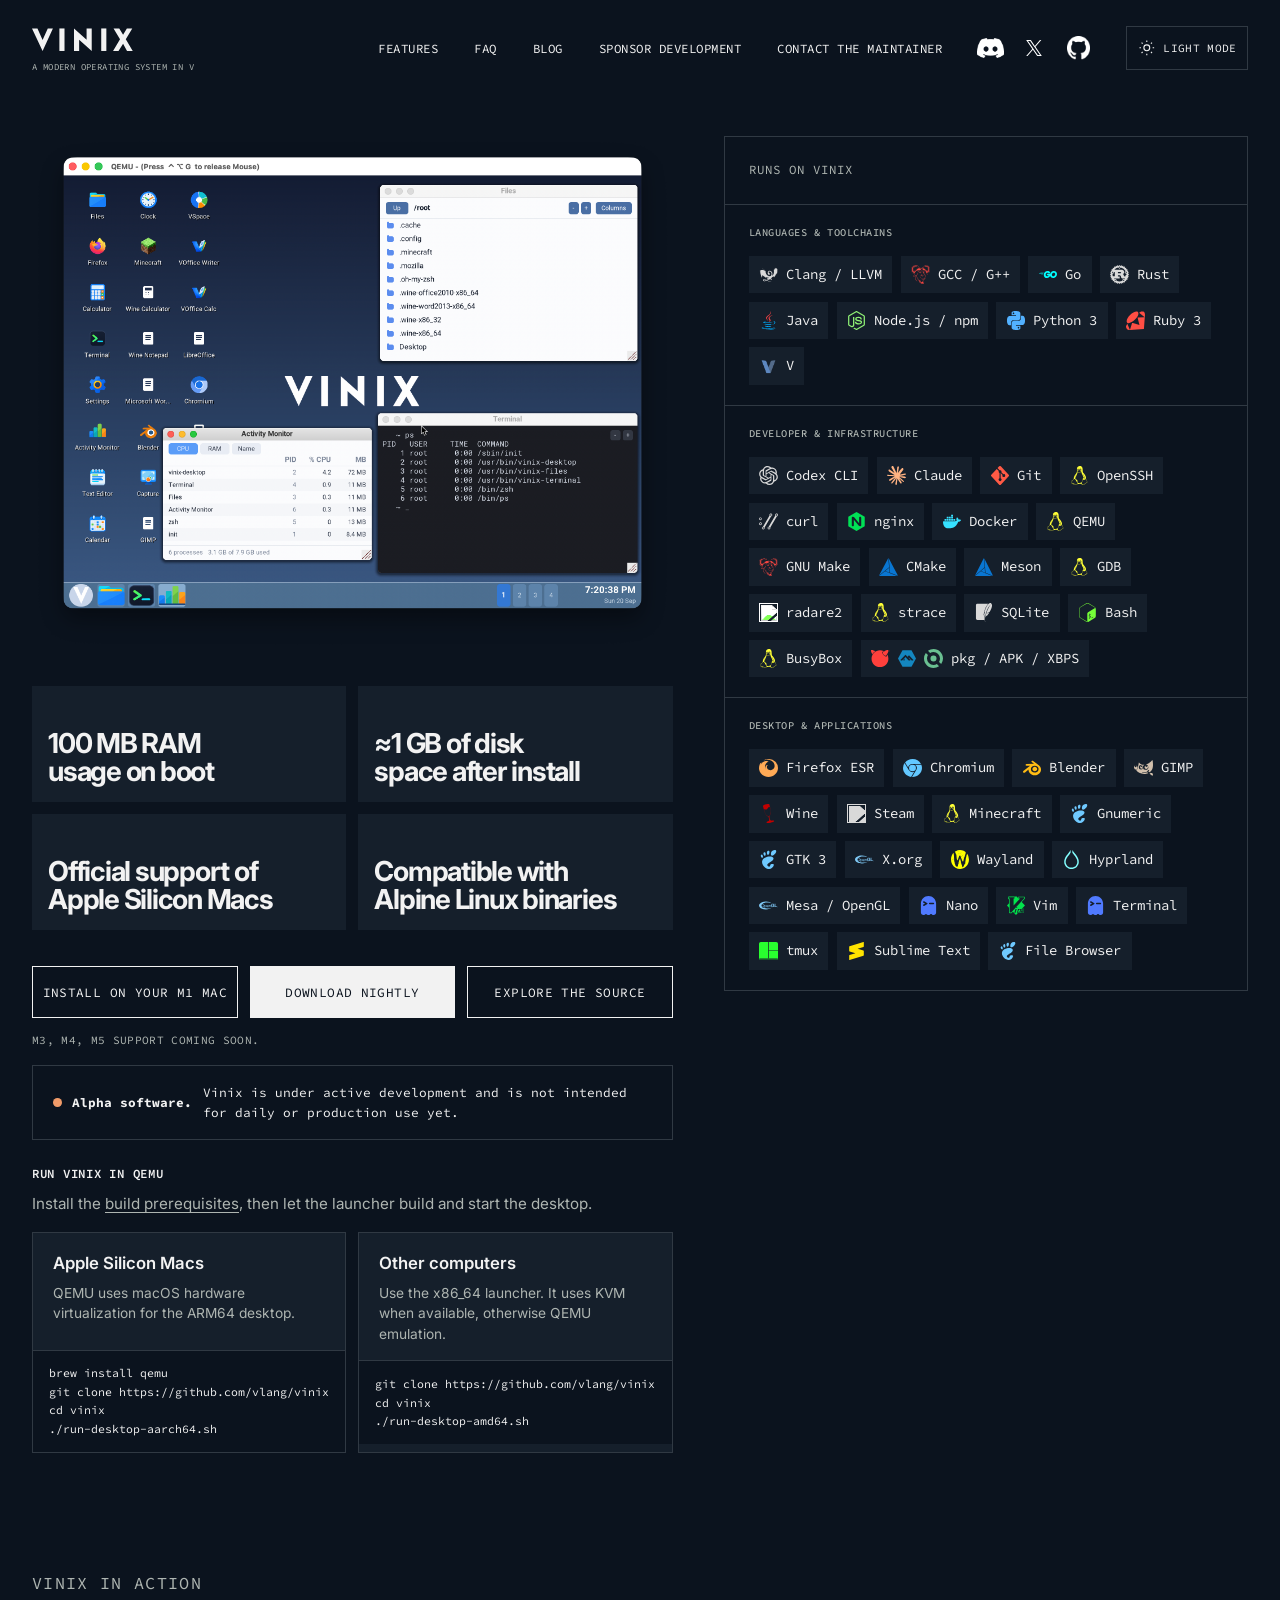
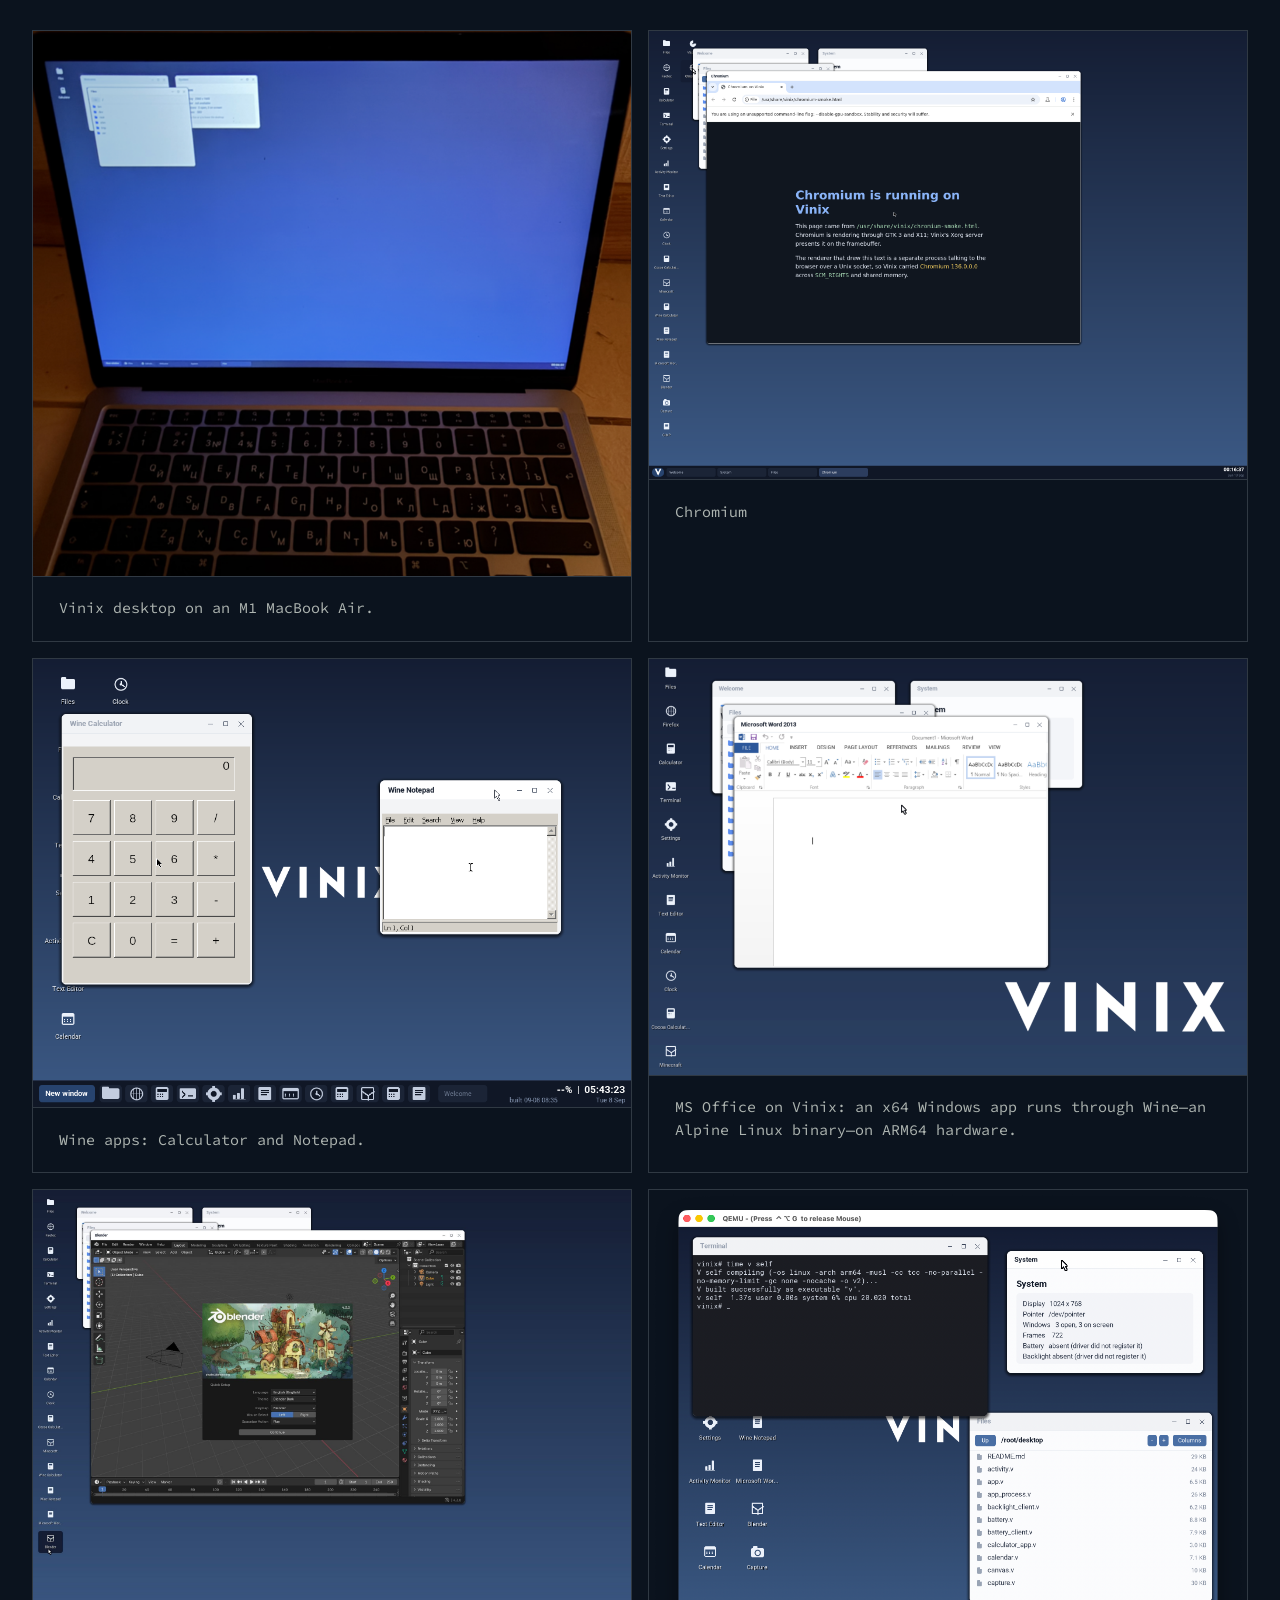
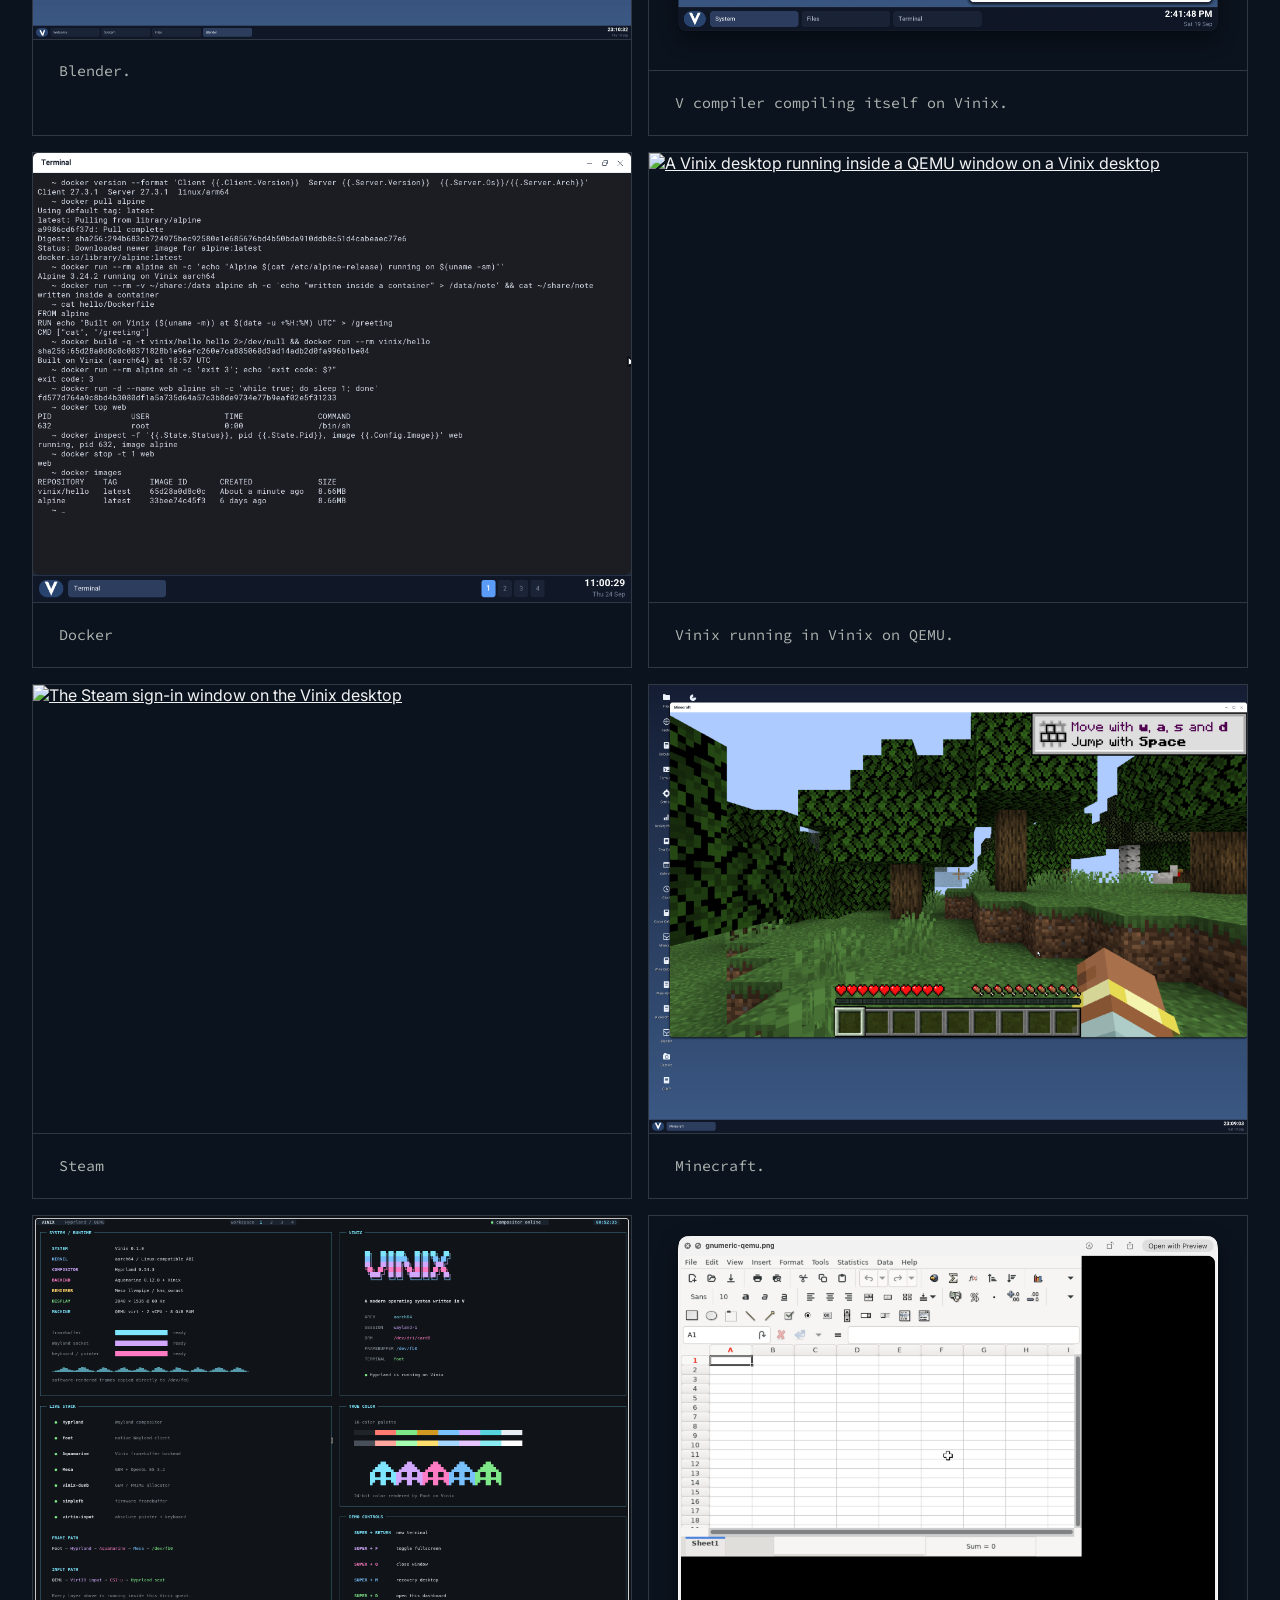
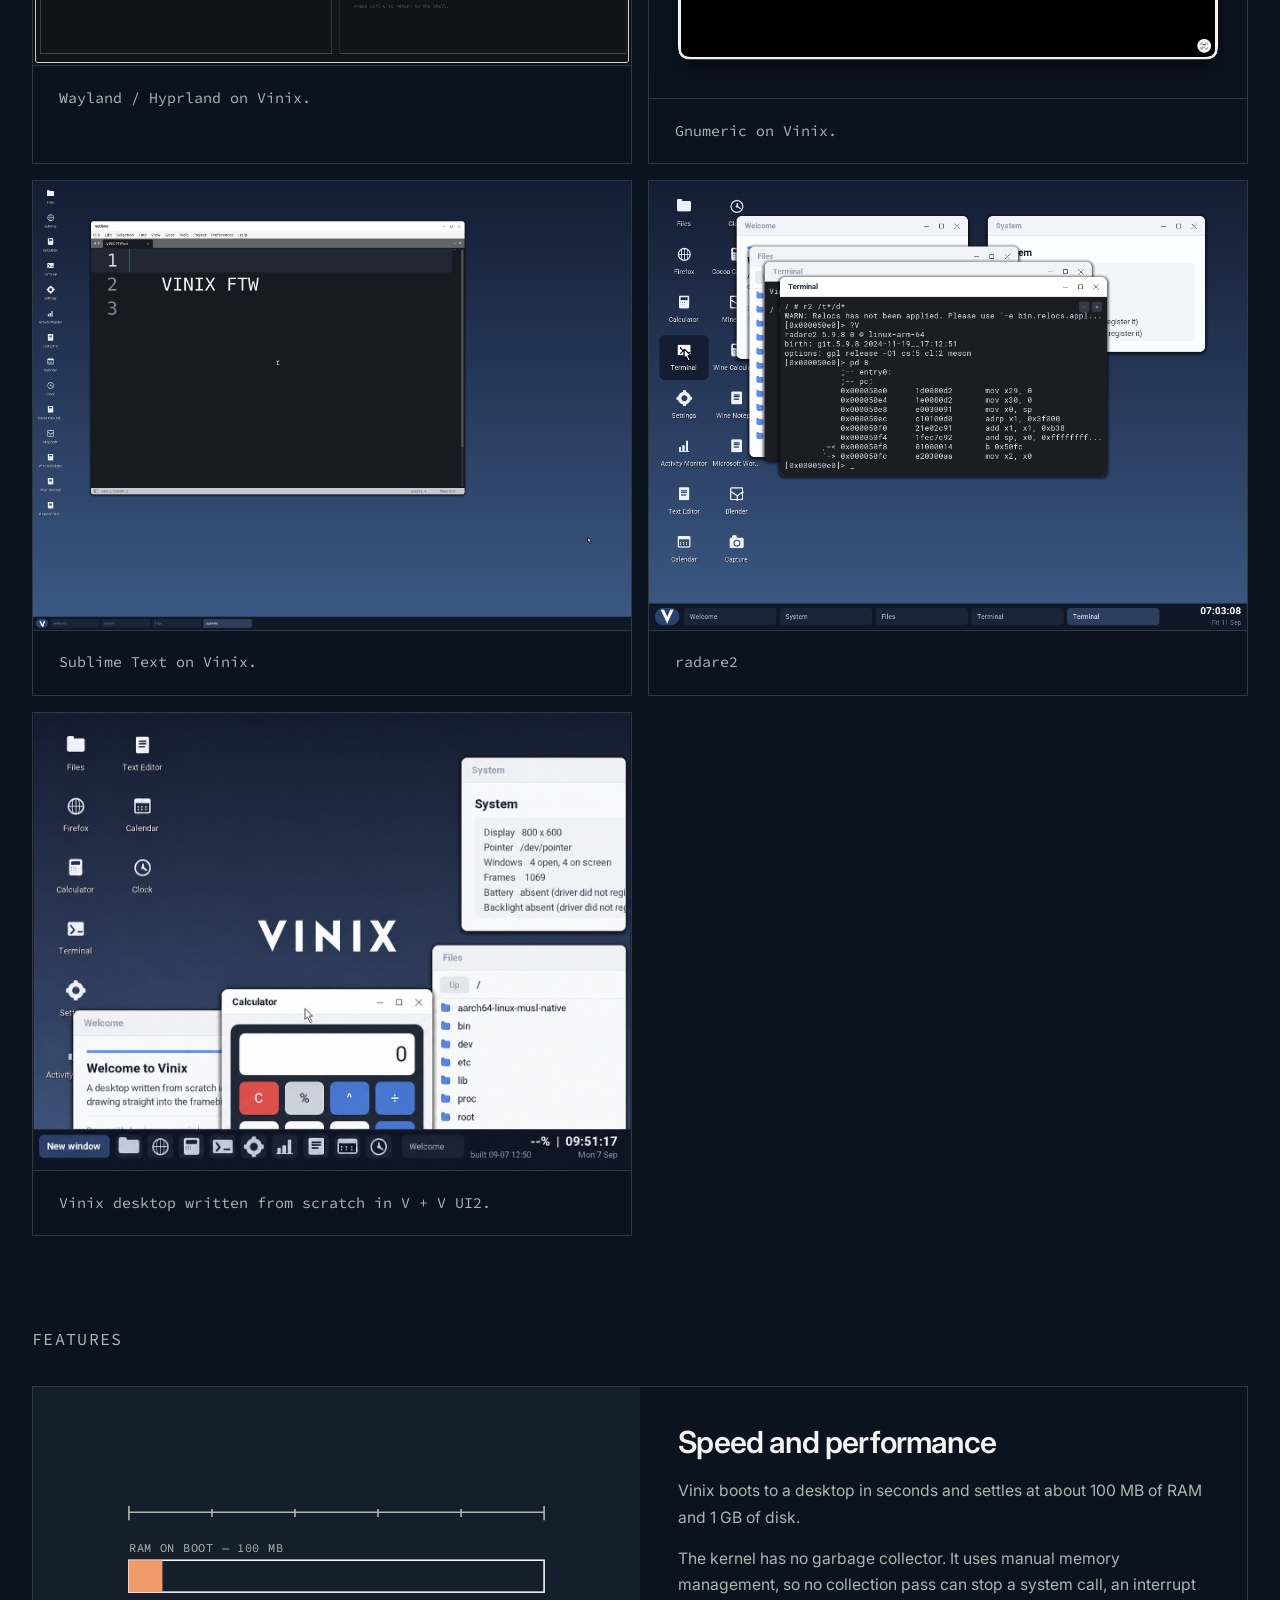
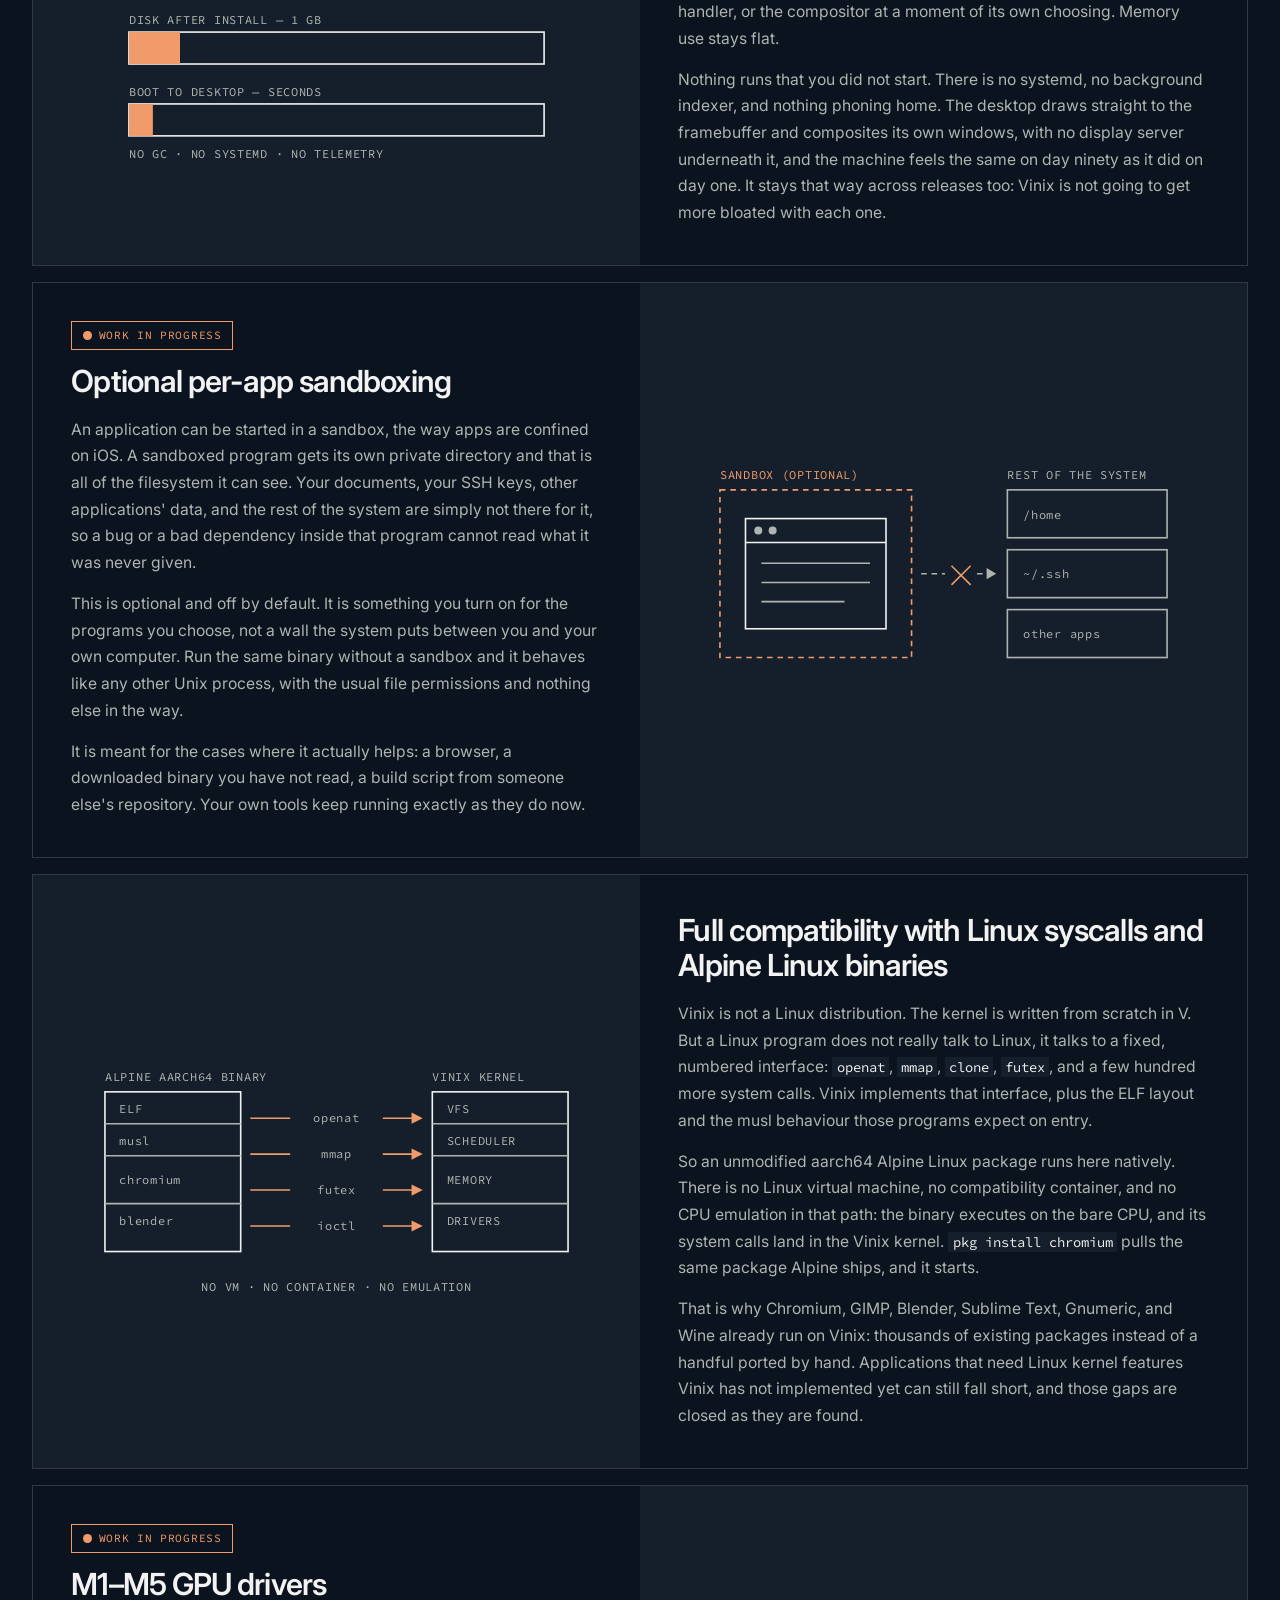
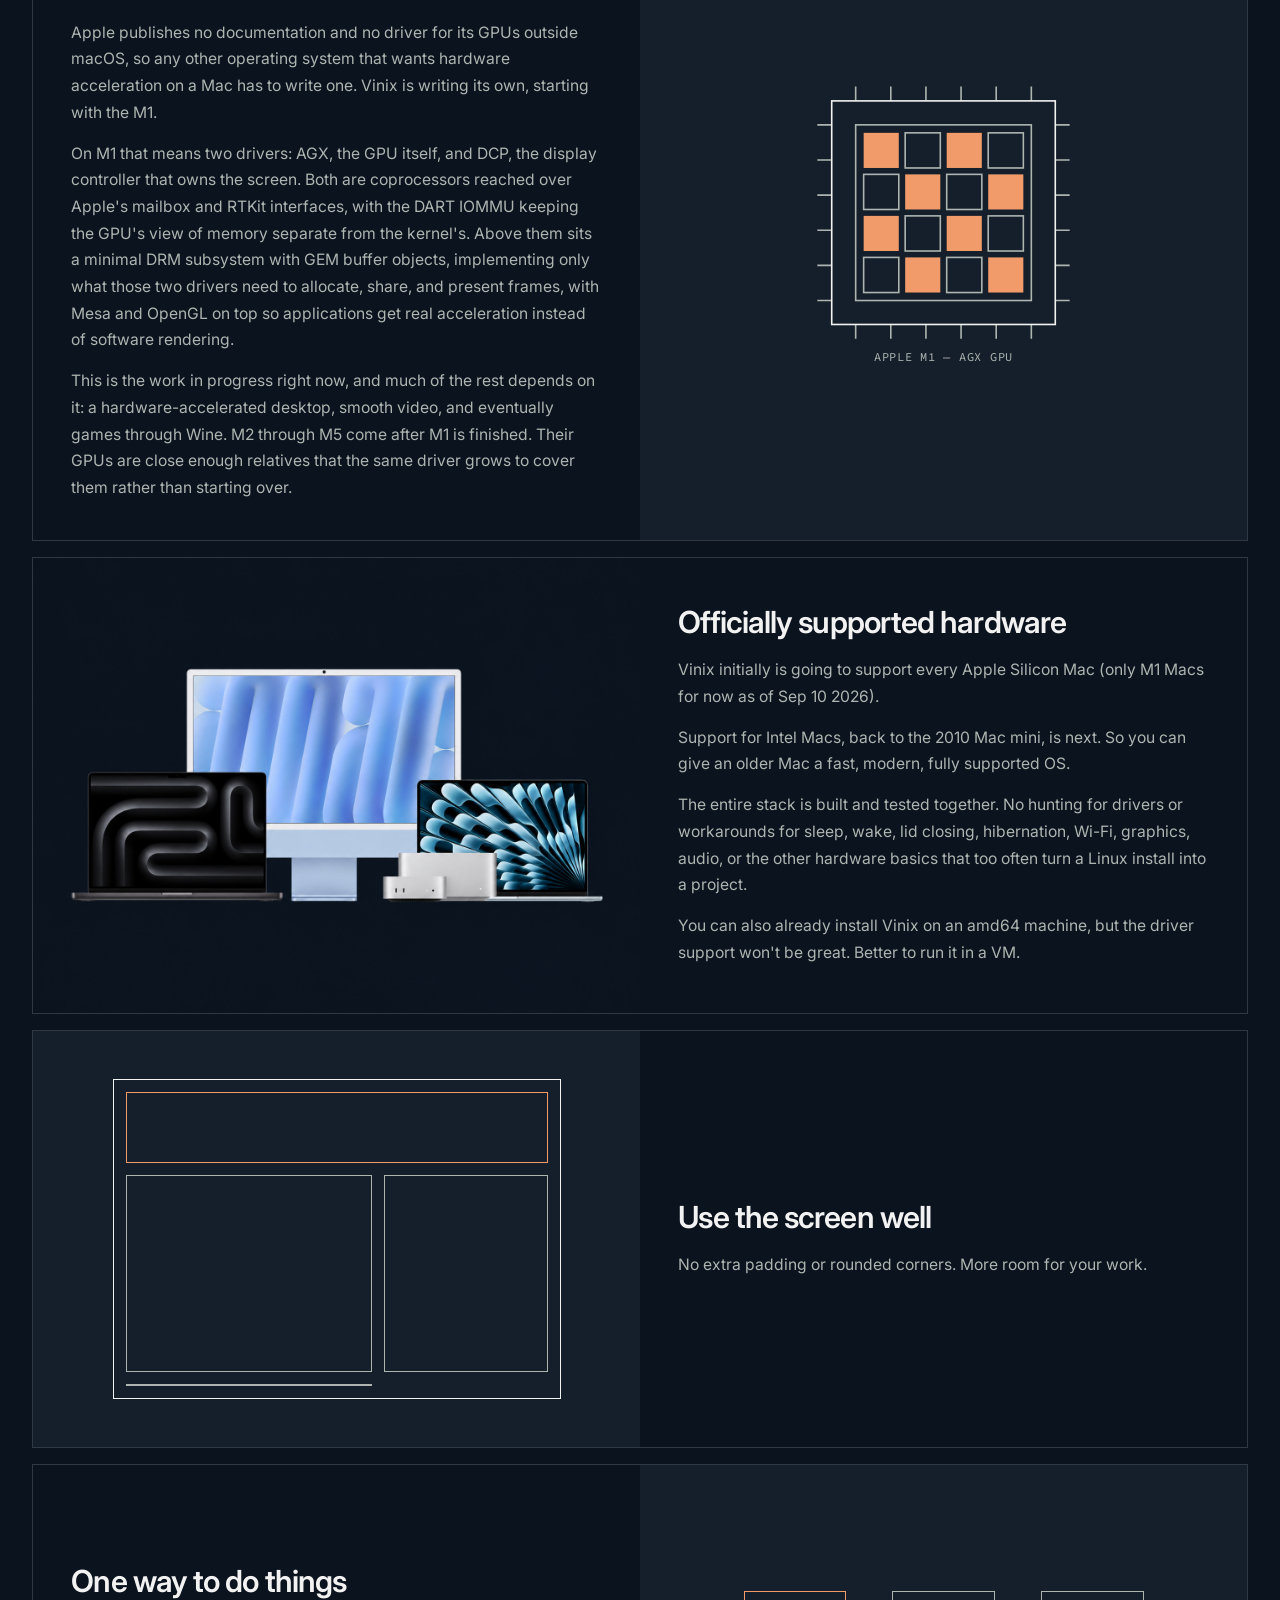
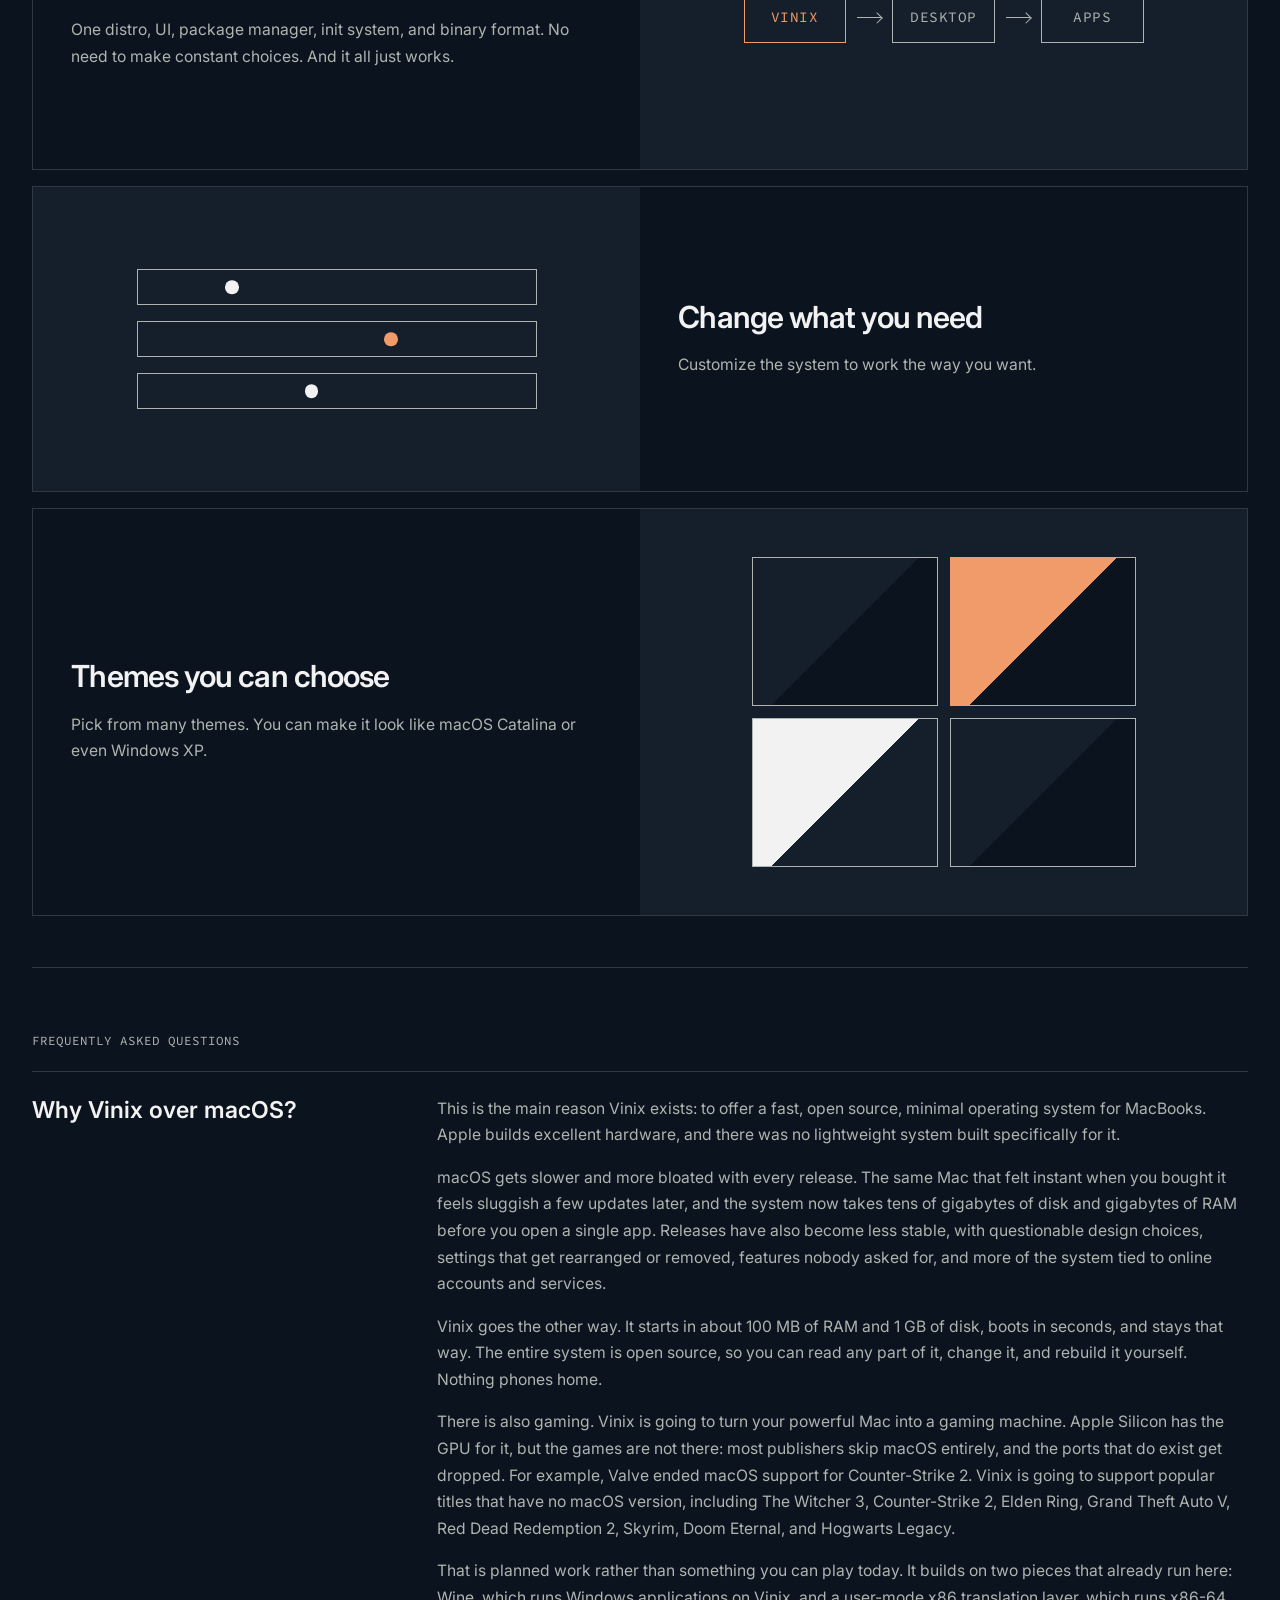
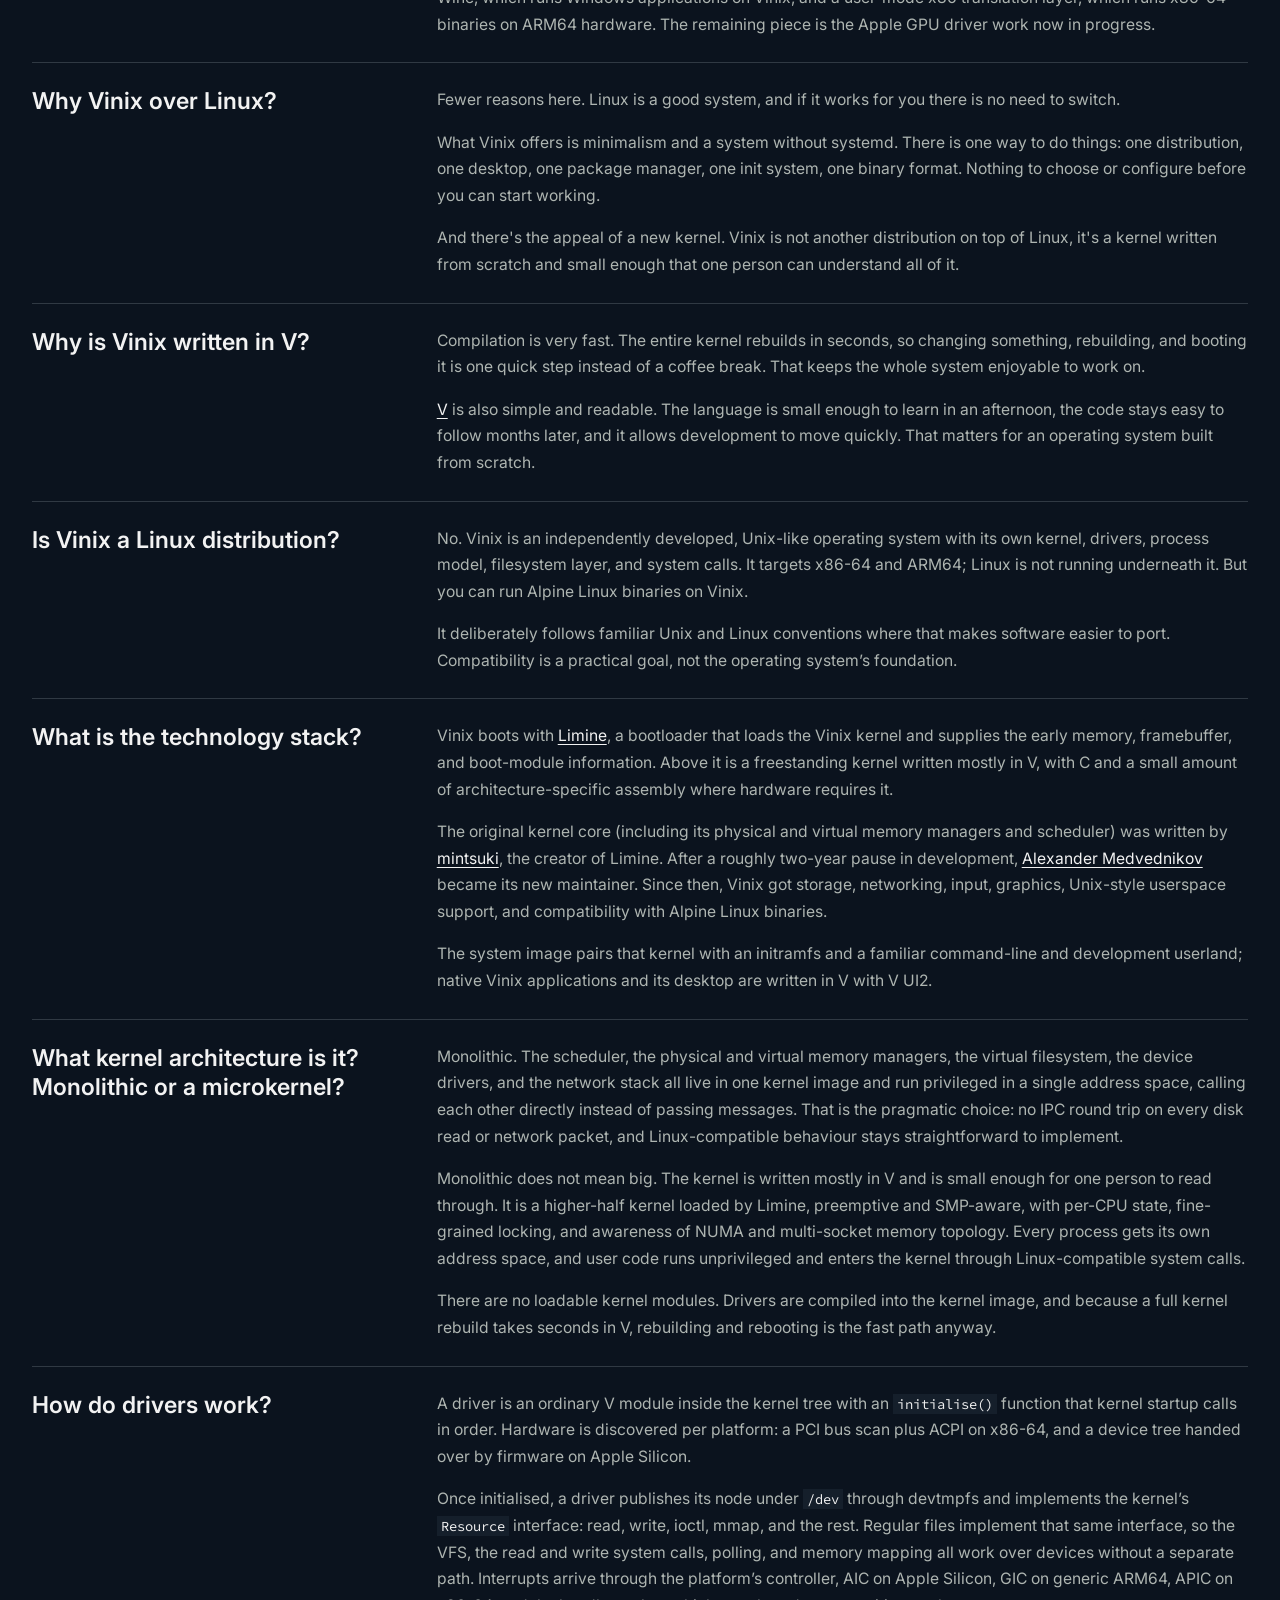
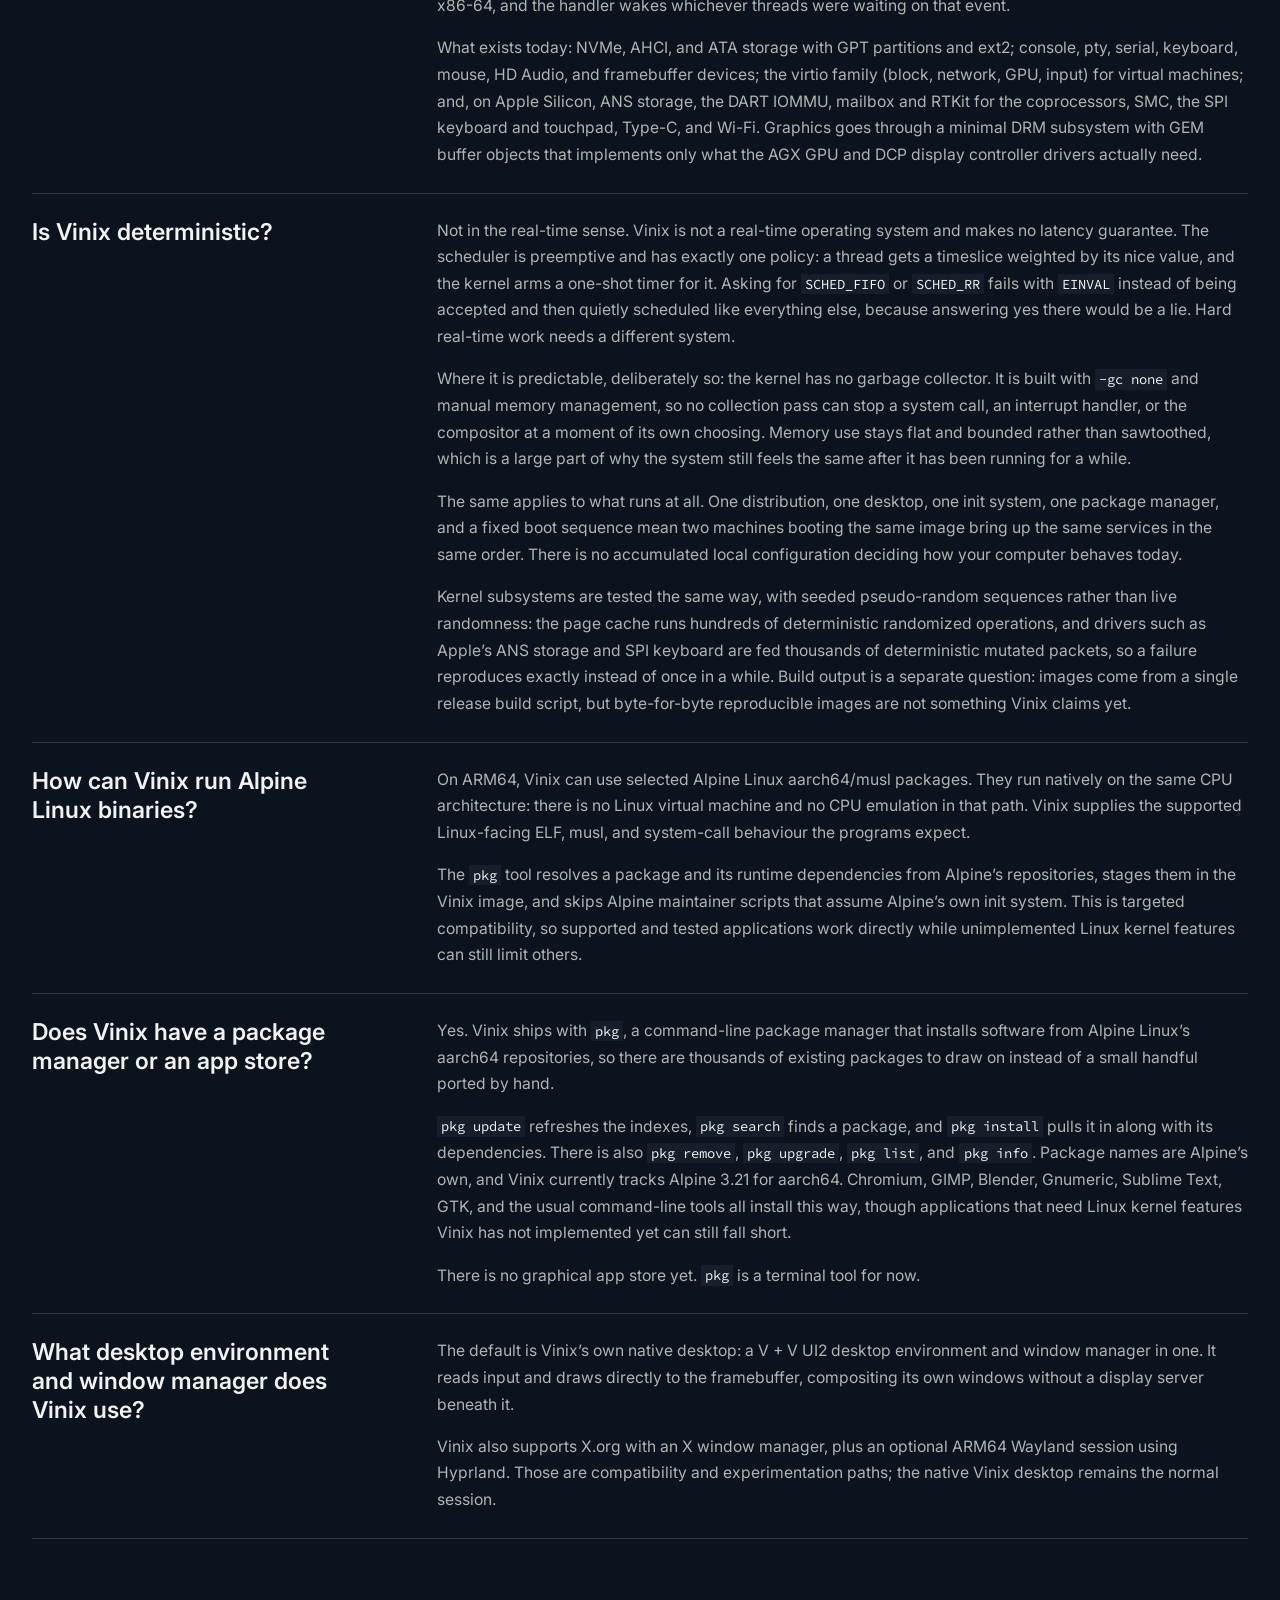
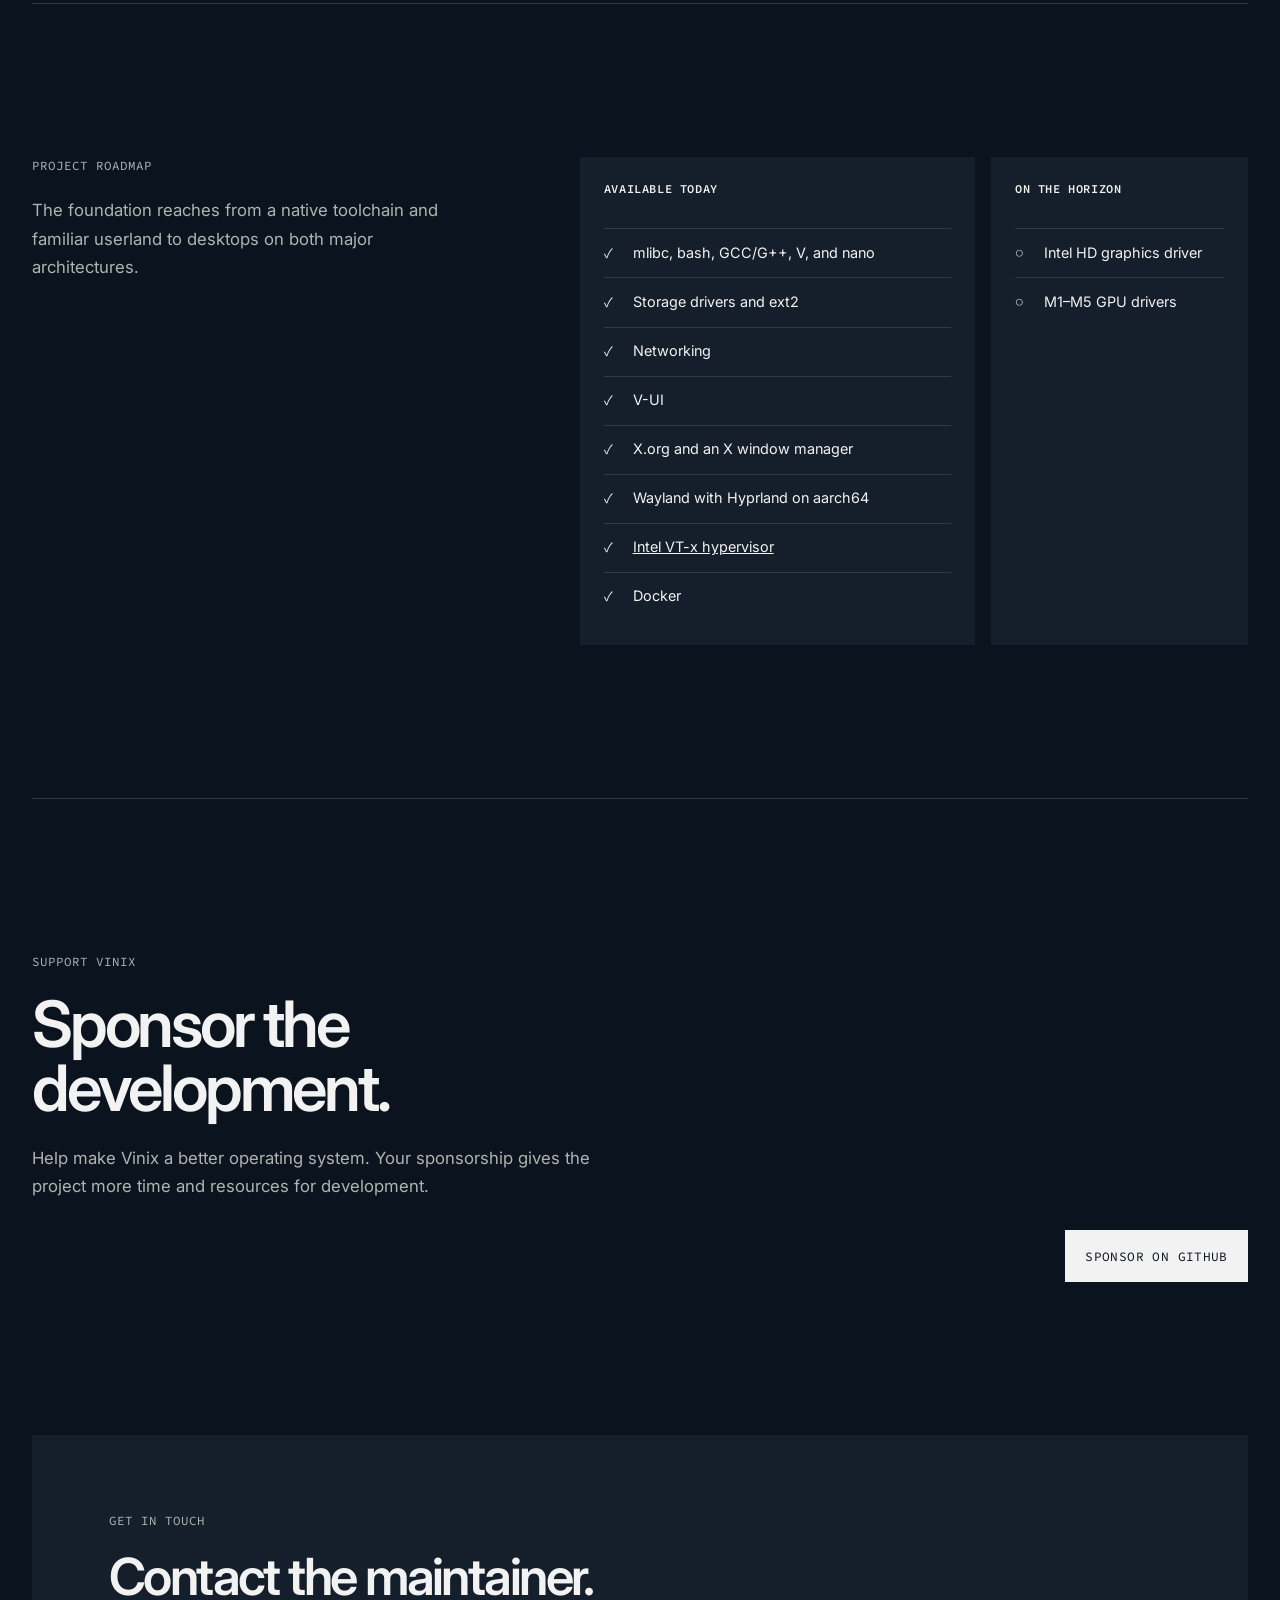
==== index.html @ 26df009d "blog link" ====
<!DOCTYPE html>
<html lang="en">
	<head>
		<meta charset="UTF-8" />
		<meta name="viewport" content="width=device-width, initial-scale=1.0" />
		<meta
			name="description"
			content="Vinix is a modern operating system written in the V programming language."
		/>
		<meta name="theme-color" content="#0b131e" />
		<meta name="robots" content="index, follow" />
		<link rel="canonical" href="https://vinix-os.org/" />
		<meta property="og:type" content="website" />
		<meta property="og:site_name" content="Vinix" />
		<meta property="og:title" content="Vinix — A modern operating system written in V" />
		<meta property="og:description" content="A modern operating system written in the V programming language." />
		<meta property="og:url" content="https://vinix-os.org/" />
		<meta property="og:image" content="https://vinix-os.org/assets/vinix-social-preview.png" />
		<meta property="og:image:width" content="1733" />
		<meta property="og:image:height" content="908" />
		<meta property="og:image:alt" content="Vinix desktop and VINIX wordmark" />
		<meta name="twitter:card" content="summary_large_image" />
		<meta name="twitter:title" content="Vinix — A modern operating system written in V" />
		<meta name="twitter:description" content="A modern operating system written in the V programming language." />
		<meta name="twitter:image" content="https://vinix-os.org/assets/vinix-social-preview.png" />
		<meta name="twitter:image:alt" content="Vinix desktop and VINIX wordmark" />
		<script type="application/ld+json">
			{
				"@context": "https://schema.org",
				"@type": "SoftwareApplication",
				"name": "Vinix",
				"description": "A modern operating system written in the V programming language.",
				"applicationCategory": "OperatingSystem",
				"operatingSystem": "x86_64 and aarch64",
				"url": "https://vinix-os.org/",
				"image": "https://vinix-os.org/assets/vinix-social-preview.png"
			}
		</script>
		<script src="theme.js?v=20260909-1"></script>
		<title>Vinix — A modern operating system written in V</title>

		<link rel="icon" href="assets/vinix-logo.svg" type="image/svg+xml" />
		<link rel="preconnect" href="https://fonts.googleapis.com" />
		<link rel="preconnect" href="https://fonts.gstatic.com" crossorigin />
		<link
			href="https://fonts.googleapis.com/css2?family=Inter:wght@400;500;600;700&amp;family=Source+Code+Pro:wght@500&amp;display=swap"
			rel="stylesheet"
		/>
		<link rel="stylesheet" href="style.css?v=20260918-1" />
	</head>
	<body>
		<header class="site-header">
			<a class="wordmark" href="#top" aria-label="Vinix home">
				<svg viewBox="0 0 200 61.9" aria-hidden="true" focusable="false">
					<polygon points="45.4,10.1 26.3,51.8 6.7,10.1 16.8,10.1 26.3,31.3 35.9,10.1" />
					<rect x="57.4" y="10.1" width="9.5" height="41.7" />
					<polygon points="107.8,10.1 107.8,30.9 84.5,10.1 84.5,51.8 94,51.8 94,31 117.3,51.8 117.3,10.1" />
					<rect x="134.9" y="10.1" width="9.5" height="41.7" />
					<polygon points="182.7,51.8 175.4,38.6 166.9,51.8 156.8,51.8 169.7,30 157.7,10.1 168.3,10.1 175.4,21.9 182.4,10.1 192.4,10.1 180.4,30.1 193.3,51.8" />
				</svg>
				<span>A modern operating system in V</span>
			</a>
			<div class="header-actions">
				<nav aria-label="Main navigation">
					<a href="#features">Features</a>
					<a href="#faq">FAQ</a>
					<a href="https://blog.vinix-os.org">Blog</a>
					<a href="#sponsor">Sponsor development</a>
					<a href="#contact">Contact the maintainer</a>
				</nav>
				<div class="social-links" aria-label="Vinix community links">
					<a
						class="social-link"
						href="https://discord.com/invite/S5Nm6ZDU38"
						target="_blank"
						rel="noreferrer"
						aria-label="Vinix on Discord"
					>
						<img src="assets/Discord-Logo-Black.png" alt="" />
					</a>
					<a
						class="social-link"
						href="https://x.com/vinix_os_"
						target="_blank"
						rel="noreferrer"
						aria-label="Vinix on X"
					>
						<img src="assets/logos/x.svg" alt="" />
					</a>
					<a
						class="social-link"
						href="https://github.com/vlang/vinix"
						target="_blank"
						rel="noreferrer"
						aria-label="Vinix on GitHub"
					>
						<img src="assets/GitHub-Mark-32px.png" alt="" />
					</a>
				</div>
				<button class="theme-toggle" id="theme-toggle" type="button" aria-label="Switch to dark mode" hidden>
					<svg class="theme-icon-moon" viewBox="0 0 24 24" fill="none" stroke="currentColor" stroke-width="1.5" aria-hidden="true" focusable="false">
						<path d="M20.5 13A8.5 8.5 0 0 1 11 3.5 8.5 8.5 0 1 0 20.5 13Z" />
					</svg>
					<svg class="theme-icon-sun" viewBox="0 0 24 24" fill="none" stroke="currentColor" stroke-width="1.5" aria-hidden="true" focusable="false">
						<circle cx="12" cy="12" r="4" />
						<path d="M12 2v2m0 16v2M2 12h2m16 0h2M4.9 4.9l1.4 1.4m11.4 11.4 1.4 1.4m0-14.2-1.4 1.4M6.3 17.7l-1.4 1.4" />
					</svg>
					<span>Dark mode</span>
				</button>
			</div>
		</header>

		<main id="top">
			<section class="hero" aria-label="Vinix desktop preview">
				<div class="hero-copy">
					<a class="hero-screenshot" href="assets/vinix-qemu-desktop-hero.png" aria-label="Open the Vinix QEMU desktop screenshot at full size">
						<img
							src="assets/vinix-qemu-desktop-hero.png"
							width="2272"
							height="1824"
							fetchpriority="high"
							decoding="async"
							alt="Vinix desktop running in QEMU with Files, Activity Monitor, and Terminal open"
						/>
					</a>
					<div class="hero-highlights" aria-label="Vinix benefits">
						<p>100 MB RAM<br />usage on boot</p>
						<p>≈1 GB of disk <br> space after install</p>
						<p>Official support of <br> Apple Silicon Macs</p>
						<p>Compatible with<br />Alpine Linux binaries</p>
					</div>
					<div class="hero-actions">
						<a class="button" href="https://github.com/vlang/vinix/releases/download/m1-installer-latest/Vinix-Installer-M1.dmg" onclick="alert('The small Vinix Installer download is starting. Open the DMG when it finishes; the app will download the Vinix image during installation.')">
							Install on your M1 Mac
						</a>
						<a class="button button-primary" href="https://github.com/vlang/vinix/releases">
							Download nightly
						</a>
						<a class="button" href="https://github.com/vlang/vinix">Explore the source</a>
					</div>
					<p class="m-series-note">M3, M4, M5 support coming soon.</p>
					<div class="status-note" role="note">
						<span class="status-dot" aria-hidden="true"></span>
						<strong>Alpha software.</strong> Vinix is under active development and is not
						intended for daily or production use yet.
					</div>
					<section class="qemu-run" aria-labelledby="qemu-run-title">
						<h2 id="qemu-run-title">Run Vinix in QEMU</h2>
						<p>Install the <a href="https://github.com/vlang/vinix#build-instructions">build prerequisites</a>, then let the launcher build and start the desktop.</p>
						<div class="qemu-run-options">
							<article>
								<h3>Apple Silicon Macs</h3>
								<p>QEMU uses macOS hardware virtualization for the ARM64 desktop.</p>
								<pre><code>brew install qemu
git clone https://github.com/vlang/vinix
cd vinix
./run-desktop-aarch64.sh</code></pre>
							</article>
							<article>
								<h3>Other computers</h3>
								<p>Use the x86_64 launcher. It uses KVM when available, otherwise QEMU emulation.</p>
								<pre><code>git clone https://github.com/vlang/vinix
cd vinix
./run-desktop-amd64.sh</code></pre>
							</article>
						</div>
					</section>
				</div>
				<aside class="software-panel" aria-labelledby="software-title">
					<div class="software-heading">
						<p class="eyebrow" id="software-title">Runs on Vinix</p>
					</div>
					<div class="software-group">
						<h3>Languages &amp; toolchains</h3>
						<div class="software-list">
							<span><img src="assets/logos/llvm.svg" alt="" />Clang / LLVM</span>
							<span><img src="assets/logos/gnu.svg" alt="" />GCC / G++</span>
							<span><img src="assets/logos/go.svg" alt="" />Go</span>
							<span><img src="assets/logos/rust.svg" alt="" />Rust</span>
							<span><img src="assets/logos/java.svg" alt="" />Java</span>
							<span><img src="assets/logos/nodedotjs.svg" alt="" />Node.js / npm</span>
							<span><img src="assets/logos/python.svg" alt="" />Python 3</span>
							<span><img src="assets/logos/ruby.svg" alt="" />Ruby 3</span>
							<span><img class="software-logo-v" src="assets/logos/v.png" alt="" />V</span>
						</div>
					</div>
					<div class="software-group">
						<h3>Developer &amp; infrastructure</h3>
						<div class="software-list">
							<span><img src="assets/logos/openai.svg" alt="" />Codex CLI</span>
							<span><img src="assets/logos/claude.svg" alt="" />Claude</span>
							<span><img src="assets/logos/git.svg" alt="" />Git</span>
							<span><img src="assets/logos/linux.svg" alt="" />OpenSSH</span>
							<span><img src="assets/logos/curl.svg" alt="" />curl</span>
							<span><img src="assets/logos/nginx.svg" alt="" />nginx</span>
							<span><img src="assets/logos/docker.svg" alt="" />Docker</span>
							<span><img src="assets/logos/linux.svg" alt="" />QEMU</span>
							<span><img src="assets/logos/gnu.svg" alt="" />GNU Make</span>
							<span><img src="assets/logos/cmake.svg" alt="" />CMake</span>
							<span><img src="assets/logos/cmake.svg" alt="" />Meson</span>
							<span><img src="assets/logos/linux.svg" alt="" />GDB</span>
							<span><img src="assets/logos/radare2.svg" alt="" />radare2</span>
							<span><img src="assets/logos/linux.svg" alt="" />strace</span>
							<span><img src="assets/logos/sqlite.svg" alt="" />SQLite</span>
							<span><img src="assets/logos/gnubash.svg" alt="" />Bash</span>
							<span><img src="assets/logos/linux.svg" alt="" />BusyBox</span>
							<span>
								<img src="assets/logos/freebsd.svg" alt="" />
								<img src="assets/logos/alpinelinux.svg" alt="" />
								<img src="assets/logos/voidlinux.svg" alt="" />
								pkg / APK / XBPS
							</span>
						</div>
					</div>
					<div class="software-group">
						<h3>Desktop &amp; applications</h3>
						<div class="software-list">
							<span><img src="assets/logos/firefox.svg" alt="" />Firefox ESR</span>
							<span><img src="assets/logos/chromium.svg" alt="" />Chromium</span>
							<span><img src="assets/logos/blender.svg" alt="" />Blender</span>
							<span><img src="assets/logos/gimp.svg" alt="" />GIMP</span>
							<span><img src="assets/logos/wine.svg" alt="" />Wine</span>
							<span><img src="assets/logos/steam.svg" alt="" />Steam</span>
							<span><img src="assets/logos/linux.svg" alt="" />Minecraft</span>
							<span><img src="assets/logos/gnome.svg" alt="" />Gnumeric</span>
							<span><img src="assets/logos/gnome.svg" alt="" />GTK 3</span>
							<span><img src="assets/logos/opengl.svg" alt="" />X.org</span>
							<span><img src="assets/logos/wayland.svg" alt="" />Wayland</span>
							<span><img src="assets/logos/hyprland.svg" alt="" />Hyprland</span>
							<span><img src="assets/logos/opengl.svg" alt="" />Mesa / OpenGL</span>
							<span><img src="assets/logos/ghostty.svg" alt="" />Nano</span>
							<span><img src="assets/logos/vim.svg" alt="" />Vim</span>
							<span><img src="assets/logos/ghostty.svg" alt="" />Terminal</span>
							<span><img src="assets/logos/tmux.svg" alt="" />tmux</span>
							<span><img src="assets/logos/sublimetext.svg" alt="" />Sublime Text</span>
							<span><img src="assets/logos/gnome.svg" alt="" />File Browser</span>
						</div>
					</div>
				</aside>
			</section>

			<section class="section showcase" aria-labelledby="showcase-title">
				<div class="section-heading">
					<p class="eyebrow" id="showcase-title">Vinix in action</p>
				</div>
				<div class="screenshot-grid">
					<figure>
						<a href="assets/vinix-m1-desktop.png" aria-label="Open the Vinix M1 desktop screenshot at full size">
							<img
								src="assets/vinix-m1-desktop.png"
								width="1970"
								height="1794"
								loading="lazy"
								decoding="async"
								alt="Vinix desktop running on a 2020 M1 MacBook Air"
							/>
						</a>
						<figcaption>Vinix desktop on an M1 MacBook Air.</figcaption>
					</figure>
					<figure>
						<a href="assets/vinix-chromium.png" aria-label="Open the Chromium on Vinix screenshot at full size">
							<img
								src="assets/vinix-chromium.png"
								width="2048"
								height="1536"
								loading="lazy"
								decoding="async"
								alt="Chromium running on the Vinix desktop"
							/>
						</a>
						<figcaption>Chromium</figcaption>
					</figure>
					<figure>
						<a href="assets/vinix-wine-apps.png" aria-label="Open the Vinix Wine applications screenshot at full size">
							<img
								src="assets/vinix-wine-apps.png"
								width="1024"
								height="768"
								loading="lazy"
								decoding="async"
								alt="Wine Calculator and Wine Notepad running on the Vinix desktop"
							/>
						</a>
						<figcaption>Wine apps: Calculator and Notepad.</figcaption>
					</figure>
					<figure>
						<a href="assets/vinix-ms-office.png" aria-label="Open the Microsoft Office on Vinix screenshot at full size">
							<img
								src="assets/vinix-ms-office.png"
								width="2242"
								height="1560"
								loading="lazy"
								decoding="async"
								alt="Microsoft Word 2013 running through Wine on the Vinix desktop"
							/>
						</a>
						<figcaption>MS Office on Vinix: an x64 Windows app runs through Wine—an Alpine Linux binary—on ARM64 hardware.</figcaption>
					</figure>
					<figure>
						<a href="assets/vinix-blender.png" aria-label="Open the Blender on Vinix screenshot at full size">
							<img
								src="assets/vinix-blender.png"
								width="2048"
								height="1536"
								loading="lazy"
								decoding="async"
								alt="Blender running on the Vinix desktop"
							/>
						</a>
						<figcaption>Blender.</figcaption>
					</figure>
					<figure>
						<a href="assets/vinix-v-self-hosting.png" aria-label="Open the V compiler self-hosting screenshot at full size">
							<img
								src="assets/vinix-v-self-hosting.png"
								width="2272"
								height="1824"
								loading="lazy"
								decoding="async"
								alt="The V compiler compiling itself in a terminal on the Vinix desktop"
							/>
						</a>
						<figcaption>V compiler compiling itself on Vinix.</figcaption>
					</figure>
					<figure>
						<a href="assets/vinix-docker.png" aria-label="Open the Docker on Vinix screenshot at full size">
							<img
								src="assets/vinix-docker.png"
								width="2048"
								height="1536"
								loading="lazy"
								decoding="async"
								alt="A terminal on the Vinix desktop pulling, building, and running Alpine Docker containers"
							/>
						</a>
						<figcaption>Docker</figcaption>
					</figure>
					<figure>
						<a href="assets/vinix-in-vinix-qemu.png" aria-label="Open the Vinix running in Vinix on QEMU screenshot at full size">
							<img
								src="assets/vinix-in-vinix-qemu.png"
								width="2048"
								height="1536"
								loading="lazy"
								decoding="async"
								alt="A Vinix desktop running inside a QEMU window on a Vinix desktop"
							/>
						</a>
						<figcaption>Vinix running in Vinix on QEMU.</figcaption>
					</figure>
					<figure>
						<a href="assets/vinix-steam.png" aria-label="Open the Steam on Vinix screenshot at full size">
							<img
								src="assets/vinix-steam.png"
								width="2048"
								height="1536"
								loading="lazy"
								decoding="async"
								alt="The Steam sign-in window on the Vinix desktop"
							/>
						</a>
						<figcaption>Steam</figcaption>
					</figure>
					<figure>
						<a href="assets/vinix-minecraft.png?v=20260920-1" aria-label="Open the Vinix Minecraft screenshot at full size">
							<img
								src="assets/vinix-minecraft.png?v=20260920-1"
								width="2048"
								height="1536"
								loading="lazy"
								decoding="async"
								alt="Minecraft running in a Vinix desktop window"
							/>
						</a>
						<figcaption>Minecraft.</figcaption>
					</figure>
					<figure>
						<a href="assets/vinix-wayland-hyprland.png" aria-label="Open the Vinix Wayland and Hyprland screenshot at full size">
							<img
								src="assets/vinix-wayland-hyprland.png"
								width="2048"
								height="1536"
								loading="lazy"
								decoding="async"
								alt="Vinix Wayland desktop dashboard showing Hyprland running in QEMU"
							/>
						</a>
						<figcaption>Wayland / Hyprland on Vinix.</figcaption>
					</figure>
					<figure>
						<a href="assets/vinix-gnumeric.png" aria-label="Open the Vinix Gnumeric screenshot at full size">
							<img
								src="assets/vinix-gnumeric.png"
								width="2292"
								height="1846"
								loading="lazy"
								decoding="async"
								alt="Gnumeric spreadsheet running in Vinix QEMU"
							/>
						</a>
						<figcaption>Gnumeric on Vinix.</figcaption>
					</figure>
					<figure>
						<a href="assets/vinix-sublime-text.png" aria-label="Open the Vinix Sublime Text screenshot at full size">
							<img
								src="assets/vinix-sublime-text.png"
								width="2048"
								height="1536"
								loading="lazy"
								decoding="async"
								alt="Sublime Text editing a VINIX FTW document on the Vinix desktop"
							/>
						</a>
						<figcaption>Sublime Text on Vinix.</figcaption>
					</figure>
					<figure>
						<a href="assets/vinix-radare2.png" aria-label="Open the radare2 on Vinix screenshot at full size">
							<img
								src="assets/vinix-radare2.png"
								width="1024"
								height="768"
								loading="lazy"
								decoding="async"
								alt="radare2 disassembling a program on the Vinix desktop"
							/>
						</a>
						<figcaption>radare2</figcaption>
					</figure>
					<figure>
						<a href="assets/vinix-desktop-hero.png" aria-label="Open the Vinix desktop screenshot at full size">
							<img
								src="assets/vinix-desktop-hero.png"
								width="1347"
								height="1030"
								loading="lazy"
								decoding="async"
								alt="Vinix desktop with system, files, welcome, and calculator windows open"
							/>
						</a>
						<figcaption>Vinix desktop written from scratch in V + V UI2.</figcaption>
					</figure>
				</div>
			</section>

			<section class="section features" id="features" aria-labelledby="features-title">
				<div class="section-heading">
					<p class="eyebrow" id="features-title">Features</p>
				</div>
				<div class="feature-list">
					<article class="feature">
						<figure class="feature-figure">
							<svg class="feature-svg" viewBox="0 0 640 400" role="img" aria-labelledby="feature-speed-title">
								<title id="feature-speed-title">Vinix uses a small fraction of a modern machine's memory and disk</title>
								<g class="f-stroke f-muted">
									<path d="M60 58 H580" />
									<path d="M60 50 V68 M164 54 V64 M268 54 V64 M372 54 V64 M476 54 V64 M580 50 V68" />
								</g>
								<text class="f-label" x="60" y="108">RAM ON BOOT — 100 MB</text>
								<rect class="f-stroke" x="60" y="118" width="520" height="40" />
								<rect class="f-accent-fill" x="60" y="118" width="42" height="40" />
								<text class="f-label" x="60" y="198">DISK AFTER INSTALL — 1 GB</text>
								<rect class="f-stroke" x="60" y="208" width="520" height="40" />
								<rect class="f-accent-fill" x="60" y="208" width="64" height="40" />
								<text class="f-label" x="60" y="288">BOOT TO DESKTOP — SECONDS</text>
								<rect class="f-stroke" x="60" y="298" width="520" height="40" />
								<rect class="f-accent-fill" x="60" y="298" width="30" height="40" />
								<text class="f-label" x="60" y="366">NO GC · NO SYSTEMD · NO TELEMETRY</text>
							</svg>
						</figure>
						<div class="feature-copy">
							<h3>Speed and performance</h3>
							<p>
								Vinix boots to a desktop in seconds and settles at about 100 MB of RAM and 1 GB of
								disk.
							</p>
							<p>
								The kernel has no garbage collector. It uses manual
								memory management, so no collection pass can stop a system call, an interrupt handler,
								or the compositor at a moment of its own choosing. Memory use stays flat.
							</p>
							<p>
								Nothing runs that you did not start. There is no systemd, no background indexer, and
								nothing phoning home. The desktop draws straight to the framebuffer and composites its
								own windows, with no display server underneath it, and the machine feels the same on
								day ninety as it did on day one. It stays that way across releases too: Vinix is not
								going to get more bloated with each one.
							</p>
						</div>
					</article>
					<article class="feature">
						<figure class="feature-figure">
							<svg class="feature-svg" viewBox="0 0 640 400" role="img" aria-labelledby="feature-sandbox-title">
								<title id="feature-sandbox-title">A sandboxed application cannot reach the filesystem outside its own directory</title>
								<text class="f-label f-label-accent" x="40" y="86">SANDBOX (OPTIONAL)</text>
								<rect class="f-stroke f-accent f-dash" x="40" y="100" width="240" height="210" />
								<rect class="f-stroke" x="72" y="136" width="176" height="138" />
								<path class="f-stroke" d="M72 166 H248" />
								<circle class="f-fill-muted" cx="88" cy="151" r="5" />
								<circle class="f-fill-muted" cx="106" cy="151" r="5" />
								<g class="f-stroke f-muted">
									<path d="M92 192 H228 M92 216 H228 M92 240 H196" />
								</g>
								<g class="f-stroke f-muted f-dash">
									<path d="M292 205 H322" />
									<path d="M362 205 H380" />
								</g>
								<path class="f-fill-muted" d="M374 198 L386 205 L374 212 Z" />
								<g class="f-stroke f-accent">
									<path d="M330 195 L354 219 M354 195 L330 219" />
								</g>
								<text class="f-label" x="400" y="86">REST OF THE SYSTEM</text>
								<g class="f-stroke f-muted">
									<rect x="400" y="100" width="200" height="60" />
									<rect x="400" y="175" width="200" height="60" />
									<rect x="400" y="250" width="200" height="60" />
								</g>
								<text class="f-label" x="420" y="136">/home</text>
								<text class="f-label" x="420" y="211">~/.ssh</text>
								<text class="f-label" x="420" y="286">other apps</text>
							</svg>
						</figure>
						<div class="feature-copy">
							<p class="feature-wip"><span class="status-dot" aria-hidden="true"></span>Work in progress</p>
							<h3>Optional per-app sandboxing</h3>
							<p>
								An application can be started in a sandbox, the way apps are confined on iOS. A
								sandboxed program gets its own private directory and that is all of the filesystem it
								can see. Your documents, your SSH keys, other applications' data, and the rest of the
								system are simply not there for it, so a bug or a bad dependency inside that program
								cannot read what it was never given.
							</p>
							<p>
								This is optional and off by default. It is something you turn on for the programs you
								choose, not a wall the system puts between you and your own computer. Run the same
								binary without a sandbox and it behaves like any other Unix process, with the usual
								file permissions and nothing else in the way.
							</p>
							<p>
								It is meant for the cases where it actually helps: a browser, a downloaded binary you
								have not read, a build script from someone else's repository. Your own tools keep
								running exactly as they do now.
							</p>
						</div>
					</article>
					<article class="feature">
						<figure class="feature-figure">
							<svg class="feature-svg" viewBox="0 0 640 400" role="img" aria-labelledby="feature-linux-title">
								<title id="feature-linux-title">Alpine Linux binaries call the Vinix kernel directly through Linux system calls</title>
								<text class="f-label" x="30" y="86">ALPINE AARCH64 BINARY</text>
								<rect class="f-stroke" x="30" y="100" width="170" height="200" />
								<g class="f-stroke f-muted">
									<path d="M30 140 H200 M30 180 H200 M30 240 H200" />
								</g>
								<text class="f-label" x="48" y="127">ELF</text>
								<text class="f-label" x="48" y="167">musl</text>
								<text class="f-label" x="48" y="215">chromium</text>
								<text class="f-label" x="48" y="267">blender</text>
								<text class="f-label" x="440" y="86">VINIX KERNEL</text>
								<rect class="f-stroke" x="440" y="100" width="170" height="200" />
								<g class="f-stroke f-muted">
									<path d="M440 140 H610 M440 180 H610 M440 240 H610" />
								</g>
								<text class="f-label" x="458" y="127">VFS</text>
								<text class="f-label" x="458" y="167">SCHEDULER</text>
								<text class="f-label" x="458" y="215">MEMORY</text>
								<text class="f-label" x="458" y="267">DRIVERS</text>
								<g class="f-stroke f-accent">
									<path d="M212 133 H262 M378 133 H420 M212 178 H262 M378 178 H420 M212 223 H262 M378 223 H420 M212 268 H262 M378 268 H420" />
								</g>
								<g class="f-accent-fill">
									<path d="M414 126 L428 133 L414 140 Z" />
									<path d="M414 171 L428 178 L414 185 Z" />
									<path d="M414 216 L428 223 L414 230 Z" />
									<path d="M414 261 L428 268 L414 275 Z" />
								</g>
								<text class="f-label f-label-center" x="320" y="138">openat</text>
								<text class="f-label f-label-center" x="320" y="183">mmap</text>
								<text class="f-label f-label-center" x="320" y="228">futex</text>
								<text class="f-label f-label-center" x="320" y="273">ioctl</text>
								<text class="f-label f-label-center" x="320" y="350">NO VM · NO CONTAINER · NO EMULATION</text>
							</svg>
						</figure>
						<div class="feature-copy">
							<h3>Full compatibility with Linux syscalls and Alpine Linux binaries</h3>
							<p>
								Vinix is not a Linux distribution. The kernel is written from scratch in V. But a
								Linux program does not really talk to Linux, it talks to a fixed, numbered interface:
								<code>openat</code>, <code>mmap</code>, <code>clone</code>, <code>futex</code>, and a
								few hundred more system calls. Vinix implements that interface, plus the ELF layout
								and the musl behaviour those programs expect on entry.
							</p>
							<p>
								So an unmodified aarch64 Alpine Linux package runs here natively. There is no Linux
								virtual machine, no compatibility container, and no CPU emulation in that path: the
								binary executes on the bare CPU, and its system calls land in the Vinix kernel.
								<code>pkg install chromium</code> pulls the same package Alpine ships, and it starts.
							</p>
							<p>
								That is why Chromium, GIMP, Blender, Sublime Text, Gnumeric, and Wine already run on
								Vinix: thousands of existing packages instead of a handful ported by hand.
								Applications that need Linux kernel features Vinix has not implemented yet can still
								fall short, and those gaps are closed as they are found.
							</p>
						</div>
					</article>
					<article class="feature">
						<figure class="feature-figure">
							<svg class="feature-svg" viewBox="0 0 640 400" role="img" aria-labelledby="feature-gpu-title">
								<title id="feature-gpu-title">The Apple M1 AGX GPU driver, currently in development</title>
								<g class="f-stroke f-muted">
									<path d="M210 60 V42 M254 60 V42 M298 60 V42 M342 60 V42 M386 60 V42 M430 60 V42" />
									<path d="M210 340 V358 M254 340 V358 M298 340 V358 M342 340 V358 M386 340 V358 M430 340 V358" />
									<path d="M180 90 H162 M180 134 H162 M180 178 H162 M180 222 H162 M180 266 H162 M180 310 H162" />
									<path d="M460 90 H478 M460 134 H478 M460 178 H478 M460 222 H478 M460 266 H478 M460 310 H478" />
								</g>
								<rect class="f-stroke" x="180" y="60" width="280" height="280" />
								<rect class="f-stroke f-muted" x="210" y="90" width="220" height="220" />
								<g class="f-accent-fill">
									<rect x="220" y="100" width="44" height="44" />
									<rect x="324" y="100" width="44" height="44" />
									<rect x="272" y="152" width="44" height="44" />
									<rect x="376" y="152" width="44" height="44" />
									<rect x="220" y="204" width="44" height="44" />
									<rect x="324" y="204" width="44" height="44" />
									<rect x="272" y="256" width="44" height="44" />
									<rect x="376" y="256" width="44" height="44" />
								</g>
								<g class="f-stroke f-muted">
									<rect x="272" y="100" width="44" height="44" />
									<rect x="376" y="100" width="44" height="44" />
									<rect x="220" y="152" width="44" height="44" />
									<rect x="324" y="152" width="44" height="44" />
									<rect x="272" y="204" width="44" height="44" />
									<rect x="376" y="204" width="44" height="44" />
									<rect x="220" y="256" width="44" height="44" />
									<rect x="324" y="256" width="44" height="44" />
								</g>
								<text class="f-label f-label-center" x="320" y="386">APPLE M1 — AGX GPU</text>
							</svg>
						</figure>
						<div class="feature-copy">
							<p class="feature-wip"><span class="status-dot" aria-hidden="true"></span>Work in progress</p>
							<h3>M1–M5 GPU drivers</h3>
							<p>
								Apple publishes no documentation and no driver for its GPUs outside macOS, so any
								other operating system that wants hardware acceleration on a Mac has to write one.
								Vinix is writing its own, starting with the M1.
							</p>
							<p>
								On M1 that means two drivers: AGX, the GPU itself, and DCP, the display controller
								that owns the screen. Both are coprocessors reached over Apple's mailbox and RTKit
								interfaces, with the DART IOMMU keeping the GPU's view of memory separate from the
								kernel's. Above them sits a minimal DRM subsystem with GEM buffer objects,
								implementing only what those two drivers need to allocate, share, and present frames,
								with Mesa and OpenGL on top so applications get real acceleration instead of software
								rendering.
							</p>
							<p>
								This is the work in progress right now, and much of the rest depends on it: a
								hardware-accelerated desktop, smooth video, and eventually games through Wine. M2
								through M5 come after M1 is finished. Their GPUs are close enough relatives that the
								same driver grows to cover them rather than starting over.
							</p>
						</div>
					</article>
					<article class="feature">
						<figure class="feature-figure feature-figure-photo">
							<img
								src="assets/vinix-mac-family-dark.png"
								width="1448"
								height="1086"
								loading="lazy"
								decoding="async"
								alt="Apple Mac lineup with MacBook Air, MacBook Pro, iMac, Mac mini, and Mac Studio"
							/>
						</figure>
						<div class="feature-copy">
							<h3>Officially supported hardware</h3>
							<p>Vinix initially is going to support every Apple Silicon Mac (only M1 Macs for now as of Sep 10 2026).</p>
							<p>
								Support for Intel Macs, back to the 2010 Mac mini, is next. So you can give an older Mac a fast, modern, fully supported OS.
							</p>
							<p>
								The entire stack is built and tested together. No hunting for drivers or workarounds for sleep, wake, lid closing, hibernation, Wi-Fi, graphics, audio, or the other hardware basics that too often turn a Linux install into a project.
							</p>
							<p>You can also already install Vinix on an amd64 machine, but the driver support won't be great. Better to run it in a VM.</p>
						</div>
					</article>
				</div>
				<div class="feature-list feature-list-principles">
					<article class="feature feature-principle">
						<figure class="feature-figure principle-figure" aria-hidden="true">
							<div class="screen-layout-illustration">
								<span></span><span></span><span></span><span></span>
							</div>
						</figure>
						<div class="feature-copy">
							<h3>Use the screen well</h3>
							<p>No extra padding or rounded corners. More room for your work.</p>
						</div>
					</article>
					<article class="feature feature-principle">
						<figure class="feature-figure principle-figure" aria-hidden="true">
							<div class="single-path-illustration">
								<span>Vinix</span><i></i><span>desktop</span><i></i><span>apps</span>
							</div>
						</figure>
						<div class="feature-copy">
							<h3>One way to do things</h3>
							<p>One distro, UI, package manager, init system, and binary format. No need to make constant choices. And it all just works.</p>
						</div>
					</article>
					<article class="feature feature-principle">
						<figure class="feature-figure principle-figure" aria-hidden="true">
							<div class="customize-illustration">
								<span></span><span></span><span></span>
							</div>
						</figure>
						<div class="feature-copy">
							<h3>Change what you need</h3>
							<p>Customize the system to work the way you want.</p>
						</div>
					</article>
					<article class="feature feature-principle">
						<figure class="feature-figure principle-figure" aria-hidden="true">
							<div class="theme-illustration">
								<span></span><span></span><span></span><span></span>
							</div>
						</figure>
						<div class="feature-copy">
							<h3>Themes you can choose</h3>
							<p>Pick from many themes. You can make it look like macOS Catalina or even Windows XP.</p>
						</div>
					</article>
				</div>
			</section>

			<section class="section faq" id="faq" aria-labelledby="faq-title">
				<p class="eyebrow" id="faq-title">Frequently asked questions</p>
				<div class="faq-list">
					<article class="faq-item">
						<h3>Why Vinix over macOS?</h3>
						<div class="faq-answer">
							<p>
								This is the main reason Vinix exists: to offer a fast, open source, minimal operating
								system for MacBooks. Apple builds excellent hardware, and there was no lightweight
								system built specifically for it.
							</p>
							<p>
								macOS gets slower and more bloated with every release. The same Mac that felt instant
								when you bought it feels sluggish a few updates later, and the system now takes tens of
								gigabytes of disk and gigabytes of RAM before you open a single app. Releases have also
								become less stable, with questionable design choices, settings that get rearranged or
								removed, features nobody asked for, and more of the system tied to online accounts and
								services.
							</p>
							<p>
								Vinix goes the other way. It starts in about 100 MB of RAM and 1 GB of disk, boots in
								seconds, and stays that way. The entire system is open source, so you can read any part
								of it, change it, and rebuild it yourself. Nothing phones home.
							</p>
							<p>
								There is also gaming. Vinix is going to turn your powerful Mac into a gaming machine.
								Apple Silicon has the GPU for it, but the games are not there: most publishers skip
								macOS entirely, and the ports that do exist get dropped. For example, Valve ended macOS support
								for Counter-Strike 2. Vinix is going to support popular titles that
								have no macOS version, including The Witcher 3, Counter-Strike 2, Elden Ring, Grand
								Theft Auto V, Red Dead Redemption 2, Skyrim, Doom Eternal, and Hogwarts Legacy.
							</p>
							<p>
								That is planned work rather than something you can play today. It builds on two pieces
								that already run here: Wine, which runs Windows applications on Vinix, and a user-mode
								x86 translation layer, which runs x86-64 binaries on ARM64 hardware. The remaining
								piece is the Apple GPU driver work now in progress.
							</p>
						</div>
					</article>
					<article class="faq-item">
						<h3>Why Vinix over Linux?</h3>
						<div class="faq-answer">
							<p>
								Fewer reasons here. Linux is a good system, and if it works for you there is no need to
								switch.
							</p>
							<p>
								What Vinix offers is minimalism and a system without systemd. There is one way to do
								things: one distribution, one desktop, one package manager, one init system, one binary
								format. Nothing to choose or configure before you can start working.
							</p>
							<p>
								And there's the appeal of a new kernel. Vinix is not another distribution on top of
								Linux, it's a kernel written from scratch and small enough that one person can
								understand all of it.
							</p>
						</div>
					</article>
					<article class="faq-item">
						<h3>Why is Vinix written in V?</h3>
						<div class="faq-answer">
							<p>
								Compilation is very fast. The entire kernel rebuilds in seconds, so changing something,
								rebuilding, and booting it is one quick step instead of a coffee break. That keeps the
								whole system enjoyable to work on.
							</p>
							<p>
								<a target=_blank href="https://vlang.io">V</a> is also simple and readable. The language
								is small enough to learn in an afternoon, the code stays easy to follow months later,
								and it allows development to move quickly. That matters for an operating system built
								from scratch.
							</p>
						</div>
					</article>
					<article class="faq-item">
						<h3>Is Vinix a Linux distribution?</h3>
						<div class="faq-answer">
							<p>
								No. Vinix is an independently developed, Unix-like operating system with its own kernel,
								drivers, process model, filesystem layer, and system calls. It targets x86-64 and ARM64;
								Linux is not running underneath it. But you can run Alpine Linux binaries on Vinix.
							</p>
							<p>
								It deliberately follows familiar Unix and Linux conventions where that makes software easier
								to port. Compatibility is a practical goal, not the operating system’s foundation.
							</p>
						</div>
					</article>
					<article class="faq-item">
						<h3>What is the technology stack?</h3>
						<div class="faq-answer">
							<p>
								Vinix boots with <a target=_blank href="https://github.com/limine-bootloader/limine">Limine</a>, a
								bootloader that loads the Vinix kernel and supplies the early memory, framebuffer, and
								boot-module information. Above it is a freestanding kernel written mostly in V, with C
								and a small amount of architecture-specific assembly where hardware requires it.
							</p>
							<p>
								The original kernel core (including its physical and virtual memory managers and scheduler) was written by <a href="https://github.com/mintsuki" target=_blank>mintsuki</a>, the creator of Limine. After a roughly two-year pause in development, <a href="https://github.com/medvednikov" target=_blank>Alexander Medvednikov</a> became its new maintainer. Since then, Vinix got storage, networking, input, graphics, 
								Unix-style userspace support, and compatibility with Alpine Linux binaries.
							</p>
							<p>The system image pairs that kernel with an initramfs and a
								familiar command-line and development userland; native Vinix applications and its desktop
								are written in V with V UI2.
							</p>
						</div>
					</article>
					<article class="faq-item">
						<h3>What kernel architecture is it? Monolithic or a microkernel?</h3>
						<div class="faq-answer">
							<p>
								Monolithic. The scheduler, the physical and virtual memory managers, the virtual
								filesystem, the device drivers, and the network stack all live in one kernel image and
								run privileged in a single address space, calling each other directly instead of passing
								messages. That is the pragmatic choice: no IPC round trip on every disk read or network
								packet, and Linux-compatible behaviour stays straightforward to implement.
							</p>
							<p>
								Monolithic does not mean big. The kernel is written mostly in V and is small enough for
								one person to read through. It is a higher-half kernel loaded by Limine, preemptive and
								SMP-aware, with per-CPU state, fine-grained locking, and awareness of NUMA and
								multi-socket memory topology. Every process gets its own address space, and user code
								runs unprivileged and enters the kernel through Linux-compatible system calls.
							</p>
							<p>
								There are no loadable kernel modules. Drivers are compiled into the kernel image, and
								because a full kernel rebuild takes seconds in V, rebuilding and rebooting is the fast
								path anyway.
							</p>
						</div>
					</article>
					<article class="faq-item">
						<h3>How do drivers work?</h3>
						<div class="faq-answer">
							<p>
								A driver is an ordinary V module inside the kernel tree with an <code>initialise()</code>
								function that kernel startup calls in order. Hardware is discovered per platform: a PCI
								bus scan plus ACPI on x86-64, and a device tree handed over by firmware on Apple Silicon.
							</p>
							<p>
								Once initialised, a driver publishes its node under <code>/dev</code> through devtmpfs and
								implements the kernel’s <code>Resource</code> interface: read, write, ioctl, mmap, and the
								rest. Regular files implement that same interface, so the VFS, the read and write system
								calls, polling, and memory mapping all work over devices without a separate path.
								Interrupts arrive through the platform’s controller, AIC on Apple Silicon, GIC on generic
								ARM64, APIC on x86-64, and the handler wakes whichever threads were waiting on that event.
							</p>
							<p>
								What exists today: NVMe, AHCI, and ATA storage with GPT partitions and ext2; console, pty,
								serial, keyboard, mouse, HD Audio, and framebuffer devices; the virtio family (block,
								network, GPU, input) for virtual machines; and, on Apple Silicon, ANS storage, the DART
								IOMMU, mailbox and RTKit for the coprocessors, SMC, the SPI keyboard and touchpad, Type-C,
								and Wi-Fi. Graphics goes through a minimal DRM subsystem with GEM buffer objects that
								implements only what the AGX GPU and DCP display controller drivers actually need.
							</p>
						</div>
					</article>
					<article class="faq-item">
						<h3>Is Vinix deterministic?</h3>
						<div class="faq-answer">
							<p>
								Not in the real-time sense. Vinix is not a real-time operating system and makes no
								latency guarantee. The scheduler is preemptive and has exactly one policy: a thread gets
								a timeslice weighted by its nice value, and the kernel arms a one-shot timer for it.
								Asking for <code>SCHED_FIFO</code> or <code>SCHED_RR</code> fails with
								<code>EINVAL</code> instead of being accepted and then quietly scheduled like everything
								else, because answering yes there would be a lie. Hard real-time work needs a different
								system.
							</p>
							<p>
								Where it is predictable, deliberately so: the kernel has no garbage collector. It is
								built with <code>-gc none</code> and manual memory management, so no collection pass can
								stop a system call, an interrupt handler, or the compositor at a moment of its own
								choosing. Memory use stays flat and bounded rather than sawtoothed, which is a large part
								of why the system still feels the same after it has been running for a while.
							</p>
							<p>
								The same applies to what runs at all. One distribution, one desktop, one init system, one
								package manager, and a fixed boot sequence mean two machines booting the same image bring
								up the same services in the same order. There is no accumulated local configuration
								deciding how your computer behaves today.
							</p>
							<p>
								Kernel subsystems are tested the same way, with seeded pseudo-random sequences rather
								than live randomness: the page cache runs hundreds of deterministic randomized
								operations, and drivers such as Apple’s ANS storage and SPI keyboard are fed thousands of
								deterministic mutated packets, so a failure reproduces exactly instead of once in a
								while. Build output is a separate question: images come from a single release build
								script, but byte-for-byte reproducible images are not something Vinix claims yet.
							</p>
						</div>
					</article>
					<article class="faq-item">
						<h3>How can Vinix run Alpine Linux binaries?</h3>
						<div class="faq-answer">
							<p>
								On ARM64, Vinix can use selected Alpine Linux aarch64/musl packages. They run natively on
								the same CPU architecture: there is no Linux virtual machine and no CPU emulation in that
								path. Vinix supplies the supported Linux-facing ELF, musl, and system-call behaviour the
								programs expect.
							</p>
							<p>
								The <code>pkg</code> tool resolves a package and its runtime dependencies from Alpine’s
								repositories, stages them in the Vinix image, and skips Alpine maintainer scripts that
								assume Alpine’s own init system. This is targeted compatibility, so supported and tested
								applications work directly while unimplemented Linux kernel features can still limit others.
							</p>
						</div>
					</article>
					<article class="faq-item">
						<h3>Does Vinix have a package manager or an app store?</h3>
						<div class="faq-answer">
							<p>
								Yes. Vinix ships with <code>pkg</code>, a command-line package manager that installs
								software from Alpine Linux’s aarch64 repositories, so there are thousands of existing
								packages to draw on instead of a small handful ported by hand.
							</p>
							<p>
								<code>pkg update</code> refreshes the indexes, <code>pkg search</code> finds a package,
								and <code>pkg install</code> pulls it in along with its dependencies. There is also
								<code>pkg remove</code>, <code>pkg upgrade</code>, <code>pkg list</code>, and
								<code>pkg info</code>. Package names are Alpine’s own, and Vinix currently tracks Alpine
								3.21 for aarch64. Chromium, GIMP, Blender, Gnumeric, Sublime Text, GTK, and the usual
								command-line tools all install this way, though applications that need Linux kernel
								features Vinix has not implemented yet can still fall short.
							</p>
							<p>
								There is no graphical app store yet. <code>pkg</code> is a terminal tool for now.
							</p>
						</div>
					</article>
					<article class="faq-item">
						<h3>What desktop environment and window manager does Vinix use?</h3>
						<div class="faq-answer">
							<p>
								The default is Vinix’s own native desktop: a V + V UI2 desktop environment and window
								manager in one. It reads input and draws directly to the framebuffer, compositing its own
								windows without a display server beneath it.
							</p>
							<p>
								Vinix also supports X.org with an X window manager, plus an optional ARM64 Wayland session
								using Hyprland. Those are compatibility and experimentation paths; the native Vinix desktop
								remains the normal session.
							</p>
						</div>
					</article>
				</div>
			</section>

			<section class="section roadmap" id="roadmap" aria-label="Project roadmap">
				<div class="section-heading">
					<p class="eyebrow">Project roadmap</p>
					<p>
						The foundation reaches from a native toolchain and familiar userland to
						desktops on both major architectures.
					</p>
				</div>
				<div class="roadmap-columns">
					<div>
						<h3>Available today</h3>
						<ul class="check-list">
							<li>mlibc, bash, GCC/G++, V, and nano</li>
							<li>Storage drivers and ext2</li>
							<li>Networking</li>
							<li>V-UI</li>
							<li>X.org and an X window manager</li>
							<li>Wayland with Hyprland on aarch64</li>
							<li>
								<a href="https://github.com/vlang/vinix/blob/master/docs/hypervisor.md">
									Intel VT-x hypervisor
								</a>
							</li>
							<li>Docker</li>
						</ul>
					</div>
					<div>
						<h3>On the horizon</h3>
						<ul class="pending-list">
							<li>Intel HD graphics driver</li>
							<li>M1–M5 GPU drivers</li>
						</ul>
					</div>
				</div>
			</section>

			<section class="section sponsor" id="sponsor" aria-labelledby="sponsor-title">
				<div class="section-heading">
					<p class="eyebrow">Support Vinix</p>
					<h2 id="sponsor-title">Sponsor the development.</h2>
					<p>
						Help make Vinix a better operating system. Your sponsorship gives the project
						more time and resources for development.
					</p>
				</div>
				<a
					class="button button-primary"
					href="https://github.com/sponsors/medvednikov"
					target="_blank"
					rel="noreferrer"
				>
					Sponsor on GitHub
				</a>
			</section>

			<section class="download" id="contact" aria-labelledby="contact-title">
				<div>
					<p class="eyebrow">Get in touch</p>
					<h2 id="contact-title">Contact the maintainer.</h2>
					<p>
						For questions, feedback, or collaboration, email
						<a class="contact-email" href="mailto:alexander@medvednikov.com">alexander@medvednikov.com</a>.
					</p>
				</div>
				<a class="button button-light" href="mailto:alexander@medvednikov.com">
					Email the maintainer
				</a>
			</section>
		</main>

		<footer>
			<p>Vinix is open source and built by its community.</p>
			<div class="social-links" aria-label="Vinix community links">
				<a
					class="social-link"
					href="https://discord.com/invite/S5Nm6ZDU38"
					target="_blank"
					rel="noreferrer"
					aria-label="Vinix on Discord"
				>
					<img src="assets/Discord-Logo-Black.png" alt="" />
				</a>
				<a
					class="social-link"
					href="https://x.com/vinix_os_"
					target="_blank"
					rel="noreferrer"
					aria-label="Vinix on X"
				>
					<img src="assets/logos/x.svg" alt="" />
				</a>
				<a
					class="social-link"
					href="https://github.com/vlang/vinix"
					target="_blank"
					rel="noreferrer"
					aria-label="Vinix on GitHub"
				>
					<img src="assets/GitHub-Mark-32px.png" alt="" />
				</a>
			</div>
		</footer>
	</body>
</html>
---- style.css ----
:root {
	--ink: #f2f2f2;
	--paper: #0b131e;
	--surface: #151f2b;
	--muted: #aeb5b1;
	--line: #303943;
	--inverse-ink: #f2f2f2;
	--inverse-muted: #aeb5b1;
	--download-background: #151f2b;
	--status-color: #f09b69;
	--social-icon-filter: brightness(0) invert(1);
	--software-icon-filter: brightness(1.5);
	--dark-logo-filter: brightness(0) invert(0.85);
	--theme-moon-display: none;
	--theme-sun-display: block;
	color-scheme: dark;
	color: var(--ink);
	font-family: "Inter", -apple-system, BlinkMacSystemFont, "Segoe UI", sans-serif;
	font-size: 16px;
	font-synthesis: none;
	scroll-behavior: smooth;
}

* {
	box-sizing: border-box;
}

body {
	margin: 0;
	background: var(--paper);
	color: var(--ink);
}

a {
	color: inherit;
}

a:focus-visible,
button:focus-visible {
	outline: 3px solid currentColor;
	outline-offset: 4px;
}

.site-header,
main,
footer {
	width: min(100% - 3rem, 76rem);
	margin-inline: auto;
}

.site-header {
	display: flex;
	flex-wrap: wrap;
	align-items: center;
	justify-content: space-between;
	gap: 1rem;
	min-height: 6rem;
	padding-block: 1rem;
}

.wordmark {
	display: flex;
	align-items: flex-start;
	flex-direction: column;
	gap: 0.25rem;
	text-decoration: none;
}

.wordmark svg {
	display: block;
	width: 6.75rem;
	height: auto;
	max-width: 100%;
	fill: currentColor;
	transform: translateX(-3.35%);
}

.wordmark span {
	color: var(--muted);
	font-family: "Source Code Pro", monospace;
	font-size: 0.56rem;
	line-height: 1.3;
	text-transform: uppercase;
	letter-spacing: 0.045em;
}

.header-actions,
nav,
.social-links {
	display: flex;
	align-items: center;
}

.header-actions {
	flex-wrap: wrap;
	gap: clamp(1rem, 2.5vw, 2rem);
}

nav {
	gap: clamp(1rem, 3vw, 2.25rem);
	font-family: "Source Code Pro", monospace;
	font-size: 0.78rem;
	text-transform: uppercase;
	letter-spacing: 0.04em;
}

nav a {
	text-decoration: none;
}

nav a:hover {
	text-decoration: underline;
	text-underline-offset: 0.3em;
}

.social-links {
	gap: 0.75rem;
}

.social-link {
	display: grid;
	width: 2rem;
	height: 2rem;
	place-items: center;
	transition: opacity 150ms ease;
}

.social-link:hover {
	opacity: 0.58;
}

.social-link img {
	display: block;
	width: auto;
	max-width: 1.7rem;
	height: auto;
	max-height: 1.45rem;
	filter: var(--social-icon-filter);
}

.theme-toggle {
	align-items: center;
	justify-content: center;
	gap: 0.5rem;
	min-height: 2.75rem;
	padding: 0.5rem 0.65rem;
	border: 1px solid var(--line);
	background: transparent;
	color: var(--ink);
	font-family: "Source Code Pro", monospace;
	font-size: 0.7rem;
	text-transform: uppercase;
	letter-spacing: 0.03em;
	white-space: nowrap;
	cursor: pointer;
}

.theme-toggle:not([hidden]) {
	display: inline-flex;
}

.theme-toggle:hover {
	border-color: var(--ink);
	background: var(--surface);
}

.theme-toggle svg {
	width: 1.1rem;
	height: 1.1rem;
	flex: 0 0 auto;
}

.theme-icon-moon {
	display: var(--theme-moon-display);
}

.theme-icon-sun {
	display: var(--theme-sun-display);
}

.hero {
	display: grid;
	grid-template-columns: minmax(0, 1.1fr) minmax(25rem, 0.9fr);
	align-items: start;
	gap: clamp(2rem, 4vw, 4rem);
	padding-block: 2.5rem;
}

.eyebrow {
	margin: 0 0 1.25rem;
	color: var(--muted);
	font-family: "Source Code Pro", monospace;
	font-size: 0.78rem;
	line-height: 1.5;
	text-transform: uppercase;
	letter-spacing: 0.08em;
}

h1,
h2,
h3,
p {
	margin-top: 0;
}

h1 {
	max-width: 11ch;
	margin-bottom: 2rem;
	font-size: clamp(3.5rem, 8vw, 7.75rem);
	font-weight: 600;
	line-height: 0.94;
	letter-spacing: -0.065em;
}

.hero-screenshot {
	display: block;
	max-width: 42rem;
	margin-bottom: 2.25rem;
	border: 0;
	border-radius: 0;
	box-shadow: none;
	overflow: visible;
}

.hero-screenshot img {
	display: block;
	width: 100%;
	height: auto;
	border: 0;
	border-radius: 0;
	box-shadow: none;
}


.hero-highlights {
	display: grid;
	grid-template-columns: repeat(2, minmax(0, 1fr));
	gap: 0.75rem;
	margin-bottom: 2.25rem;
}

.hero-highlights p {
	display: flex;
	align-items: end;
	min-height: 7.25rem;
	margin: 0;
	padding: 1rem;
	background: var(--surface);
	font-size: clamp(1.35rem, 2.15vw, 2rem);
	font-weight: 700;
	line-height: 1.05;
	letter-spacing: -0.045em;
}

.m-series-note {
	margin: 0.85rem 0 0;
	color: var(--muted);
	font-family: "Source Code Pro", monospace;
	font-size: 0.7rem;
	line-height: 1.5;
	text-transform: uppercase;
	letter-spacing: 0.03em;
}

.hero-actions {
	display: grid;
	grid-template-columns: repeat(3, minmax(0, 1fr));
	gap: 0.75rem;
}

.hero-actions .button {
	width: 100%;
	white-space: nowrap;
}

.button {
	display: inline-flex;
	align-items: center;
	justify-content: center;
	min-height: 3.25rem;
	padding: 0.85rem 1.2rem;
	border: 1px solid var(--ink);
	font-family: "Source Code Pro", monospace;
	font-size: 0.8rem;
	text-decoration: none;
	text-transform: uppercase;
	letter-spacing: 0.03em;
	transition: background 150ms ease, color 150ms ease;
}

.button:hover,
.button-primary {
	background: var(--ink);
	color: var(--paper);
}

.button-primary:hover {
	background: transparent;
	color: var(--ink);
}

.software-panel {
	border: 1px solid var(--line);
}

.software-heading {
	padding: 1.5rem;
}

.software-heading .eyebrow {
	margin-bottom: 0;
}

.software-group {
	padding: 1.25rem 1.5rem;
	border-top: 1px solid var(--line);
}

.software-group h3 {
	margin: 0 0 1rem;
	color: var(--muted);
	font-family: "Source Code Pro", monospace;
	font-size: 0.65rem;
	font-weight: 500;
	line-height: 1.45;
	text-transform: uppercase;
	letter-spacing: 0.05em;
}

.software-list {
	display: flex;
	flex-wrap: wrap;
	gap: 0.52rem;
}

.software-list span {
	display: inline-flex;
	align-items: center;
	gap: 0.494rem;
	min-height: 2.34rem;
	padding: 0.364rem 0.65rem;
	background: var(--surface);
	font-family: "Source Code Pro", monospace;
	font-size: 0.871rem;
	line-height: 1.25;
}

.software-list img {
	width: 1.17rem;
	height: 1.17rem;
	flex: 0 0 auto;
	object-fit: contain;
	filter: var(--software-icon-filter);
}

.software-list img[src$="/rust.svg"],
.software-list img[src$="/llvm.svg"],
.software-list img[src$="/curl.svg"],
.software-list img[src$="/sqlite.svg"],
.software-list img[src$="/openai.svg"],
.software-list img[src$="/steam.svg"] {
	filter: var(--dark-logo-filter);
}

.software-list .software-logo-v {
	border-radius: 0.182rem;
	filter: none;
}

.status-note {
	display: flex;
	align-items: center;
	gap: 0.65rem;
	padding: 1rem 1.25rem;
	border: 1px solid var(--line);
	font-family: "Source Code Pro", monospace;
	font-size: 0.8rem;
	line-height: 1.6;
}

.hero-copy .status-note {
	margin-top: 1rem;
}

.qemu-run {
	margin-top: 1.5rem;
}

.qemu-run > h2 {
	margin: 0;
	font-family: "Source Code Pro", monospace;
	font-size: 0.78rem;
	font-weight: 600;
	line-height: 1.6;
	text-transform: uppercase;
	letter-spacing: 0.06em;
}

.qemu-run > p {
	margin: 0.55rem 0 0;
	color: var(--muted);
	font-size: 0.95rem;
	line-height: 1.55;
}

.qemu-run > p a {
	color: inherit;
	text-decoration-thickness: 1px;
	text-underline-offset: 0.18em;
}

.qemu-run-options {
	display: grid;
	grid-template-columns: repeat(2, minmax(0, 1fr));
	gap: 0.75rem;
	margin-top: 1rem;
}

.qemu-run-options article {
	padding: 1.25rem;
	border: 1px solid var(--line);
	background: var(--surface);
}

.qemu-run-options h3 {
	margin: 0 0 0.6rem;
	font-size: 1.05rem;
}

.qemu-run-options p {
	min-height: 3.2rem;
	margin: 0 0 1rem;
	color: var(--muted);
	font-size: 0.86rem;
	line-height: 1.5;
}

.qemu-run pre {
	margin: 1rem -1.25rem -1.25rem;
	padding: 0.85rem 1rem;
	border-top: 1px solid var(--line);
	overflow-x: auto;
	background: var(--paper);
	font-family: "Source Code Pro", monospace;
	font-size: 0.72rem;
	line-height: 1.6;
}

.qemu-run code {
	font-family: inherit;
}

.status-note strong {
	white-space: nowrap;
}

.status-dot {
	width: 0.55rem;
	height: 0.55rem;
	flex: 0 0 auto;
	border-radius: 50%;
	background: var(--status-color);
}

.section {
	padding-block: clamp(6rem, 12vw, 10rem);
}

.section-heading {
	max-width: 46rem;
	margin-bottom: 4rem;
}

h2 {
	margin-bottom: 1.5rem;
	font-size: clamp(2.5rem, 5vw, 5rem);
	font-weight: 600;
	line-height: 1;
	letter-spacing: -0.05em;
}

.section-heading > p:last-child {
	max-width: 38rem;
	color: var(--muted);
	font-size: 1.05rem;
	line-height: 1.7;
}

.showcase {
	padding-top: clamp(3rem, 6vw, 5rem);
	padding-bottom: 0;
}

.showcase .section-heading {
	margin-bottom: 2rem;
}

.screenshot-grid {
	display: grid;
	grid-template-columns: repeat(2, minmax(0, 1fr));
	gap: 1rem;
}

.screenshot-grid figure {
	margin: 0;
	border: 1px solid var(--line);
}

.screenshot-grid a,
.screenshot-grid img {
	display: block;
}

.screenshot-grid a {
	overflow: hidden;
}

.screenshot-grid img {
	width: 100%;
	height: auto;
	transition: transform 250ms ease;
}

.screenshot-grid a:hover img {
	transform: scale(1.015);
}

.screenshot-grid figcaption {
	padding: 1.3rem 1.625rem;
	border-top: 1px solid var(--line);
	color: var(--muted);
	font-family: "Source Code Pro", monospace;
	font-size: 0.936rem;
	line-height: 1.5;
}

.features {
	padding-top: clamp(3.5rem, 7vw, 6rem);
	padding-bottom: clamp(2rem, 4vw, 3.5rem);
}

.features .section-heading {
	margin-bottom: 2rem;
}

.feature-list {
	display: grid;
	gap: 1rem;
}

.feature {
	display: grid;
	grid-template-columns: repeat(2, minmax(0, 1fr));
	min-width: 0;
	border: 1px solid var(--line);
}

/* Checkerboard: the illustration swaps sides on every other feature. */
.feature:nth-child(even) .feature-figure {
	order: 2;
}

.feature-figure {
	display: flex;
	align-items: center;
	justify-content: center;
	min-width: 0;
	min-height: 0;
	margin: 0;
	padding: clamp(1.5rem, 4vw, 3rem);
	background: var(--surface);
}

.feature-figure-photo {
	align-items: stretch;
	padding: 0;
	overflow: hidden;
}

.feature-figure-photo img {
	display: block;
	max-width: 100%;
	width: 100%;
	height: 100%;
	min-height: 18rem;
	object-fit: cover;
}

.feature-svg {
	display: block;
	width: 100%;
	max-width: 34rem;
	height: auto;
	color: var(--ink);
}

.feature-svg .f-stroke {
	fill: none;
	stroke: currentColor;
	stroke-width: 2;
}

.feature-svg .f-muted {
	stroke: var(--muted);
}

.feature-svg .f-fill-muted {
	fill: var(--muted);
}

.feature-svg .f-accent {
	stroke: var(--status-color);
}

.feature-svg .f-accent-fill {
	fill: var(--status-color);
}

.feature-svg .f-dash {
	stroke-dasharray: 7 6;
}

.feature-svg .f-label {
	fill: var(--muted);
	font-family: "Source Code Pro", monospace;
	font-size: 15px;
	letter-spacing: 0.06em;
}

.feature-svg .f-label-accent {
	fill: var(--status-color);
}

.feature-svg .f-label-center {
	text-anchor: middle;
}

.feature-copy {
	display: flex;
	flex-direction: column;
	justify-content: center;
	min-width: 0;
	padding: clamp(1.5rem, 3vw, 2.75rem);
}

.feature-copy .feature-wip {
	display: inline-flex;
	align-self: flex-start;
	align-items: center;
	gap: 0.45rem;
	margin-bottom: 0.9rem;
	padding: 0.3rem 0.65rem;
	border: 1px solid var(--status-color);
	color: var(--status-color);
	font-family: "Source Code Pro", monospace;
	font-size: 0.7rem;
	line-height: 1.5;
	text-transform: uppercase;
	letter-spacing: 0.06em;
}

.feature-copy h3 {
	margin-bottom: 1.1rem;
	font-size: clamp(1.35rem, 2.4vw, 1.9rem);
	font-weight: 600;
	line-height: 1.15;
	letter-spacing: -0.03em;
}

.feature-copy p {
	margin-bottom: 0;
	color: var(--muted);
	font-size: 0.98rem;
	line-height: 1.7;
}

.feature-copy p + p {
	margin-top: 0.9rem;
}

.feature-list-principles {
	margin-top: 1rem;
}

.principle-figure {
	min-height: 19rem;
}

.screen-layout-illustration {
	display: grid;
	width: min(100%, 28rem);
	aspect-ratio: 1.4;
	grid-template-columns: 1.2fr 0.8fr;
	grid-template-rows: 0.36fr 1fr;
	gap: 0.75rem;
	padding: 0.75rem;
	border: 1px solid var(--ink);
}

.screen-layout-illustration span {
	border: 1px solid var(--muted);
}

.screen-layout-illustration span:first-child {
	grid-column: 1 / -1;
	border-color: var(--status-color);
}

.screen-layout-illustration span:last-child {
	background: var(--ink);
}

.single-path-illustration {
	display: grid;
	width: min(100%, 25rem);
	grid-template-columns: 1fr auto 1fr auto 1fr;
	align-items: center;
	gap: 0.7rem;
	color: var(--muted);
	font-family: "Source Code Pro", monospace;
	font-size: clamp(0.7rem, 1.4vw, 0.9rem);
	letter-spacing: 0.04em;
	text-transform: uppercase;
}

.single-path-illustration span {
	padding: 1rem 0.45rem;
	border: 1px solid var(--muted);
	text-align: center;
}

.single-path-illustration span:first-child {
	border-color: var(--status-color);
	color: var(--status-color);
}

.single-path-illustration i {
	position: relative;
	width: 1.5rem;
	border-top: 1px solid var(--muted);
}

.single-path-illustration i::after {
	position: absolute;
	top: -0.26rem;
	right: 0;
	width: 0.45rem;
	height: 0.45rem;
	border-top: 1px solid var(--muted);
	border-right: 1px solid var(--muted);
	content: "";
	transform: rotate(45deg);
}

.customize-illustration {
	display: grid;
	width: min(100%, 25rem);
	gap: 1rem;
}

.customize-illustration span {
	position: relative;
	display: block;
	height: 2.25rem;
	border: 1px solid var(--muted);
}

.customize-illustration span::after {
	position: absolute;
	top: 50%;
	width: 0.85rem;
	height: 0.85rem;
	border-radius: 50%;
	background: var(--ink);
	content: "";
	transform: translateY(-50%);
}

.customize-illustration span:nth-child(1)::after { left: 22%; }
.customize-illustration span:nth-child(2)::after { left: 62%; background: var(--status-color); }
.customize-illustration span:nth-child(3)::after { left: 42%; }

.theme-illustration {
	display: grid;
	width: min(100%, 24rem);
	grid-template-columns: repeat(2, 1fr);
	gap: 0.75rem;
}

.theme-illustration span {
	aspect-ratio: 1.25;
	border: 1px solid var(--muted);
	background: linear-gradient(135deg, var(--surface) 50%, var(--paper) 50%);
}

.theme-illustration span:nth-child(2) {
	border-color: var(--status-color);
	background: linear-gradient(135deg, var(--status-color) 50%, var(--paper) 50%);
}

.theme-illustration span:nth-child(3) {
	background: linear-gradient(135deg, var(--ink) 50%, var(--surface) 50%);
}

h3 {
	margin-bottom: 0.75rem;
	font-size: 1.05rem;
	font-weight: 600;
}

.faq {
	padding-block: clamp(3rem, 5vw, 4.5rem);
	border-top: 1px solid var(--line);
}

.faq-list {
	border-top: 1px solid var(--line);
}

.faq-item {
	display: grid;
	grid-template-columns: minmax(14rem, 0.42fr) minmax(0, 1fr);
	gap: clamp(2rem, 5vw, 5rem);
	padding: 1.5rem 0;
	border-bottom: 1px solid var(--line);
}

.faq-item h3 {
	margin: 0;
	font-size: clamp(1.2rem, 2vw, 1.45rem);
	font-weight: 600;
	line-height: 1.25;
}

.faq-answer {
	color: var(--muted);
	font-size: 0.98rem;
	font-weight: 400;
	line-height: 1.7;
}

.faq-answer p:last-child {
	margin-bottom: 0;
}

.faq-answer a {
	color: var(--ink);
	text-decoration-thickness: 1px;
	text-underline-offset: 0.18em;
}

.faq-answer code,
.feature-copy code {
	padding: 0.08em 0.3em;
	background: var(--surface);
	color: var(--ink);
	font-family: "Source Code Pro", monospace;
	font-size: 0.88em;
}

.roadmap {
	display: grid;
	grid-template-columns: minmax(0, 0.8fr) minmax(0, 1.2fr);
	gap: clamp(3rem, 8vw, 8rem);
	border-top: 1px solid var(--line);
}

.roadmap-columns {
	display: grid;
	grid-template-columns: 1fr 0.65fr;
	gap: 1rem;
}

.roadmap-columns > div {
	padding: 1.5rem;
	background: var(--surface);
}

.roadmap-columns h3 {
	margin-bottom: 2rem;
	font-family: "Source Code Pro", monospace;
	font-size: 0.75rem;
	text-transform: uppercase;
	letter-spacing: 0.05em;
}

.check-list,
.pending-list {
	margin: 0;
	padding: 0;
	list-style: none;
}

.check-list li,
.pending-list li {
	position: relative;
	padding: 0.85rem 0 0.85rem 1.8rem;
	border-top: 1px solid var(--line);
	font-size: 0.9rem;
	line-height: 1.45;
}

.check-list li::before,
.pending-list li::before {
	position: absolute;
	left: 0;
	font-family: "Source Code Pro", monospace;
}

.check-list li::before {
	content: "✓";
}

.pending-list li::before {
	content: "○";
	color: var(--muted);
}

.sponsor {
	display: flex;
	align-items: end;
	justify-content: space-between;
	gap: 3rem;
	border-top: 1px solid var(--line);
}

.sponsor .section-heading {
	max-width: 42rem;
}

.download {
	display: grid;
	grid-template-columns: 1fr auto;
	align-items: end;
	gap: 3rem;
	margin-bottom: 3rem;
	padding: clamp(2rem, 6vw, 5rem);
	background: var(--download-background);
	color: var(--inverse-ink);
}

.download .eyebrow,
.download p {
	color: var(--inverse-muted);
}

.download h2 {
	font-size: clamp(2.25rem, 4vw, 4rem);
}

.download p:last-child {
	max-width: 44rem;
	margin-bottom: 0;
	line-height: 1.7;
}

.contact-email {
	color: var(--inverse-ink);
	text-decoration-thickness: 1px;
	text-underline-offset: 0.2em;
}

.button-light {
	border-color: var(--inverse-ink);
	color: var(--inverse-ink);
	white-space: nowrap;
}

.button-light:hover {
	background: var(--inverse-ink);
	color: var(--download-background);
}

footer {
	display: flex;
	align-items: center;
	justify-content: space-between;
	padding-block: 2rem 3rem;
	color: var(--muted);
	font-family: "Source Code Pro", monospace;
	font-size: 0.75rem;
}

footer p {
	margin: 0;
}


:root[data-theme="light"] {
	--ink: #0b131e;
	--paper: #f2f2f2;
	--surface: #e8e9e7;
	--muted: #68716c;
	--line: #cfd2cf;
	--inverse-ink: #f2f2f2;
	--inverse-muted: #bfc5c1;
	--download-background: #0b131e;
	--status-color: #e18452;
	--social-icon-filter: none;
	--software-icon-filter: none;
	--dark-logo-filter: none;
	--theme-moon-display: block;
	--theme-sun-display: none;
	color-scheme: light;
}

@media (max-width: 850px) {
	.site-header {
		align-items: flex-start;
		flex-direction: column;
	}

	.hero {
		grid-template-columns: 1fr;
		min-height: auto;
		padding-block: 2.5rem;
	}

		.feature {
			grid-template-columns: 1fr;
	}

	.feature:nth-child(even) .feature-figure {
		order: 0;
	}

	.faq-item {
		grid-template-columns: 1fr;
		gap: 1rem;
	}

	.roadmap {
		grid-template-columns: 1fr;
	}

	.sponsor {
		align-items: flex-start;
		flex-direction: column;
	}

	.download {
		grid-template-columns: 1fr;
		align-items: start;
	}

	.download .button {
		justify-self: start;
	}
}

@media (max-width: 600px) {
	.site-header,
	main,
	footer {
		width: min(100% - 2rem, 76rem);
	}

	.site-header {
		align-items: flex-start;
		flex-direction: row;
		min-height: auto;
		padding-block: 1.25rem;
	}

	.wordmark {
		max-width: 7.5rem;
	}

	.wordmark svg {
		width: 5.75rem;
	}

	.header-actions {
		align-items: flex-end;
		flex-direction: column;
		gap: 0.6rem;
	}

	nav {
		align-items: flex-end;
		flex-direction: column;
		gap: 0.45rem;
	}

	.hero {
		padding-block: 2.5rem;
	}

	.hero-actions {
		grid-template-columns: 1fr;
	}

	.hero-highlights {
		grid-template-columns: 1fr;
	}

	.hero-highlights p {
		grid-column: auto;
		min-height: 5.5rem;
	}

	h1 {
		font-size: clamp(3.2rem, 18vw, 5rem);
	}

	.status-note {
		align-items: flex-start;
		flex-wrap: wrap;
	}

	.qemu-run-options p {
		min-height: auto;
	}

	.roadmap-columns,
	.screenshot-grid {
		grid-template-columns: 1fr;
	}

	.download {
		margin-bottom: 1rem;
	}

	footer {
		align-items: flex-start;
		flex-direction: column;
		gap: 1rem;
	}
}

@media (prefers-reduced-motion: reduce) {
	:root {
		scroll-behavior: auto;
	}

	.button {
		transition: none;
	}

	.social-link,
	.screenshot-grid img {
		transition: none;
	}
}
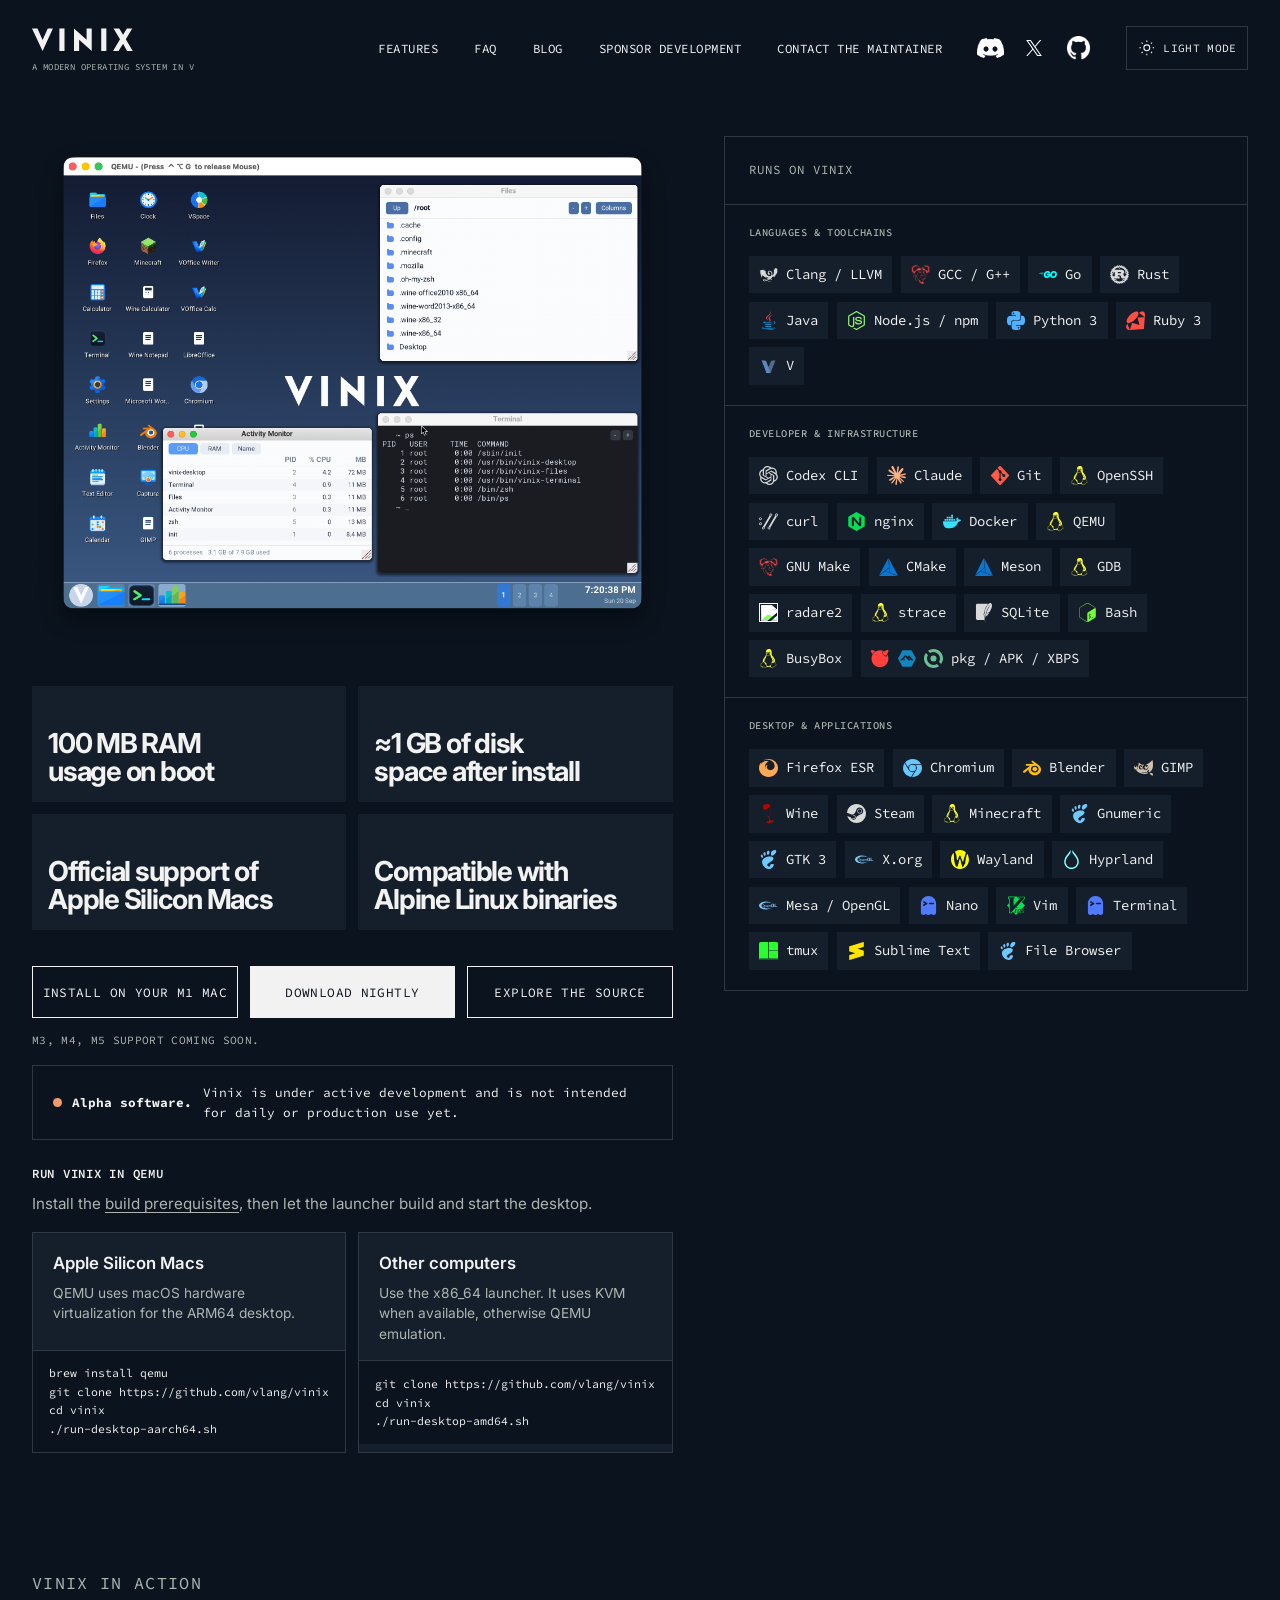
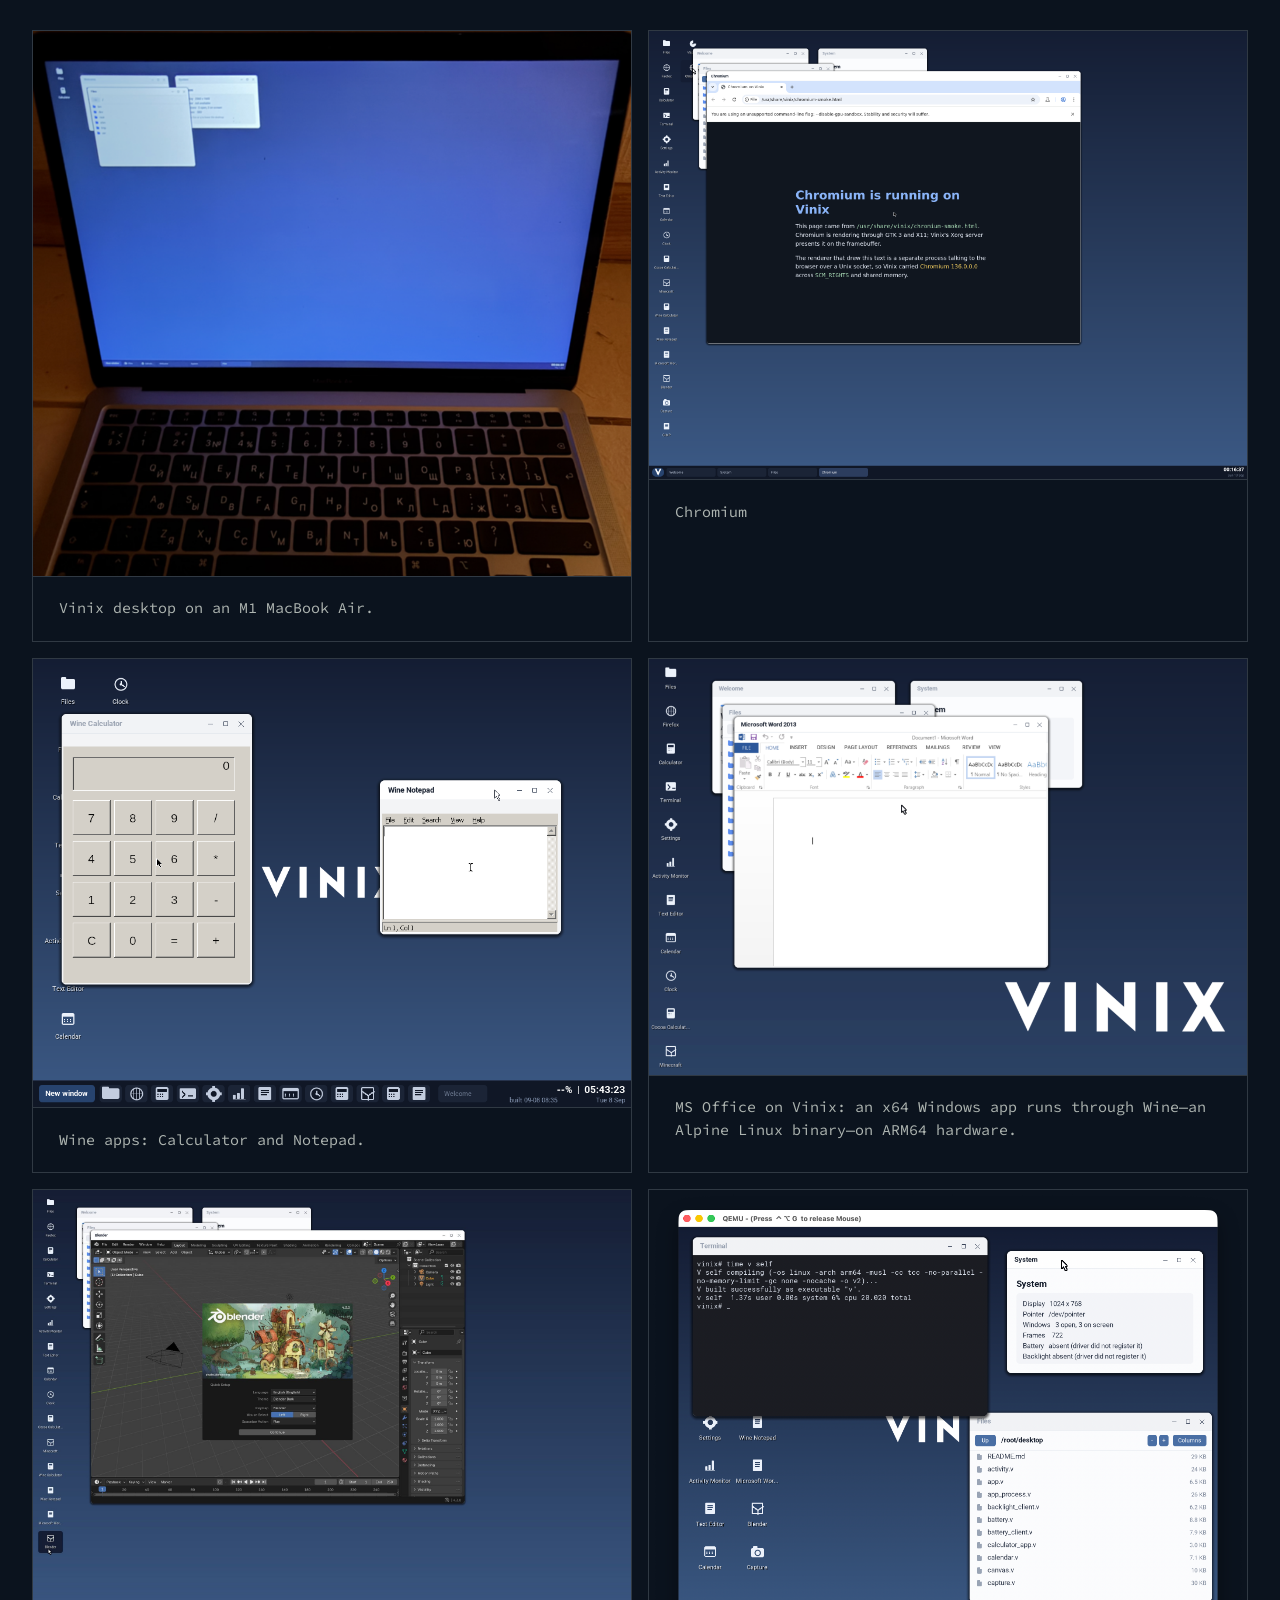
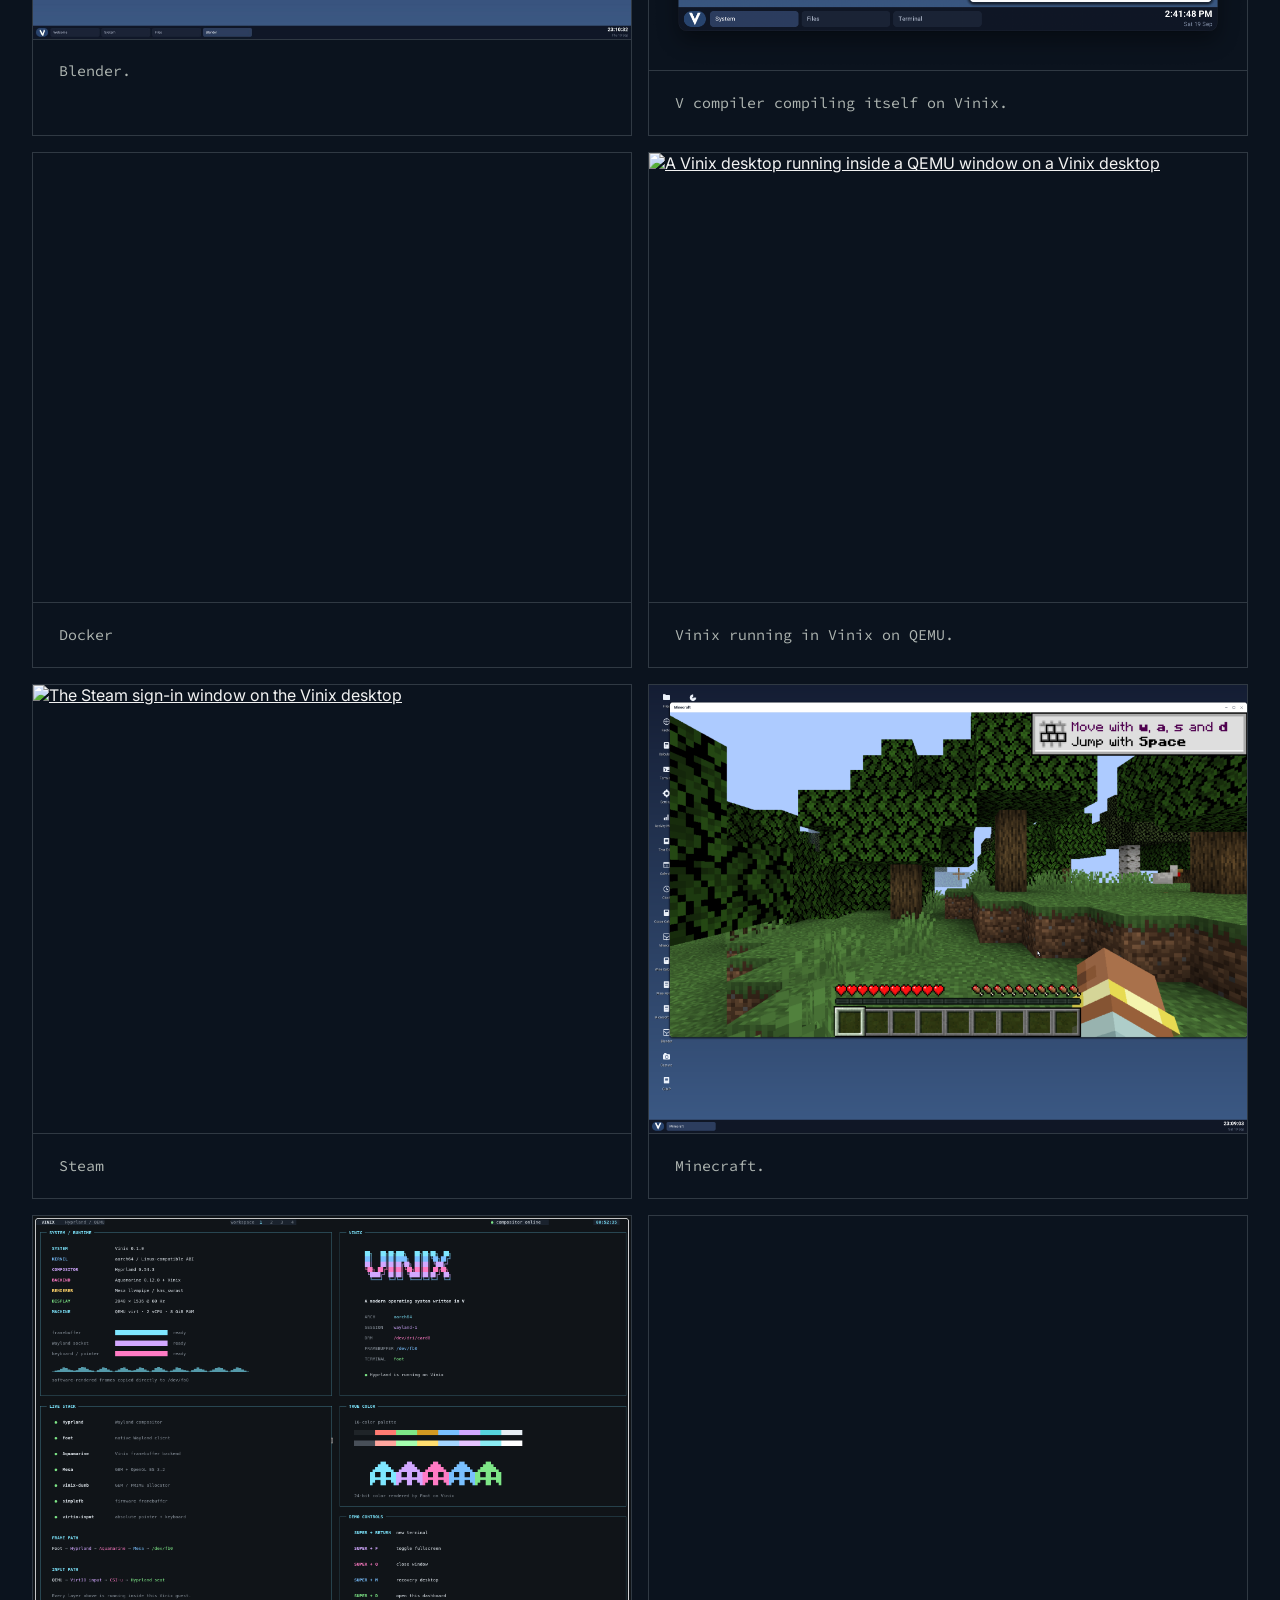
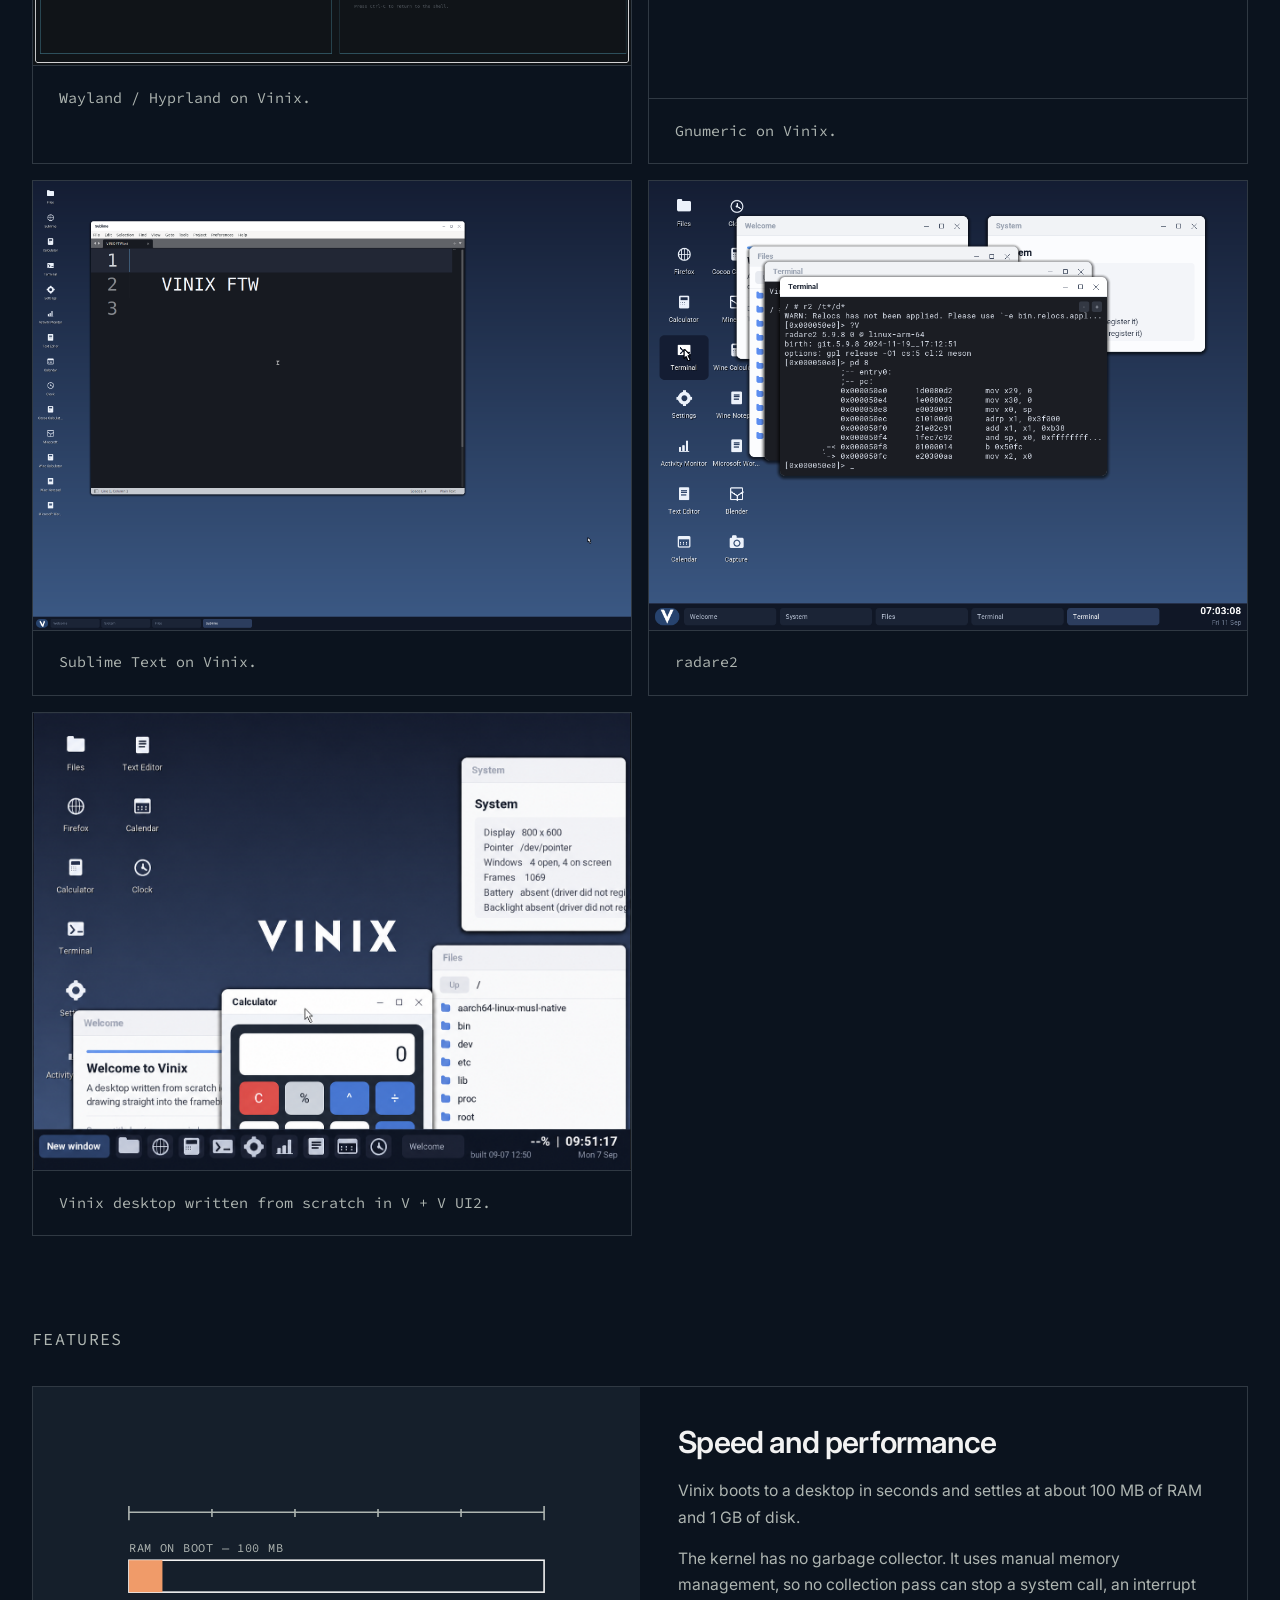
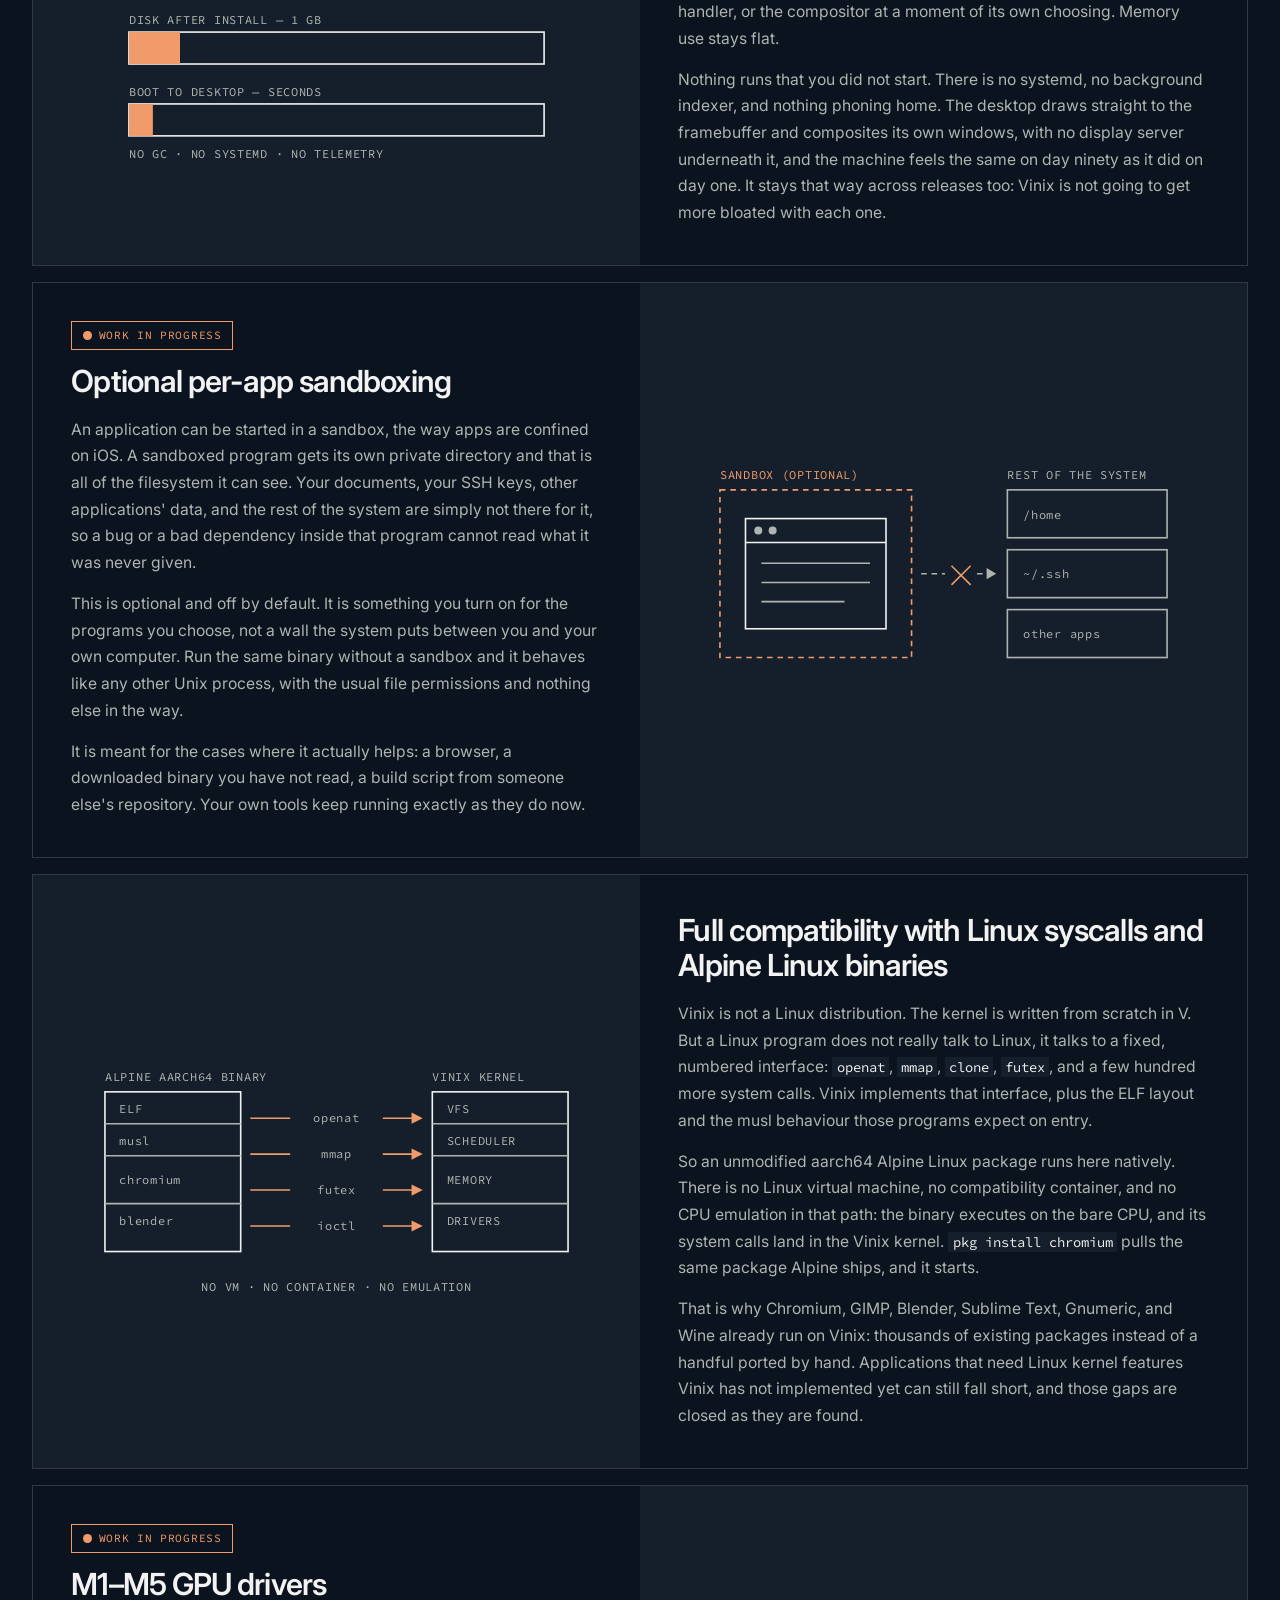
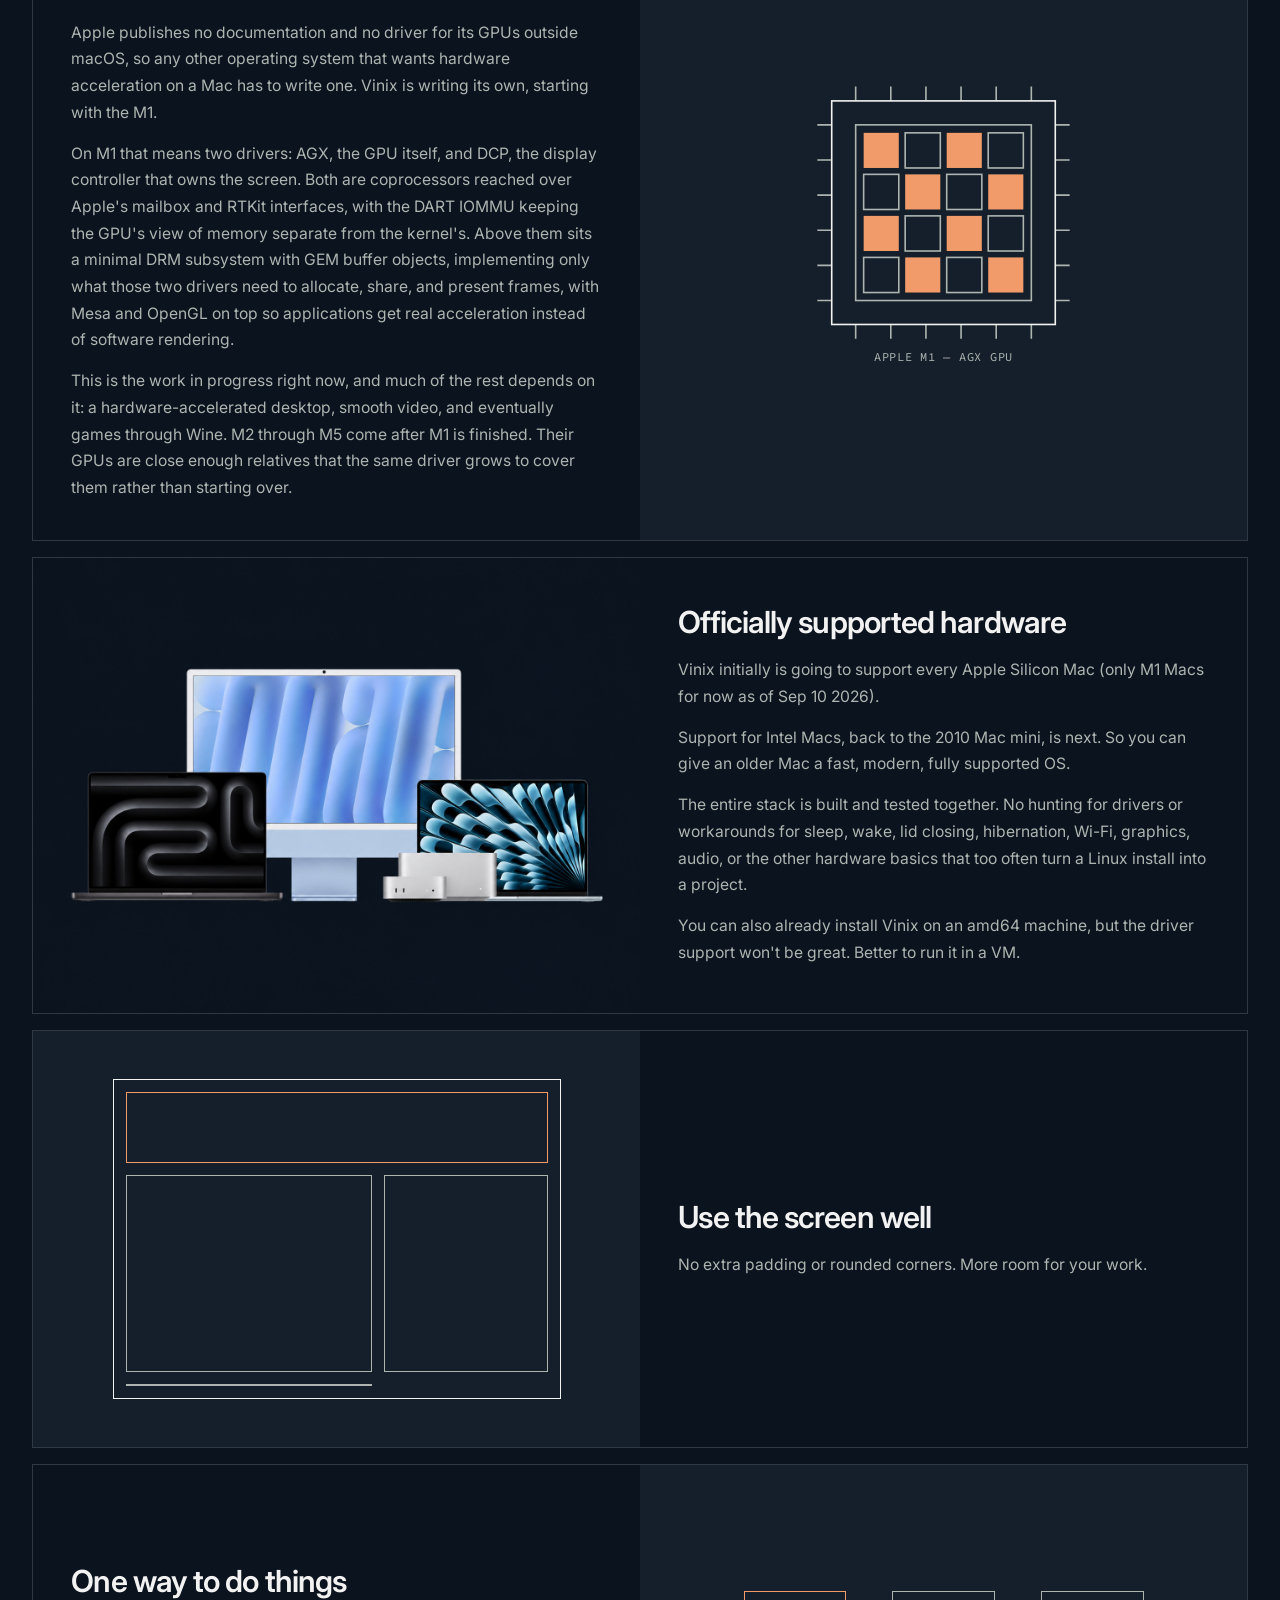
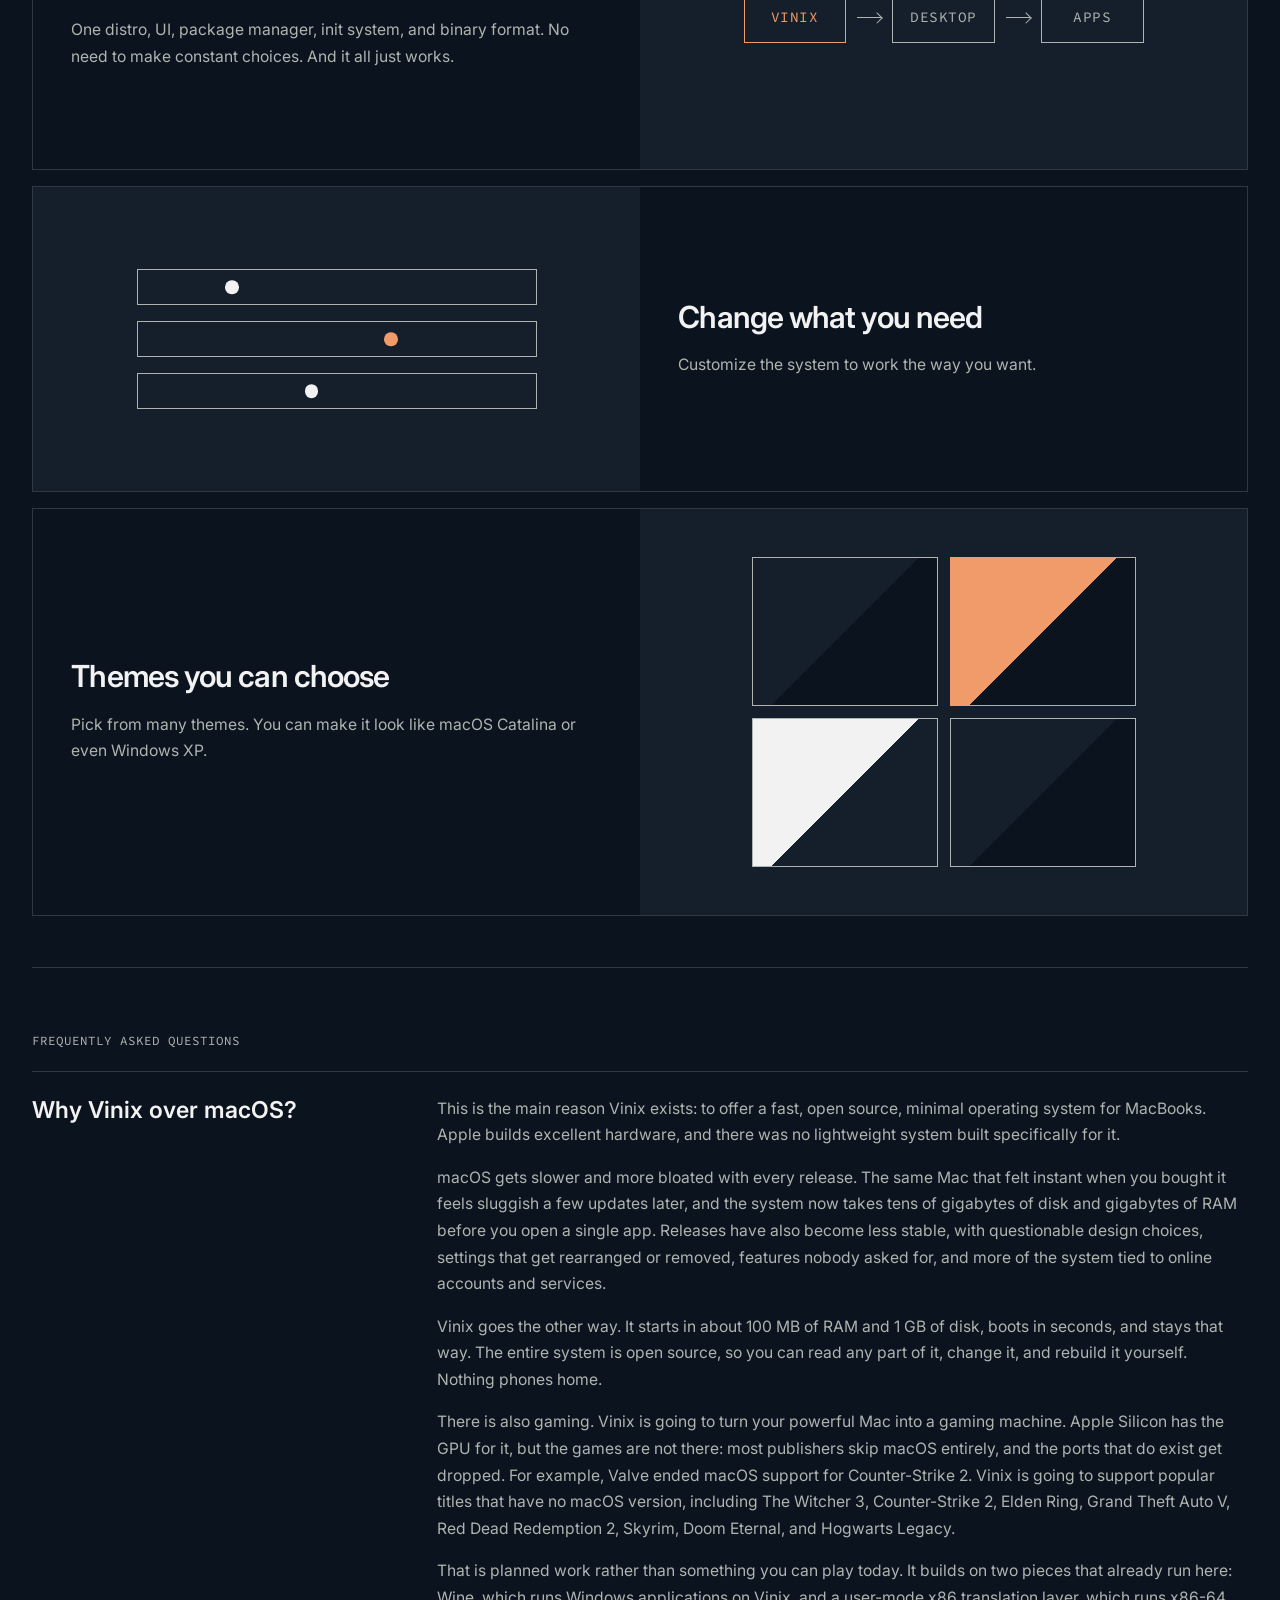
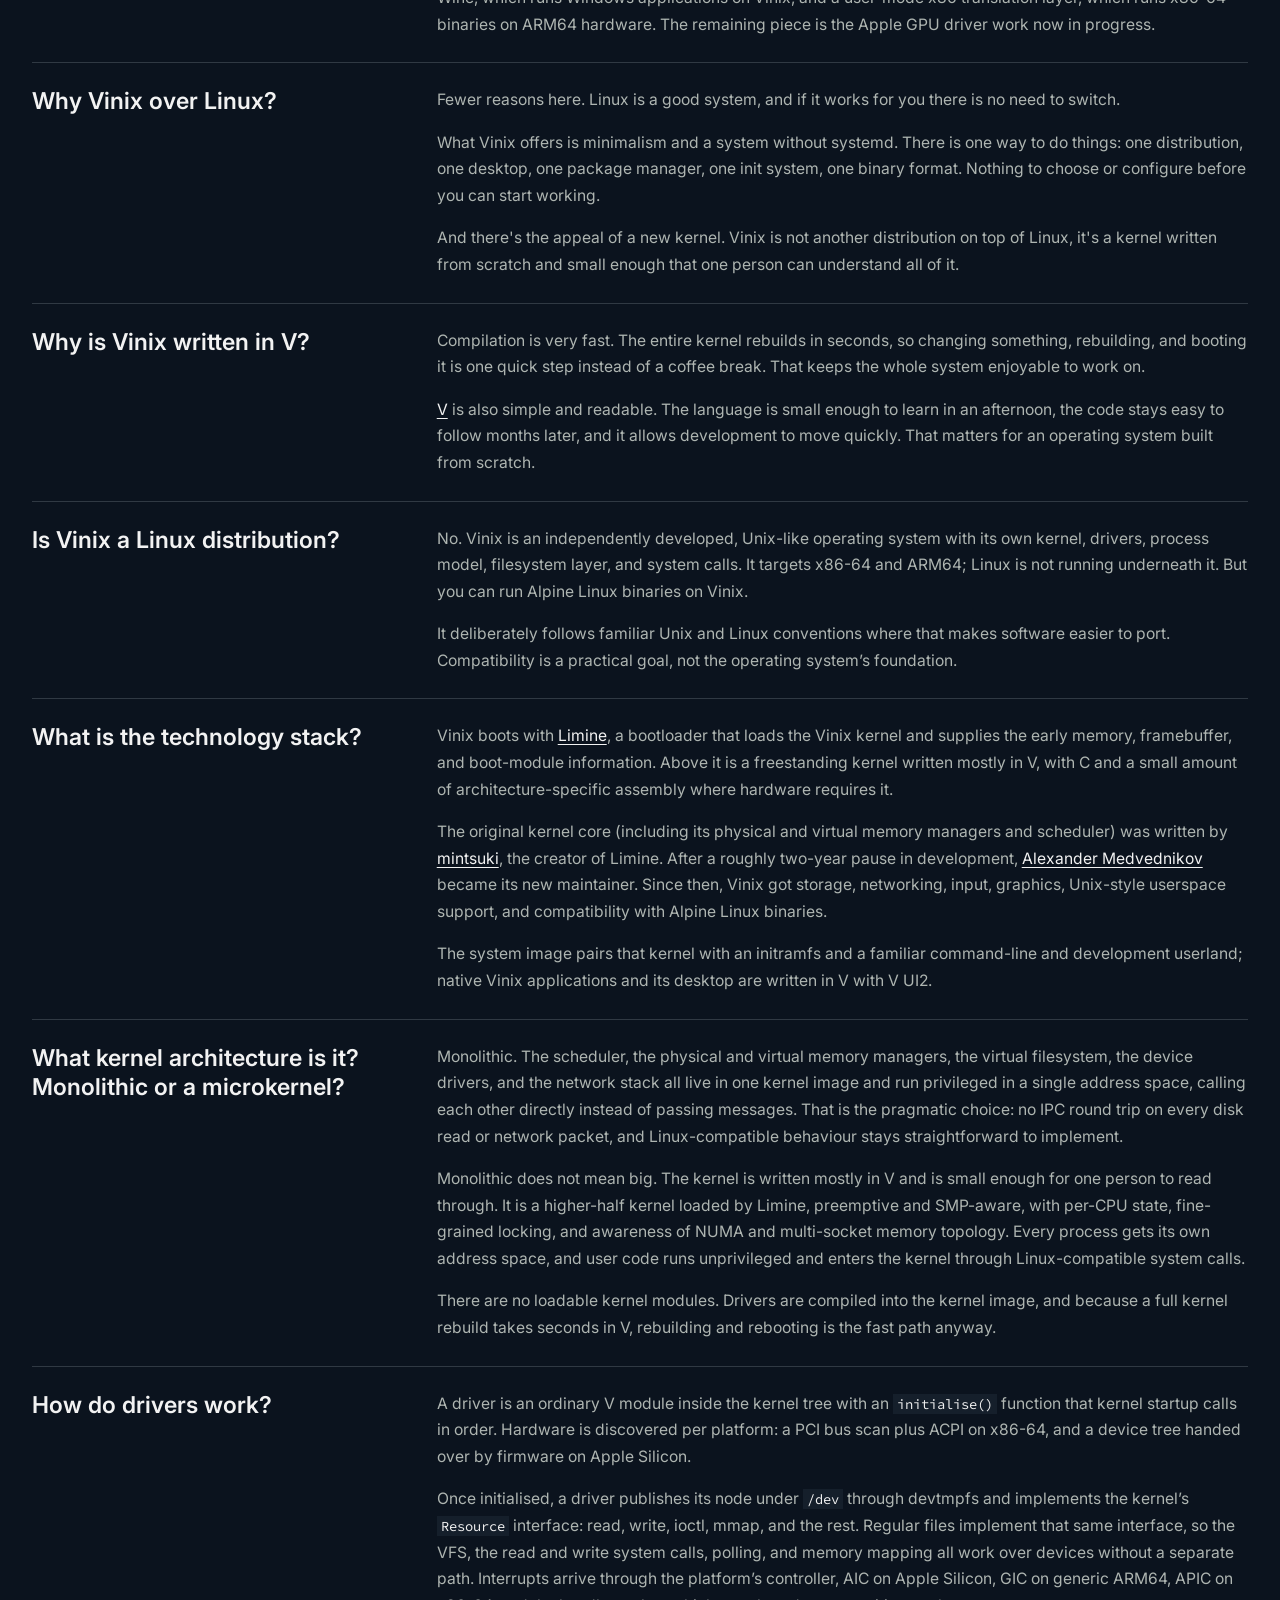
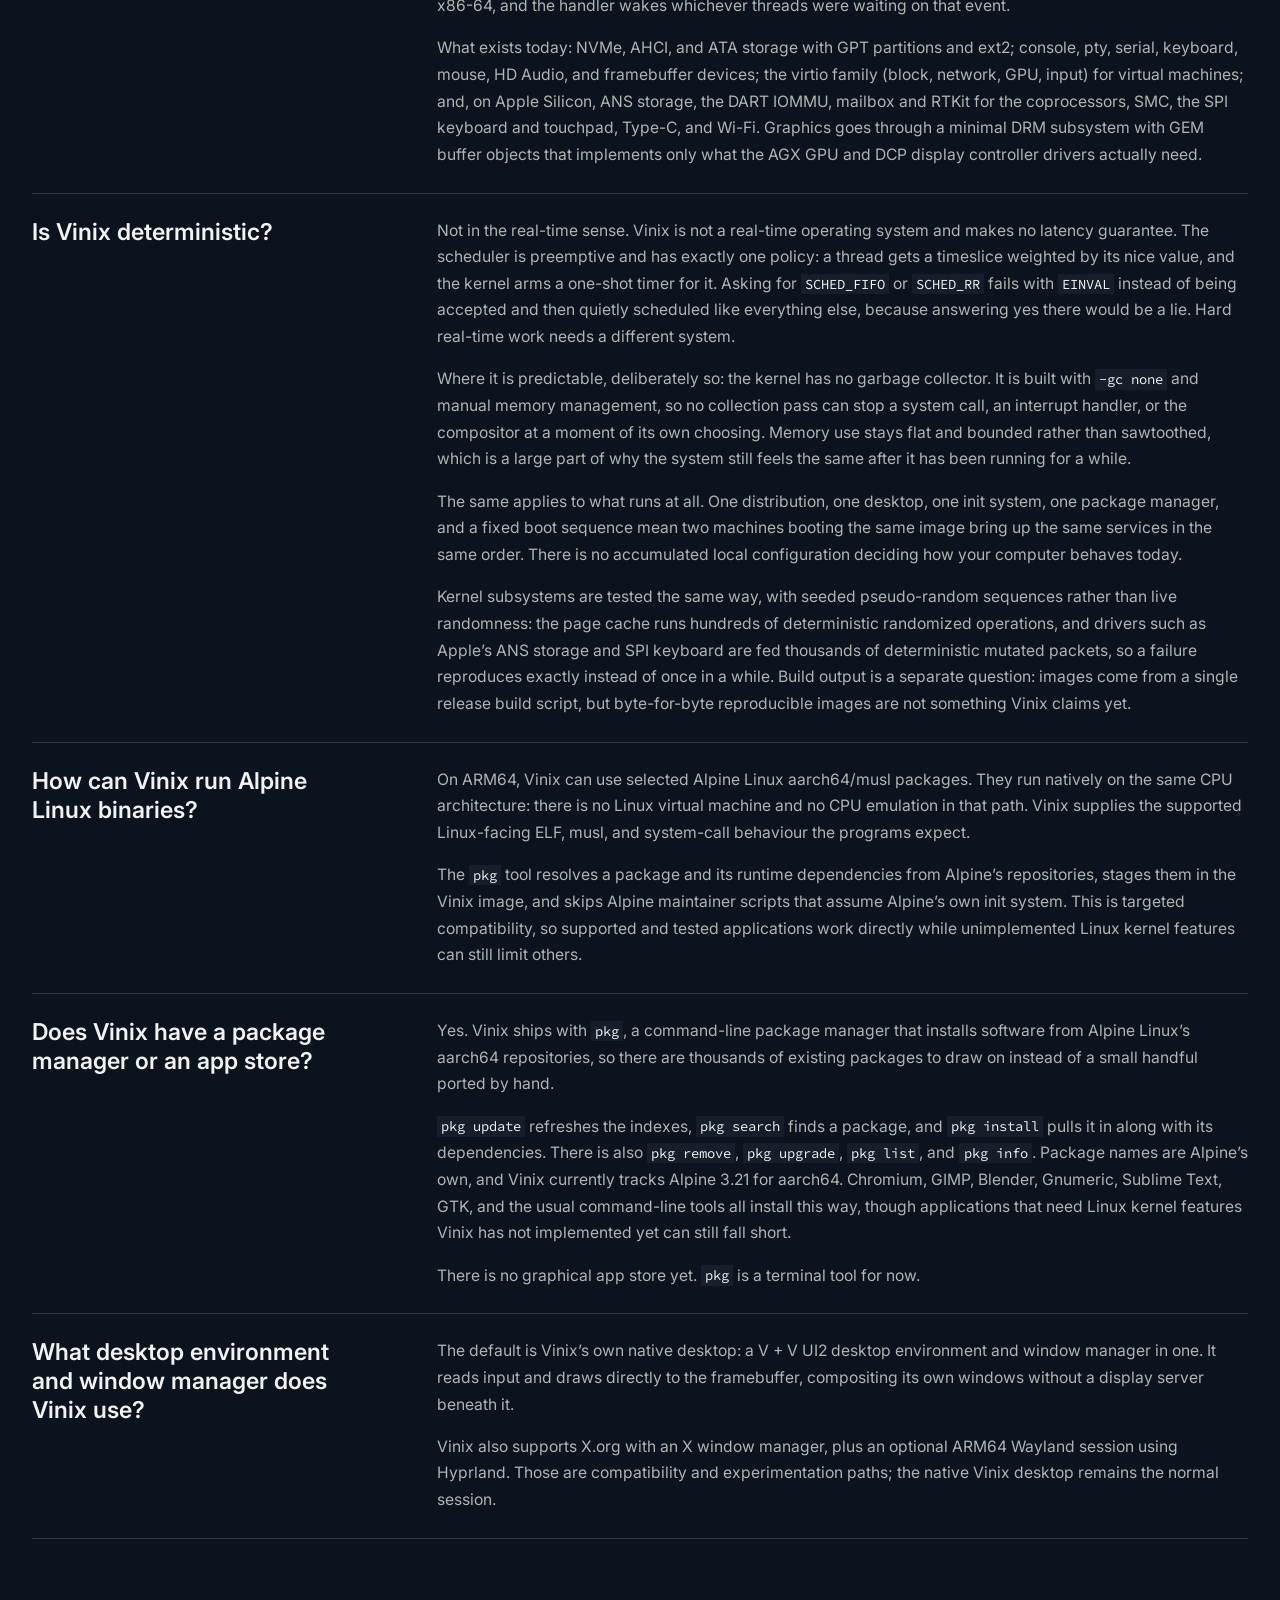
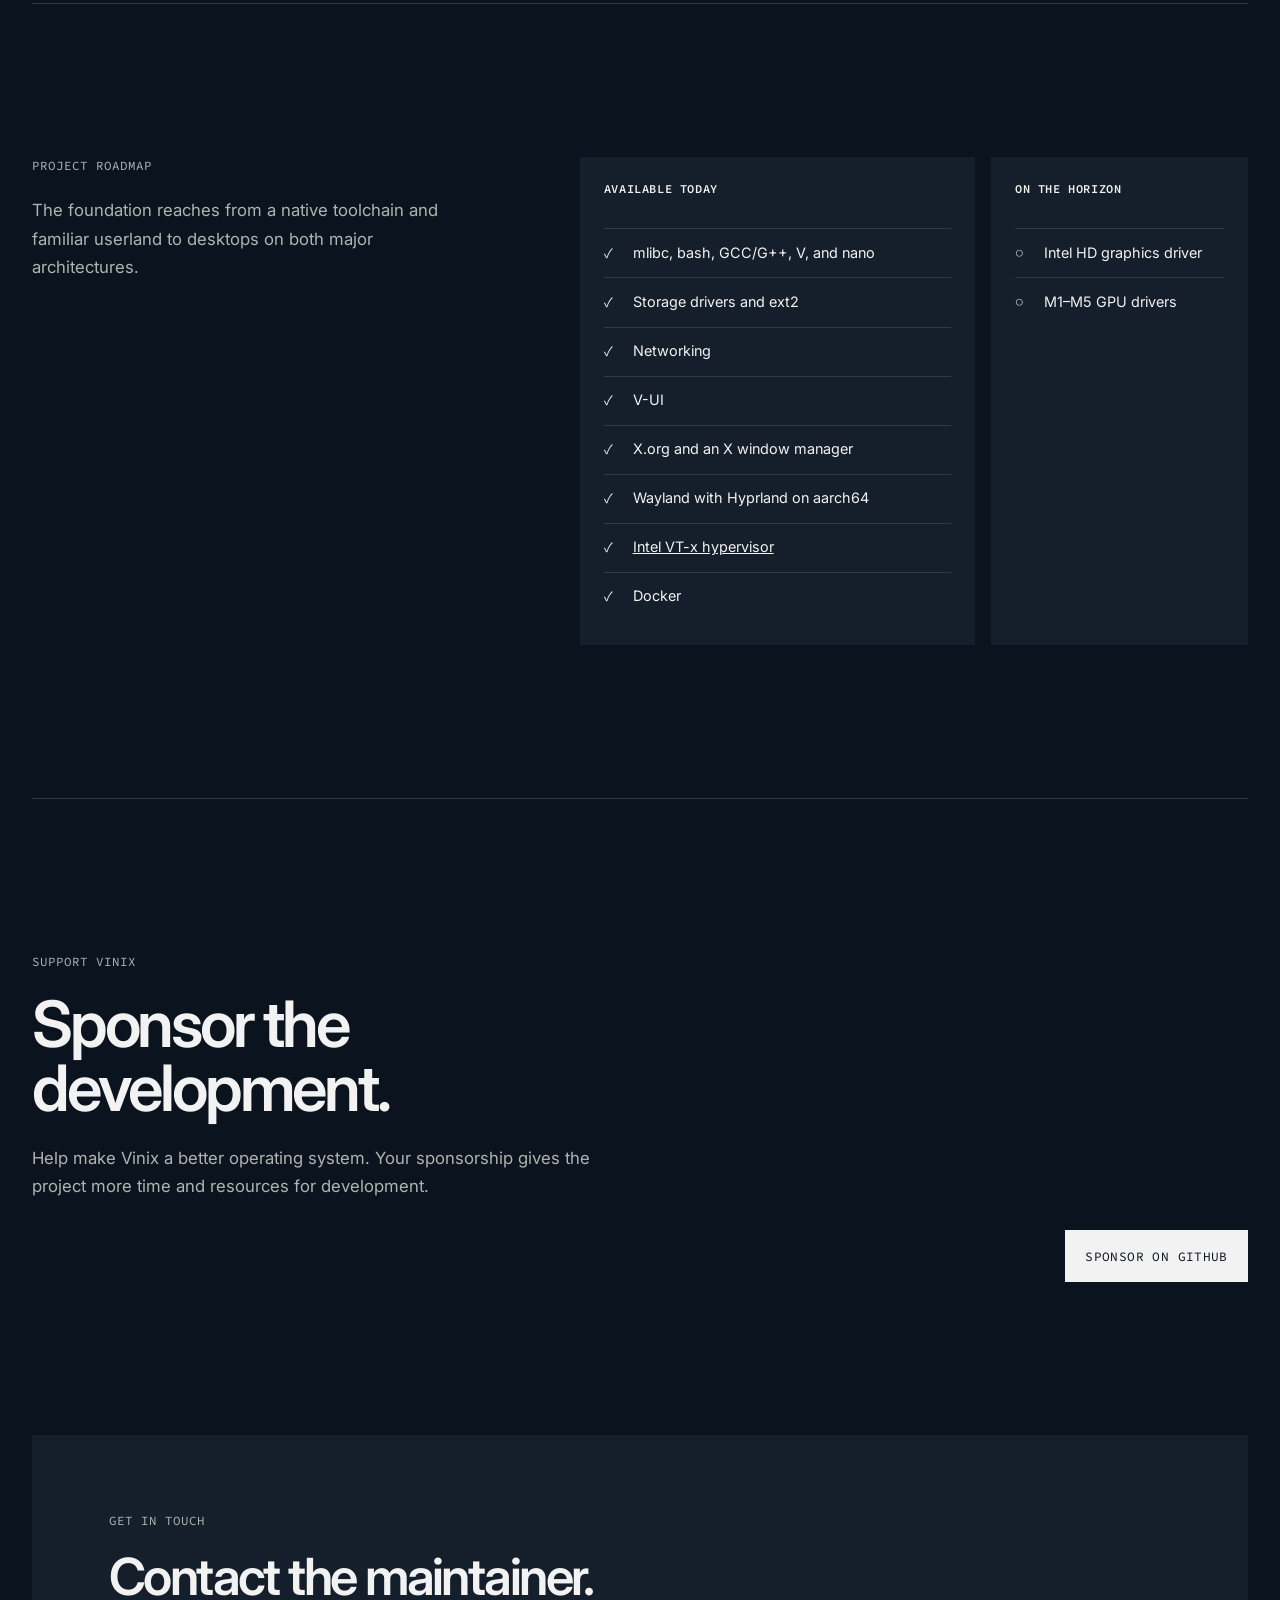
==== commit 0cf25dc4: "add IDs to index.html" ====
--- a/index.html
+++ b/index.html
@@ -244,7 +244,7 @@
 					<p class="eyebrow" id="showcase-title">Vinix in action</p>
 				</div>
 				<div class="screenshot-grid">
-					<figure>
+					<figure id="in-action-m1-desktop">
 						<a href="assets/vinix-m1-desktop.png" aria-label="Open the Vinix M1 desktop screenshot at full size">
 							<img
 								src="assets/vinix-m1-desktop.png"
@@ -257,7 +257,7 @@
 						</a>
 						<figcaption>Vinix desktop on an M1 MacBook Air.</figcaption>
 					</figure>
-					<figure>
+					<figure id="in-action-chromium">
 						<a href="assets/vinix-chromium.png" aria-label="Open the Chromium on Vinix screenshot at full size">
 							<img
 								src="assets/vinix-chromium.png"
@@ -270,7 +270,7 @@
 						</a>
 						<figcaption>Chromium</figcaption>
 					</figure>
-					<figure>
+					<figure id="in-action-wine-apps">
 						<a href="assets/vinix-wine-apps.png" aria-label="Open the Vinix Wine applications screenshot at full size">
 							<img
 								src="assets/vinix-wine-apps.png"
@@ -283,7 +283,7 @@
 						</a>
 						<figcaption>Wine apps: Calculator and Notepad.</figcaption>
 					</figure>
-					<figure>
+					<figure id="in-action-ms-office">
 						<a href="assets/vinix-ms-office.png" aria-label="Open the Microsoft Office on Vinix screenshot at full size">
 							<img
 								src="assets/vinix-ms-office.png"
@@ -296,7 +296,7 @@
 						</a>
 						<figcaption>MS Office on Vinix: an x64 Windows app runs through Wine—an Alpine Linux binary—on ARM64 hardware.</figcaption>
 					</figure>
-					<figure>
+					<figure id="in-action-blender">
 						<a href="assets/vinix-blender.png" aria-label="Open the Blender on Vinix screenshot at full size">
 							<img
 								src="assets/vinix-blender.png"
@@ -309,7 +309,7 @@
 						</a>
 						<figcaption>Blender.</figcaption>
 					</figure>
-					<figure>
+					<figure id="in-action-self-hosting">
 						<a href="assets/vinix-v-self-hosting.png" aria-label="Open the V compiler self-hosting screenshot at full size">
 							<img
 								src="assets/vinix-v-self-hosting.png"
@@ -322,7 +322,7 @@
 						</a>
 						<figcaption>V compiler compiling itself on Vinix.</figcaption>
 					</figure>
-					<figure>
+					<figure id="in-action-docker">
 						<a href="assets/vinix-docker.png" aria-label="Open the Docker on Vinix screenshot at full size">
 							<img
 								src="assets/vinix-docker.png"
@@ -335,7 +335,7 @@
 						</a>
 						<figcaption>Docker</figcaption>
 					</figure>
-					<figure>
+					<figure id="in-action-qemu-vinix-in-vinix">
 						<a href="assets/vinix-in-vinix-qemu.png" aria-label="Open the Vinix running in Vinix on QEMU screenshot at full size">
 							<img
 								src="assets/vinix-in-vinix-qemu.png"
@@ -348,7 +348,7 @@
 						</a>
 						<figcaption>Vinix running in Vinix on QEMU.</figcaption>
 					</figure>
-					<figure>
+					<figure id="in-action-steam">
 						<a href="assets/vinix-steam.png" aria-label="Open the Steam on Vinix screenshot at full size">
 							<img
 								src="assets/vinix-steam.png"
@@ -361,7 +361,7 @@
 						</a>
 						<figcaption>Steam</figcaption>
 					</figure>
-					<figure>
+					<figure id="in-action-minecraft">
 						<a href="assets/vinix-minecraft.png?v=20260920-1" aria-label="Open the Vinix Minecraft screenshot at full size">
 							<img
 								src="assets/vinix-minecraft.png?v=20260920-1"
@@ -374,7 +374,7 @@
 						</a>
 						<figcaption>Minecraft.</figcaption>
 					</figure>
-					<figure>
+					<figure id="in-action-wayland-hyprland">
 						<a href="assets/vinix-wayland-hyprland.png" aria-label="Open the Vinix Wayland and Hyprland screenshot at full size">
 							<img
 								src="assets/vinix-wayland-hyprland.png"
@@ -387,7 +387,7 @@
 						</a>
 						<figcaption>Wayland / Hyprland on Vinix.</figcaption>
 					</figure>
-					<figure>
+					<figure id="in-action-gnumeric">
 						<a href="assets/vinix-gnumeric.png" aria-label="Open the Vinix Gnumeric screenshot at full size">
 							<img
 								src="assets/vinix-gnumeric.png"
@@ -400,7 +400,7 @@
 						</a>
 						<figcaption>Gnumeric on Vinix.</figcaption>
 					</figure>
-					<figure>
+					<figure id="in-action-sublime-text">
 						<a href="assets/vinix-sublime-text.png" aria-label="Open the Vinix Sublime Text screenshot at full size">
 							<img
 								src="assets/vinix-sublime-text.png"
@@ -413,7 +413,7 @@
 						</a>
 						<figcaption>Sublime Text on Vinix.</figcaption>
 					</figure>
-					<figure>
+					<figure id="in-action-radare2">
 						<a href="assets/vinix-radare2.png" aria-label="Open the radare2 on Vinix screenshot at full size">
 							<img
 								src="assets/vinix-radare2.png"
@@ -426,7 +426,7 @@
 						</a>
 						<figcaption>radare2</figcaption>
 					</figure>
-					<figure>
+					<figure id="in-action-desktop">
 						<a href="assets/vinix-desktop-hero.png" aria-label="Open the Vinix desktop screenshot at full size">
 							<img
 								src="assets/vinix-desktop-hero.png"
@@ -447,7 +447,7 @@
 					<p class="eyebrow" id="features-title">Features</p>
 				</div>
 				<div class="feature-list">
-					<article class="feature">
+					<article id="feature-speed-and-performance" class="feature">
 						<figure class="feature-figure">
 							<svg class="feature-svg" viewBox="0 0 640 400" role="img" aria-labelledby="feature-speed-title">
 								<title id="feature-speed-title">Vinix uses a small fraction of a modern machine's memory and disk</title>
@@ -487,7 +487,7 @@
 							</p>
 						</div>
 					</article>
-					<article class="feature">
+					<article id="feature-sandboxing" class="feature">
 						<figure class="feature-figure">
 							<svg class="feature-svg" viewBox="0 0 640 400" role="img" aria-labelledby="feature-sandbox-title">
 								<title id="feature-sandbox-title">A sandboxed application cannot reach the filesystem outside its own directory</title>
@@ -542,7 +542,7 @@
 							</p>
 						</div>
 					</article>
-					<article class="feature">
+					<article id="feature-linux-compatibility" class="feature">
 						<figure class="feature-figure">
 							<svg class="feature-svg" viewBox="0 0 640 400" role="img" aria-labelledby="feature-linux-title">
 								<title id="feature-linux-title">Alpine Linux binaries call the Vinix kernel directly through Linux system calls</title>
@@ -603,7 +603,7 @@
 							</p>
 						</div>
 					</article>
-					<article class="feature">
+					<article id="feature-m1–m5-gpu-drivers" class="feature">
 						<figure class="feature-figure">
 							<svg class="feature-svg" viewBox="0 0 640 400" role="img" aria-labelledby="feature-gpu-title">
 								<title id="feature-gpu-title">The Apple M1 AGX GPU driver, currently in development</title>
@@ -663,7 +663,7 @@
 							</p>
 						</div>
 					</article>
-					<article class="feature">
+					<article id="feature-supported-hardware" class="feature">
 						<figure class="feature-figure feature-figure-photo">
 							<img
 								src="assets/vinix-mac-family-dark.png"
@@ -688,7 +688,7 @@
 					</article>
 				</div>
 				<div class="feature-list feature-list-principles">
-					<article class="feature feature-principle">
+					<article id="feature-screen-usage" class="feature feature-principle">
 						<figure class="feature-figure principle-figure" aria-hidden="true">
 							<div class="screen-layout-illustration">
 								<span></span><span></span><span></span><span></span>
@@ -699,7 +699,7 @@
 							<p>No extra padding or rounded corners. More room for your work.</p>
 						</div>
 					</article>
-					<article class="feature feature-principle">
+					<article id="feature-one-way" class="feature feature-principle">
 						<figure class="feature-figure principle-figure" aria-hidden="true">
 							<div class="single-path-illustration">
 								<span>Vinix</span><i></i><span>desktop</span><i></i><span>apps</span>
@@ -710,7 +710,7 @@
 							<p>One distro, UI, package manager, init system, and binary format. No need to make constant choices. And it all just works.</p>
 						</div>
 					</article>
-					<article class="feature feature-principle">
+					<article id="feature-customization" class="feature feature-principle">
 						<figure class="feature-figure principle-figure" aria-hidden="true">
 							<div class="customize-illustration">
 								<span></span><span></span><span></span>
@@ -738,7 +738,7 @@
 			<section class="section faq" id="faq" aria-labelledby="faq-title">
 				<p class="eyebrow" id="faq-title">Frequently asked questions</p>
 				<div class="faq-list">
-					<article class="faq-item">
+					<article id="faq-vinix-over-macos" class="faq-item">
 						<h3>Why Vinix over macOS?</h3>
 						<div class="faq-answer">
 							<p>
@@ -775,7 +775,7 @@
 							</p>
 						</div>
 					</article>
-					<article class="faq-item">
+					<article id="faq-vinix-over-linux" class="faq-item">
 						<h3>Why Vinix over Linux?</h3>
 						<div class="faq-answer">
 							<p>
@@ -794,7 +794,7 @@
 							</p>
 						</div>
 					</article>
-					<article class="faq-item">
+					<article id="faq-wriiten-in-v" class="faq-item">
 						<h3>Why is Vinix written in V?</h3>
 						<div class="faq-answer">
 							<p>
@@ -810,7 +810,7 @@
 							</p>
 						</div>
 					</article>
-					<article class="faq-item">
+					<article id="faq-vinix-is-not-linux" class="faq-item">
 						<h3>Is Vinix a Linux distribution?</h3>
 						<div class="faq-answer">
 							<p>
@@ -824,7 +824,7 @@
 							</p>
 						</div>
 					</article>
-					<article class="faq-item">
+					<article id="faq-technology-stack" class="faq-item">
 						<h3>What is the technology stack?</h3>
 						<div class="faq-answer">
 							<p>
@@ -843,7 +843,7 @@
 							</p>
 						</div>
 					</article>
-					<article class="faq-item">
+					<article id="faq-kernel-architecture" class="faq-item">
 						<h3>What kernel architecture is it? Monolithic or a microkernel?</h3>
 						<div class="faq-answer">
 							<p>
@@ -867,7 +867,7 @@
 							</p>
 						</div>
 					</article>
-					<article class="faq-item">
+					<article id="faq-drivers" class="faq-item">
 						<h3>How do drivers work?</h3>
 						<div class="faq-answer">
 							<p>
@@ -893,7 +893,7 @@
 							</p>
 						</div>
 					</article>
-					<article class="faq-item">
+					<article id="faq-is-vinix-deterministic" class="faq-item">
 						<h3>Is Vinix deterministic?</h3>
 						<div class="faq-answer">
 							<p>
@@ -928,7 +928,7 @@
 							</p>
 						</div>
 					</article>
-					<article class="faq-item">
+					<article id="faq-alpine-binaries" class="faq-item">
 						<h3>How can Vinix run Alpine Linux binaries?</h3>
 						<div class="faq-answer">
 							<p>
@@ -945,7 +945,7 @@
 							</p>
 						</div>
 					</article>
-					<article class="faq-item">
+					<article id="faq-package-management" class="faq-item">
 						<h3>Does Vinix have a package manager or an app store?</h3>
 						<div class="faq-answer">
 							<p>
@@ -967,7 +967,7 @@
 							</p>
 						</div>
 					</article>
-					<article class="faq-item">
+					<article id="faq-what-desktop" class="faq-item">
 						<h3>What desktop environment and window manager does Vinix use?</h3>
 						<div class="faq-answer">
 							<p>
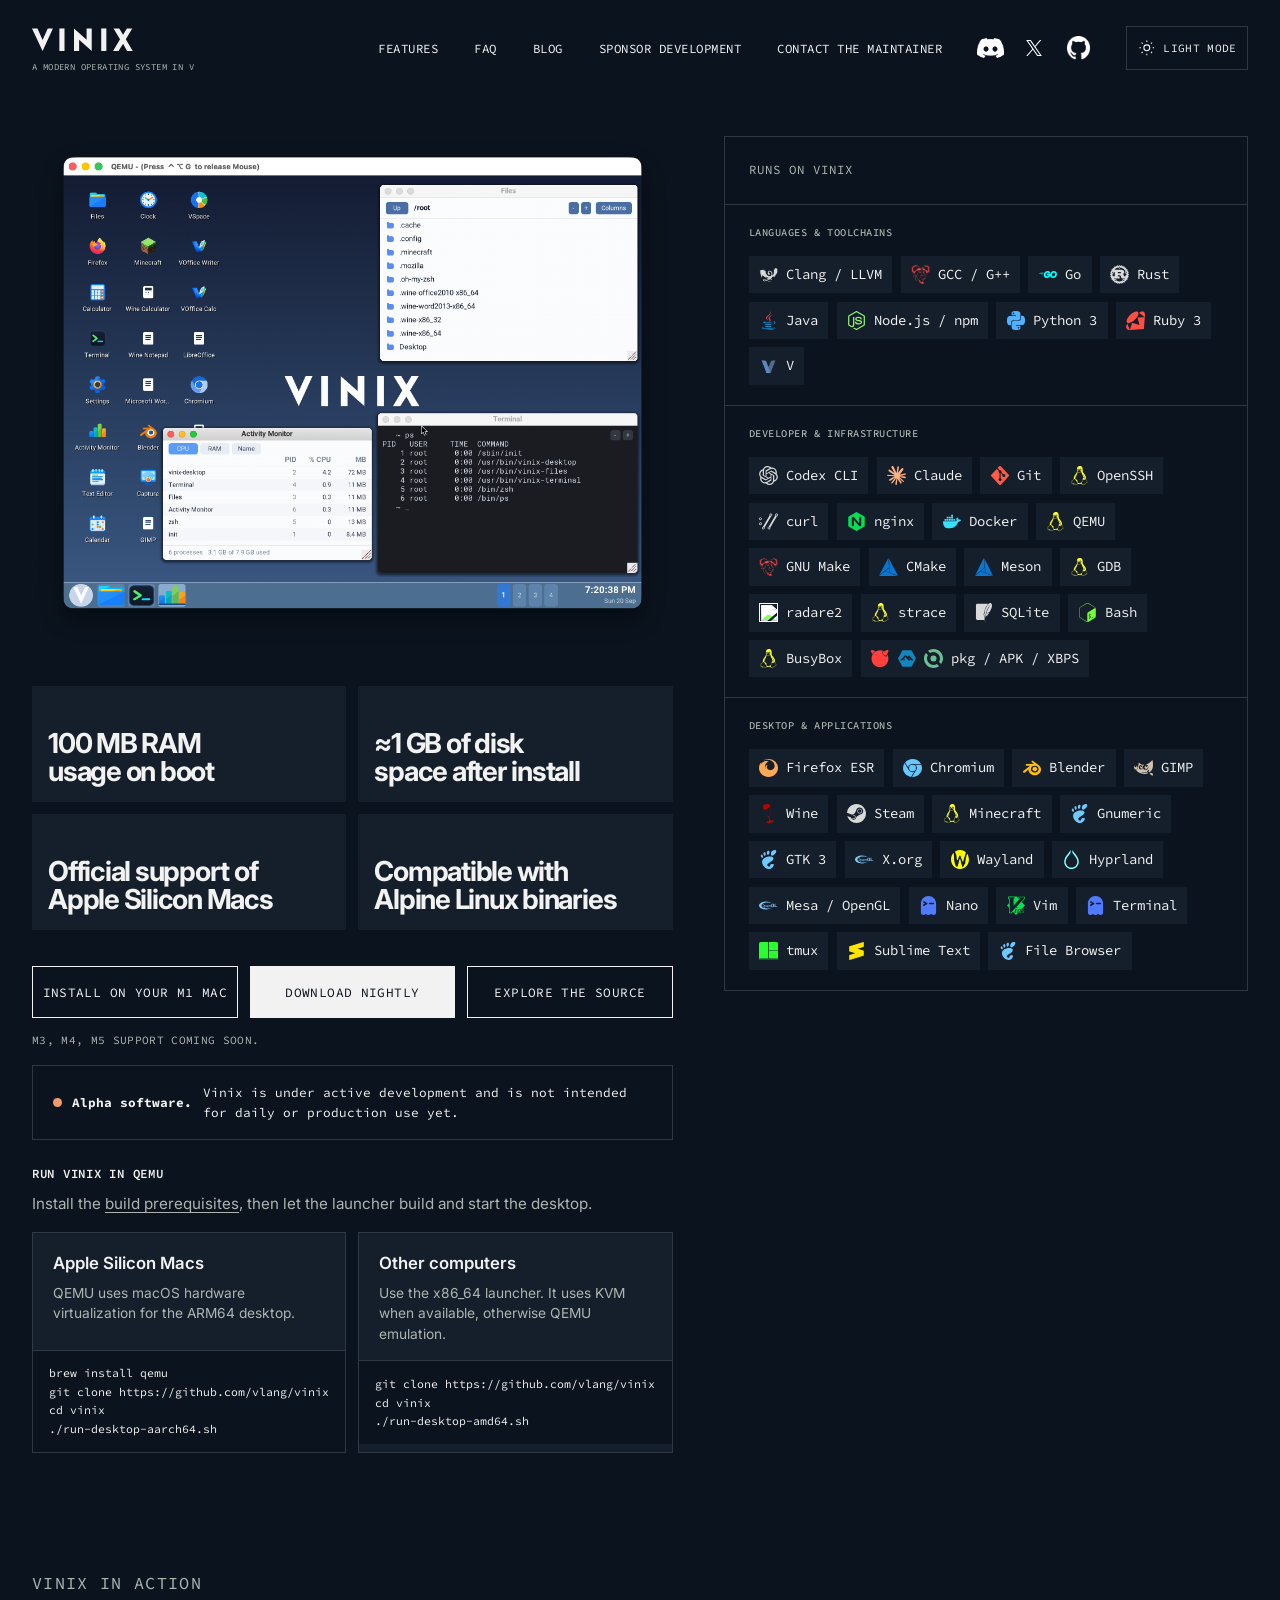
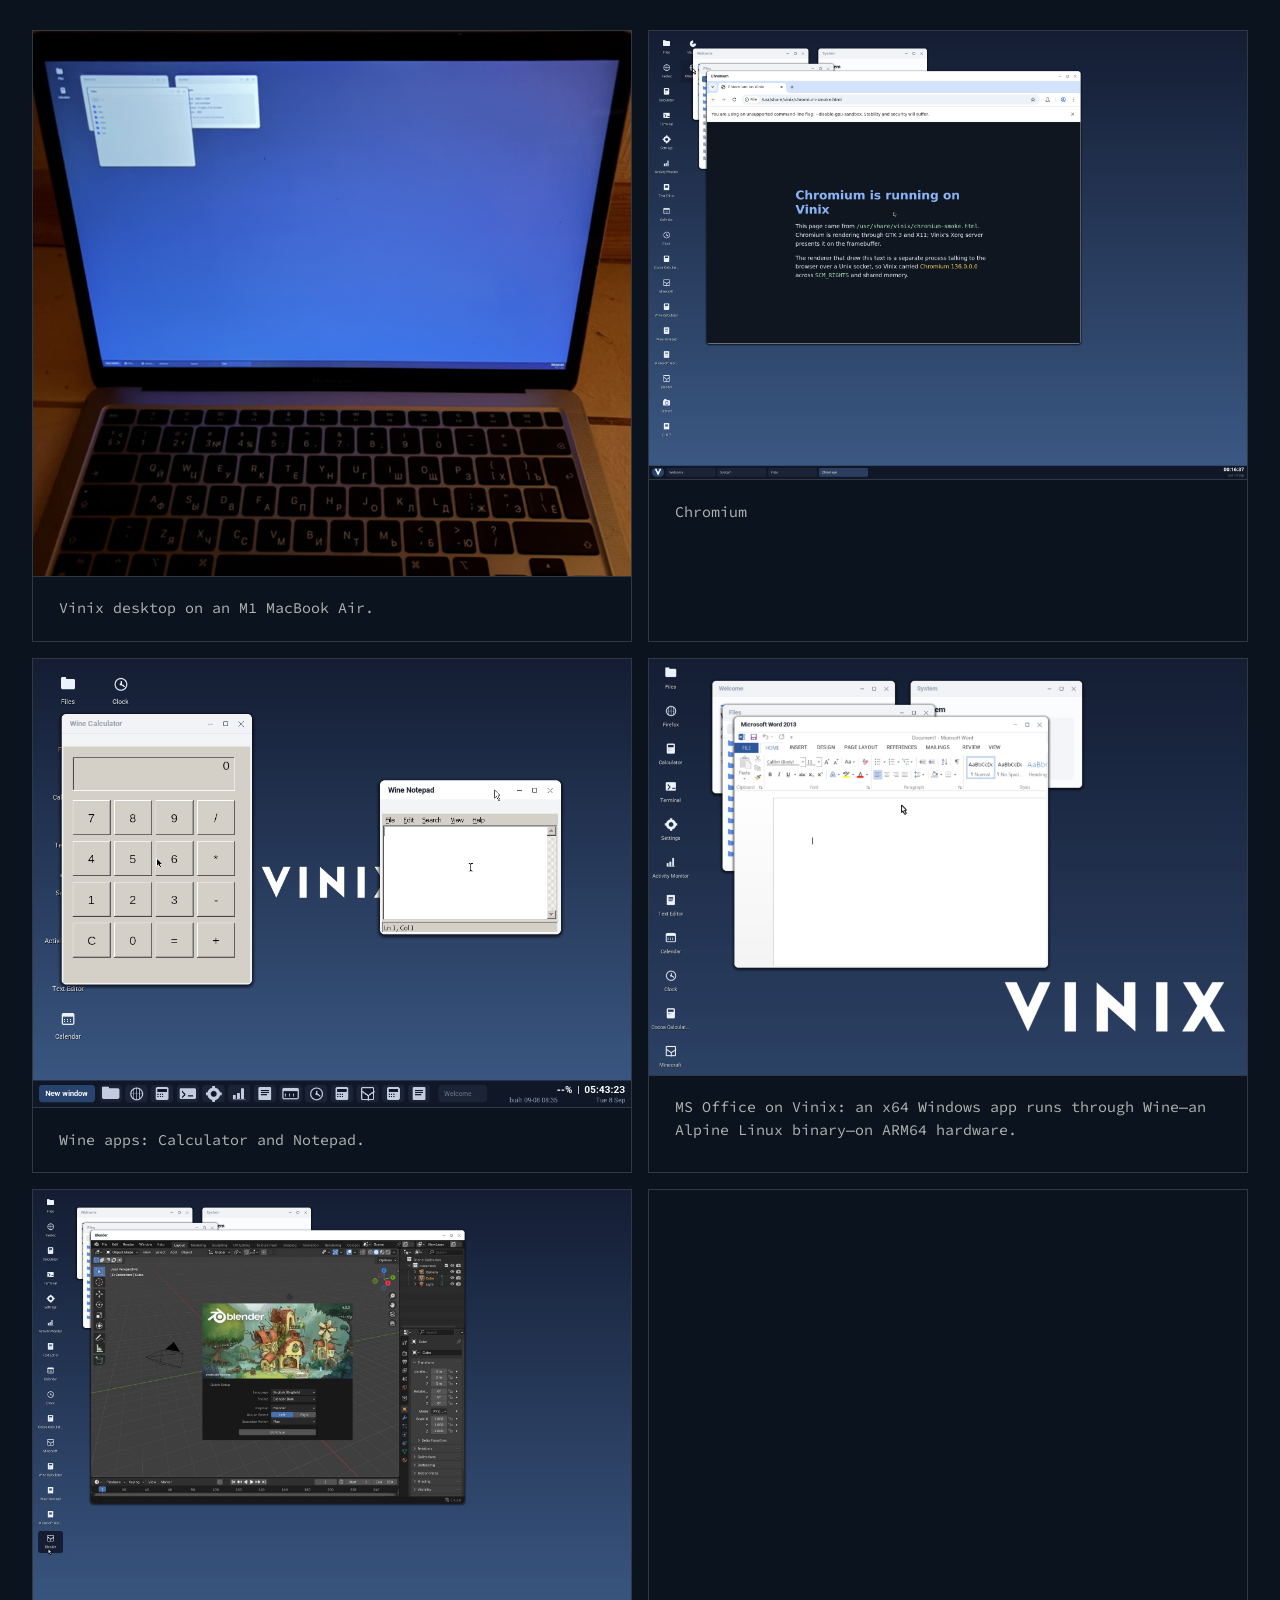
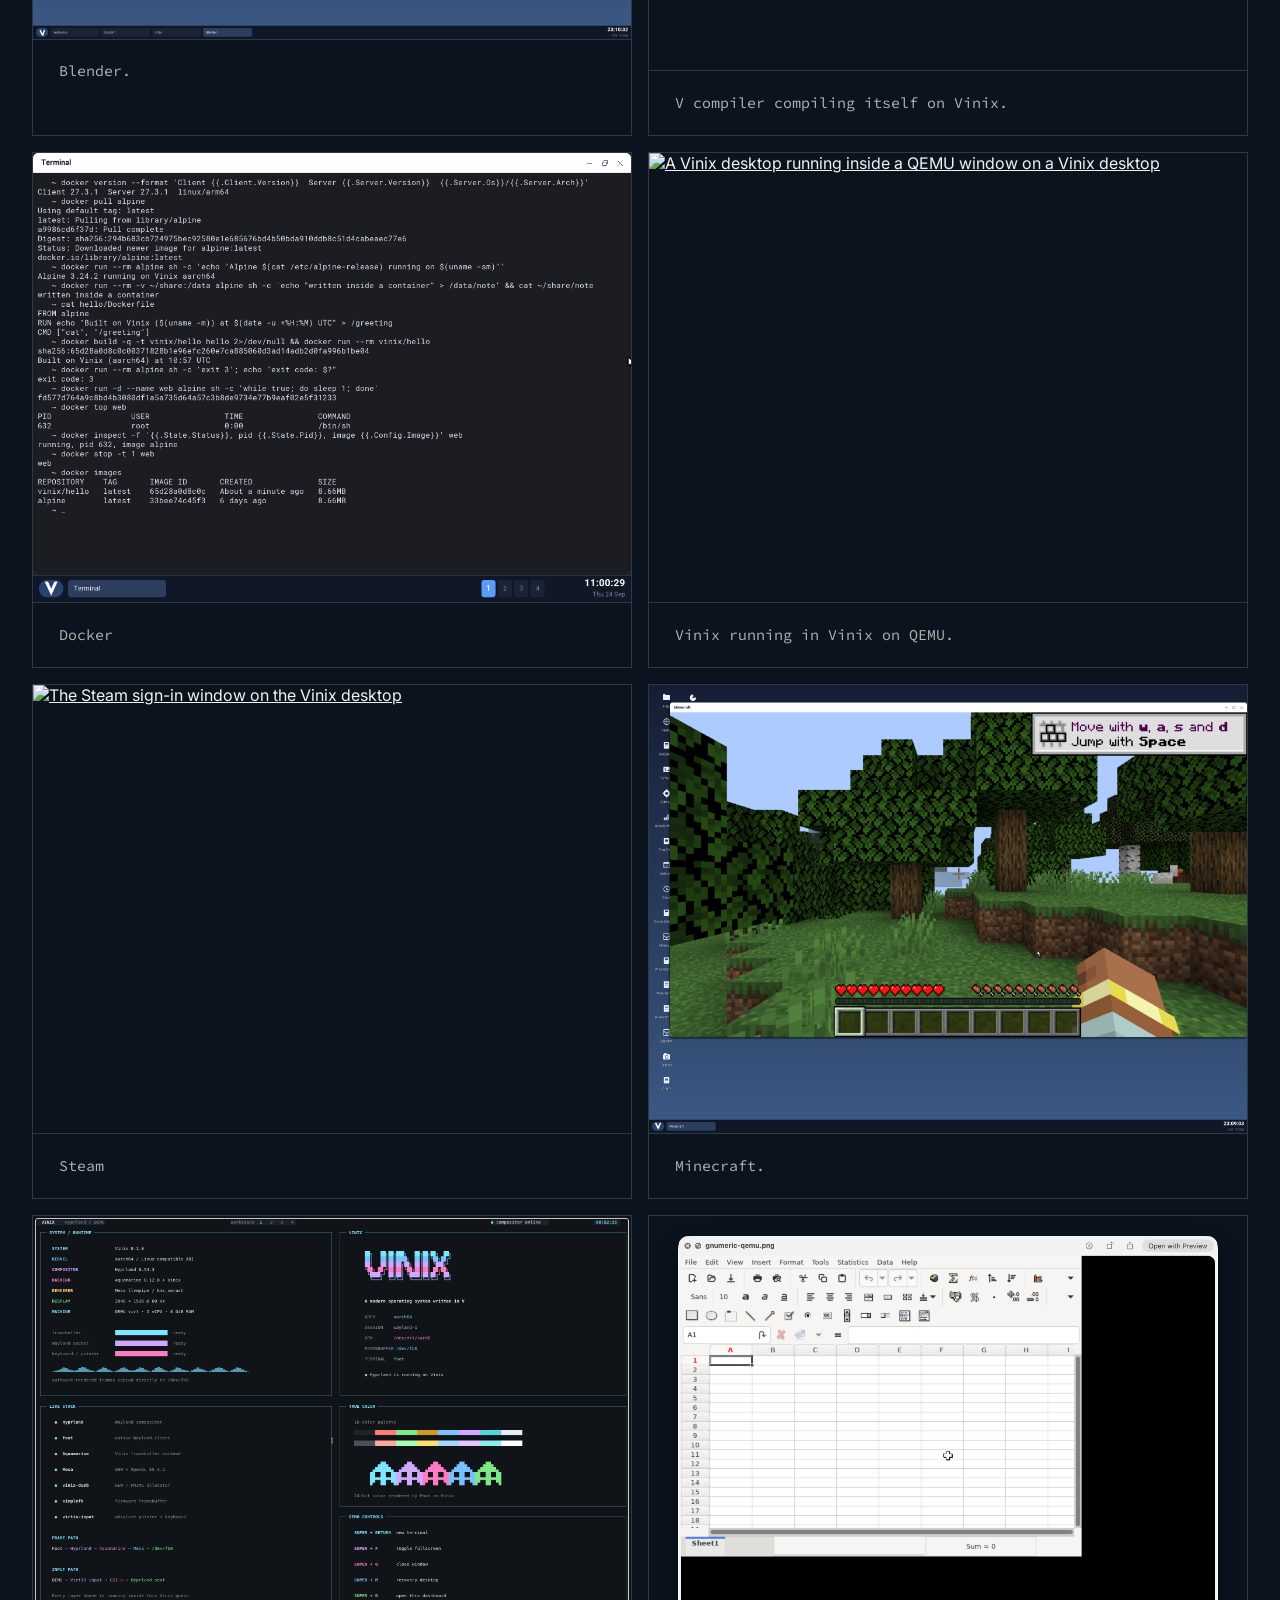
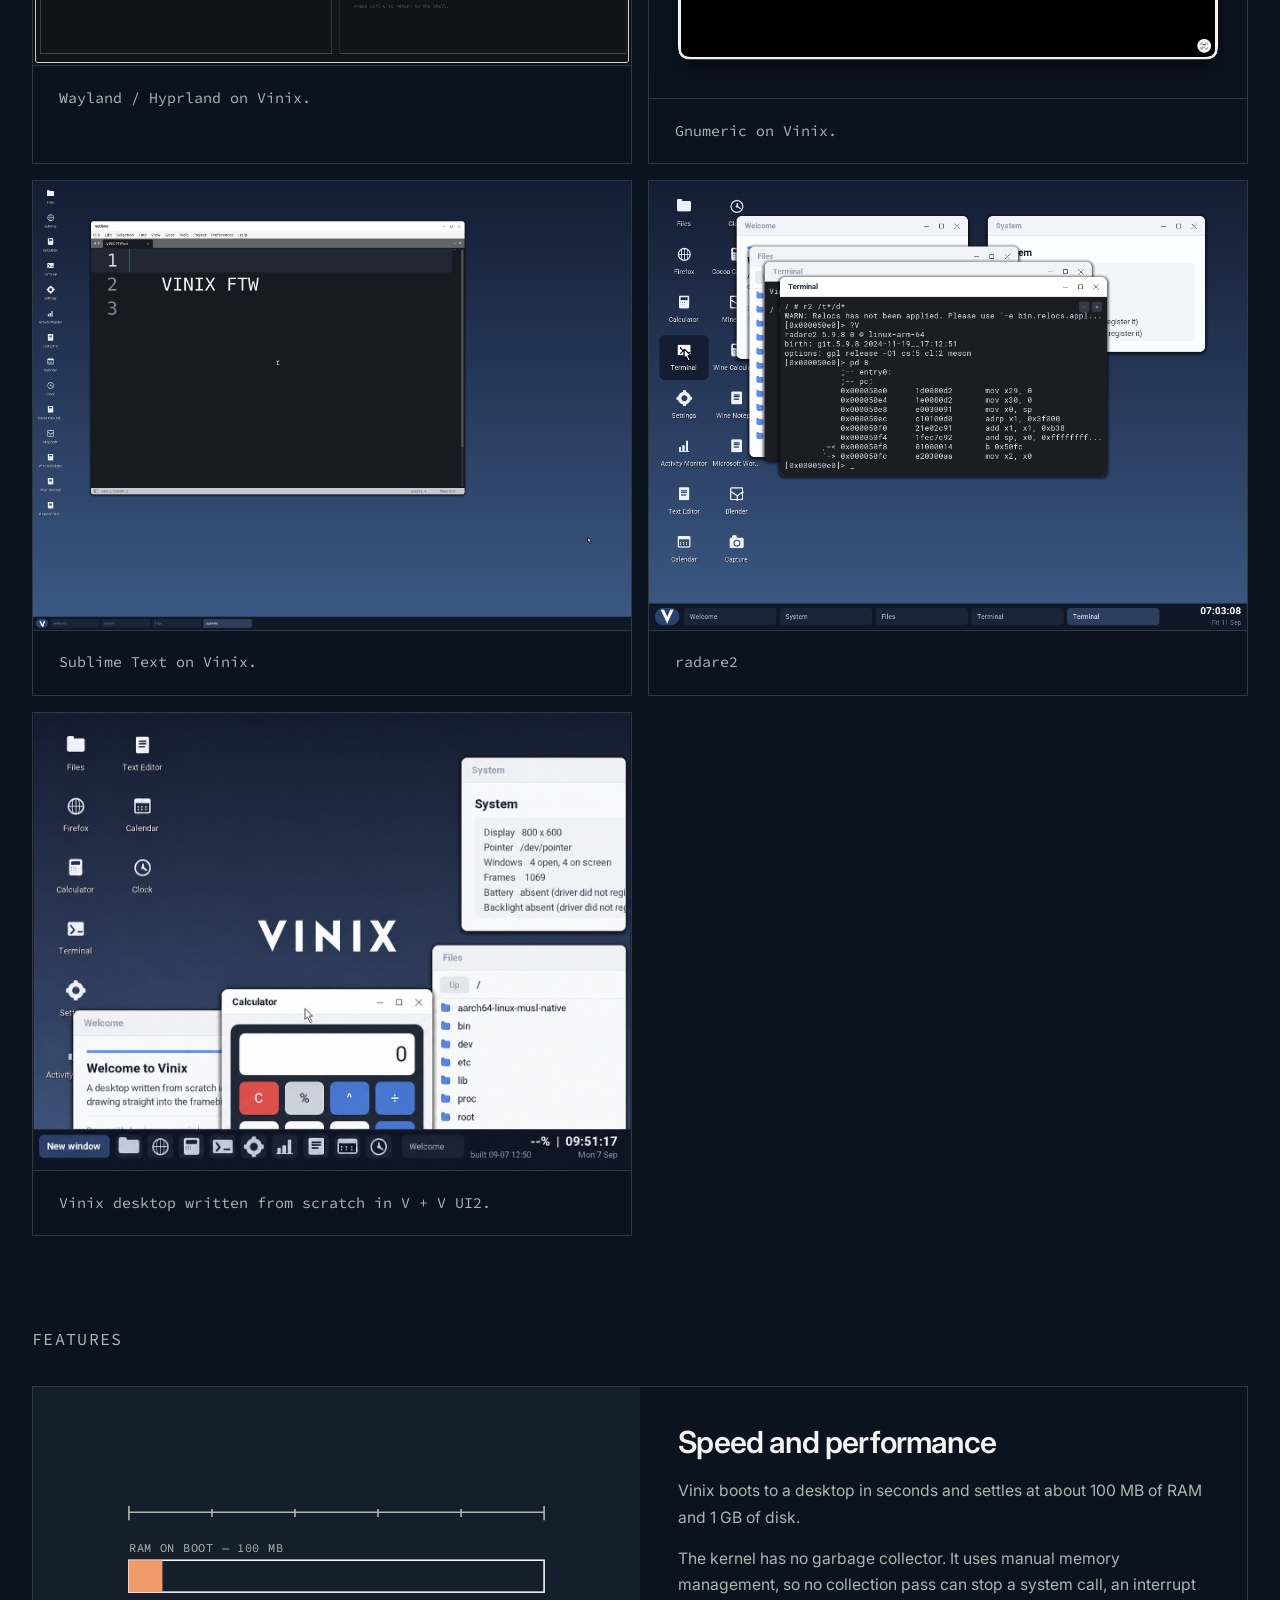
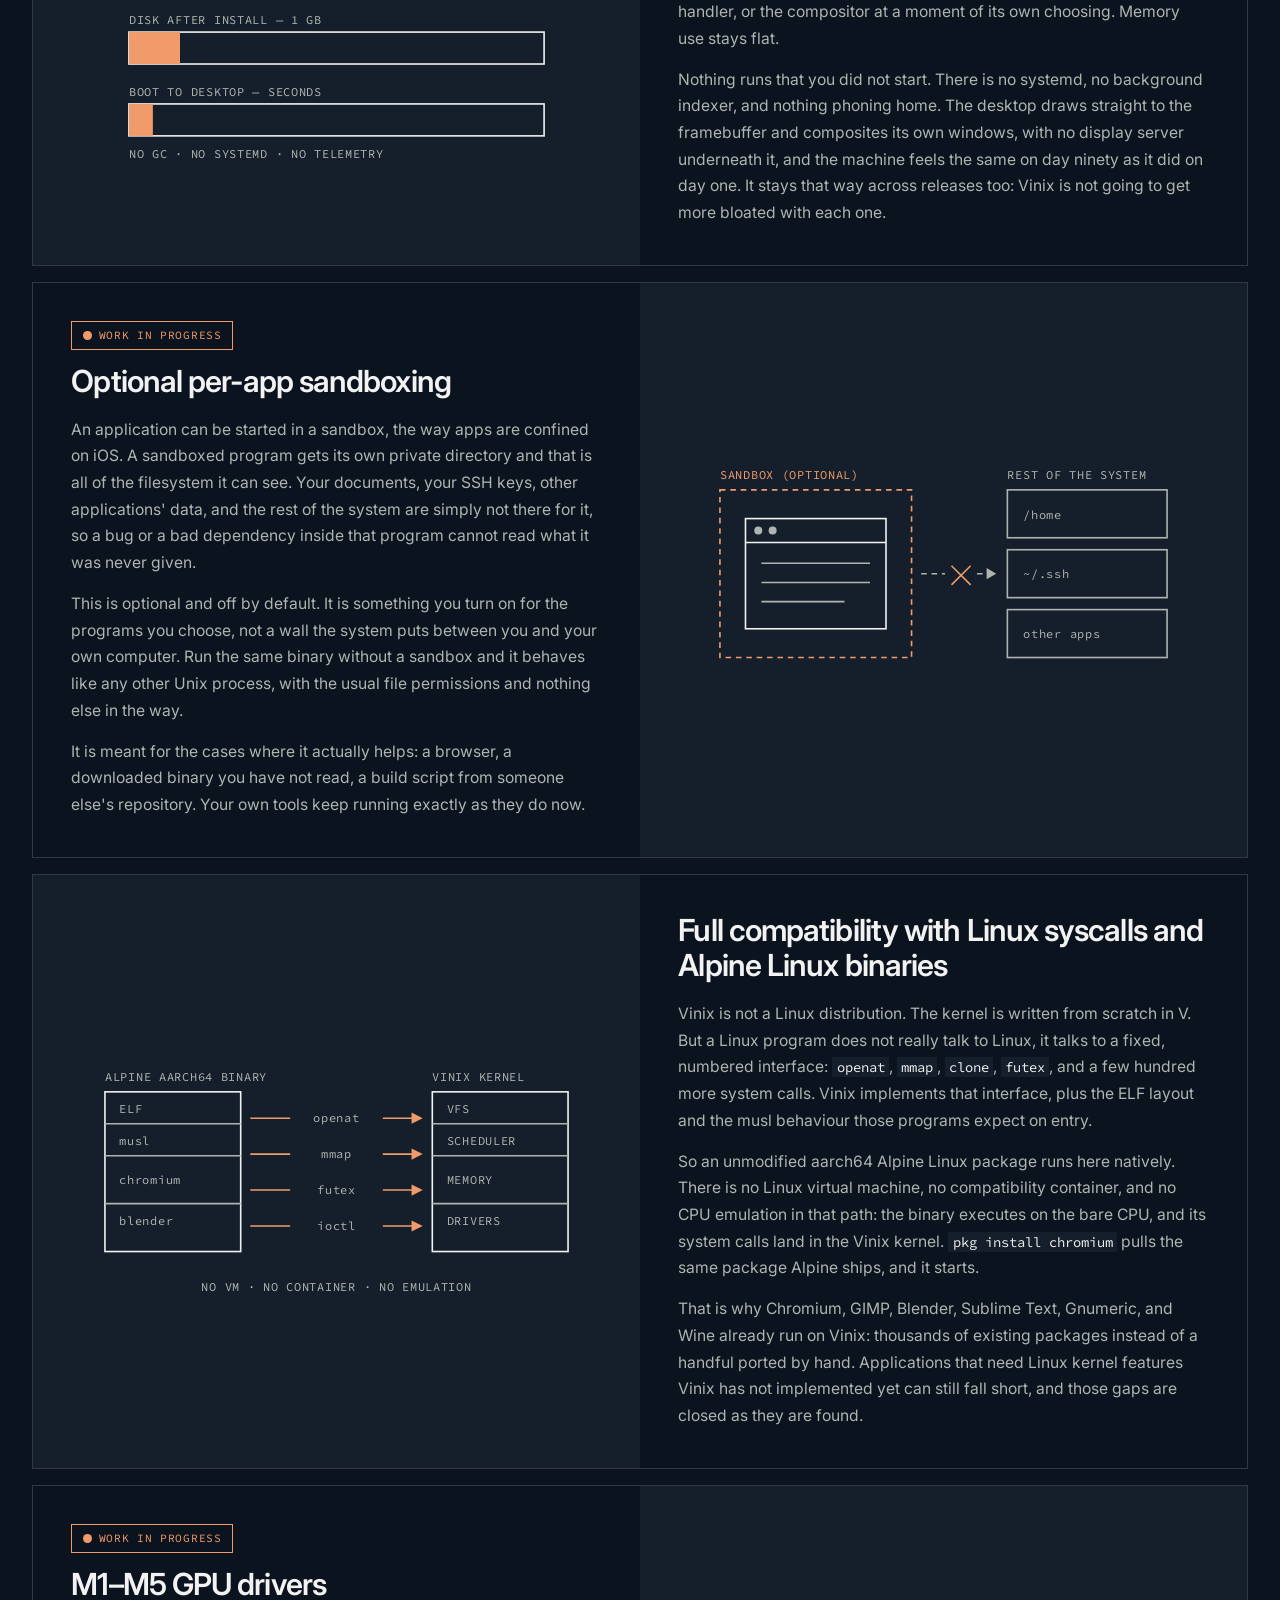
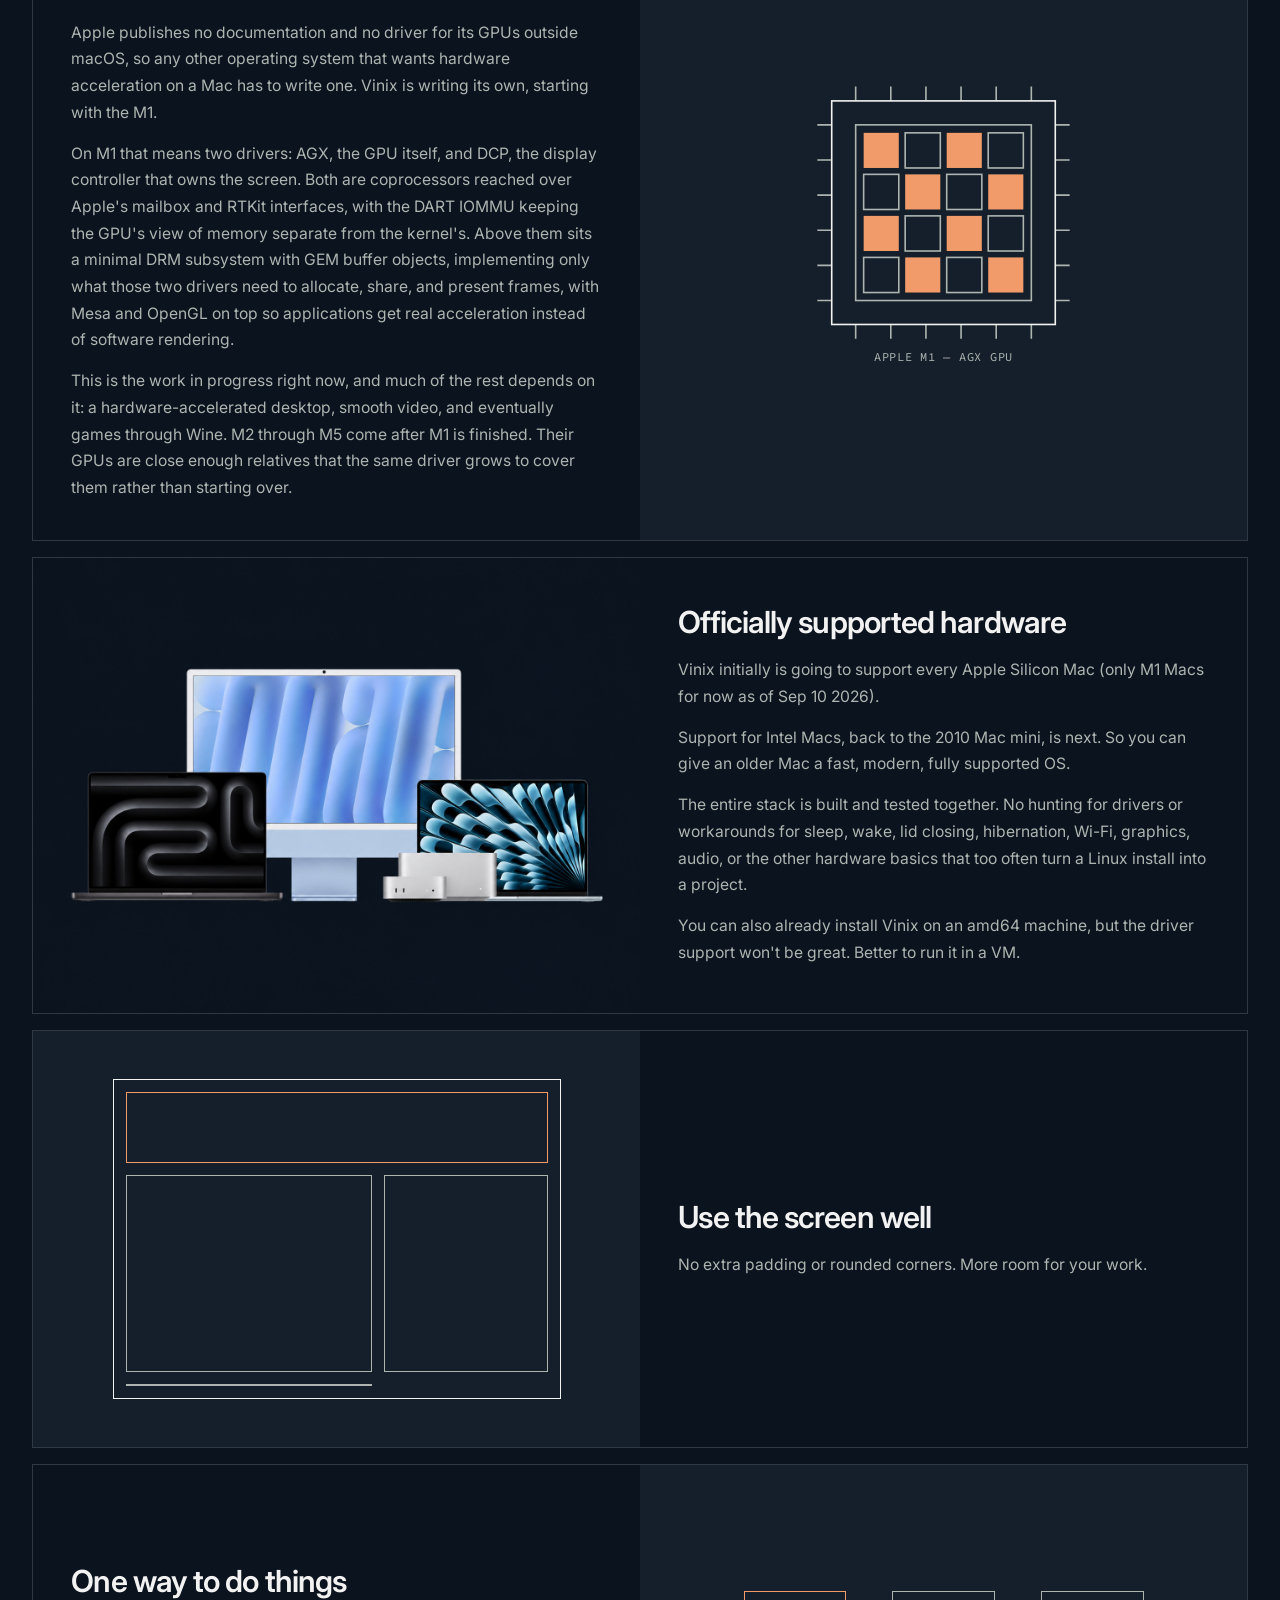
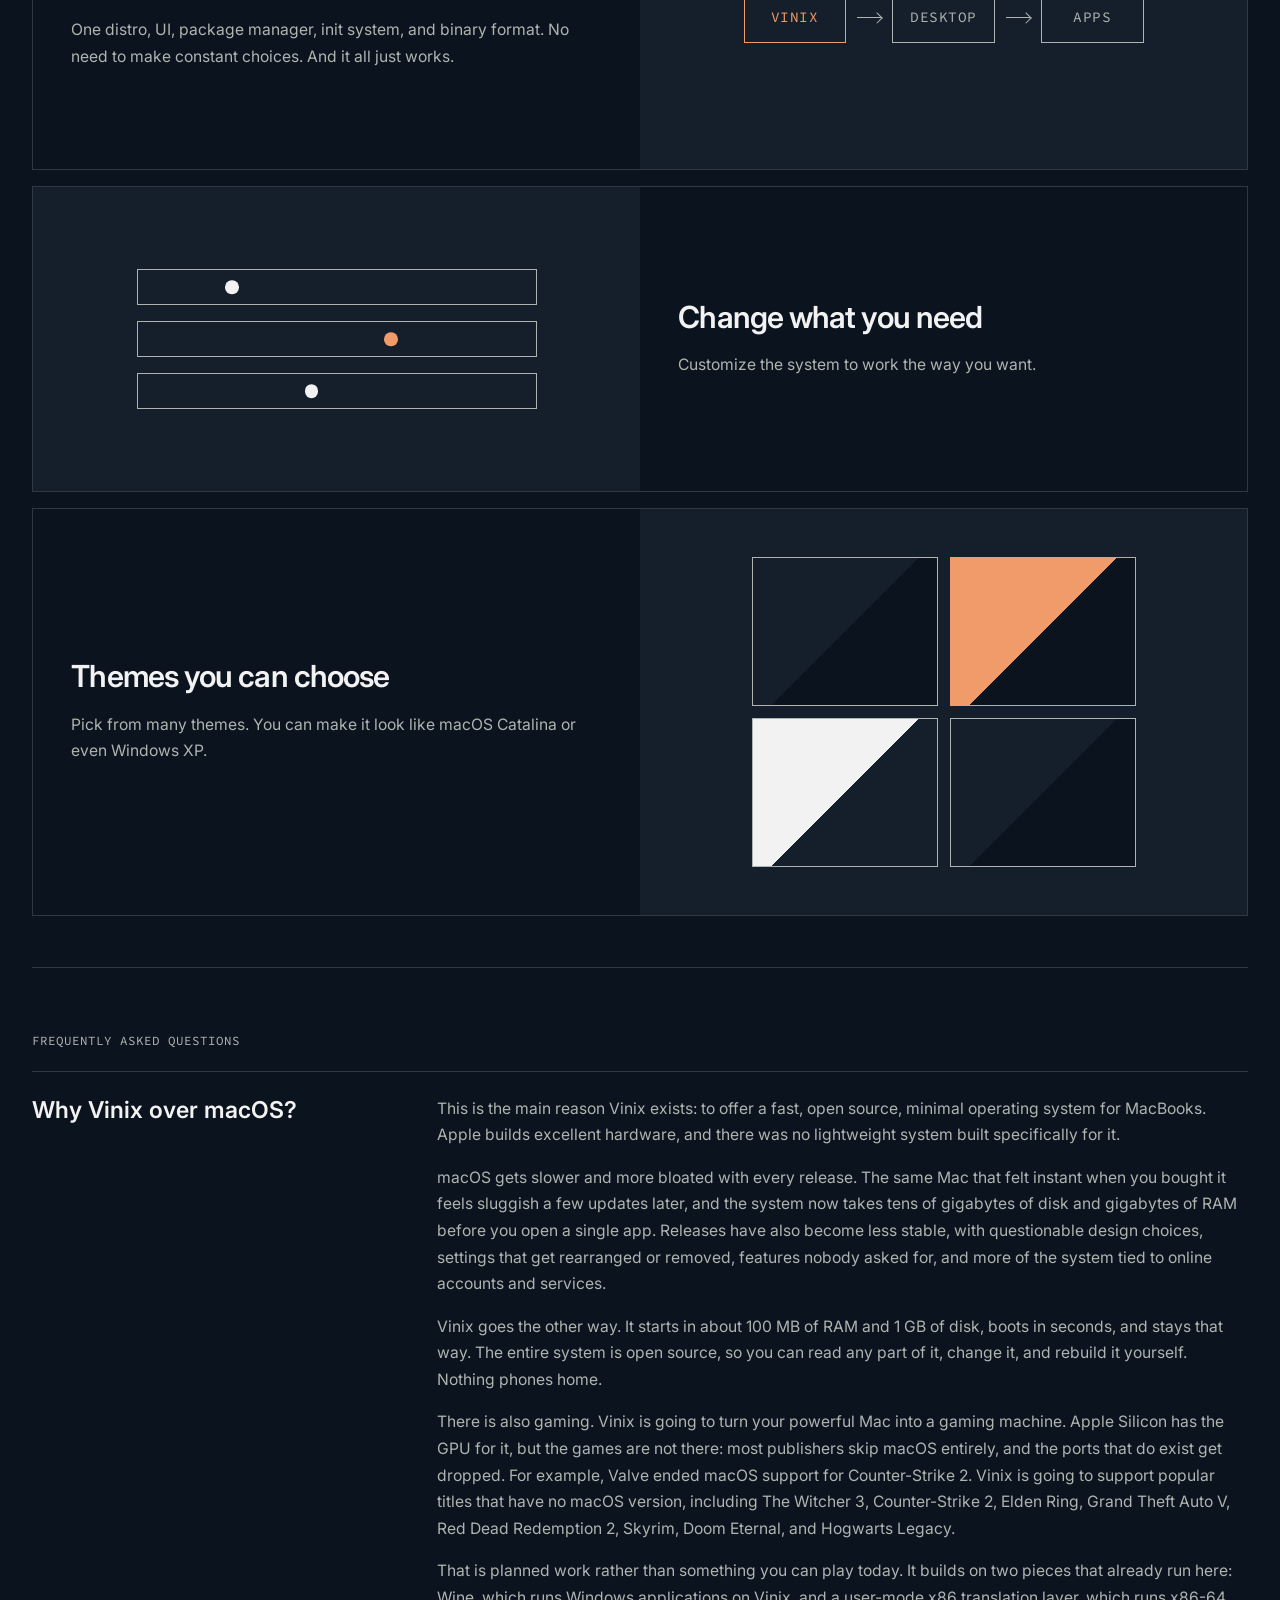
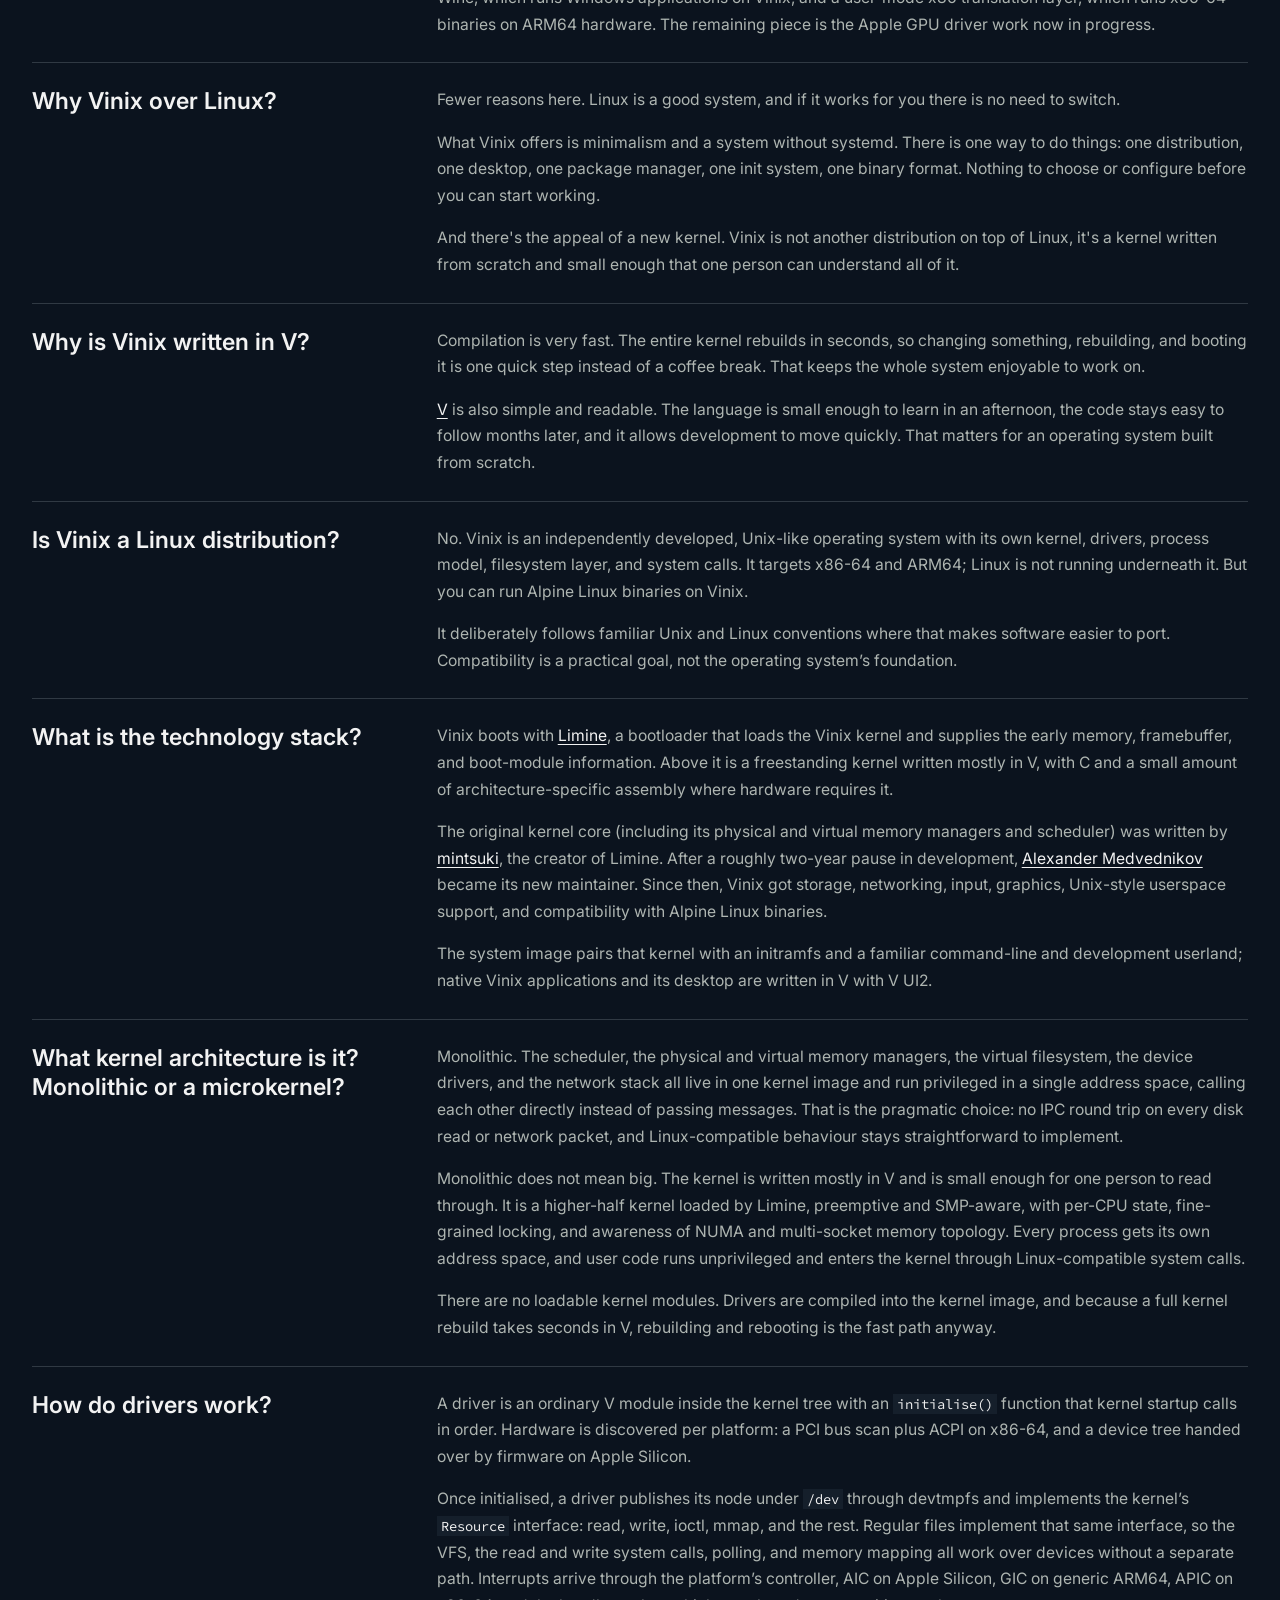
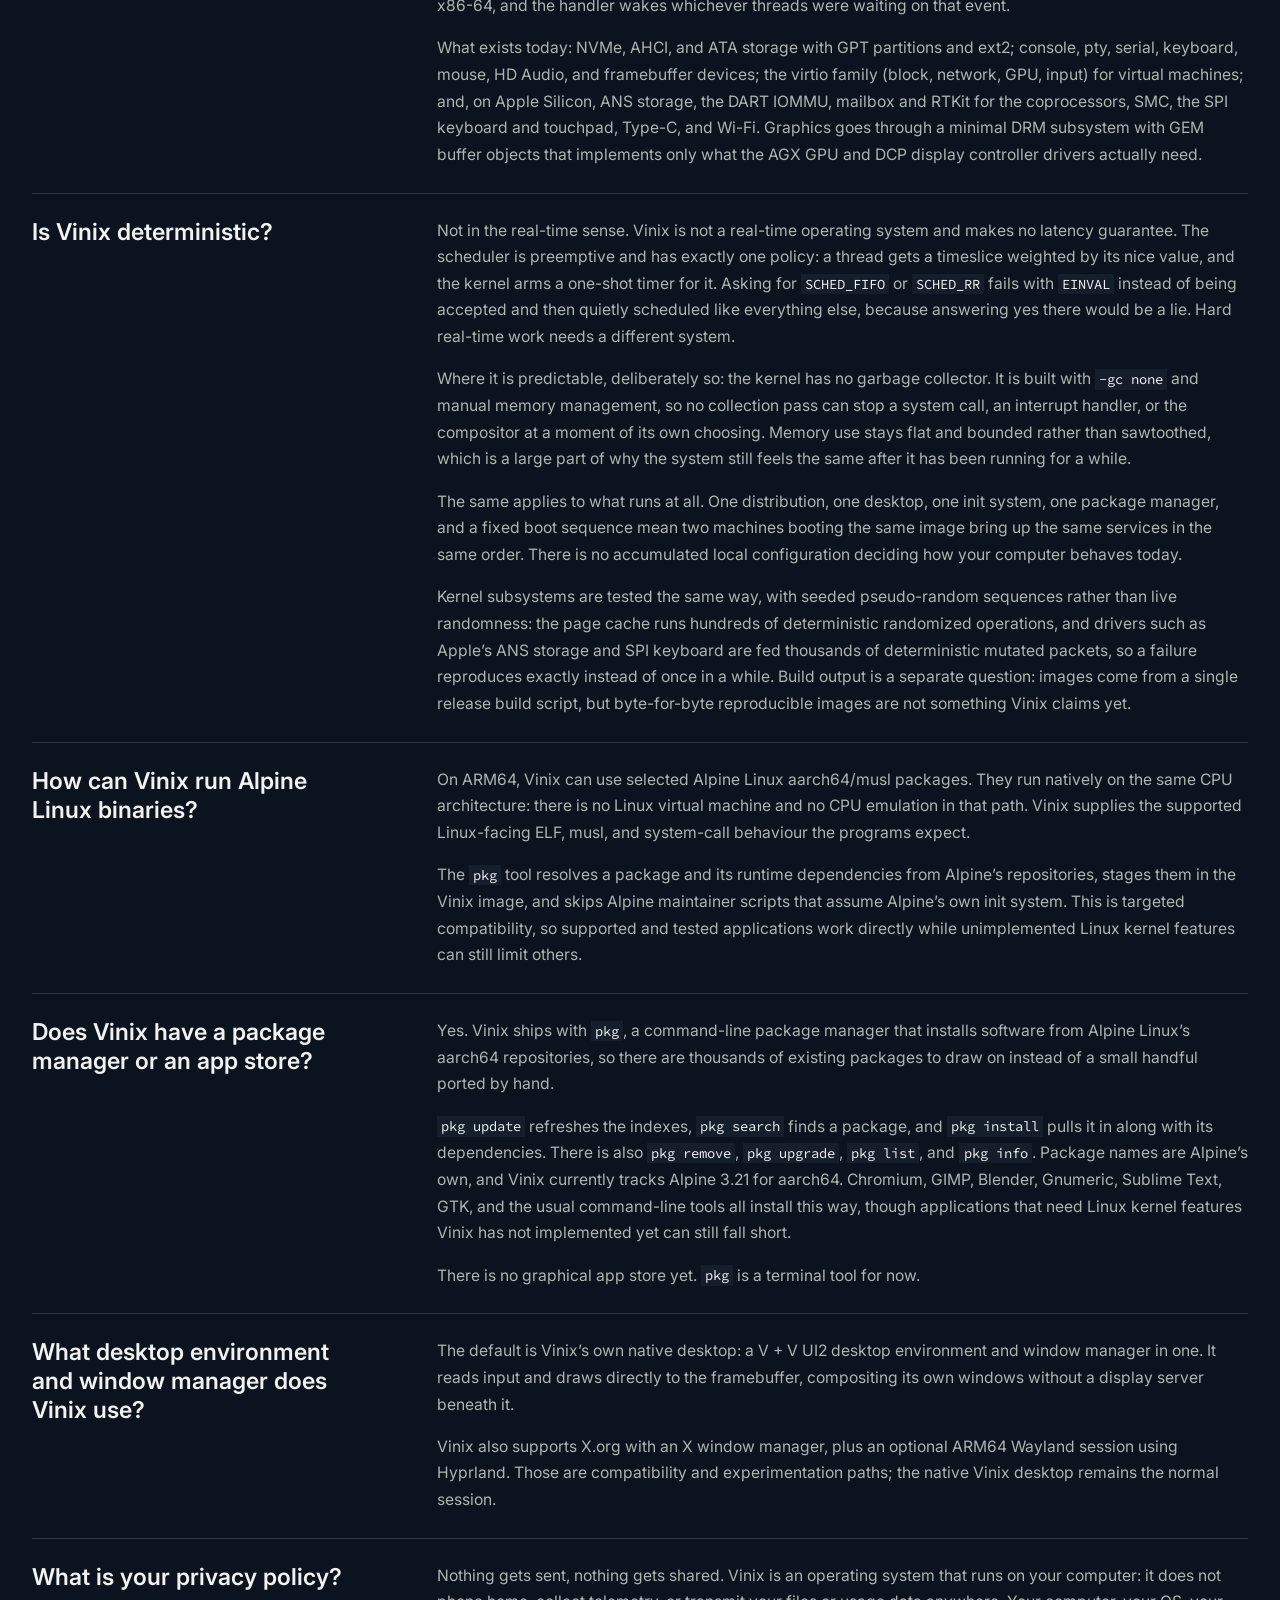
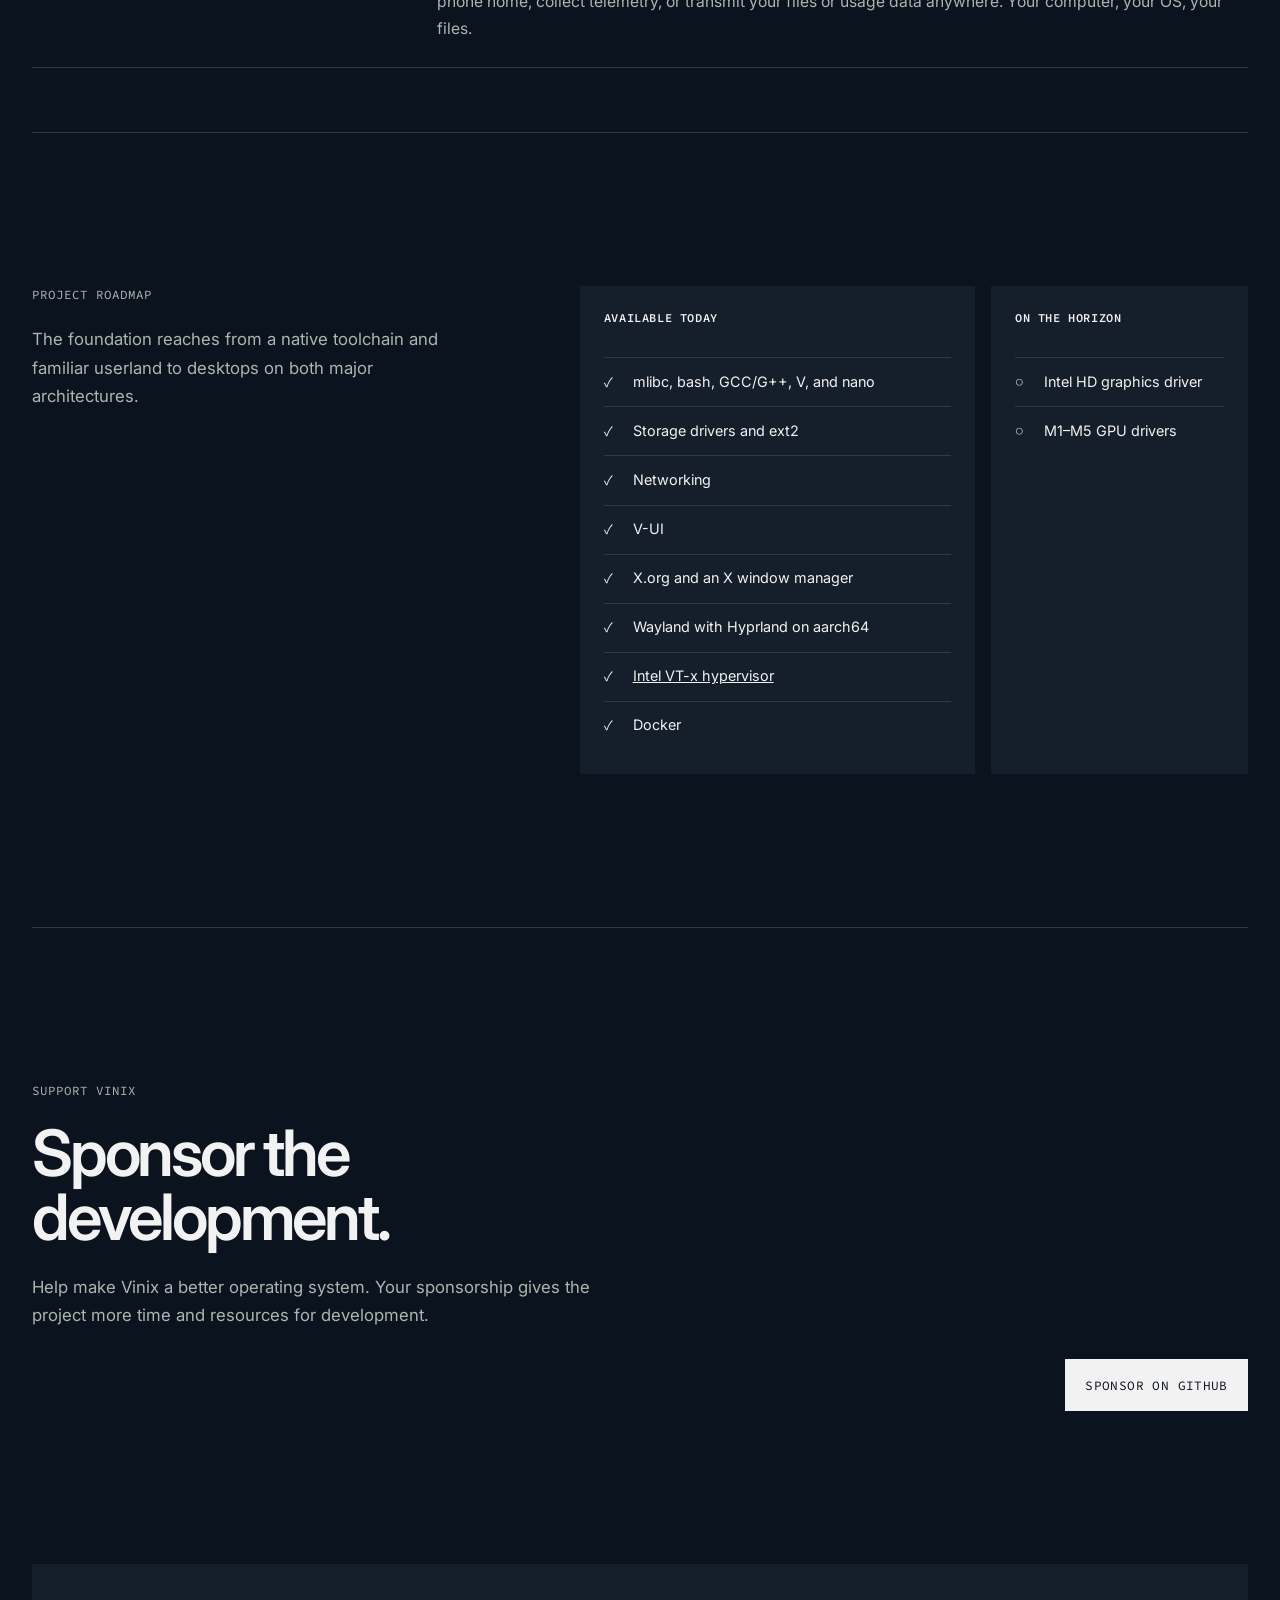
==== commit dcf9da7a: "privacy" ====
--- a/index.html
+++ b/index.html
@@ -982,6 +982,16 @@
 							</p>
 						</div>
 					</article>
+					<article class="faq-item">
+						<h3>What is your privacy policy?</h3>
+						<div class="faq-answer">
+							<p>
+								Nothing gets sent, nothing gets shared. Vinix is an operating system that runs on your
+								computer: it does not phone home, collect telemetry, or transmit your files or usage data
+								anywhere. Your computer, your OS, your files.
+							</p>
+						</div>
+					</article>
 				</div>
 			</section>
 
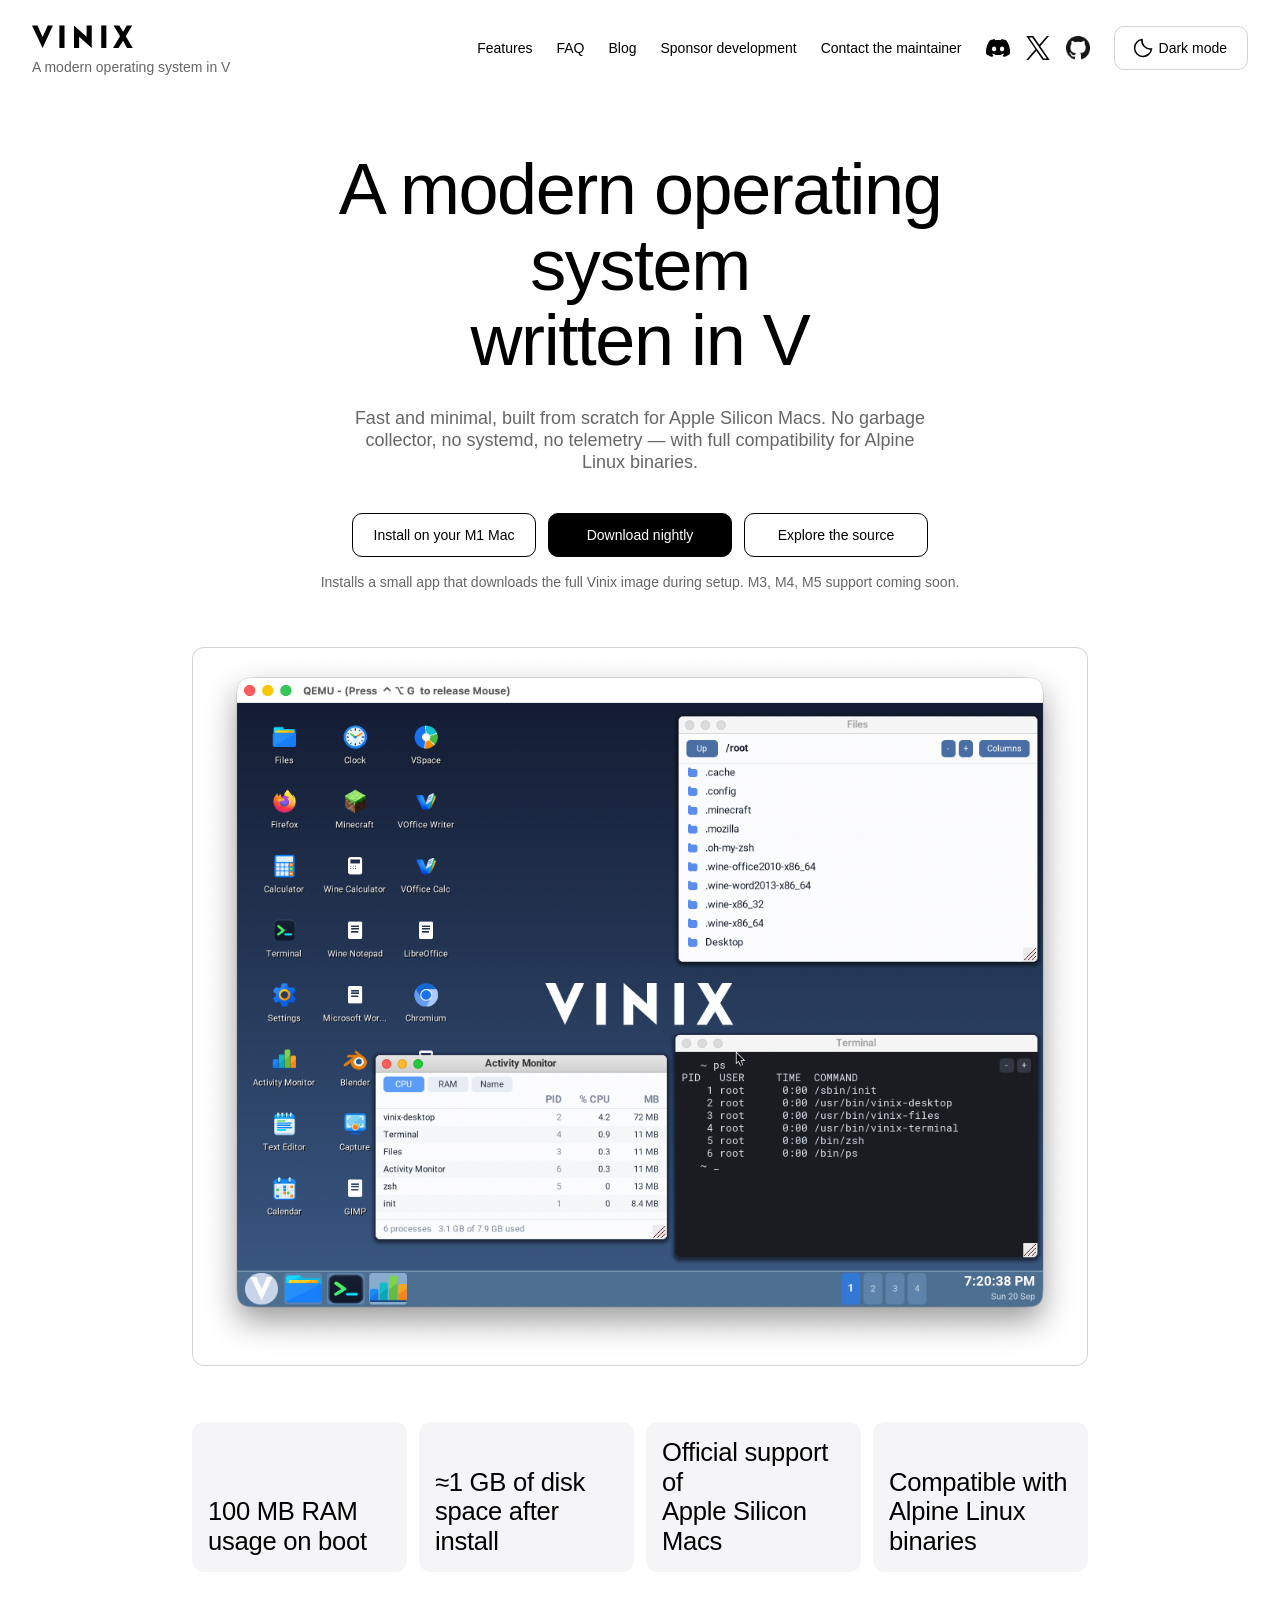
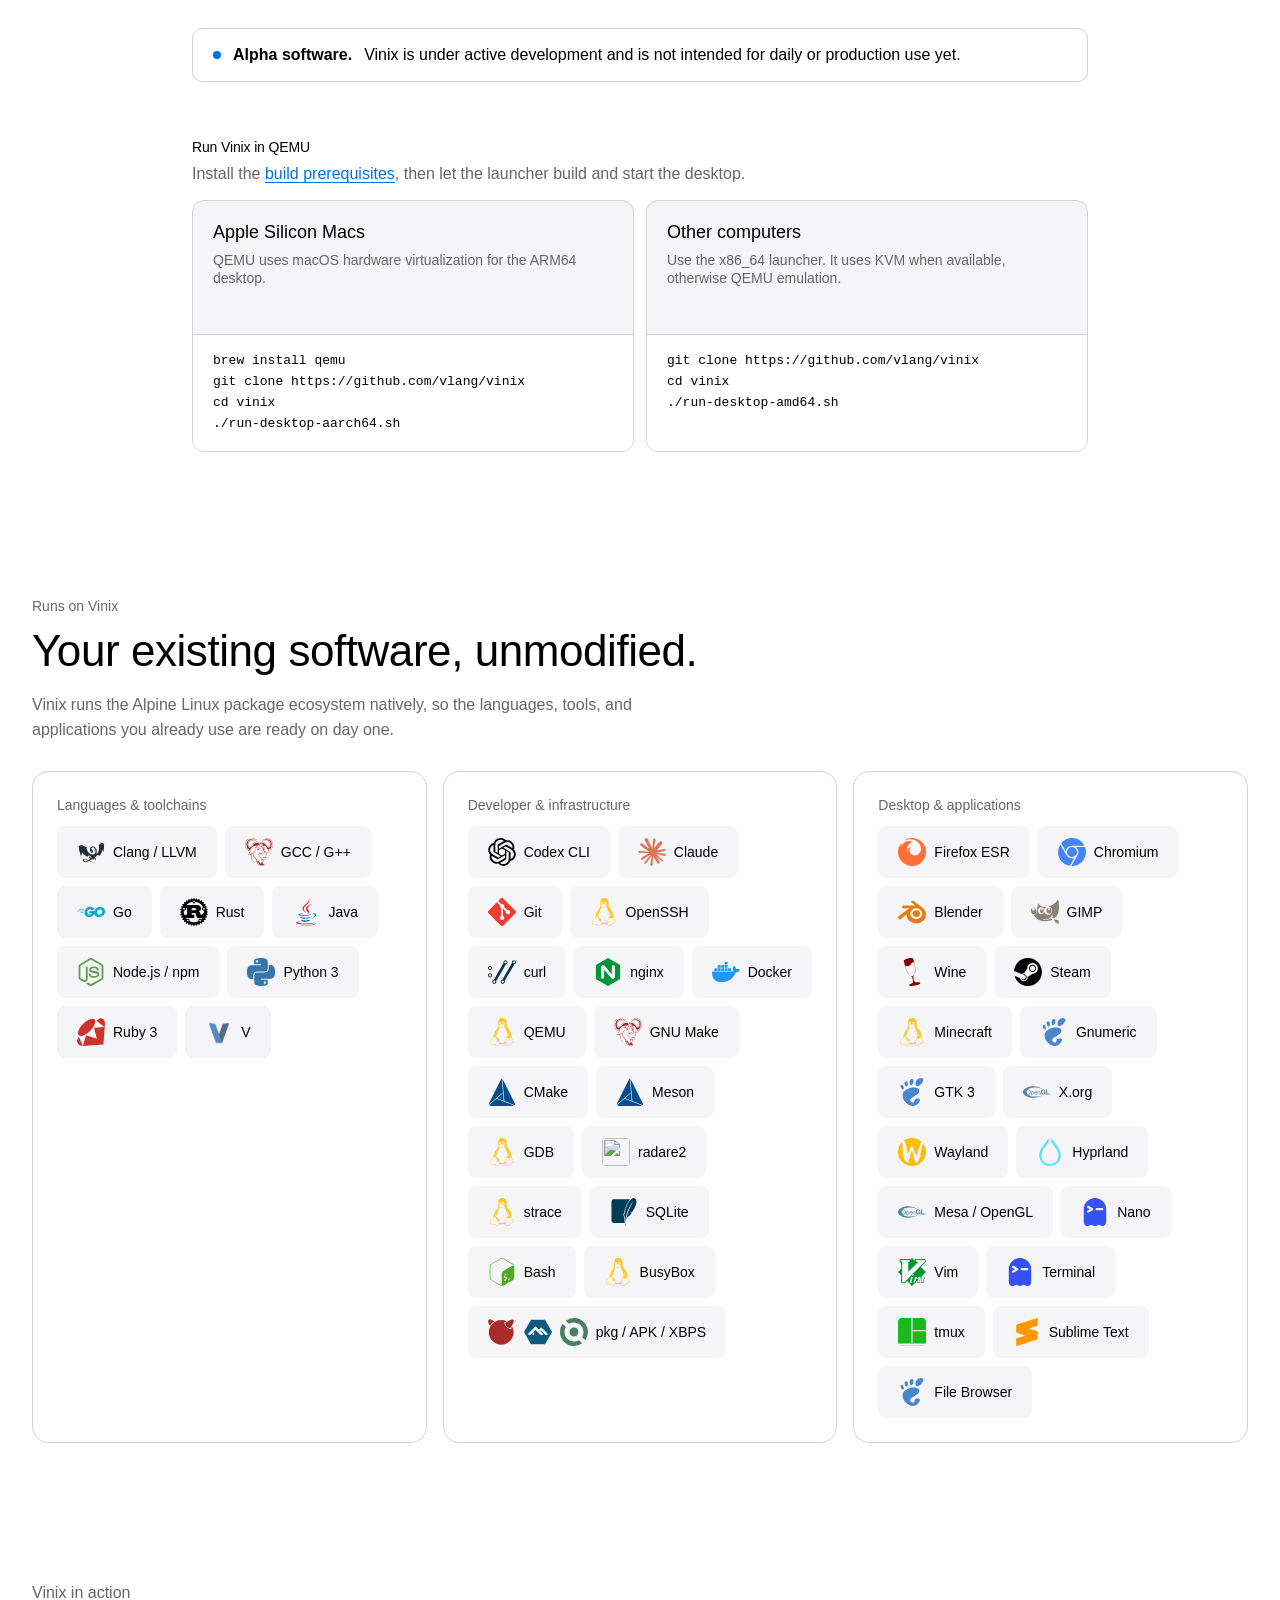
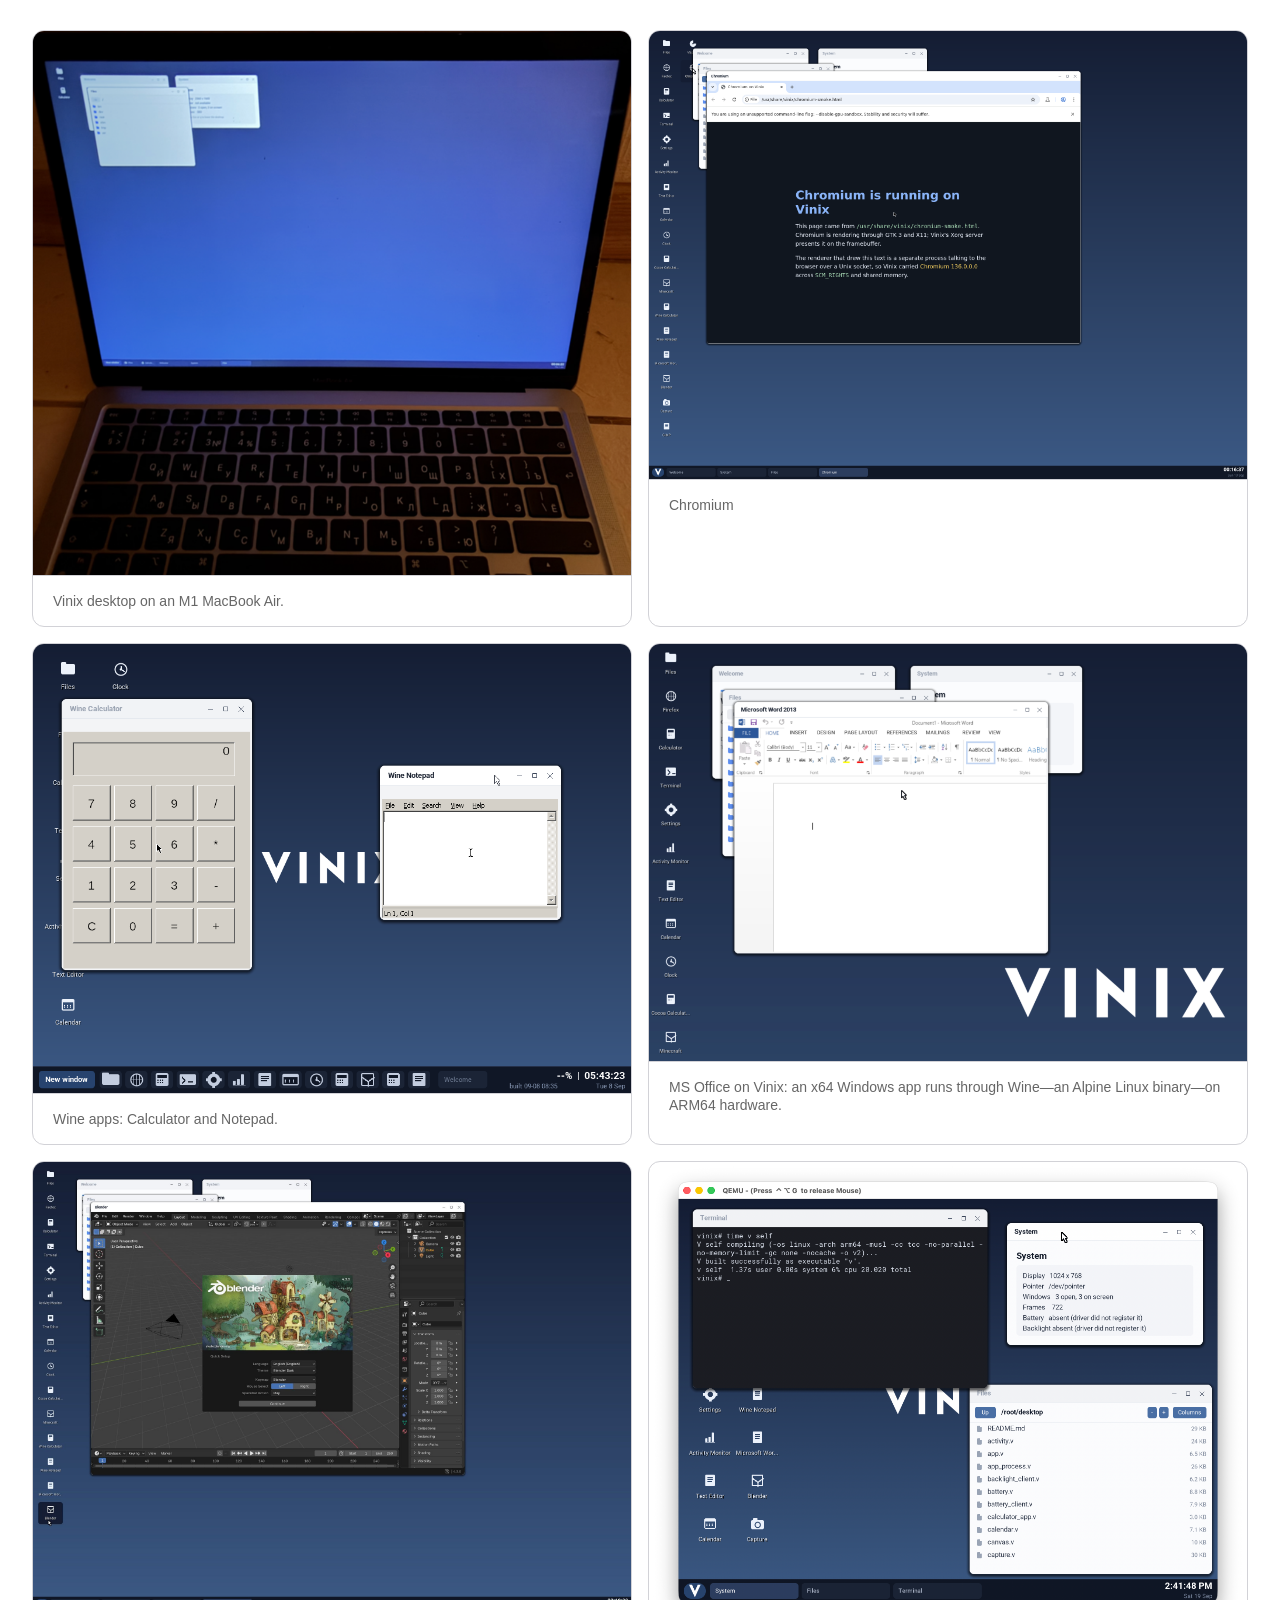
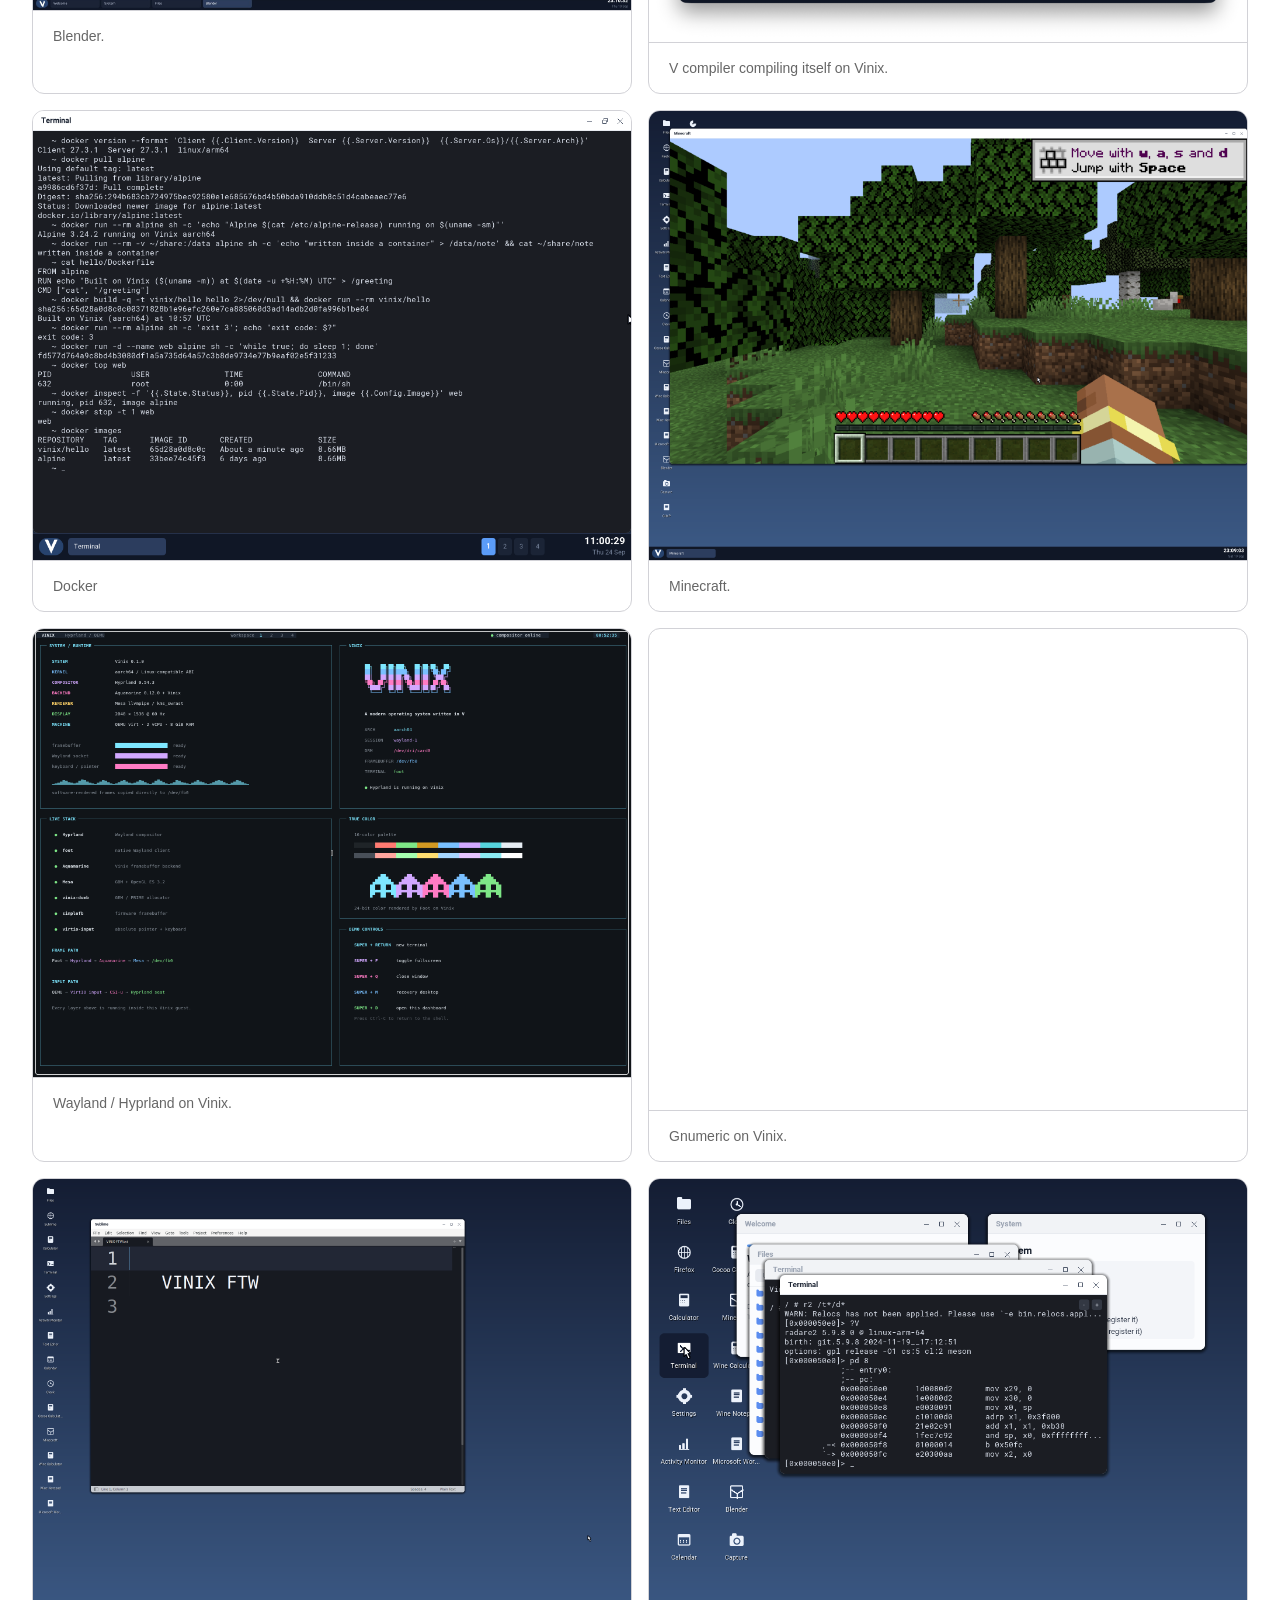
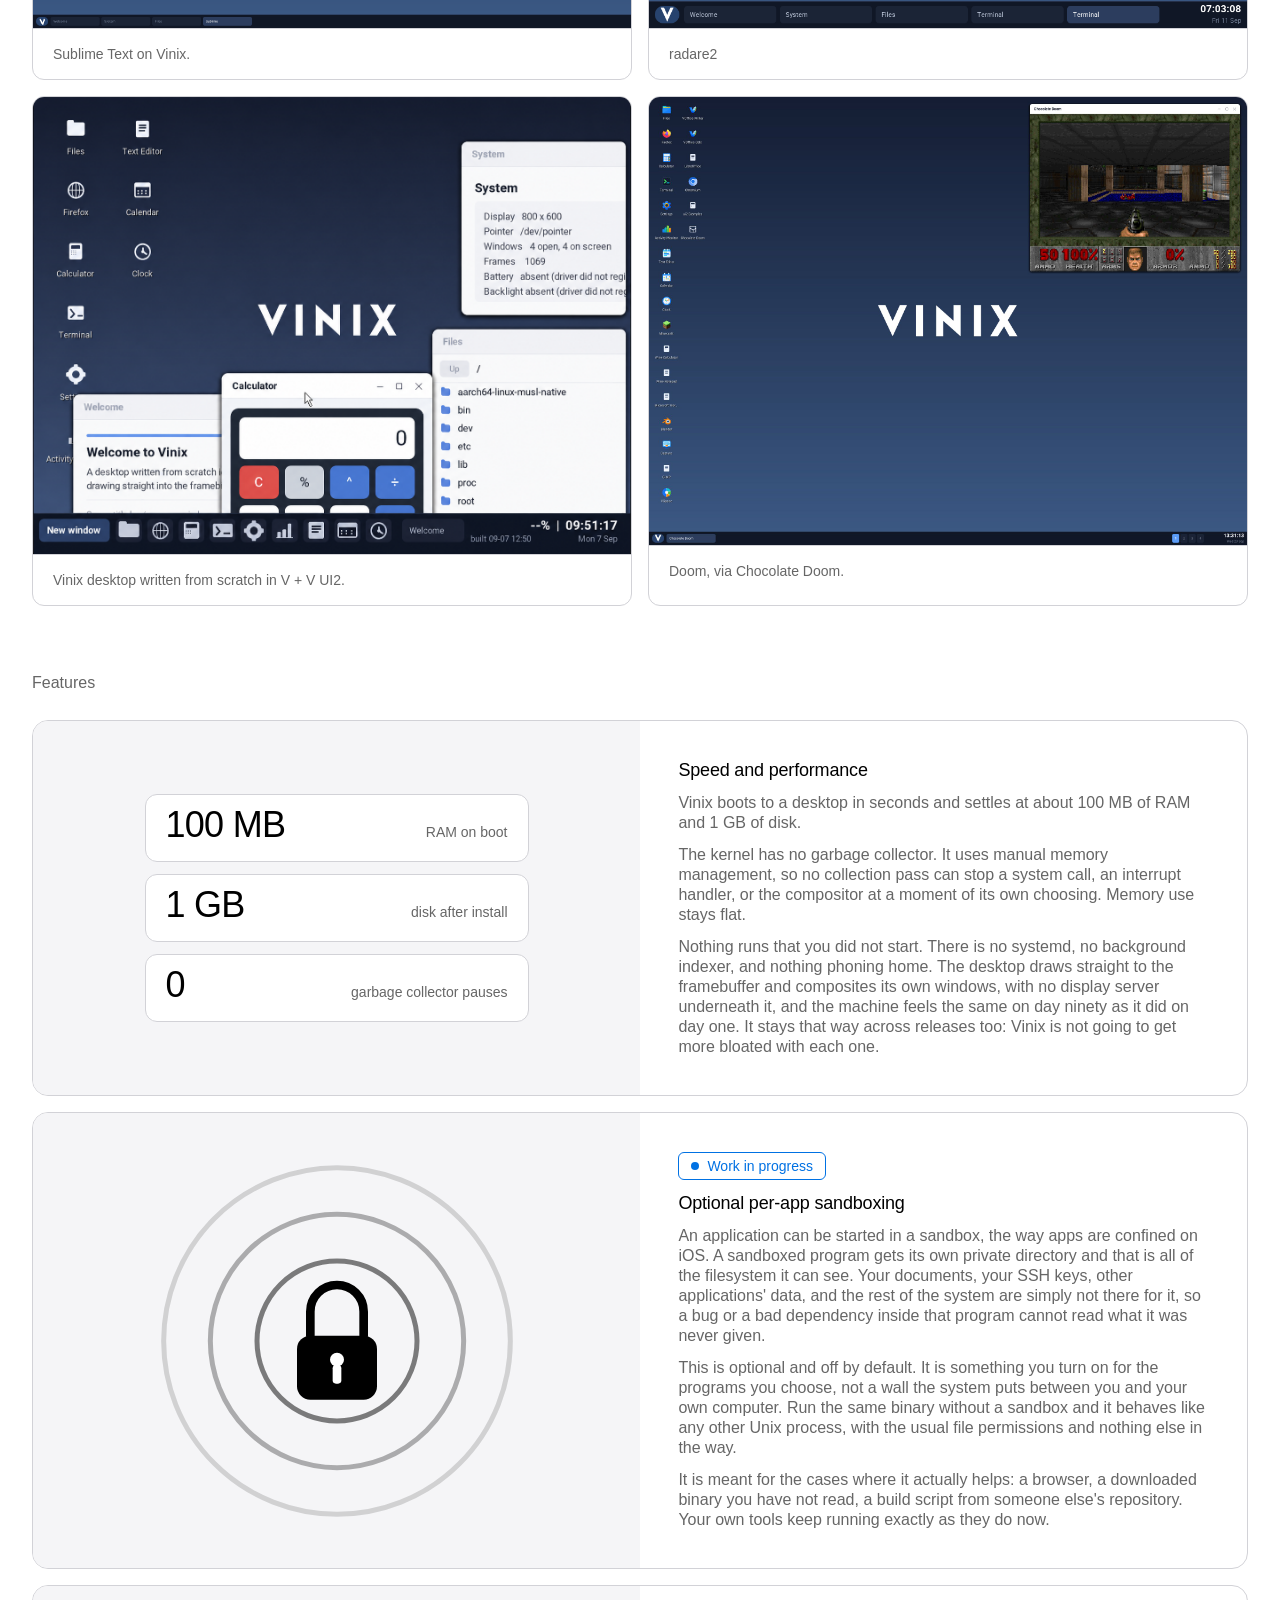
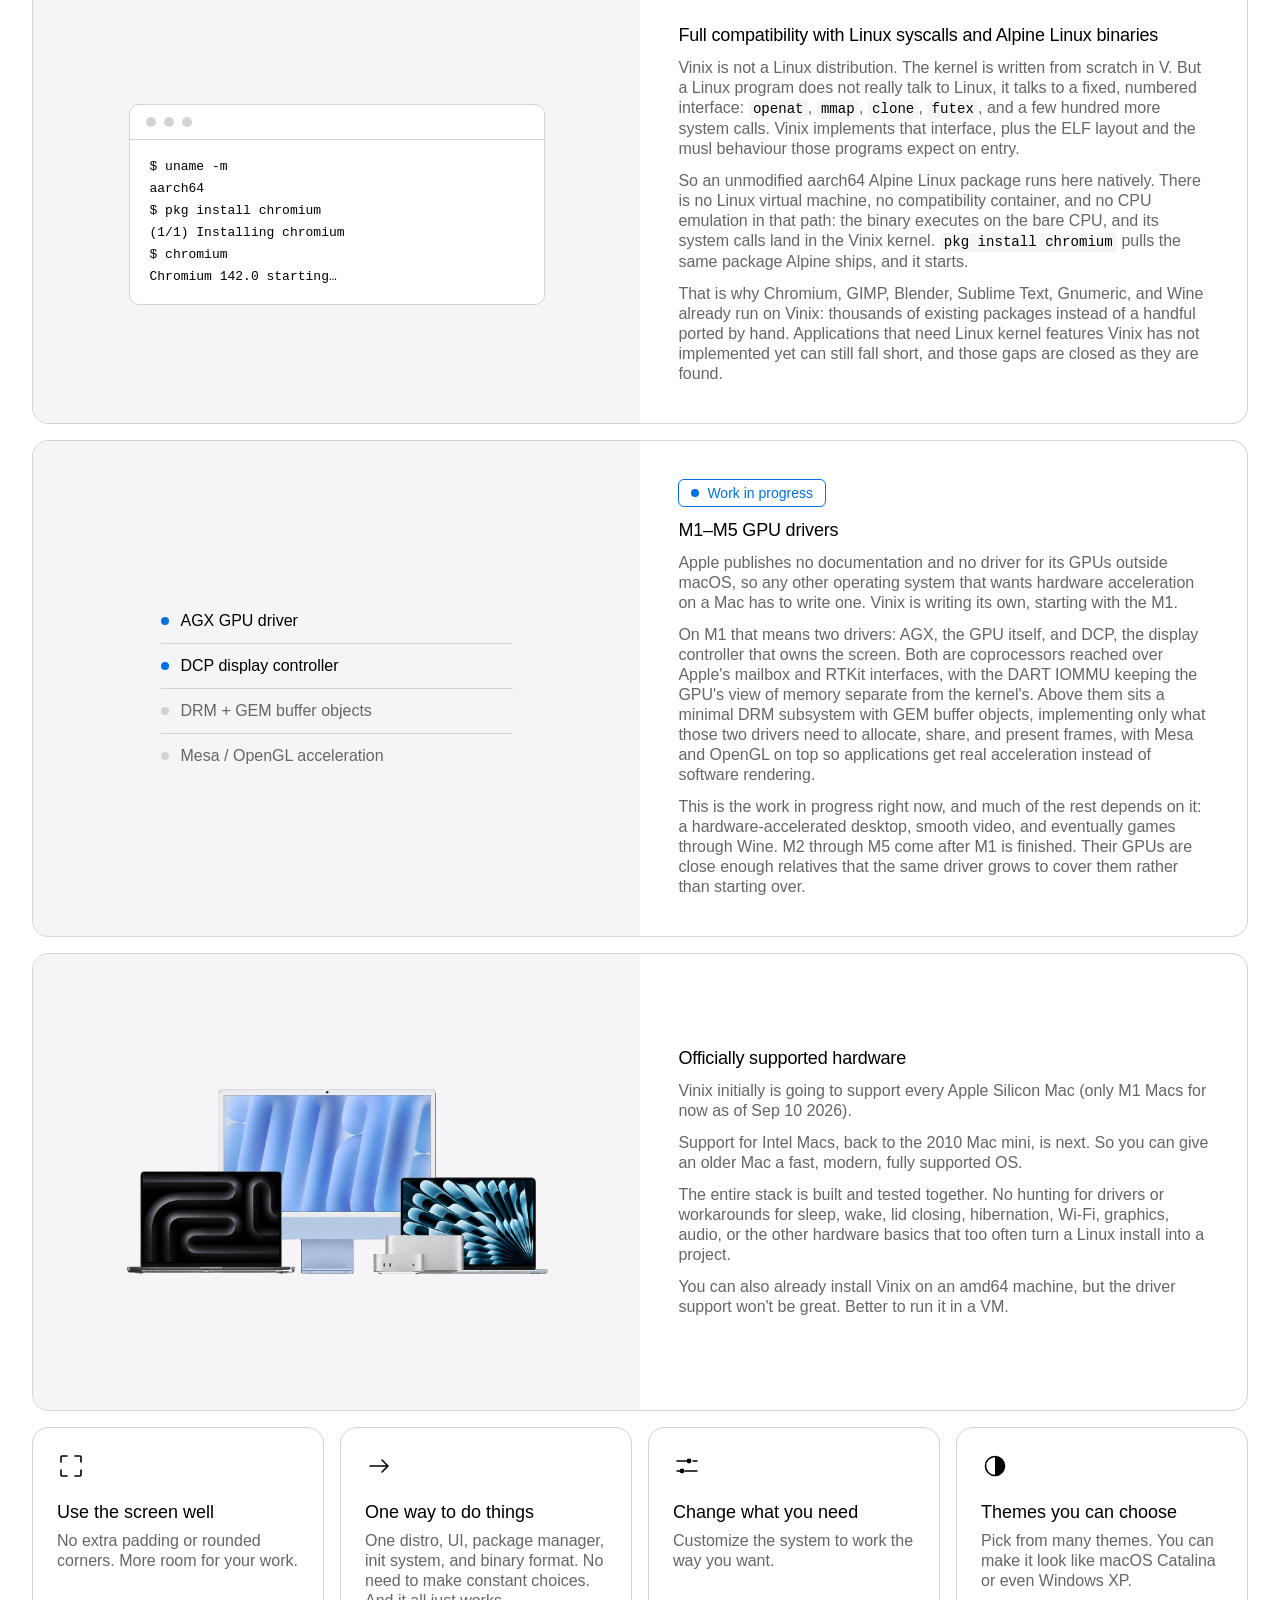
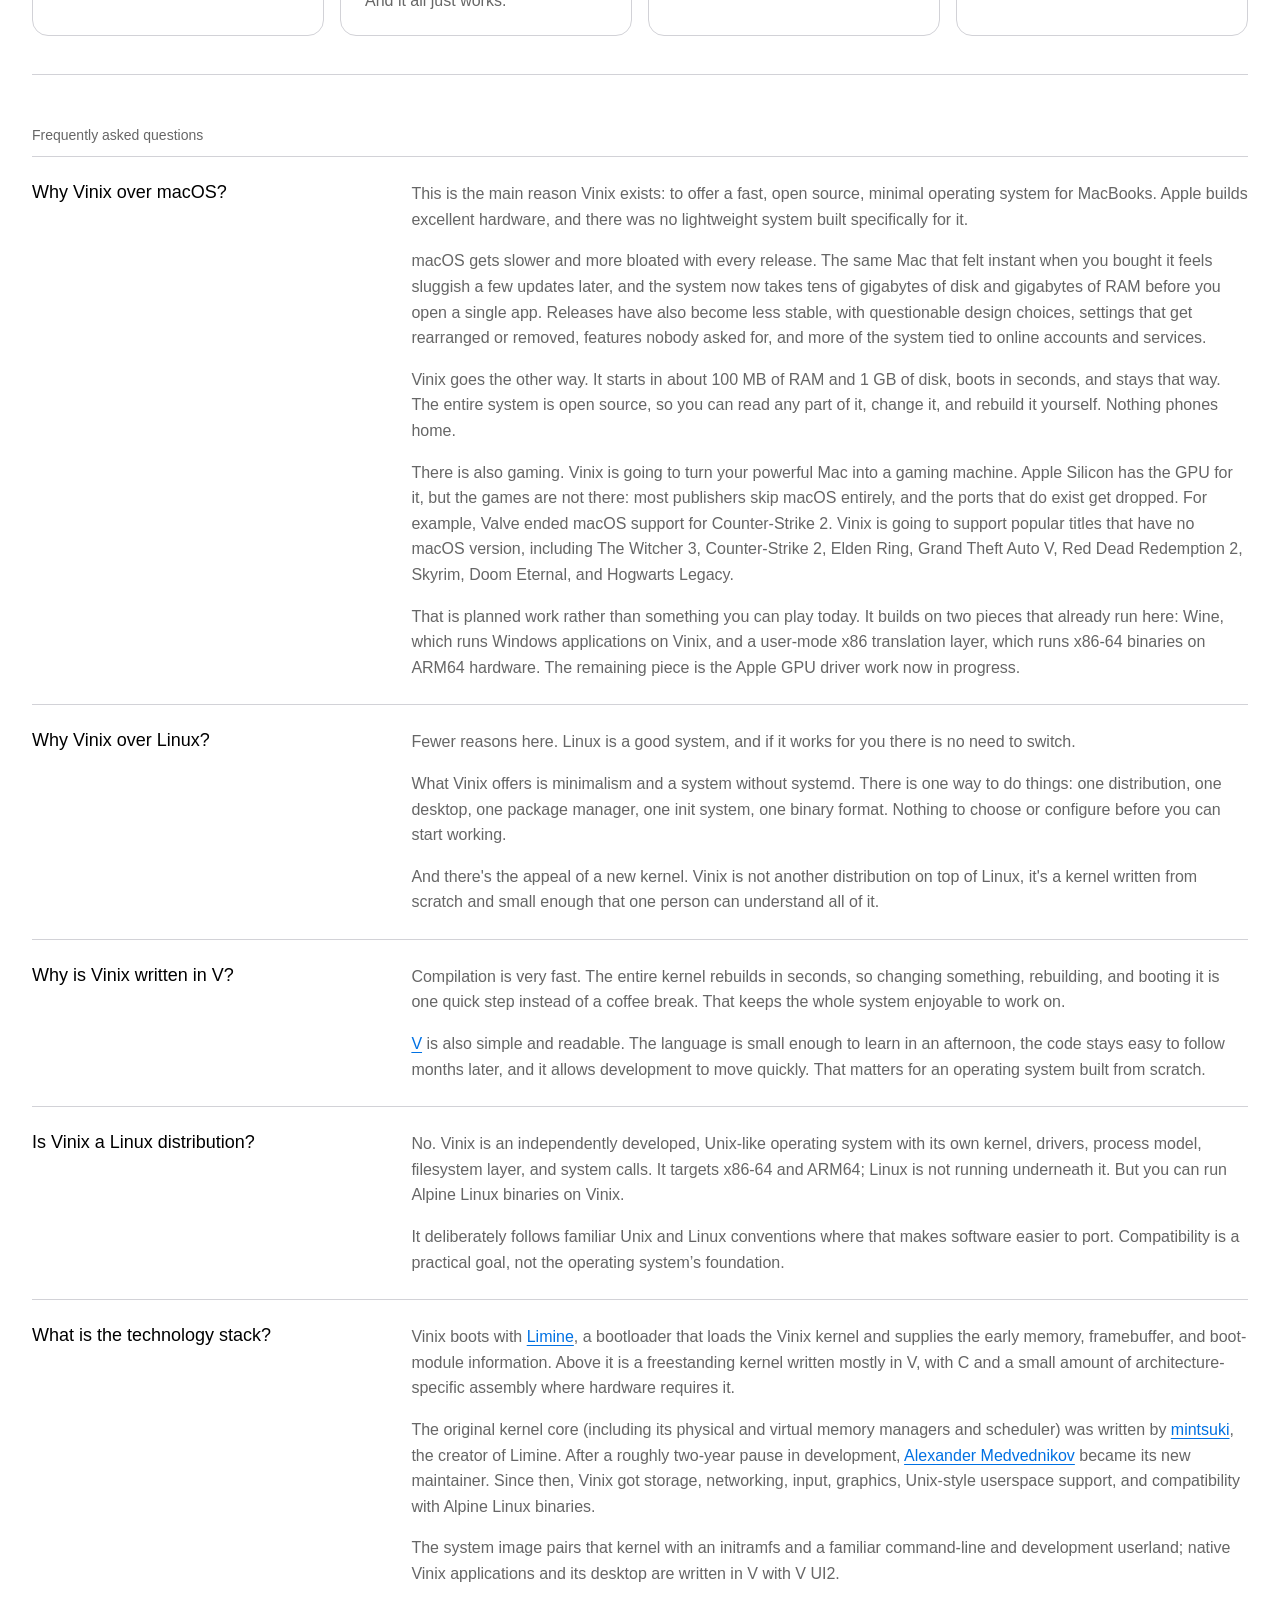
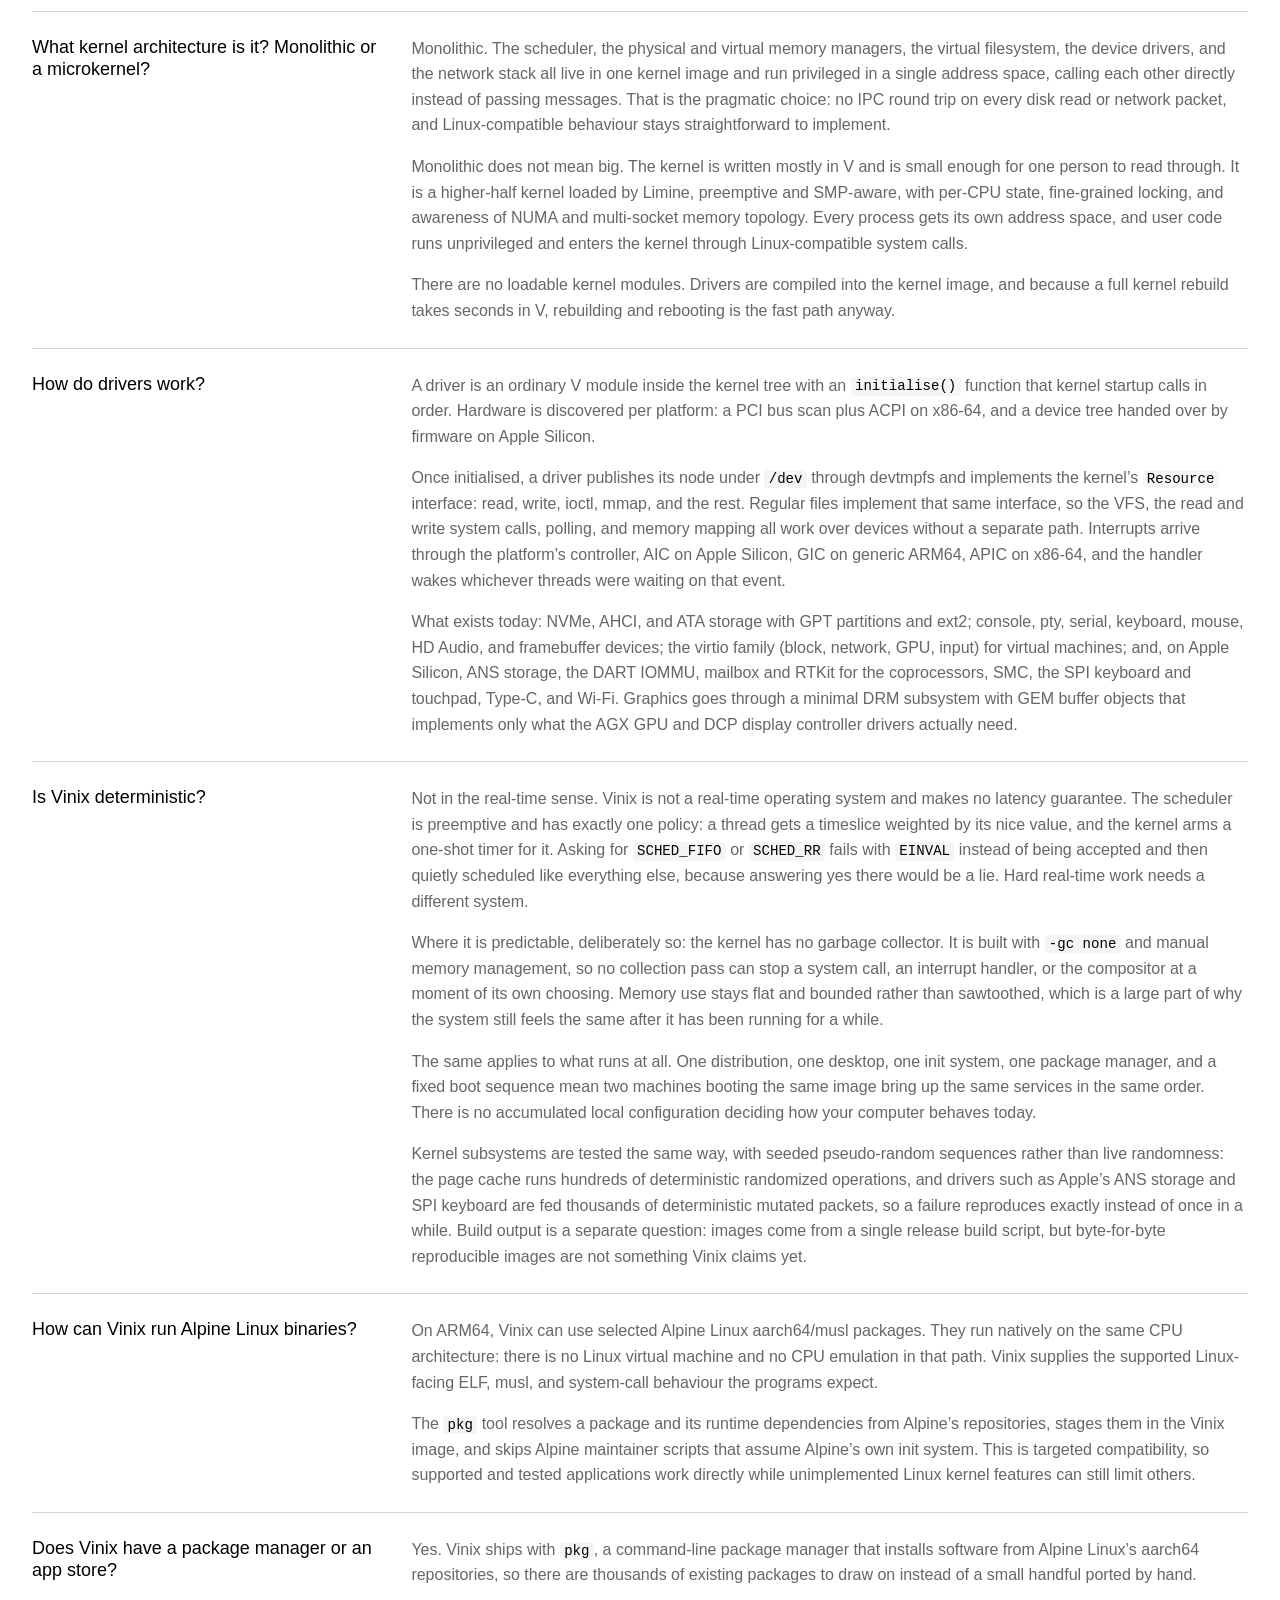
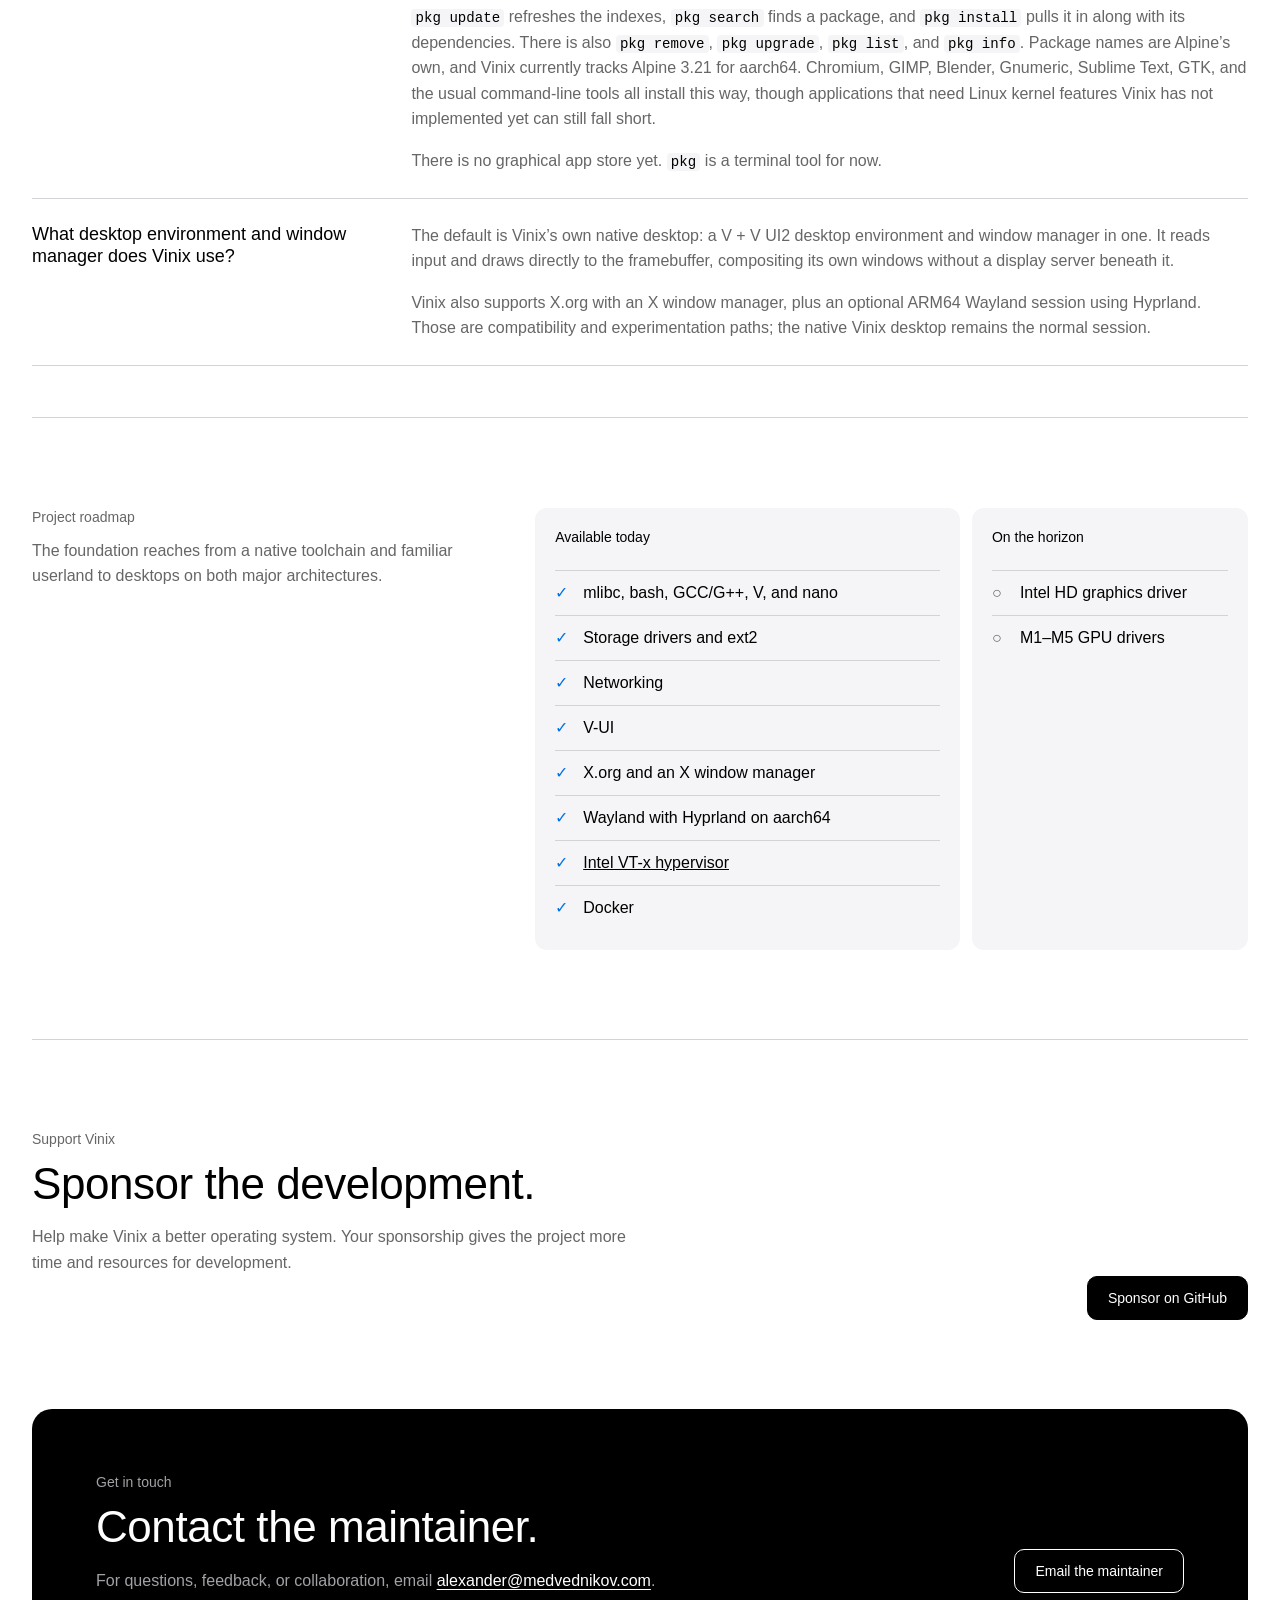
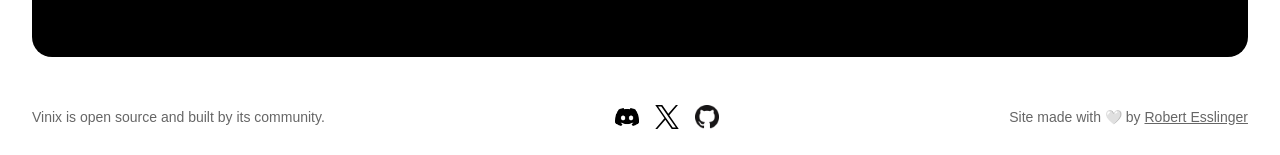
==== commit 454cc089: "feat: site overhaul" ====
--- a/index.html
+++ b/index.html
@@ -7,7 +7,7 @@
 			name="description"
 			content="Vinix is a modern operating system written in the V programming language."
 		/>
-		<meta name="theme-color" content="#0b131e" />
+		<meta name="theme-color" content="#ffffff" />
 		<meta name="robots" content="index, follow" />
 		<link rel="canonical" href="https://vinix-os.org/" />
 		<meta property="og:type" content="website" />
@@ -36,17 +36,11 @@
 				"image": "https://vinix-os.org/assets/vinix-social-preview.png"
 			}
 		</script>
-		<script src="theme.js?v=20260909-1"></script>
+		<script src="theme.js?v=20261004-1"></script>
 		<title>Vinix — A modern operating system written in V</title>
 
 		<link rel="icon" href="assets/vinix-logo.svg" type="image/svg+xml" />
-		<link rel="preconnect" href="https://fonts.googleapis.com" />
-		<link rel="preconnect" href="https://fonts.gstatic.com" crossorigin />
-		<link
-			href="https://fonts.googleapis.com/css2?family=Inter:wght@400;500;600;700&amp;family=Source+Code+Pro:wght@500&amp;display=swap"
-			rel="stylesheet"
-		/>
-		<link rel="stylesheet" href="style.css?v=20260918-1" />
+		<link rel="stylesheet" href="style.css?v=20261004-5" />
 	</head>
 	<body>
 		<header class="site-header">
@@ -105,71 +99,81 @@
 						<circle cx="12" cy="12" r="4" />
 						<path d="M12 2v2m0 16v2M2 12h2m16 0h2M4.9 4.9l1.4 1.4m11.4 11.4 1.4 1.4m0-14.2-1.4 1.4M6.3 17.7l-1.4 1.4" />
 					</svg>
-					<span>Dark mode</span>
+					<span class="button-label">Dark mode</span>
 				</button>
 			</div>
 		</header>
 
 		<main id="top">
 			<section class="hero" aria-label="Vinix desktop preview">
-				<div class="hero-copy">
-					<a class="hero-screenshot" href="assets/vinix-qemu-desktop-hero.png" aria-label="Open the Vinix QEMU desktop screenshot at full size">
-						<img
-							src="assets/vinix-qemu-desktop-hero.png"
-							width="2272"
-							height="1824"
-							fetchpriority="high"
-							decoding="async"
-							alt="Vinix desktop running in QEMU with Files, Activity Monitor, and Terminal open"
-						/>
-					</a>
-					<div class="hero-highlights" aria-label="Vinix benefits">
-						<p>100 MB RAM<br />usage on boot</p>
-						<p>≈1 GB of disk <br> space after install</p>
-						<p>Official support of <br> Apple Silicon Macs</p>
-						<p>Compatible with<br />Alpine Linux binaries</p>
-					</div>
+				<div class="hero-intro">
+					<h1>A modern operating system<br />written in V</h1>
+					<p class="hero-subhead">Fast and minimal, built from scratch for Apple Silicon Macs. No garbage collector, no systemd, no telemetry — with full compatibility for Alpine Linux binaries.</p>
 					<div class="hero-actions">
-						<a class="button" href="https://github.com/vlang/vinix/releases/download/m1-installer-latest/Vinix-Installer-M1.dmg" onclick="alert('The small Vinix Installer download is starting. Open the DMG when it finishes; the app will download the Vinix image during installation.')">
-							Install on your M1 Mac
+						<a class="button" href="https://github.com/vlang/vinix/releases/download/m1-installer-latest/Vinix-Installer-M1.dmg">
+							<span class="button-label">Install on your M1 Mac</span>
 						</a>
 						<a class="button button-primary" href="https://github.com/vlang/vinix/releases">
-							Download nightly
+							<span class="button-label">Download nightly</span>
 						</a>
-						<a class="button" href="https://github.com/vlang/vinix">Explore the source</a>
+						<a class="button" href="https://github.com/vlang/vinix">
+							<span class="button-label">Explore the source</span>
+						</a>
 					</div>
-					<p class="m-series-note">M3, M4, M5 support coming soon.</p>
-					<div class="status-note" role="note">
-						<span class="status-dot" aria-hidden="true"></span>
-						<strong>Alpha software.</strong> Vinix is under active development and is not
-						intended for daily or production use yet.
-					</div>
-					<section class="qemu-run" aria-labelledby="qemu-run-title">
-						<h2 id="qemu-run-title">Run Vinix in QEMU</h2>
-						<p>Install the <a href="https://github.com/vlang/vinix#build-instructions">build prerequisites</a>, then let the launcher build and start the desktop.</p>
-						<div class="qemu-run-options">
-							<article>
-								<h3>Apple Silicon Macs</h3>
-								<p>QEMU uses macOS hardware virtualization for the ARM64 desktop.</p>
-								<pre><code>brew install qemu
+					<p class="m-series-note">Installs a small app that downloads the full Vinix image during setup. M3, M4, M5 support coming soon.</p>
+				</div>
+				<div class="hero-screenshot">
+					<img
+						src="assets/vinix-qemu-desktop-hero.png"
+						width="2272"
+						height="1824"
+						fetchpriority="high"
+						decoding="async"
+						alt="Vinix desktop running in QEMU with Files, Activity Monitor, and Terminal open"
+					/>
+				</div>
+				<div class="hero-highlights" aria-label="Vinix benefits">
+					<p>100 MB RAM<br />usage on boot</p>
+					<p>≈1 GB of disk <br> space after install</p>
+					<p>Official support of <br> Apple Silicon Macs</p>
+					<p>Compatible with<br />Alpine Linux binaries</p>
+				</div>
+				<div class="status-note" role="note">
+					<span class="status-dot" aria-hidden="true"></span>
+					<strong>Alpha software.</strong> Vinix is under active development and is not
+					intended for daily or production use yet.
+				</div>
+				<section class="qemu-run" aria-labelledby="qemu-run-title">
+					<h2 id="qemu-run-title">Run Vinix in QEMU</h2>
+					<p>Install the <a href="https://github.com/vlang/vinix#build-instructions">build prerequisites</a>, then let the launcher build and start the desktop.</p>
+					<div class="qemu-run-options">
+						<article>
+							<h3>Apple Silicon Macs</h3>
+							<p>QEMU uses macOS hardware virtualization for the ARM64 desktop.</p>
+							<pre><code>brew install qemu
 git clone https://github.com/vlang/vinix
 cd vinix
 ./run-desktop-aarch64.sh</code></pre>
-							</article>
-							<article>
-								<h3>Other computers</h3>
-								<p>Use the x86_64 launcher. It uses KVM when available, otherwise QEMU emulation.</p>
-								<pre><code>git clone https://github.com/vlang/vinix
+						</article>
+						<article>
+							<h3>Other computers</h3>
+							<p>Use the x86_64 launcher. It uses KVM when available, otherwise QEMU emulation.</p>
+							<pre><code>git clone https://github.com/vlang/vinix
 cd vinix
 ./run-desktop-amd64.sh</code></pre>
-							</article>
-						</div>
-					</section>
-				</div>
-				<aside class="software-panel" aria-labelledby="software-title">
-					<div class="software-heading">
-						<p class="eyebrow" id="software-title">Runs on Vinix</p>
+						</article>
 					</div>
+				</section>
+			</section>
+
+			<section class="section software" id="software" aria-labelledby="software-title">
+				<div class="section-heading">
+					<p class="eyebrow" id="software-title">Runs on Vinix</p>
+					<h2>Your existing software, unmodified.</h2>
+					<p>Vinix runs the Alpine Linux package ecosystem natively, so the languages, tools, and
+						applications you already use are ready on day one.</p>
+				</div>
+				<div class="software-groups">
 					<div class="software-group">
 						<h3>Languages &amp; toolchains</h3>
 						<div class="software-list">
@@ -236,7 +240,7 @@
 							<span><img src="assets/logos/gnome.svg" alt="" />File Browser</span>
 						</div>
 					</div>
-				</aside>
+				</div>
 			</section>
 
 			<section class="section showcase" aria-labelledby="showcase-title">
@@ -245,199 +249,158 @@
 				</div>
 				<div class="screenshot-grid">
 					<figure id="in-action-m1-desktop">
-						<a href="assets/vinix-m1-desktop.png" aria-label="Open the Vinix M1 desktop screenshot at full size">
-							<img
-								src="assets/vinix-m1-desktop.png"
-								width="1970"
-								height="1794"
-								loading="lazy"
-								decoding="async"
-								alt="Vinix desktop running on a 2020 M1 MacBook Air"
-							/>
-						</a>
+						<img
+							src="assets/vinix-m1-desktop.png"
+							width="1970"
+							height="1794"
+							loading="lazy"
+							decoding="async"
+							alt="Vinix desktop running on a 2020 M1 MacBook Air"
+						/>
 						<figcaption>Vinix desktop on an M1 MacBook Air.</figcaption>
 					</figure>
 					<figure id="in-action-chromium">
-						<a href="assets/vinix-chromium.png" aria-label="Open the Chromium on Vinix screenshot at full size">
-							<img
-								src="assets/vinix-chromium.png"
-								width="2048"
-								height="1536"
-								loading="lazy"
-								decoding="async"
-								alt="Chromium running on the Vinix desktop"
-							/>
-						</a>
+						<img
+							src="assets/vinix-chromium.png"
+							width="2048"
+							height="1536"
+							loading="lazy"
+							decoding="async"
+							alt="Chromium running on the Vinix desktop"
+						/>
 						<figcaption>Chromium</figcaption>
 					</figure>
 					<figure id="in-action-wine-apps">
-						<a href="assets/vinix-wine-apps.png" aria-label="Open the Vinix Wine applications screenshot at full size">
-							<img
-								src="assets/vinix-wine-apps.png"
-								width="1024"
-								height="768"
-								loading="lazy"
-								decoding="async"
-								alt="Wine Calculator and Wine Notepad running on the Vinix desktop"
-							/>
-						</a>
+						<img
+							src="assets/vinix-wine-apps.png"
+							width="1024"
+							height="768"
+							loading="lazy"
+							decoding="async"
+							alt="Wine Calculator and Wine Notepad running on the Vinix desktop"
+						/>
 						<figcaption>Wine apps: Calculator and Notepad.</figcaption>
 					</figure>
 					<figure id="in-action-ms-office">
-						<a href="assets/vinix-ms-office.png" aria-label="Open the Microsoft Office on Vinix screenshot at full size">
-							<img
-								src="assets/vinix-ms-office.png"
-								width="2242"
-								height="1560"
-								loading="lazy"
-								decoding="async"
-								alt="Microsoft Word 2013 running through Wine on the Vinix desktop"
-							/>
-						</a>
+						<img
+							src="assets/vinix-ms-office.png"
+							width="2242"
+							height="1560"
+							loading="lazy"
+							decoding="async"
+							alt="Microsoft Word 2013 running through Wine on the Vinix desktop"
+						/>
 						<figcaption>MS Office on Vinix: an x64 Windows app runs through Wine—an Alpine Linux binary—on ARM64 hardware.</figcaption>
 					</figure>
 					<figure id="in-action-blender">
-						<a href="assets/vinix-blender.png" aria-label="Open the Blender on Vinix screenshot at full size">
-							<img
-								src="assets/vinix-blender.png"
-								width="2048"
-								height="1536"
-								loading="lazy"
-								decoding="async"
-								alt="Blender running on the Vinix desktop"
-							/>
-						</a>
+						<img
+							src="assets/vinix-blender.png"
+							width="2048"
+							height="1536"
+							loading="lazy"
+							decoding="async"
+							alt="Blender running on the Vinix desktop"
+						/>
 						<figcaption>Blender.</figcaption>
 					</figure>
 					<figure id="in-action-self-hosting">
-						<a href="assets/vinix-v-self-hosting.png" aria-label="Open the V compiler self-hosting screenshot at full size">
-							<img
-								src="assets/vinix-v-self-hosting.png"
-								width="2272"
-								height="1824"
-								loading="lazy"
-								decoding="async"
-								alt="The V compiler compiling itself in a terminal on the Vinix desktop"
-							/>
-						</a>
+						<img
+							src="assets/vinix-v-self-hosting.png"
+							width="2272"
+							height="1824"
+							loading="lazy"
+							decoding="async"
+							alt="The V compiler compiling itself in a terminal on the Vinix desktop"
+						/>
 						<figcaption>V compiler compiling itself on Vinix.</figcaption>
 					</figure>
 					<figure id="in-action-docker">
-						<a href="assets/vinix-docker.png" aria-label="Open the Docker on Vinix screenshot at full size">
-							<img
-								src="assets/vinix-docker.png"
-								width="2048"
-								height="1536"
-								loading="lazy"
-								decoding="async"
-								alt="A terminal on the Vinix desktop pulling, building, and running Alpine Docker containers"
-							/>
-						</a>
+						<img
+							src="assets/vinix-docker.png"
+							width="2048"
+							height="1536"
+							loading="lazy"
+							decoding="async"
+							alt="A terminal on the Vinix desktop pulling, building, and running Alpine Docker containers"
+						/>
 						<figcaption>Docker</figcaption>
 					</figure>
-					<figure id="in-action-qemu-vinix-in-vinix">
-						<a href="assets/vinix-in-vinix-qemu.png" aria-label="Open the Vinix running in Vinix on QEMU screenshot at full size">
-							<img
-								src="assets/vinix-in-vinix-qemu.png"
-								width="2048"
-								height="1536"
-								loading="lazy"
-								decoding="async"
-								alt="A Vinix desktop running inside a QEMU window on a Vinix desktop"
-							/>
-						</a>
-						<figcaption>Vinix running in Vinix on QEMU.</figcaption>
-					</figure>
-					<figure id="in-action-steam">
-						<a href="assets/vinix-steam.png" aria-label="Open the Steam on Vinix screenshot at full size">
-							<img
-								src="assets/vinix-steam.png"
-								width="2048"
-								height="1536"
-								loading="lazy"
-								decoding="async"
-								alt="The Steam sign-in window on the Vinix desktop"
-							/>
-						</a>
-						<figcaption>Steam</figcaption>
-					</figure>
 					<figure id="in-action-minecraft">
-						<a href="assets/vinix-minecraft.png?v=20260920-1" aria-label="Open the Vinix Minecraft screenshot at full size">
-							<img
-								src="assets/vinix-minecraft.png?v=20260920-1"
-								width="2048"
-								height="1536"
-								loading="lazy"
-								decoding="async"
-								alt="Minecraft running in a Vinix desktop window"
-							/>
-						</a>
+						<img
+							src="assets/vinix-minecraft.png?v=20260920-1"
+							width="2048"
+							height="1536"
+							loading="lazy"
+							decoding="async"
+							alt="Minecraft running in a Vinix desktop window"
+						/>
 						<figcaption>Minecraft.</figcaption>
 					</figure>
 					<figure id="in-action-wayland-hyprland">
-						<a href="assets/vinix-wayland-hyprland.png" aria-label="Open the Vinix Wayland and Hyprland screenshot at full size">
-							<img
-								src="assets/vinix-wayland-hyprland.png"
-								width="2048"
-								height="1536"
-								loading="lazy"
-								decoding="async"
-								alt="Vinix Wayland desktop dashboard showing Hyprland running in QEMU"
-							/>
-						</a>
+						<img
+							src="assets/vinix-wayland-hyprland.png"
+							width="2048"
+							height="1536"
+							loading="lazy"
+							decoding="async"
+							alt="Vinix Wayland desktop dashboard showing Hyprland running in QEMU"
+						/>
 						<figcaption>Wayland / Hyprland on Vinix.</figcaption>
 					</figure>
 					<figure id="in-action-gnumeric">
-						<a href="assets/vinix-gnumeric.png" aria-label="Open the Vinix Gnumeric screenshot at full size">
-							<img
-								src="assets/vinix-gnumeric.png"
-								width="2292"
-								height="1846"
-								loading="lazy"
-								decoding="async"
-								alt="Gnumeric spreadsheet running in Vinix QEMU"
-							/>
-						</a>
+						<img
+							src="assets/vinix-gnumeric.png"
+							width="2292"
+							height="1846"
+							loading="lazy"
+							decoding="async"
+							alt="Gnumeric spreadsheet running in Vinix QEMU"
+						/>
 						<figcaption>Gnumeric on Vinix.</figcaption>
 					</figure>
 					<figure id="in-action-sublime-text">
-						<a href="assets/vinix-sublime-text.png" aria-label="Open the Vinix Sublime Text screenshot at full size">
-							<img
-								src="assets/vinix-sublime-text.png"
-								width="2048"
-								height="1536"
-								loading="lazy"
-								decoding="async"
-								alt="Sublime Text editing a VINIX FTW document on the Vinix desktop"
-							/>
-						</a>
+						<img
+							src="assets/vinix-sublime-text.png"
+							width="2048"
+							height="1536"
+							loading="lazy"
+							decoding="async"
+							alt="Sublime Text editing a VINIX FTW document on the Vinix desktop"
+						/>
 						<figcaption>Sublime Text on Vinix.</figcaption>
 					</figure>
 					<figure id="in-action-radare2">
-						<a href="assets/vinix-radare2.png" aria-label="Open the radare2 on Vinix screenshot at full size">
-							<img
-								src="assets/vinix-radare2.png"
-								width="1024"
-								height="768"
-								loading="lazy"
-								decoding="async"
-								alt="radare2 disassembling a program on the Vinix desktop"
-							/>
-						</a>
+						<img
+							src="assets/vinix-radare2.png"
+							width="1024"
+							height="768"
+							loading="lazy"
+							decoding="async"
+							alt="radare2 disassembling a program on the Vinix desktop"
+						/>
 						<figcaption>radare2</figcaption>
 					</figure>
 					<figure id="in-action-desktop">
-						<a href="assets/vinix-desktop-hero.png" aria-label="Open the Vinix desktop screenshot at full size">
-							<img
-								src="assets/vinix-desktop-hero.png"
-								width="1347"
-								height="1030"
-								loading="lazy"
-								decoding="async"
-								alt="Vinix desktop with system, files, welcome, and calculator windows open"
-							/>
-						</a>
+						<img
+							src="assets/vinix-desktop-hero.png"
+							width="1347"
+							height="1030"
+							loading="lazy"
+							decoding="async"
+							alt="Vinix desktop with system, files, welcome, and calculator windows open"
+						/>
 						<figcaption>Vinix desktop written from scratch in V + V UI2.</figcaption>
+					</figure>
+					<figure id="in-action-doom">
+						<img
+							src="assets/vinix-doom.jpg"
+							width="2048"
+							height="1536"
+							loading="lazy"
+							decoding="async"
+							alt="Chocolate Doom running in a window on the Vinix desktop"
+						/>
+						<figcaption>Doom, via Chocolate Doom.</figcaption>
 					</figure>
 				</div>
 			</section>
@@ -448,24 +411,21 @@
 				</div>
 				<div class="feature-list">
 					<article id="feature-speed-and-performance" class="feature">
-						<figure class="feature-figure">
-							<svg class="feature-svg" viewBox="0 0 640 400" role="img" aria-labelledby="feature-speed-title">
-								<title id="feature-speed-title">Vinix uses a small fraction of a modern machine's memory and disk</title>
-								<g class="f-stroke f-muted">
-									<path d="M60 58 H580" />
-									<path d="M60 50 V68 M164 54 V64 M268 54 V64 M372 54 V64 M476 54 V64 M580 50 V68" />
-								</g>
-								<text class="f-label" x="60" y="108">RAM ON BOOT — 100 MB</text>
-								<rect class="f-stroke" x="60" y="118" width="520" height="40" />
-								<rect class="f-accent-fill" x="60" y="118" width="42" height="40" />
-								<text class="f-label" x="60" y="198">DISK AFTER INSTALL — 1 GB</text>
-								<rect class="f-stroke" x="60" y="208" width="520" height="40" />
-								<rect class="f-accent-fill" x="60" y="208" width="64" height="40" />
-								<text class="f-label" x="60" y="288">BOOT TO DESKTOP — SECONDS</text>
-								<rect class="f-stroke" x="60" y="298" width="520" height="40" />
-								<rect class="f-accent-fill" x="60" y="298" width="30" height="40" />
-								<text class="f-label" x="60" y="366">NO GC · NO SYSTEMD · NO TELEMETRY</text>
-							</svg>
+						<figure class="feature-figure feature-figure-stats">
+							<div class="stat-grid">
+								<div class="stat-tile">
+									<span class="stat-value">100 MB</span>
+									<span class="stat-label">RAM on boot</span>
+								</div>
+								<div class="stat-tile">
+									<span class="stat-value">1 GB</span>
+									<span class="stat-label">disk after install</span>
+								</div>
+								<div class="stat-tile">
+									<span class="stat-value">0</span>
+									<span class="stat-label">garbage collector pauses</span>
+								</div>
+							</div>
 						</figure>
 						<div class="feature-copy">
 							<h3>Speed and performance</h3>
@@ -488,35 +448,15 @@
 						</div>
 					</article>
 					<article id="feature-sandboxing" class="feature">
-						<figure class="feature-figure">
-							<svg class="feature-svg" viewBox="0 0 640 400" role="img" aria-labelledby="feature-sandbox-title">
-								<title id="feature-sandbox-title">A sandboxed application cannot reach the filesystem outside its own directory</title>
-								<text class="f-label f-label-accent" x="40" y="86">SANDBOX (OPTIONAL)</text>
-								<rect class="f-stroke f-accent f-dash" x="40" y="100" width="240" height="210" />
-								<rect class="f-stroke" x="72" y="136" width="176" height="138" />
-								<path class="f-stroke" d="M72 166 H248" />
-								<circle class="f-fill-muted" cx="88" cy="151" r="5" />
-								<circle class="f-fill-muted" cx="106" cy="151" r="5" />
-								<g class="f-stroke f-muted">
-									<path d="M92 192 H228 M92 216 H228 M92 240 H196" />
-								</g>
-								<g class="f-stroke f-muted f-dash">
-									<path d="M292 205 H322" />
-									<path d="M362 205 H380" />
-								</g>
-								<path class="f-fill-muted" d="M374 198 L386 205 L374 212 Z" />
-								<g class="f-stroke f-accent">
-									<path d="M330 195 L354 219 M354 195 L330 219" />
-								</g>
-								<text class="f-label" x="400" y="86">REST OF THE SYSTEM</text>
-								<g class="f-stroke f-muted">
-									<rect x="400" y="100" width="200" height="60" />
-									<rect x="400" y="175" width="200" height="60" />
-									<rect x="400" y="250" width="200" height="60" />
-								</g>
-								<text class="f-label" x="420" y="136">/home</text>
-								<text class="f-label" x="420" y="211">~/.ssh</text>
-								<text class="f-label" x="420" y="286">other apps</text>
+						<figure class="feature-figure feature-figure-icon" aria-hidden="true">
+							<svg class="sandbox-icon" viewBox="0 0 120 120" fill="none">
+								<circle cx="60" cy="60" r="52" stroke="currentColor" stroke-width="1.5" opacity="0.15" />
+								<circle cx="60" cy="60" r="38" stroke="currentColor" stroke-width="1.5" opacity="0.3" />
+								<circle cx="60" cy="60" r="24" stroke="currentColor" stroke-width="1.5" opacity="0.5" />
+								<path d="M52 58.4v-7.2a8 8 0 0 1 16 0v7.2" stroke="currentColor" stroke-width="2.6" stroke-linecap="round" />
+								<rect x="48" y="58.4" width="24" height="19.2" rx="4" fill="currentColor" />
+								<circle cx="60" cy="65.6" r="2.1" fill="var(--paper)" />
+								<rect x="58.7" y="67.2" width="2.6" height="5.6" rx="1" fill="var(--paper)" />
 							</svg>
 						</figure>
 						<div class="feature-copy">
@@ -543,42 +483,16 @@
 						</div>
 					</article>
 					<article id="feature-linux-compatibility" class="feature">
-						<figure class="feature-figure">
-							<svg class="feature-svg" viewBox="0 0 640 400" role="img" aria-labelledby="feature-linux-title">
-								<title id="feature-linux-title">Alpine Linux binaries call the Vinix kernel directly through Linux system calls</title>
-								<text class="f-label" x="30" y="86">ALPINE AARCH64 BINARY</text>
-								<rect class="f-stroke" x="30" y="100" width="170" height="200" />
-								<g class="f-stroke f-muted">
-									<path d="M30 140 H200 M30 180 H200 M30 240 H200" />
-								</g>
-								<text class="f-label" x="48" y="127">ELF</text>
-								<text class="f-label" x="48" y="167">musl</text>
-								<text class="f-label" x="48" y="215">chromium</text>
-								<text class="f-label" x="48" y="267">blender</text>
-								<text class="f-label" x="440" y="86">VINIX KERNEL</text>
-								<rect class="f-stroke" x="440" y="100" width="170" height="200" />
-								<g class="f-stroke f-muted">
-									<path d="M440 140 H610 M440 180 H610 M440 240 H610" />
-								</g>
-								<text class="f-label" x="458" y="127">VFS</text>
-								<text class="f-label" x="458" y="167">SCHEDULER</text>
-								<text class="f-label" x="458" y="215">MEMORY</text>
-								<text class="f-label" x="458" y="267">DRIVERS</text>
-								<g class="f-stroke f-accent">
-									<path d="M212 133 H262 M378 133 H420 M212 178 H262 M378 178 H420 M212 223 H262 M378 223 H420 M212 268 H262 M378 268 H420" />
-								</g>
-								<g class="f-accent-fill">
-									<path d="M414 126 L428 133 L414 140 Z" />
-									<path d="M414 171 L428 178 L414 185 Z" />
-									<path d="M414 216 L428 223 L414 230 Z" />
-									<path d="M414 261 L428 268 L414 275 Z" />
-								</g>
-								<text class="f-label f-label-center" x="320" y="138">openat</text>
-								<text class="f-label f-label-center" x="320" y="183">mmap</text>
-								<text class="f-label f-label-center" x="320" y="228">futex</text>
-								<text class="f-label f-label-center" x="320" y="273">ioctl</text>
-								<text class="f-label f-label-center" x="320" y="350">NO VM · NO CONTAINER · NO EMULATION</text>
-							</svg>
+						<figure class="feature-figure feature-figure-terminal">
+							<div class="terminal" aria-hidden="true">
+								<div class="terminal-bar"><span></span><span></span><span></span></div>
+								<pre class="terminal-body"><code>$ uname -m
+aarch64
+$ pkg install chromium
+(1/1) Installing chromium
+$ chromium
+Chromium 142.0 starting…</code></pre>
+							</div>
 						</figure>
 						<div class="feature-copy">
 							<h3>Full compatibility with Linux syscalls and Alpine Linux binaries</h3>
@@ -604,39 +518,13 @@
 						</div>
 					</article>
 					<article id="feature-m1–m5-gpu-drivers" class="feature">
-						<figure class="feature-figure">
-							<svg class="feature-svg" viewBox="0 0 640 400" role="img" aria-labelledby="feature-gpu-title">
-								<title id="feature-gpu-title">The Apple M1 AGX GPU driver, currently in development</title>
-								<g class="f-stroke f-muted">
-									<path d="M210 60 V42 M254 60 V42 M298 60 V42 M342 60 V42 M386 60 V42 M430 60 V42" />
-									<path d="M210 340 V358 M254 340 V358 M298 340 V358 M342 340 V358 M386 340 V358 M430 340 V358" />
-									<path d="M180 90 H162 M180 134 H162 M180 178 H162 M180 222 H162 M180 266 H162 M180 310 H162" />
-									<path d="M460 90 H478 M460 134 H478 M460 178 H478 M460 222 H478 M460 266 H478 M460 310 H478" />
-								</g>
-								<rect class="f-stroke" x="180" y="60" width="280" height="280" />
-								<rect class="f-stroke f-muted" x="210" y="90" width="220" height="220" />
-								<g class="f-accent-fill">
-									<rect x="220" y="100" width="44" height="44" />
-									<rect x="324" y="100" width="44" height="44" />
-									<rect x="272" y="152" width="44" height="44" />
-									<rect x="376" y="152" width="44" height="44" />
-									<rect x="220" y="204" width="44" height="44" />
-									<rect x="324" y="204" width="44" height="44" />
-									<rect x="272" y="256" width="44" height="44" />
-									<rect x="376" y="256" width="44" height="44" />
-								</g>
-								<g class="f-stroke f-muted">
-									<rect x="272" y="100" width="44" height="44" />
-									<rect x="376" y="100" width="44" height="44" />
-									<rect x="220" y="152" width="44" height="44" />
-									<rect x="324" y="152" width="44" height="44" />
-									<rect x="272" y="204" width="44" height="44" />
-									<rect x="376" y="204" width="44" height="44" />
-									<rect x="220" y="256" width="44" height="44" />
-									<rect x="324" y="256" width="44" height="44" />
-								</g>
-								<text class="f-label f-label-center" x="320" y="386">APPLE M1 — AGX GPU</text>
-							</svg>
+						<figure class="feature-figure feature-figure-status">
+							<ul class="driver-status" aria-hidden="true">
+								<li class="is-done"><span class="status-dot" aria-hidden="true"></span>AGX GPU driver</li>
+								<li class="is-active"><span class="status-dot" aria-hidden="true"></span>DCP display controller</li>
+								<li><span class="status-dot status-dot-pending" aria-hidden="true"></span>DRM + GEM buffer objects</li>
+								<li><span class="status-dot status-dot-pending" aria-hidden="true"></span>Mesa / OpenGL acceleration</li>
+							</ul>
 						</figure>
 						<div class="feature-copy">
 							<p class="feature-wip"><span class="status-dot" aria-hidden="true"></span>Work in progress</p>
@@ -666,7 +554,7 @@
 					<article id="feature-supported-hardware" class="feature">
 						<figure class="feature-figure feature-figure-photo">
 							<img
-								src="assets/vinix-mac-family-dark.png"
+								src="assets/vinix-mac-family-transparent.png"
 								width="1448"
 								height="1086"
 								loading="lazy"
@@ -687,50 +575,37 @@
 						</div>
 					</article>
 				</div>
-				<div class="feature-list feature-list-principles">
-					<article id="feature-screen-usage" class="feature feature-principle">
-						<figure class="feature-figure principle-figure" aria-hidden="true">
-							<div class="screen-layout-illustration">
-								<span></span><span></span><span></span><span></span>
-							</div>
-						</figure>
-						<div class="feature-copy">
-							<h3>Use the screen well</h3>
-							<p>No extra padding or rounded corners. More room for your work.</p>
-						</div>
-					</article>
-					<article id="feature-one-way" class="feature feature-principle">
-						<figure class="feature-figure principle-figure" aria-hidden="true">
-							<div class="single-path-illustration">
-								<span>Vinix</span><i></i><span>desktop</span><i></i><span>apps</span>
-							</div>
-						</figure>
-						<div class="feature-copy">
-							<h3>One way to do things</h3>
-							<p>One distro, UI, package manager, init system, and binary format. No need to make constant choices. And it all just works.</p>
-						</div>
-					</article>
-					<article id="feature-customization" class="feature feature-principle">
-						<figure class="feature-figure principle-figure" aria-hidden="true">
-							<div class="customize-illustration">
-								<span></span><span></span><span></span>
-							</div>
-						</figure>
-						<div class="feature-copy">
-							<h3>Change what you need</h3>
-							<p>Customize the system to work the way you want.</p>
-						</div>
-					</article>
-					<article class="feature feature-principle">
-						<figure class="feature-figure principle-figure" aria-hidden="true">
-							<div class="theme-illustration">
-								<span></span><span></span><span></span><span></span>
-							</div>
-						</figure>
-						<div class="feature-copy">
-							<h3>Themes you can choose</h3>
-							<p>Pick from many themes. You can make it look like macOS Catalina or even Windows XP.</p>
-						</div>
+				<div class="feature-list-principles">
+					<article id="feature-screen-usage" class="feature-principle">
+						<svg class="principle-icon" viewBox="0 0 28 28" fill="none" aria-hidden="true">
+							<path d="M4 10V5a1 1 0 0 1 1-1h5M24 10V5a1 1 0 0 0-1-1h-5M4 18v5a1 1 0 0 0 1 1h5M24 18v5a1 1 0 0 1-1 1h-5" stroke="currentColor" stroke-width="1.6" stroke-linecap="round" stroke-linejoin="round" />
+						</svg>
+						<h3>Use the screen well</h3>
+						<p>No extra padding or rounded corners. More room for your work.</p>
+					</article>
+					<article id="feature-one-way" class="feature-principle">
+						<svg class="principle-icon" viewBox="0 0 28 28" fill="none" aria-hidden="true">
+							<path d="M5 14h18M17 8l6 6-6 6" stroke="currentColor" stroke-width="1.6" stroke-linecap="round" stroke-linejoin="round" />
+						</svg>
+						<h3>One way to do things</h3>
+						<p>One distro, UI, package manager, init system, and binary format. No need to make constant choices. And it all just works.</p>
+					</article>
+					<article id="feature-customization" class="feature-principle">
+						<svg class="principle-icon" viewBox="0 0 28 28" fill="none" aria-hidden="true">
+							<path d="M4 9h12M20 9h4M4 19h4M12 19h12" stroke="currentColor" stroke-width="1.6" stroke-linecap="round" />
+							<circle cx="16" cy="9" r="2.4" fill="currentColor" />
+							<circle cx="9" cy="19" r="2.4" fill="currentColor" />
+						</svg>
+						<h3>Change what you need</h3>
+						<p>Customize the system to work the way you want.</p>
+					</article>
+					<article class="feature-principle">
+						<svg class="principle-icon" viewBox="0 0 28 28" fill="none" aria-hidden="true">
+							<circle cx="14" cy="14" r="9.5" stroke="currentColor" stroke-width="1.6" />
+							<path d="M14 4.5a9.5 9.5 0 0 1 0 19z" fill="currentColor" />
+						</svg>
+						<h3>Themes you can choose</h3>
+						<p>Pick from many themes. You can make it look like macOS Catalina or even Windows XP.</p>
 					</article>
 				</div>
 			</section>
@@ -834,7 +709,7 @@
 								and a small amount of architecture-specific assembly where hardware requires it.
 							</p>
 							<p>
-								The original kernel core (including its physical and virtual memory managers and scheduler) was written by <a href="https://github.com/mintsuki" target=_blank>mintsuki</a>, the creator of Limine. After a roughly two-year pause in development, <a href="https://github.com/medvednikov" target=_blank>Alexander Medvednikov</a> became its new maintainer. Since then, Vinix got storage, networking, input, graphics, 
+								The original kernel core (including its physical and virtual memory managers and scheduler) was written by <a href="https://github.com/mintsuki" target=_blank>mintsuki</a>, the creator of Limine. After a roughly two-year pause in development, <a href="https://github.com/medvednikov" target=_blank>Alexander Medvednikov</a> became its new maintainer. Since then, Vinix got storage, networking, input, graphics,
 								Unix-style userspace support, and compatibility with Alpine Linux binaries.
 							</p>
 							<p>The system image pairs that kernel with an initramfs and a
@@ -979,16 +854,6 @@
 								Vinix also supports X.org with an X window manager, plus an optional ARM64 Wayland session
 								using Hyprland. Those are compatibility and experimentation paths; the native Vinix desktop
 								remains the normal session.
-							</p>
-						</div>
-					</article>
-					<article class="faq-item">
-						<h3>What is your privacy policy?</h3>
-						<div class="faq-answer">
-							<p>
-								Nothing gets sent, nothing gets shared. Vinix is an operating system that runs on your
-								computer: it does not phone home, collect telemetry, or transmit your files or usage data
-								anywhere. Your computer, your OS, your files.
 							</p>
 						</div>
 					</article>
@@ -1046,7 +911,7 @@
 					target="_blank"
 					rel="noreferrer"
 				>
-					Sponsor on GitHub
+					<span class="button-label">Sponsor on GitHub</span>
 				</a>
 			</section>
 
@@ -1060,13 +925,14 @@
 					</p>
 				</div>
 				<a class="button button-light" href="mailto:alexander@medvednikov.com">
-					Email the maintainer
+					<span class="button-label">Email the maintainer</span>
 				</a>
 			</section>
 		</main>
 
 		<footer>
 			<p>Vinix is open source and built by its community.</p>
+
 			<div class="social-links" aria-label="Vinix community links">
 				<a
 					class="social-link"
@@ -1096,6 +962,7 @@
 					<img src="assets/GitHub-Mark-32px.png" alt="" />
 				</a>
 			</div>
+			<p>Site made with 🤍 by <a href="https://esslinger.systems">Robert Esslinger</a> </p>
 		</footer>
 	</body>
 </html>
--- a/style.css
+++ b/style.css
@@ -1,23 +1,49 @@
-
 :root {
-	--ink: #f2f2f2;
-	--paper: #0b131e;
-	--surface: #151f2b;
-	--muted: #aeb5b1;
-	--line: #303943;
-	--inverse-ink: #f2f2f2;
-	--inverse-muted: #aeb5b1;
-	--download-background: #151f2b;
-	--status-color: #f09b69;
-	--social-icon-filter: brightness(0) invert(1);
-	--software-icon-filter: brightness(1.5);
-	--dark-logo-filter: brightness(0) invert(0.85);
-	--theme-moon-display: none;
-	--theme-sun-display: block;
-	color-scheme: dark;
+	--font-sans: -apple-system, BlinkMacSystemFont, "SF Pro Text", "SF Pro Display", "Segoe UI", Roboto, Helvetica, Arial, sans-serif;
+	--font-mono: ui-monospace, "SF Mono", "Menlo", "Consolas", monospace;
+
+	--text-sm-size: 14px;
+	--text-sm-line: 18px;
+	--text-md-size: 16px;
+	--text-md-line: 20px;
+	--text-lg-size: 18px;
+	--text-lg-line: 22px;
+
+	--weight-regular: 400;
+	--weight-medium: 500;
+
+	--space-1: 4px;
+	--space-2: 8px;
+	--space-3: 12px;
+	--space-4: 16px;
+	--space-5: 20px;
+	--space-6: 24px;
+	--space-7: 28px;
+	--space-8: 40px;
+	--space-9: 56px;
+
+	--icon-nav: 24px;
+	--icon-list: 28px;
+	--control-height: 44px;
+
+	--ink: #000000;
+	--muted: #666666;
+	--paper: #ffffff;
+	--surface: #f5f5f7;
+	--line: #d2d2d7;
+	--accent: #0071e3;
+	--inverse-ink: #ffffff;
+	--inverse-muted: #a1a1a6;
+	--download-background: #000000;
+	--theme-moon-display: block;
+	--theme-sun-display: none;
+
+	color-scheme: light;
 	color: var(--ink);
-	font-family: "Inter", -apple-system, BlinkMacSystemFont, "Segoe UI", sans-serif;
-	font-size: 16px;
+	font-family: var(--font-sans);
+	font-size: var(--text-md-size);
+	line-height: var(--text-md-line);
+	font-weight: var(--weight-regular);
 	font-synthesis: none;
 	scroll-behavior: smooth;
 }
@@ -38,8 +64,8 @@
 
 a:focus-visible,
 button:focus-visible {
-	outline: 3px solid currentColor;
-	outline-offset: 4px;
+	outline: 2px solid var(--accent);
+	outline-offset: 3px;
 }
 
 .site-header,
@@ -54,16 +80,16 @@
 	flex-wrap: wrap;
 	align-items: center;
 	justify-content: space-between;
-	gap: 1rem;
+	gap: var(--space-4);
 	min-height: 6rem;
-	padding-block: 1rem;
+	padding-block: var(--space-4);
 }
 
 .wordmark {
 	display: flex;
 	align-items: flex-start;
 	flex-direction: column;
-	gap: 0.25rem;
+	gap: var(--space-1);
 	text-decoration: none;
 }
 
@@ -78,11 +104,9 @@
 
 .wordmark span {
 	color: var(--muted);
-	font-family: "Source Code Pro", monospace;
-	font-size: 0.56rem;
-	line-height: 1.3;
-	text-transform: uppercase;
-	letter-spacing: 0.045em;
+	font-size: var(--text-sm-size);
+	line-height: var(--text-sm-line);
+	font-weight: var(--weight-regular);
 }
 
 .header-actions,
@@ -94,15 +118,14 @@
 
 .header-actions {
 	flex-wrap: wrap;
-	gap: clamp(1rem, 2.5vw, 2rem);
+	gap: var(--space-6);
 }
 
 nav {
-	gap: clamp(1rem, 3vw, 2.25rem);
-	font-family: "Source Code Pro", monospace;
-	font-size: 0.78rem;
-	text-transform: uppercase;
-	letter-spacing: 0.04em;
+	gap: var(--space-6);
+	font-size: var(--text-sm-size);
+	line-height: var(--text-sm-line);
+	font-weight: var(--weight-medium);
 }
 
 nav a {
@@ -115,43 +138,41 @@
 }
 
 .social-links {
-	gap: 0.75rem;
+	gap: var(--space-4);
 }
 
 .social-link {
 	display: grid;
-	width: 2rem;
-	height: 2rem;
+	width: var(--icon-nav);
+	height: var(--icon-nav);
 	place-items: center;
 	transition: opacity 150ms ease;
 }
 
 .social-link:hover {
-	opacity: 0.58;
+	opacity: 0.6;
 }
 
 .social-link img {
 	display: block;
-	width: auto;
-	max-width: 1.7rem;
-	height: auto;
-	max-height: 1.45rem;
-	filter: var(--social-icon-filter);
+	width: var(--icon-nav);
+	height: var(--icon-nav);
+	object-fit: contain;
 }
 
 .theme-toggle {
 	align-items: center;
 	justify-content: center;
-	gap: 0.5rem;
-	min-height: 2.75rem;
-	padding: 0.5rem 0.65rem;
+	gap: 0;
+	height: var(--control-height);
+	padding: 0 var(--space-4);
 	border: 1px solid var(--line);
+	border-radius: 10px;
 	background: transparent;
 	color: var(--ink);
-	font-family: "Source Code Pro", monospace;
-	font-size: 0.7rem;
-	text-transform: uppercase;
-	letter-spacing: 0.03em;
+	font-size: var(--text-sm-size);
+	line-height: var(--text-sm-line);
+	font-weight: var(--weight-medium);
 	white-space: nowrap;
 	cursor: pointer;
 }
@@ -166,8 +187,8 @@
 }
 
 .theme-toggle svg {
-	width: 1.1rem;
-	height: 1.1rem;
+	width: var(--icon-nav);
+	height: var(--icon-nav);
 	flex: 0 0 auto;
 }
 
@@ -179,22 +200,47 @@
 	display: var(--theme-sun-display);
 }
 
+.button-label {
+	padding-inline: var(--space-1);
+}
+
 .hero {
-	display: grid;
-	grid-template-columns: minmax(0, 1.1fr) minmax(25rem, 0.9fr);
-	align-items: start;
-	gap: clamp(2rem, 4vw, 4rem);
-	padding-block: 2.5rem;
+	display: flex;
+	flex-direction: column;
+	align-items: center;
+	gap: var(--space-9);
+	padding-block: var(--space-9);
+}
+
+.hero-intro {
+	max-width: 42rem;
+	text-align: center;
+}
+
+.hero-subhead {
+	max-width: 36rem;
+	margin: 0 auto var(--space-8);
+	color: var(--muted);
+	font-size: var(--text-lg-size);
+	line-height: var(--text-lg-line);
+}
+
+.hero-intro .hero-actions {
+	max-width: 36rem;
+	margin-inline: auto;
+}
+
+.hero-intro .m-series-note {
+	margin-top: var(--space-4);
+	text-align: center;
 }
 
 .eyebrow {
-	margin: 0 0 1.25rem;
-	color: var(--muted);
-	font-family: "Source Code Pro", monospace;
-	font-size: 0.78rem;
-	line-height: 1.5;
-	text-transform: uppercase;
-	letter-spacing: 0.08em;
+	margin: 0 0 var(--space-3);
+	color: var(--muted);
+	font-size: var(--text-sm-size);
+	line-height: var(--text-sm-line);
+	font-weight: var(--weight-medium);
 }
 
 h1,
@@ -205,39 +251,36 @@
 }
 
 h1 {
-	max-width: 11ch;
-	margin-bottom: 2rem;
-	font-size: clamp(3.5rem, 8vw, 7.75rem);
-	font-weight: 600;
-	line-height: 0.94;
-	letter-spacing: -0.065em;
+	max-width: 16ch;
+	margin: 0 auto var(--space-7);
+	font-size: clamp(2.75rem, 6vw, 4.5rem);
+	font-weight: var(--weight-medium);
+	line-height: 1.05;
+	letter-spacing: -0.02em;
 }
 
 .hero-screenshot {
 	display: block;
-	max-width: 42rem;
-	margin-bottom: 2.25rem;
-	border: 0;
-	border-radius: 0;
-	box-shadow: none;
-	overflow: visible;
+	width: 100%;
+	max-width: 56rem;
+	margin: 0;
+	border: 1px solid var(--line);
+	border-radius: 12px;
+	overflow: hidden;
 }
 
 .hero-screenshot img {
 	display: block;
 	width: 100%;
 	height: auto;
-	border: 0;
-	border-radius: 0;
-	box-shadow: none;
-}
-
+}
 
 .hero-highlights {
 	display: grid;
-	grid-template-columns: repeat(2, minmax(0, 1fr));
-	gap: 0.75rem;
-	margin-bottom: 2.25rem;
+	width: 100%;
+	max-width: 56rem;
+	grid-template-columns: repeat(4, minmax(0, 1fr));
+	gap: var(--space-3);
 }
 
 .hero-highlights p {
@@ -245,28 +288,27 @@
 	align-items: end;
 	min-height: 7.25rem;
 	margin: 0;
-	padding: 1rem;
+	padding: var(--space-4);
+	border-radius: 12px;
 	background: var(--surface);
-	font-size: clamp(1.35rem, 2.15vw, 2rem);
-	font-weight: 700;
-	line-height: 1.05;
-	letter-spacing: -0.045em;
+	font-size: clamp(1.25rem, 2vw, 1.75rem);
+	font-weight: var(--weight-medium);
+	line-height: 1.15;
+	letter-spacing: -0.01em;
 }
 
 .m-series-note {
-	margin: 0.85rem 0 0;
-	color: var(--muted);
-	font-family: "Source Code Pro", monospace;
-	font-size: 0.7rem;
-	line-height: 1.5;
-	text-transform: uppercase;
-	letter-spacing: 0.03em;
+	margin: var(--space-3) 0 0;
+	color: var(--muted);
+	font-size: var(--text-sm-size);
+	line-height: var(--text-sm-line);
+	font-weight: var(--weight-regular);
 }
 
 .hero-actions {
 	display: grid;
 	grid-template-columns: repeat(3, minmax(0, 1fr));
-	gap: 0.75rem;
+	gap: var(--space-3);
 }
 
 .hero-actions .button {
@@ -278,14 +320,14 @@
 	display: inline-flex;
 	align-items: center;
 	justify-content: center;
-	min-height: 3.25rem;
-	padding: 0.85rem 1.2rem;
+	height: var(--control-height);
+	padding-inline: var(--space-4);
 	border: 1px solid var(--ink);
-	font-family: "Source Code Pro", monospace;
-	font-size: 0.8rem;
+	border-radius: 10px;
+	font-size: var(--text-sm-size);
+	line-height: var(--text-sm-line);
+	font-weight: var(--weight-medium);
 	text-decoration: none;
-	text-transform: uppercase;
-	letter-spacing: 0.03em;
 	transition: background 150ms ease, color 150ms ease;
 }
 
@@ -300,112 +342,87 @@
 	color: var(--ink);
 }
 
-.software-panel {
+.software-groups {
+	display: grid;
+	grid-template-columns: repeat(3, minmax(0, 1fr));
+	gap: var(--space-4);
+}
+
+.software-group {
+	padding: var(--space-6);
 	border: 1px solid var(--line);
-}
-
-.software-heading {
-	padding: 1.5rem;
-}
-
-.software-heading .eyebrow {
-	margin-bottom: 0;
-}
-
-.software-group {
-	padding: 1.25rem 1.5rem;
-	border-top: 1px solid var(--line);
+	border-radius: 16px;
 }
 
 .software-group h3 {
-	margin: 0 0 1rem;
-	color: var(--muted);
-	font-family: "Source Code Pro", monospace;
-	font-size: 0.65rem;
-	font-weight: 500;
-	line-height: 1.45;
-	text-transform: uppercase;
-	letter-spacing: 0.05em;
+	margin: 0 0 var(--space-3);
+	color: var(--muted);
+	font-size: var(--text-sm-size);
+	line-height: var(--text-sm-line);
+	font-weight: var(--weight-medium);
 }
 
 .software-list {
 	display: flex;
 	flex-wrap: wrap;
-	gap: 0.52rem;
+	gap: var(--space-2);
 }
 
 .software-list span {
 	display: inline-flex;
 	align-items: center;
-	gap: 0.494rem;
-	min-height: 2.34rem;
-	padding: 0.364rem 0.65rem;
+	gap: var(--space-2);
+	padding: var(--space-3) var(--space-5);
+	border-radius: 8px;
 	background: var(--surface);
-	font-family: "Source Code Pro", monospace;
-	font-size: 0.871rem;
-	line-height: 1.25;
+	font-size: var(--text-sm-size);
+	line-height: var(--text-sm-line);
+	font-weight: var(--weight-regular);
 }
 
 .software-list img {
-	width: 1.17rem;
-	height: 1.17rem;
+	width: var(--icon-list);
+	height: var(--icon-list);
 	flex: 0 0 auto;
 	object-fit: contain;
-	filter: var(--software-icon-filter);
-}
-
-.software-list img[src$="/rust.svg"],
-.software-list img[src$="/llvm.svg"],
-.software-list img[src$="/curl.svg"],
-.software-list img[src$="/sqlite.svg"],
-.software-list img[src$="/openai.svg"],
-.software-list img[src$="/steam.svg"] {
-	filter: var(--dark-logo-filter);
-}
-
-.software-list .software-logo-v {
-	border-radius: 0.182rem;
-	filter: none;
+	border-radius: 4px;
 }
 
 .status-note {
 	display: flex;
 	align-items: center;
-	gap: 0.65rem;
-	padding: 1rem 1.25rem;
+	gap: var(--space-3);
+	width: 100%;
+	max-width: 56rem;
+	padding: var(--space-4) var(--space-5);
 	border: 1px solid var(--line);
-	font-family: "Source Code Pro", monospace;
-	font-size: 0.8rem;
-	line-height: 1.6;
-}
-
-.hero-copy .status-note {
-	margin-top: 1rem;
+	border-radius: 10px;
+	font-size: var(--text-md-size);
+	line-height: var(--text-md-line);
+	font-weight: var(--weight-regular);
 }
 
 .qemu-run {
-	margin-top: 1.5rem;
+	width: 100%;
+	max-width: 56rem;
 }
 
 .qemu-run > h2 {
 	margin: 0;
-	font-family: "Source Code Pro", monospace;
-	font-size: 0.78rem;
-	font-weight: 600;
-	line-height: 1.6;
-	text-transform: uppercase;
-	letter-spacing: 0.06em;
+	font-size: var(--text-sm-size);
+	line-height: var(--text-sm-line);
+	font-weight: var(--weight-medium);
 }
 
 .qemu-run > p {
-	margin: 0.55rem 0 0;
-	color: var(--muted);
-	font-size: 0.95rem;
-	line-height: 1.55;
+	margin: var(--space-2) 0 0;
+	color: var(--muted);
+	font-size: var(--text-md-size);
+	line-height: var(--text-md-line);
 }
 
 .qemu-run > p a {
-	color: inherit;
+	color: var(--accent);
 	text-decoration-thickness: 1px;
 	text-underline-offset: 0.18em;
 }
@@ -413,37 +430,44 @@
 .qemu-run-options {
 	display: grid;
 	grid-template-columns: repeat(2, minmax(0, 1fr));
-	gap: 0.75rem;
-	margin-top: 1rem;
+	gap: var(--space-3);
+	margin-top: var(--space-4);
 }
 
 .qemu-run-options article {
-	padding: 1.25rem;
+	display: flex;
+	flex-direction: column;
+	padding: var(--space-5);
 	border: 1px solid var(--line);
+	border-radius: 12px;
 	background: var(--surface);
+	overflow: hidden;
 }
 
 .qemu-run-options h3 {
-	margin: 0 0 0.6rem;
-	font-size: 1.05rem;
+	margin: 0 0 var(--space-2);
+	font-size: var(--text-lg-size);
+	line-height: var(--text-lg-line);
+	font-weight: var(--weight-medium);
 }
 
 .qemu-run-options p {
 	min-height: 3.2rem;
-	margin: 0 0 1rem;
-	color: var(--muted);
-	font-size: 0.86rem;
-	line-height: 1.5;
+	margin: 0 0 var(--space-4);
+	color: var(--muted);
+	font-size: var(--text-sm-size);
+	line-height: var(--text-sm-line);
 }
 
 .qemu-run pre {
-	margin: 1rem -1.25rem -1.25rem;
-	padding: 0.85rem 1rem;
+	flex-grow: 1;
+	margin: var(--space-4) calc(var(--space-5) * -1) calc(var(--space-5) * -1);
+	padding: var(--space-4) var(--space-5);
 	border-top: 1px solid var(--line);
 	overflow-x: auto;
 	background: var(--paper);
-	font-family: "Source Code Pro", monospace;
-	font-size: 0.72rem;
+	font-family: var(--font-mono);
+	font-size: 13px;
 	line-height: 1.6;
 }
 
@@ -456,97 +480,85 @@
 }
 
 .status-dot {
-	width: 0.55rem;
-	height: 0.55rem;
+	width: 8px;
+	height: 8px;
 	flex: 0 0 auto;
 	border-radius: 50%;
-	background: var(--status-color);
+	background: var(--accent);
 }
 
 .section {
-	padding-block: clamp(6rem, 12vw, 10rem);
+	padding-block: clamp(3.5rem, 7vw, 6rem);
 }
 
 .section-heading {
 	max-width: 46rem;
-	margin-bottom: 4rem;
+	margin-bottom: var(--space-7);
 }
 
 h2 {
-	margin-bottom: 1.5rem;
-	font-size: clamp(2.5rem, 5vw, 5rem);
-	font-weight: 600;
-	line-height: 1;
-	letter-spacing: -0.05em;
+	margin-bottom: var(--space-4);
+	font-size: clamp(1.75rem, 4vw, 2.75rem);
+	font-weight: var(--weight-medium);
+	line-height: 1.1;
+	letter-spacing: -0.01em;
 }
 
 .section-heading > p:last-child {
 	max-width: 38rem;
 	color: var(--muted);
-	font-size: 1.05rem;
-	line-height: 1.7;
+	font-size: var(--text-md-size);
+	line-height: 1.6;
 }
 
 .showcase {
-	padding-top: clamp(3rem, 6vw, 5rem);
+	padding-top: clamp(2rem, 4vw, 3rem);
 	padding-bottom: 0;
 }
 
 .showcase .section-heading {
-	margin-bottom: 2rem;
+	margin-bottom: var(--space-6);
 }
 
 .screenshot-grid {
 	display: grid;
 	grid-template-columns: repeat(2, minmax(0, 1fr));
-	gap: 1rem;
+	gap: var(--space-4);
 }
 
 .screenshot-grid figure {
 	margin: 0;
 	border: 1px solid var(--line);
-}
-
-.screenshot-grid a,
+	border-radius: 12px;
+	overflow: hidden;
+}
+
 .screenshot-grid img {
 	display: block;
-}
-
-.screenshot-grid a {
-	overflow: hidden;
-}
-
-.screenshot-grid img {
 	width: 100%;
 	height: auto;
-	transition: transform 250ms ease;
-}
-
-.screenshot-grid a:hover img {
-	transform: scale(1.015);
 }
 
 .screenshot-grid figcaption {
-	padding: 1.3rem 1.625rem;
+	padding: var(--space-4) var(--space-5);
 	border-top: 1px solid var(--line);
 	color: var(--muted);
-	font-family: "Source Code Pro", monospace;
-	font-size: 0.936rem;
-	line-height: 1.5;
+	font-size: var(--text-sm-size);
+	line-height: var(--text-sm-line);
 }
 
 .features {
-	padding-top: clamp(3.5rem, 7vw, 6rem);
-	padding-bottom: clamp(2rem, 4vw, 3.5rem);
+	padding-top: clamp(2.5rem, 5vw, 4rem);
+	padding-bottom: clamp(1.5rem, 3vw, 2.5rem);
 }
 
 .features .section-heading {
-	margin-bottom: 2rem;
+	margin-bottom: var(--space-6);
 }
 
 .feature-list {
 	display: grid;
-	gap: 1rem;
+	gap: var(--space-4);
 }
 
 .feature {
@@ -554,11 +566,8 @@
 	grid-template-columns: repeat(2, minmax(0, 1fr));
 	min-width: 0;
 	border: 1px solid var(--line);
-}
-
-/* Checkerboard: the illustration swaps sides on every other feature. */
-.feature:nth-child(even) .feature-figure {
-	order: 2;
+	border-radius: 16px;
+	overflow: hidden;
 }
 
 .feature-figure {
@@ -572,68 +581,122 @@
 	background: var(--surface);
 }
 
-.feature-figure-photo {
-	align-items: stretch;
-	padding: 0;
-	overflow: hidden;
-}
-
 .feature-figure-photo img {
 	display: block;
-	max-width: 100%;
 	width: 100%;
-	height: 100%;
-	min-height: 18rem;
-	object-fit: cover;
-}
-
-.feature-svg {
-	display: block;
+	max-width: 30rem;
+	height: auto;
+}
+
+.feature-figure-icon {
+	padding: var(--space-4);
+	background: var(--surface);
+}
+
+.sandbox-icon {
 	width: 100%;
-	max-width: 34rem;
-	height: auto;
+	max-width: 400px;
+	aspect-ratio: 1 / 1;
 	color: var(--ink);
 }
 
-.feature-svg .f-stroke {
-	fill: none;
-	stroke: currentColor;
-	stroke-width: 2;
-}
-
-.feature-svg .f-muted {
-	stroke: var(--muted);
-}
-
-.feature-svg .f-fill-muted {
-	fill: var(--muted);
-}
-
-.feature-svg .f-accent {
-	stroke: var(--status-color);
-}
-
-.feature-svg .f-accent-fill {
-	fill: var(--status-color);
-}
-
-.feature-svg .f-dash {
-	stroke-dasharray: 7 6;
-}
-
-.feature-svg .f-label {
-	fill: var(--muted);
-	font-family: "Source Code Pro", monospace;
-	font-size: 15px;
-	letter-spacing: 0.06em;
-}
-
-.feature-svg .f-label-accent {
-	fill: var(--status-color);
-}
-
-.feature-svg .f-label-center {
-	text-anchor: middle;
+.stat-grid {
+	display: flex;
+	flex-direction: column;
+	gap: var(--space-3);
+	width: 100%;
+	max-width: 24rem;
+}
+
+.stat-tile {
+	display: flex;
+	align-items: baseline;
+	justify-content: space-between;
+	gap: var(--space-4);
+	padding: var(--space-5);
+	border-radius: 12px;
+	background: var(--paper);
+	border: 1px solid var(--line);
+}
+
+.stat-value {
+	font-size: clamp(1.75rem, 3vw, 2.25rem);
+	font-weight: var(--weight-medium);
+	letter-spacing: -0.02em;
+	white-space: nowrap;
+}
+
+.stat-label {
+	color: var(--muted);
+	font-size: var(--text-sm-size);
+	line-height: var(--text-sm-line);
+	text-align: right;
+}
+
+.terminal {
+	width: 100%;
+	max-width: 26rem;
+	border: 1px solid var(--line);
+	border-radius: 10px;
+	overflow: hidden;
+	background: var(--paper);
+}
+
+.terminal-bar {
+	display: flex;
+	gap: var(--space-2);
+	padding: var(--space-3) var(--space-4);
+	border-bottom: 1px solid var(--line);
+}
+
+.terminal-bar span {
+	width: 10px;
+	height: 10px;
+	border-radius: 50%;
+	background: var(--line);
+}
+
+.terminal-body {
+	margin: 0;
+	padding: var(--space-4) var(--space-5);
+	color: var(--ink);
+	font-family: var(--font-mono);
+	font-size: 13px;
+	line-height: 1.7;
+}
+
+.driver-status {
+	display: flex;
+	flex-direction: column;
+	width: 100%;
+	max-width: 22rem;
+	margin: 0;
+	padding: 0;
+	list-style: none;
+}
+
+.driver-status li {
+	display: flex;
+	align-items: center;
+	gap: var(--space-3);
+	padding: var(--space-3) 0;
+	border-top: 1px solid var(--line);
+	color: var(--muted);
+	font-size: var(--text-md-size);
+	line-height: var(--text-md-line);
+}
+
+.driver-status li:first-child {
+	border-top: 0;
+}
+
+.driver-status li.is-done,
+.driver-status li.is-active {
+	color: var(--ink);
+}
+
+.status-dot-pending {
+	background: var(--line);
 }
 
 .feature-copy {
@@ -648,169 +711,76 @@
 	display: inline-flex;
 	align-self: flex-start;
 	align-items: center;
-	gap: 0.45rem;
-	margin-bottom: 0.9rem;
-	padding: 0.3rem 0.65rem;
-	border: 1px solid var(--status-color);
-	color: var(--status-color);
-	font-family: "Source Code Pro", monospace;
-	font-size: 0.7rem;
-	line-height: 1.5;
-	text-transform: uppercase;
-	letter-spacing: 0.06em;
+	gap: var(--space-2);
+	margin-bottom: var(--space-3);
+	padding: var(--space-1) var(--space-3);
+	border: 1px solid var(--accent);
+	border-radius: 6px;
+	color: var(--accent);
+	font-size: var(--text-sm-size);
+	line-height: var(--text-sm-line);
+	font-weight: var(--weight-medium);
 }
 
 .feature-copy h3 {
-	margin-bottom: 1.1rem;
-	font-size: clamp(1.35rem, 2.4vw, 1.9rem);
-	font-weight: 600;
-	line-height: 1.15;
-	letter-spacing: -0.03em;
+	margin-bottom: var(--space-3);
+	font-size: var(--text-lg-size);
+	line-height: var(--text-lg-line);
+	font-weight: var(--weight-medium);
+	letter-spacing: -0.01em;
 }
 
 .feature-copy p {
 	margin-bottom: 0;
 	color: var(--muted);
-	font-size: 0.98rem;
-	line-height: 1.7;
+	font-size: var(--text-md-size);
+	line-height: var(--text-md-line);
 }
 
 .feature-copy p + p {
-	margin-top: 0.9rem;
+	margin-top: var(--space-3);
 }
 
 .feature-list-principles {
-	margin-top: 1rem;
-}
-
-.principle-figure {
-	min-height: 19rem;
-}
-
-.screen-layout-illustration {
-	display: grid;
-	width: min(100%, 28rem);
-	aspect-ratio: 1.4;
-	grid-template-columns: 1.2fr 0.8fr;
-	grid-template-rows: 0.36fr 1fr;
-	gap: 0.75rem;
-	padding: 0.75rem;
-	border: 1px solid var(--ink);
-}
-
-.screen-layout-illustration span {
-	border: 1px solid var(--muted);
-}
-
-.screen-layout-illustration span:first-child {
-	grid-column: 1 / -1;
-	border-color: var(--status-color);
-}
-
-.screen-layout-illustration span:last-child {
-	background: var(--ink);
-}
-
-.single-path-illustration {
-	display: grid;
-	width: min(100%, 25rem);
-	grid-template-columns: 1fr auto 1fr auto 1fr;
-	align-items: center;
-	gap: 0.7rem;
-	color: var(--muted);
-	font-family: "Source Code Pro", monospace;
-	font-size: clamp(0.7rem, 1.4vw, 0.9rem);
-	letter-spacing: 0.04em;
-	text-transform: uppercase;
-}
-
-.single-path-illustration span {
-	padding: 1rem 0.45rem;
-	border: 1px solid var(--muted);
-	text-align: center;
-}
-
-.single-path-illustration span:first-child {
-	border-color: var(--status-color);
-	color: var(--status-color);
-}
-
-.single-path-illustration i {
-	position: relative;
-	width: 1.5rem;
-	border-top: 1px solid var(--muted);
-}
-
-.single-path-illustration i::after {
-	position: absolute;
-	top: -0.26rem;
-	right: 0;
-	width: 0.45rem;
-	height: 0.45rem;
-	border-top: 1px solid var(--muted);
-	border-right: 1px solid var(--muted);
-	content: "";
-	transform: rotate(45deg);
-}
-
-.customize-illustration {
-	display: grid;
-	width: min(100%, 25rem);
-	gap: 1rem;
-}
-
-.customize-illustration span {
-	position: relative;
-	display: block;
-	height: 2.25rem;
-	border: 1px solid var(--muted);
-}
-
-.customize-illustration span::after {
-	position: absolute;
-	top: 50%;
-	width: 0.85rem;
-	height: 0.85rem;
-	border-radius: 50%;
-	background: var(--ink);
-	content: "";
-	transform: translateY(-50%);
-}
-
-.customize-illustration span:nth-child(1)::after { left: 22%; }
-.customize-illustration span:nth-child(2)::after { left: 62%; background: var(--status-color); }
-.customize-illustration span:nth-child(3)::after { left: 42%; }
-
-.theme-illustration {
-	display: grid;
-	width: min(100%, 24rem);
-	grid-template-columns: repeat(2, 1fr);
-	gap: 0.75rem;
-}
-
-.theme-illustration span {
-	aspect-ratio: 1.25;
-	border: 1px solid var(--muted);
-	background: linear-gradient(135deg, var(--surface) 50%, var(--paper) 50%);
-}
-
-.theme-illustration span:nth-child(2) {
-	border-color: var(--status-color);
-	background: linear-gradient(135deg, var(--status-color) 50%, var(--paper) 50%);
-}
-
-.theme-illustration span:nth-child(3) {
-	background: linear-gradient(135deg, var(--ink) 50%, var(--surface) 50%);
+	display: grid;
+	grid-template-columns: repeat(4, minmax(0, 1fr));
+	gap: var(--space-4);
+	margin-top: var(--space-4);
+}
+
+.feature-principle {
+	padding: var(--space-6);
+	border: 1px solid var(--line);
+	border-radius: 16px;
+}
+
+.feature-principle .principle-icon {
+	width: var(--icon-list);
+	height: var(--icon-list);
+	margin-bottom: var(--space-4);
+	color: var(--ink);
+}
+
+.feature-principle h3 {
+	margin-bottom: var(--space-2);
+}
+
+.feature-principle p {
+	margin: 0;
+	color: var(--muted);
+	font-size: var(--text-md-size);
+	line-height: var(--text-md-line);
 }
 
 h3 {
-	margin-bottom: 0.75rem;
-	font-size: 1.05rem;
-	font-weight: 600;
+	margin-bottom: var(--space-2);
+	font-size: var(--text-lg-size);
+	line-height: var(--text-lg-line);
+	font-weight: var(--weight-medium);
 }
 
 .faq {
-	padding-block: clamp(3rem, 5vw, 4.5rem);
+	padding-block: clamp(2.5rem, 4vw, 3.5rem);
 	border-top: 1px solid var(--line);
 }
 
@@ -821,23 +791,23 @@
 .faq-item {
 	display: grid;
 	grid-template-columns: minmax(14rem, 0.42fr) minmax(0, 1fr);
-	gap: clamp(2rem, 5vw, 5rem);
-	padding: 1.5rem 0;
+	gap: var(--space-7);
+	padding: var(--space-6) 0;
 	border-bottom: 1px solid var(--line);
 }
 
 .faq-item h3 {
 	margin: 0;
-	font-size: clamp(1.2rem, 2vw, 1.45rem);
-	font-weight: 600;
-	line-height: 1.25;
+	font-size: var(--text-lg-size);
+	line-height: var(--text-lg-line);
+	font-weight: var(--weight-medium);
 }
 
 .faq-answer {
 	color: var(--muted);
-	font-size: 0.98rem;
-	font-weight: 400;
-	line-height: 1.7;
+	font-size: var(--text-md-size);
+	font-weight: var(--weight-regular);
+	line-height: 1.6;
 }
 
 .faq-answer p:last-child {
@@ -845,7 +815,7 @@
 }
 
 .faq-answer a {
-	color: var(--ink);
+	color: var(--accent);
 	text-decoration-thickness: 1px;
 	text-underline-offset: 0.18em;
 }
@@ -853,36 +823,37 @@
 .faq-answer code,
 .feature-copy code {
 	padding: 0.08em 0.3em;
+	border-radius: 4px;
 	background: var(--surface);
 	color: var(--ink);
-	font-family: "Source Code Pro", monospace;
+	font-family: var(--font-mono);
 	font-size: 0.88em;
 }
 
 .roadmap {
 	display: grid;
 	grid-template-columns: minmax(0, 0.8fr) minmax(0, 1.2fr);
-	gap: clamp(3rem, 8vw, 8rem);
+	gap: var(--space-7);
 	border-top: 1px solid var(--line);
 }
 
 .roadmap-columns {
 	display: grid;
 	grid-template-columns: 1fr 0.65fr;
-	gap: 1rem;
+	gap: var(--space-3);
 }
 
 .roadmap-columns > div {
-	padding: 1.5rem;
+	padding: var(--space-5);
+	border-radius: 12px;
 	background: var(--surface);
 }
 
 .roadmap-columns h3 {
-	margin-bottom: 2rem;
-	font-family: "Source Code Pro", monospace;
-	font-size: 0.75rem;
-	text-transform: uppercase;
-	letter-spacing: 0.05em;
+	margin-bottom: var(--space-6);
+	font-size: var(--text-sm-size);
+	line-height: var(--text-sm-line);
+	font-weight: var(--weight-medium);
 }
 
 .check-list,
@@ -895,21 +866,21 @@
 .check-list li,
 .pending-list li {
 	position: relative;
-	padding: 0.85rem 0 0.85rem 1.8rem;
+	padding: var(--space-3) 0 var(--space-3) var(--icon-list);
 	border-top: 1px solid var(--line);
-	font-size: 0.9rem;
-	line-height: 1.45;
+	font-size: var(--text-md-size);
+	line-height: var(--text-md-line);
 }
 
 .check-list li::before,
 .pending-list li::before {
 	position: absolute;
 	left: 0;
-	font-family: "Source Code Pro", monospace;
 }
 
 .check-list li::before {
 	content: "✓";
+	color: var(--accent);
 }
 
 .pending-list li::before {
@@ -921,7 +892,7 @@
 	display: flex;
 	align-items: end;
 	justify-content: space-between;
-	gap: 3rem;
+	gap: var(--space-7);
 	border-top: 1px solid var(--line);
 }
 
@@ -933,9 +904,10 @@
 	display: grid;
 	grid-template-columns: 1fr auto;
 	align-items: end;
-	gap: 3rem;
-	margin-bottom: 3rem;
-	padding: clamp(2rem, 6vw, 5rem);
+	gap: var(--space-7);
+	margin-bottom: var(--space-6);
+	padding: clamp(2rem, 6vw, 4rem);
+	border-radius: 20px;
 	background: var(--download-background);
 	color: var(--inverse-ink);
 }
@@ -946,13 +918,13 @@
 }
 
 .download h2 {
-	font-size: clamp(2.25rem, 4vw, 4rem);
+	font-size: clamp(1.75rem, 4vw, 2.75rem);
 }
 
 .download p:last-child {
 	max-width: 44rem;
 	margin-bottom: 0;
-	line-height: 1.7;
+	line-height: 1.6;
 }
 
 .contact-email {
@@ -976,33 +948,38 @@
 	display: flex;
 	align-items: center;
 	justify-content: space-between;
-	padding-block: 2rem 3rem;
-	color: var(--muted);
-	font-family: "Source Code Pro", monospace;
-	font-size: 0.75rem;
+	padding-block: var(--space-6) var(--space-7);
+	color: var(--muted);
+	font-size: var(--text-sm-size);
+	line-height: var(--text-sm-line);
 }
 
 footer p {
 	margin: 0;
 }
 
-
-:root[data-theme="light"] {
-	--ink: #0b131e;
-	--paper: #f2f2f2;
-	--surface: #e8e9e7;
-	--muted: #68716c;
-	--line: #cfd2cf;
-	--inverse-ink: #f2f2f2;
-	--inverse-muted: #bfc5c1;
-	--download-background: #0b131e;
-	--status-color: #e18452;
-	--social-icon-filter: none;
-	--software-icon-filter: none;
-	--dark-logo-filter: none;
-	--theme-moon-display: block;
-	--theme-sun-display: none;
-	color-scheme: light;
+:root[data-theme="dark"] {
+	--ink: #ffffff;
+	--muted: #a1a1a6;
+	--paper: #000000;
+	--surface: #1c1c1e;
+	--line: #3a3a3c;
+	--accent: #0a84ff;
+	--inverse-ink: #ffffff;
+	--inverse-muted: #a1a1a6;
+	--download-background: #1c1c1e;
+	--theme-moon-display: none;
+	--theme-sun-display: block;
+	color-scheme: dark;
+}
+
+:root[data-theme="dark"] .social-link img {
+	filter: brightness(0) invert(1);
+}
+
+:root[data-theme="dark"] .software-list span {
+	background: #f5f5f7;
+	color: #000000;
 }
 
 @media (max-width: 850px) {
@@ -1012,22 +989,29 @@
 	}
 
 	.hero {
+		gap: var(--space-8);
+		padding-block: var(--space-8);
+	}
+
+	.hero-highlights {
+		grid-template-columns: repeat(2, minmax(0, 1fr));
+	}
+
+	.software-groups {
 		grid-template-columns: 1fr;
-		min-height: auto;
-		padding-block: 2.5rem;
-	}
-
-		.feature {
-			grid-template-columns: 1fr;
-	}
-
-	.feature:nth-child(even) .feature-figure {
-		order: 0;
+	}
+
+	.feature {
+		grid-template-columns: 1fr;
+	}
+
+	.feature-list-principles {
+		grid-template-columns: repeat(2, minmax(0, 1fr));
 	}
 
 	.faq-item {
 		grid-template-columns: 1fr;
-		gap: 1rem;
+		gap: var(--space-3);
 	}
 
 	.roadmap {
@@ -1060,7 +1044,7 @@
 		align-items: flex-start;
 		flex-direction: row;
 		min-height: auto;
-		padding-block: 1.25rem;
+		padding-block: var(--space-5);
 	}
 
 	.wordmark {
@@ -1074,17 +1058,18 @@
 	.header-actions {
 		align-items: flex-end;
 		flex-direction: column;
-		gap: 0.6rem;
+		gap: var(--space-3);
 	}
 
 	nav {
 		align-items: flex-end;
 		flex-direction: column;
-		gap: 0.45rem;
+		gap: var(--space-3);
 	}
 
 	.hero {
-		padding-block: 2.5rem;
+		gap: var(--space-7);
+		padding-block: var(--space-7);
 	}
 
 	.hero-actions {
@@ -1092,6 +1077,10 @@
 	}
 
 	.hero-highlights {
+		grid-template-columns: 1fr;
+	}
+
+	.feature-list-principles {
 		grid-template-columns: 1fr;
 	}
 
@@ -1101,7 +1090,7 @@
 	}
 
 	h1 {
-		font-size: clamp(3.2rem, 18vw, 5rem);
+		font-size: clamp(2.25rem, 12vw, 3rem);
 	}
 
 	.status-note {
@@ -1119,13 +1108,13 @@
 	}
 
 	.download {
-		margin-bottom: 1rem;
+		margin-bottom: var(--space-3);
 	}
 
 	footer {
 		align-items: flex-start;
 		flex-direction: column;
-		gap: 1rem;
+		gap: var(--space-4);
 	}
 }
 
@@ -1138,8 +1127,7 @@
 		transition: none;
 	}
 
-	.social-link,
-	.screenshot-grid img {
+	.social-link {
 		transition: none;
 	}
 }
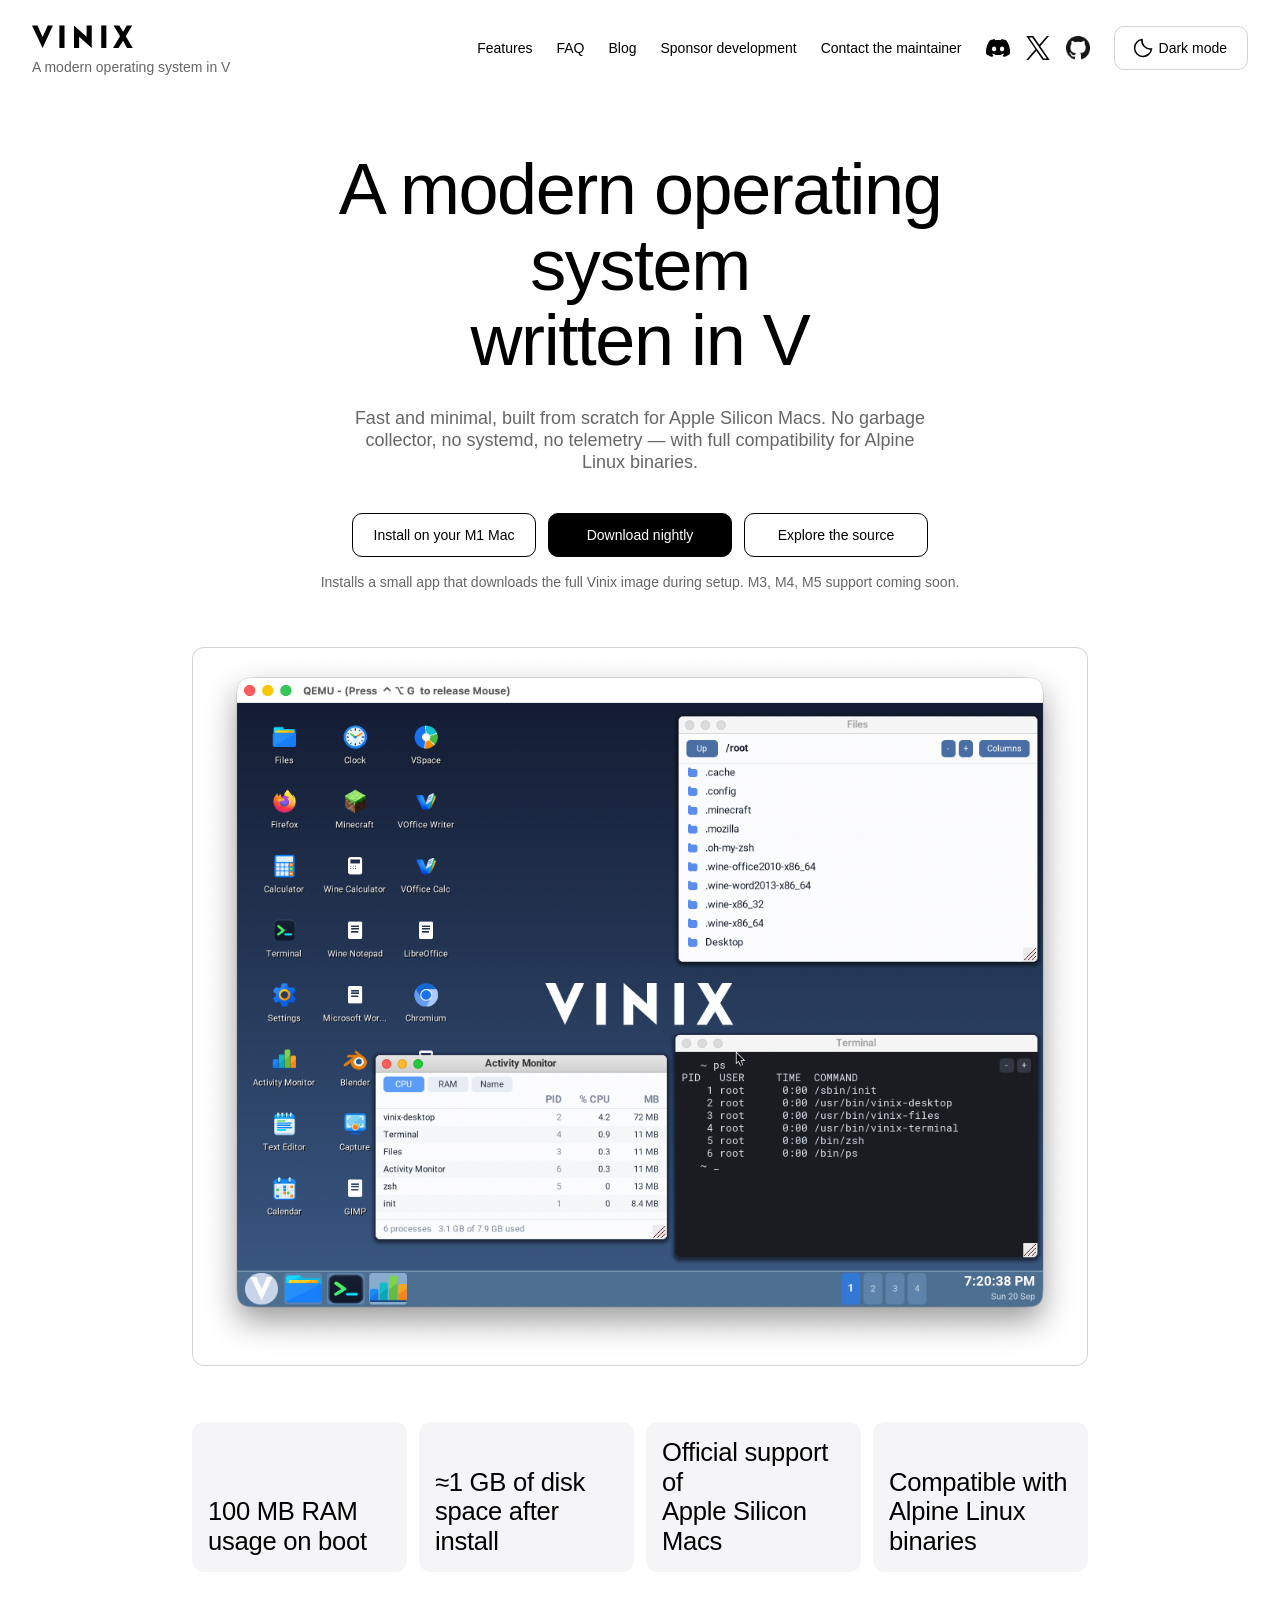
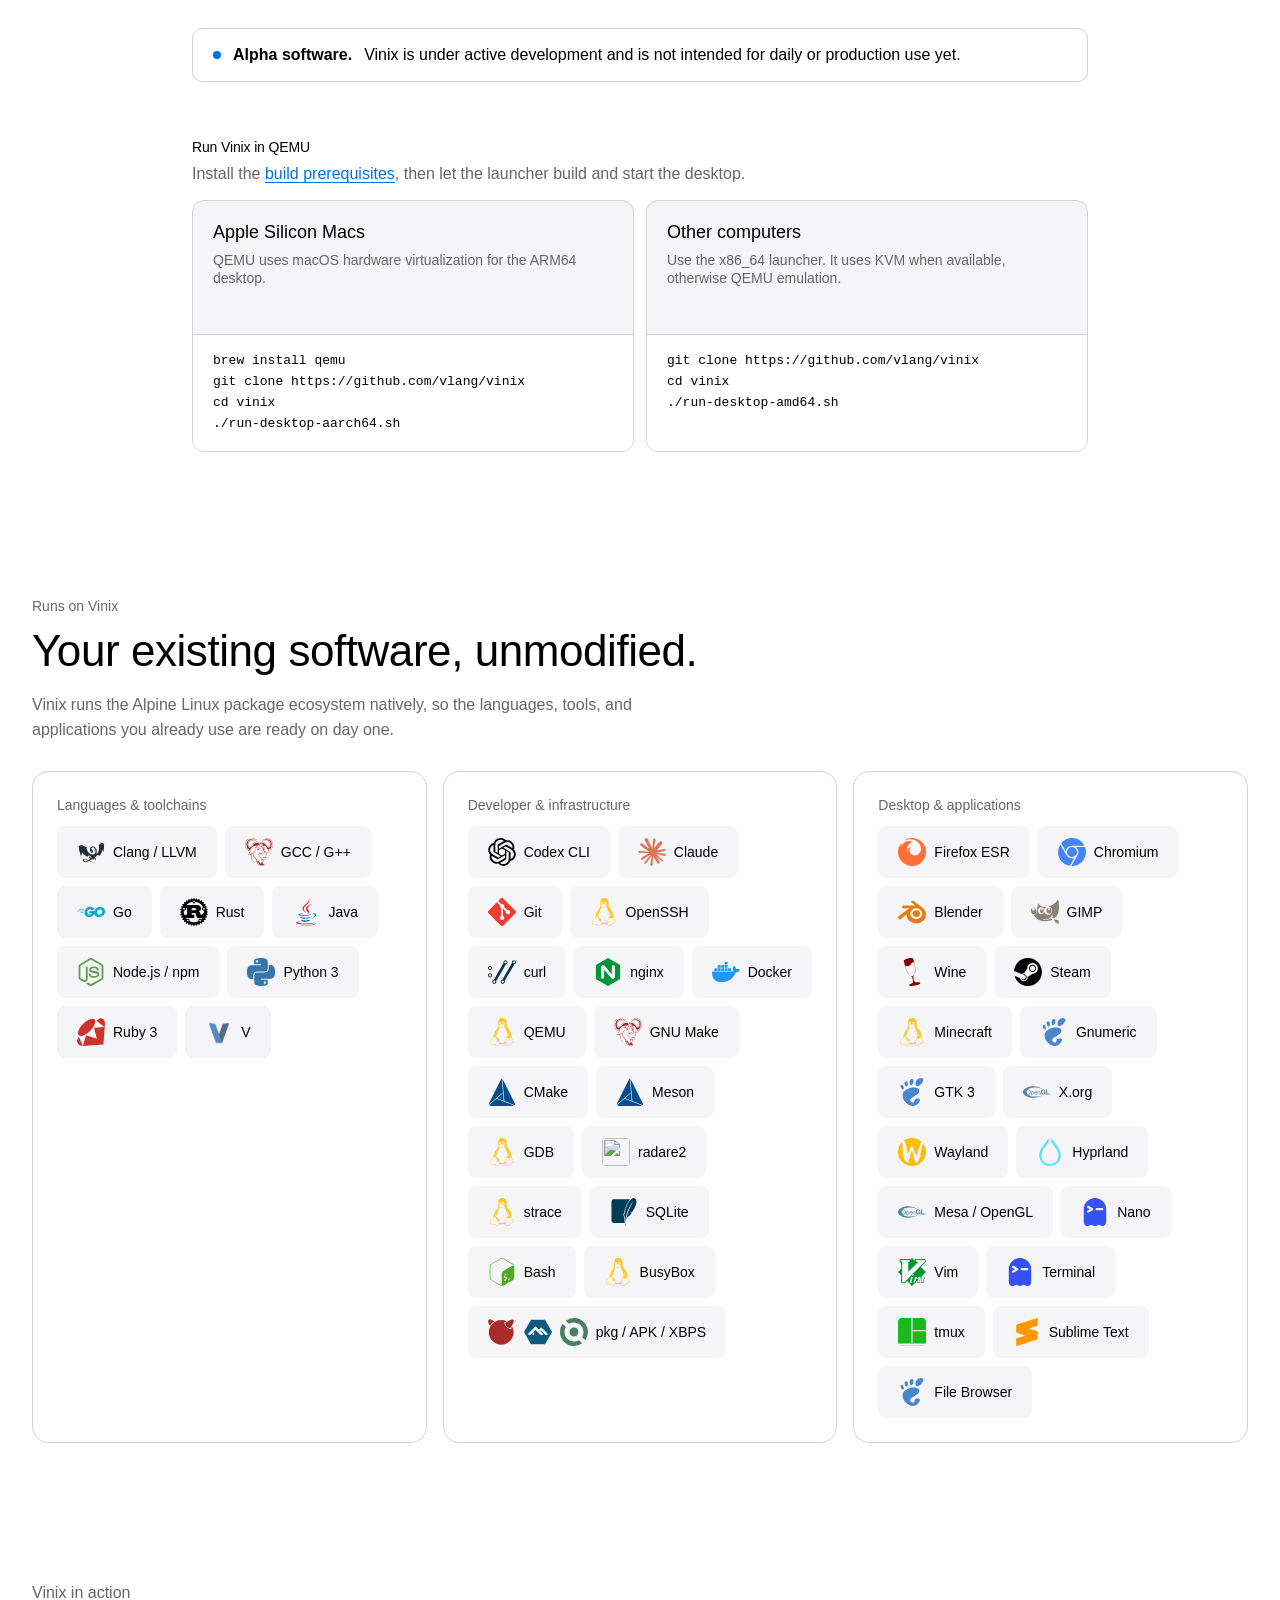
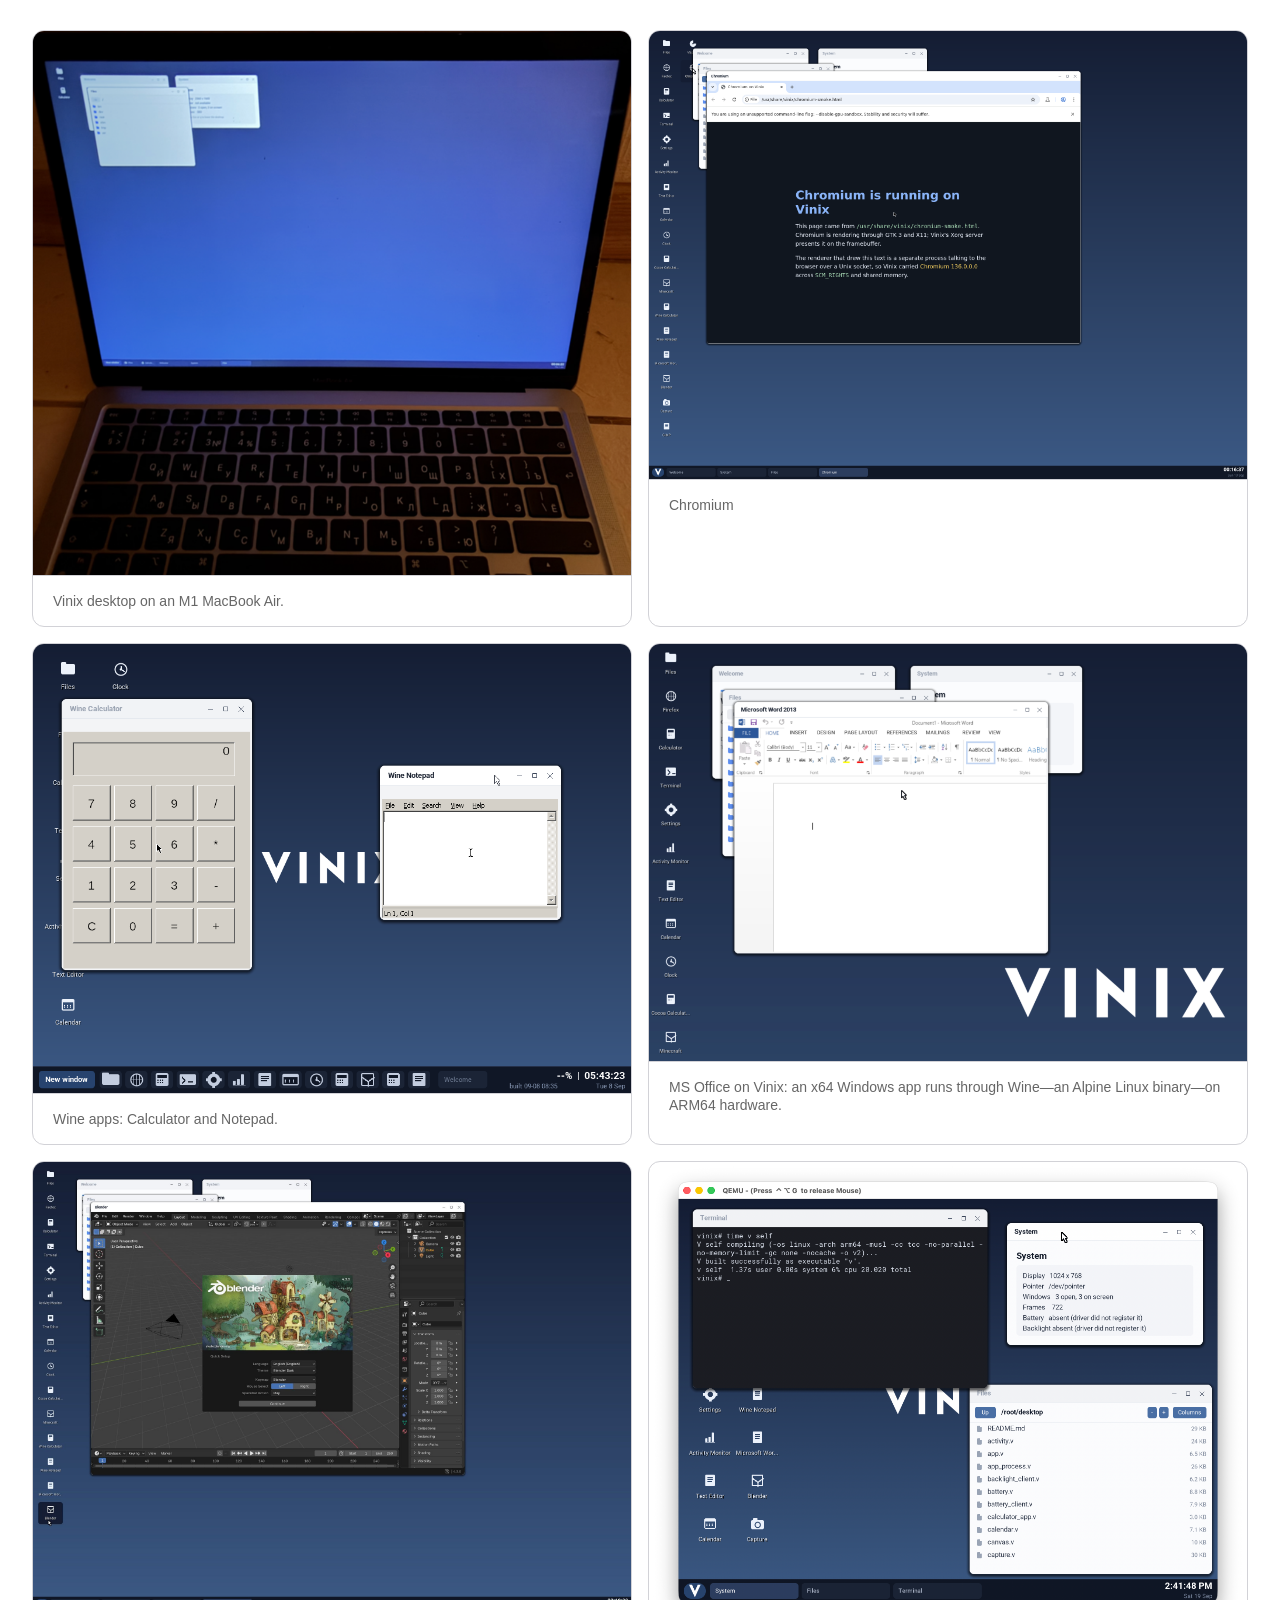
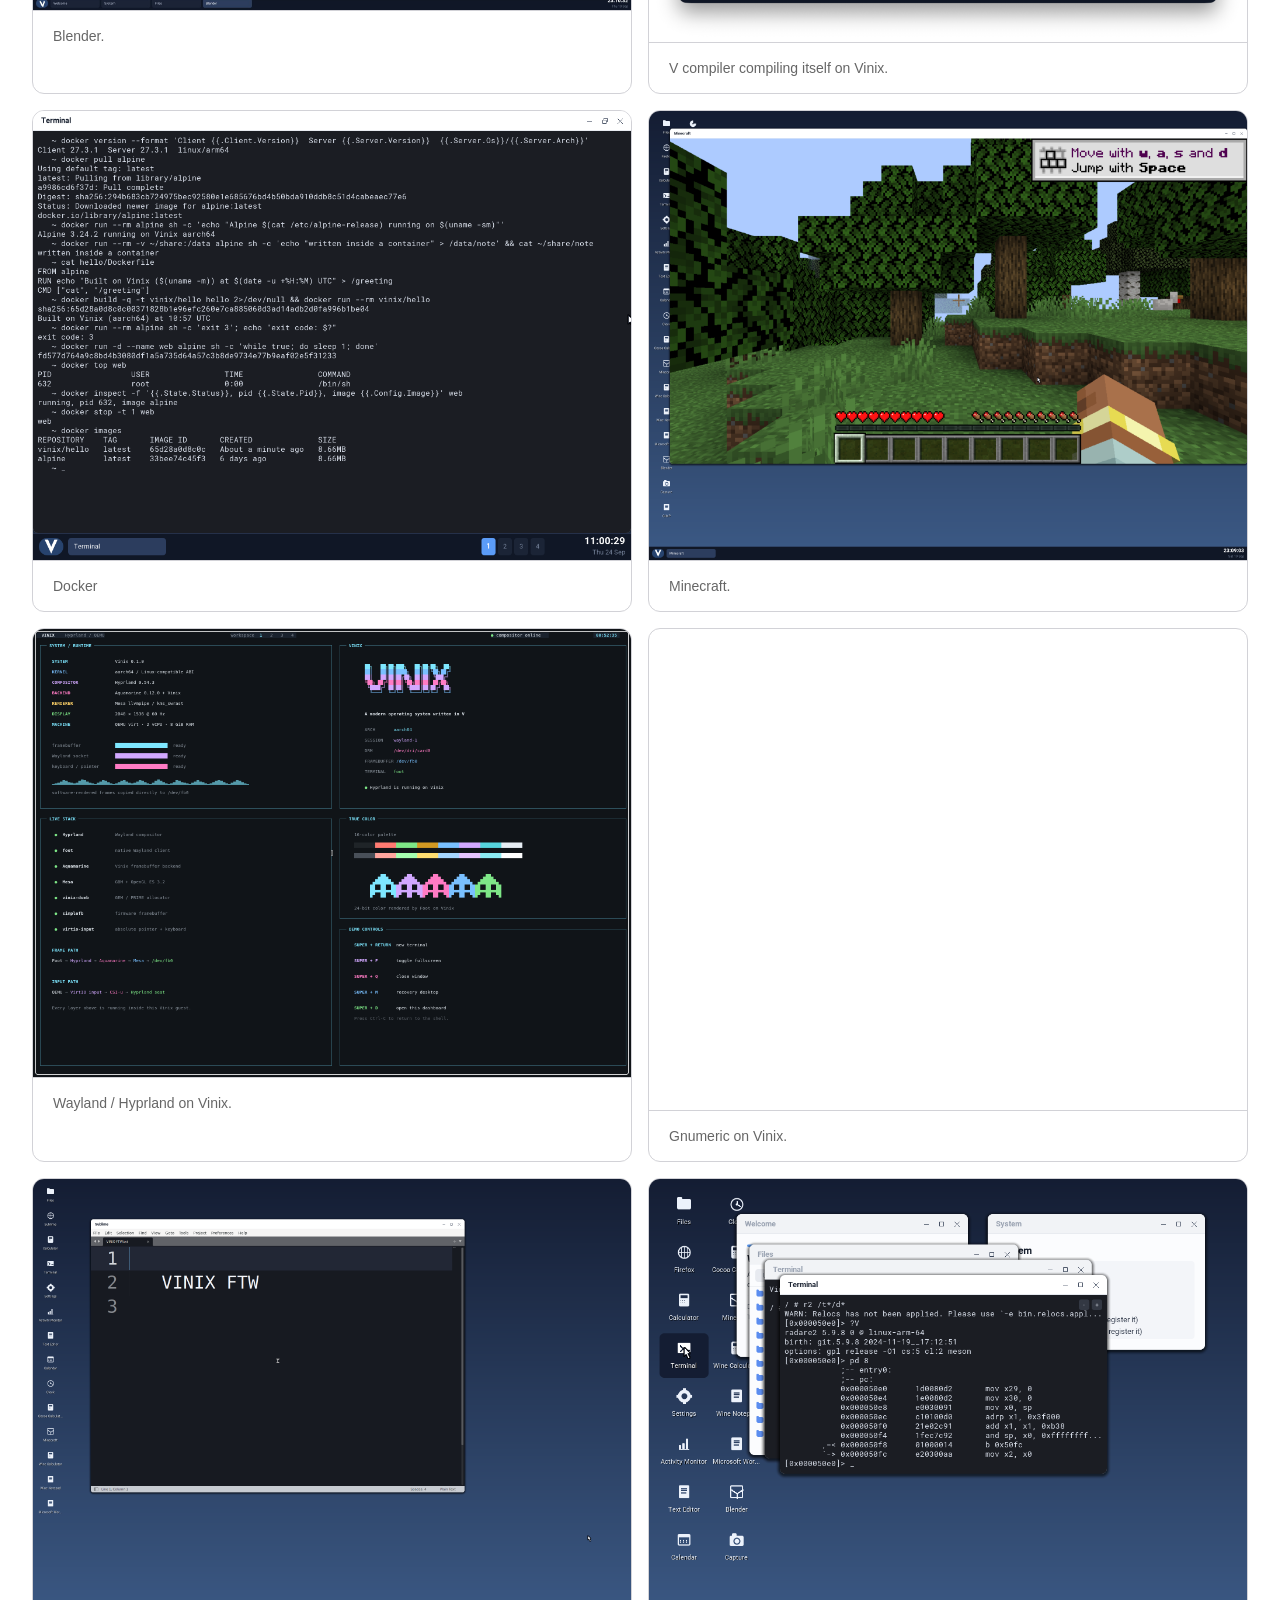
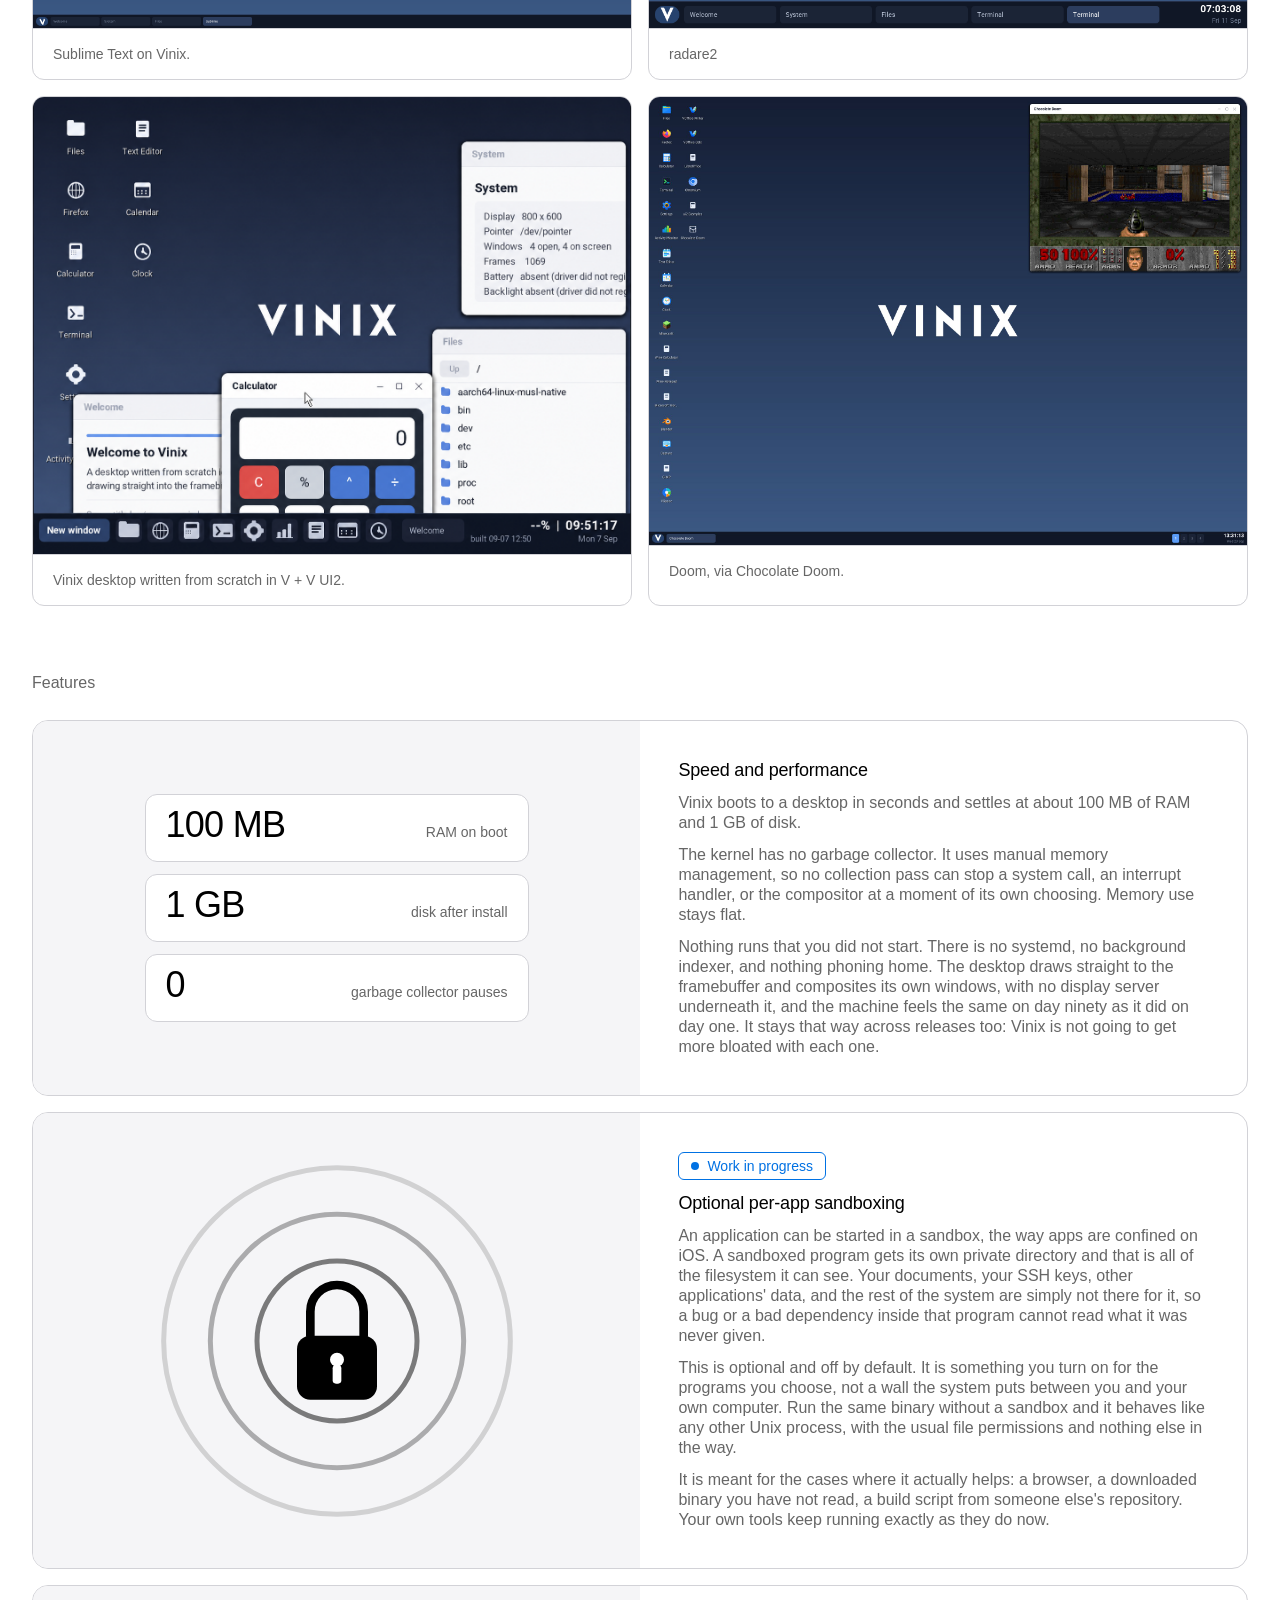
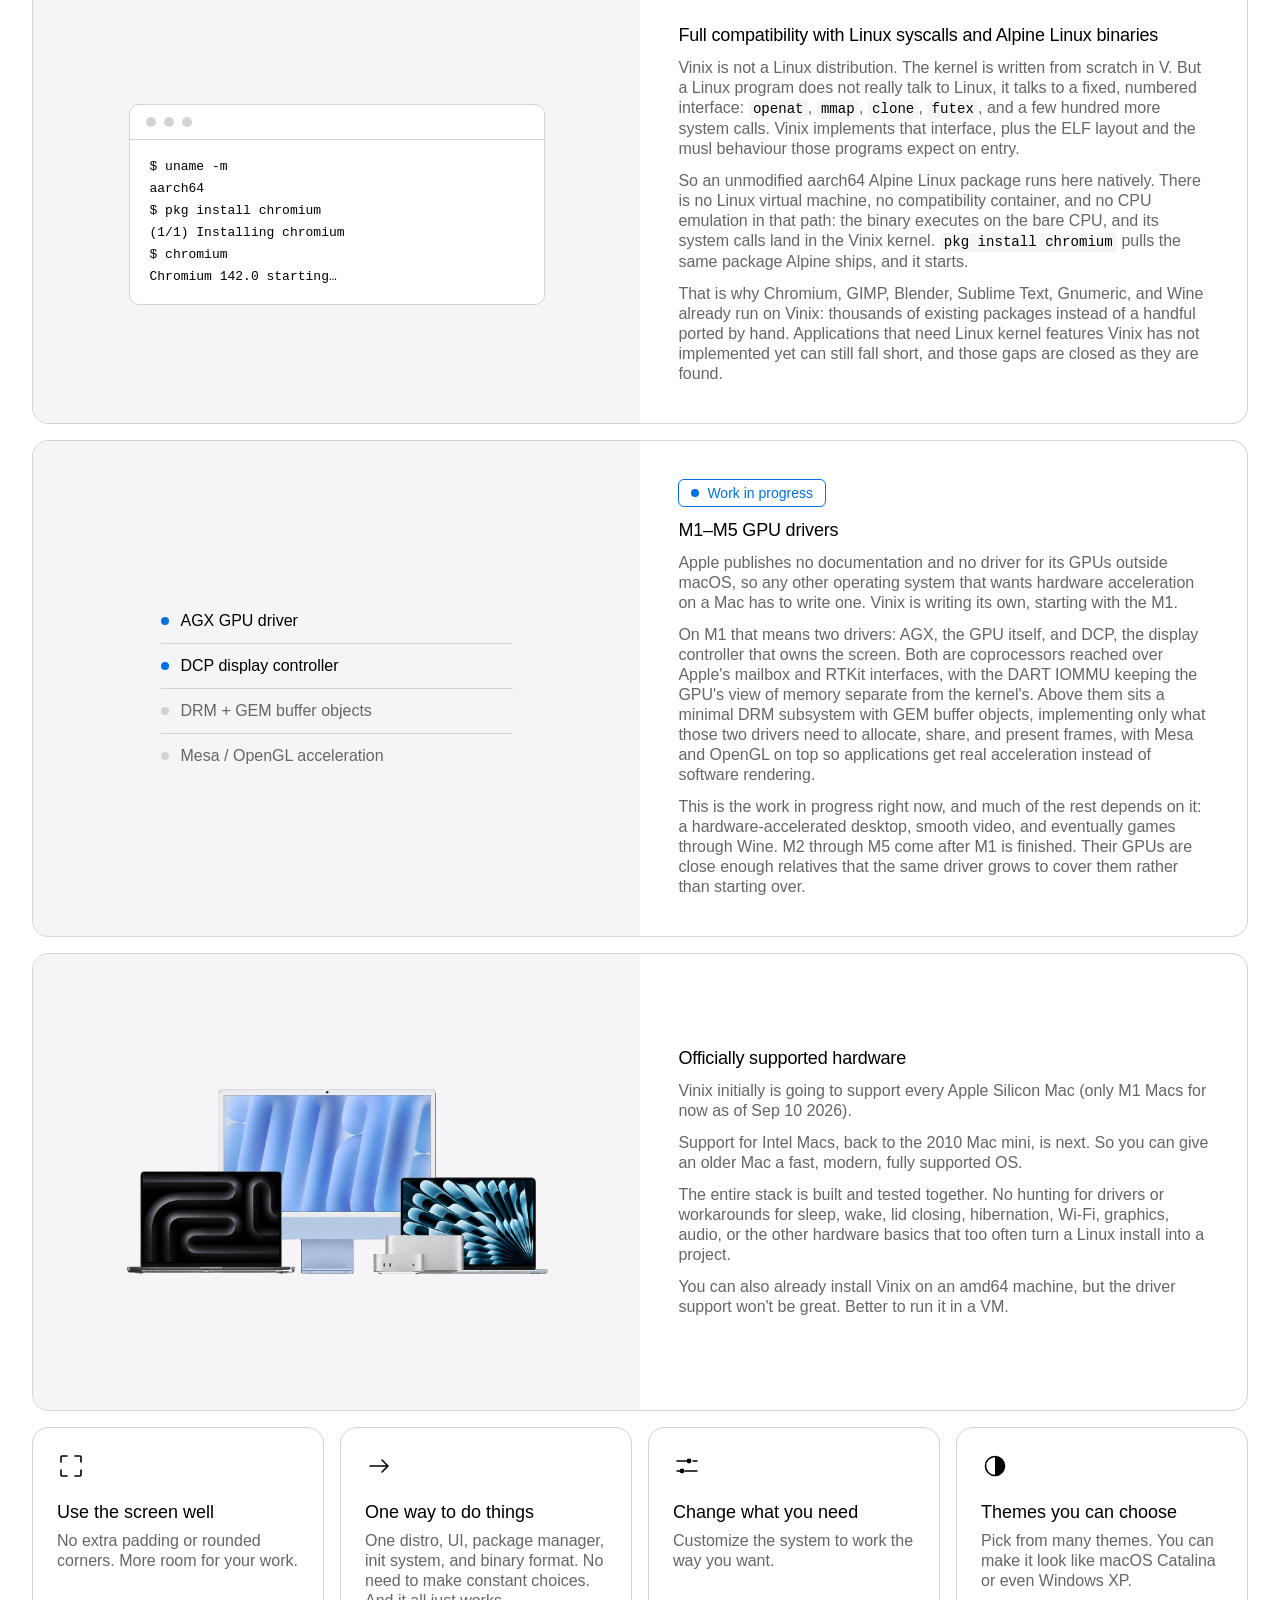
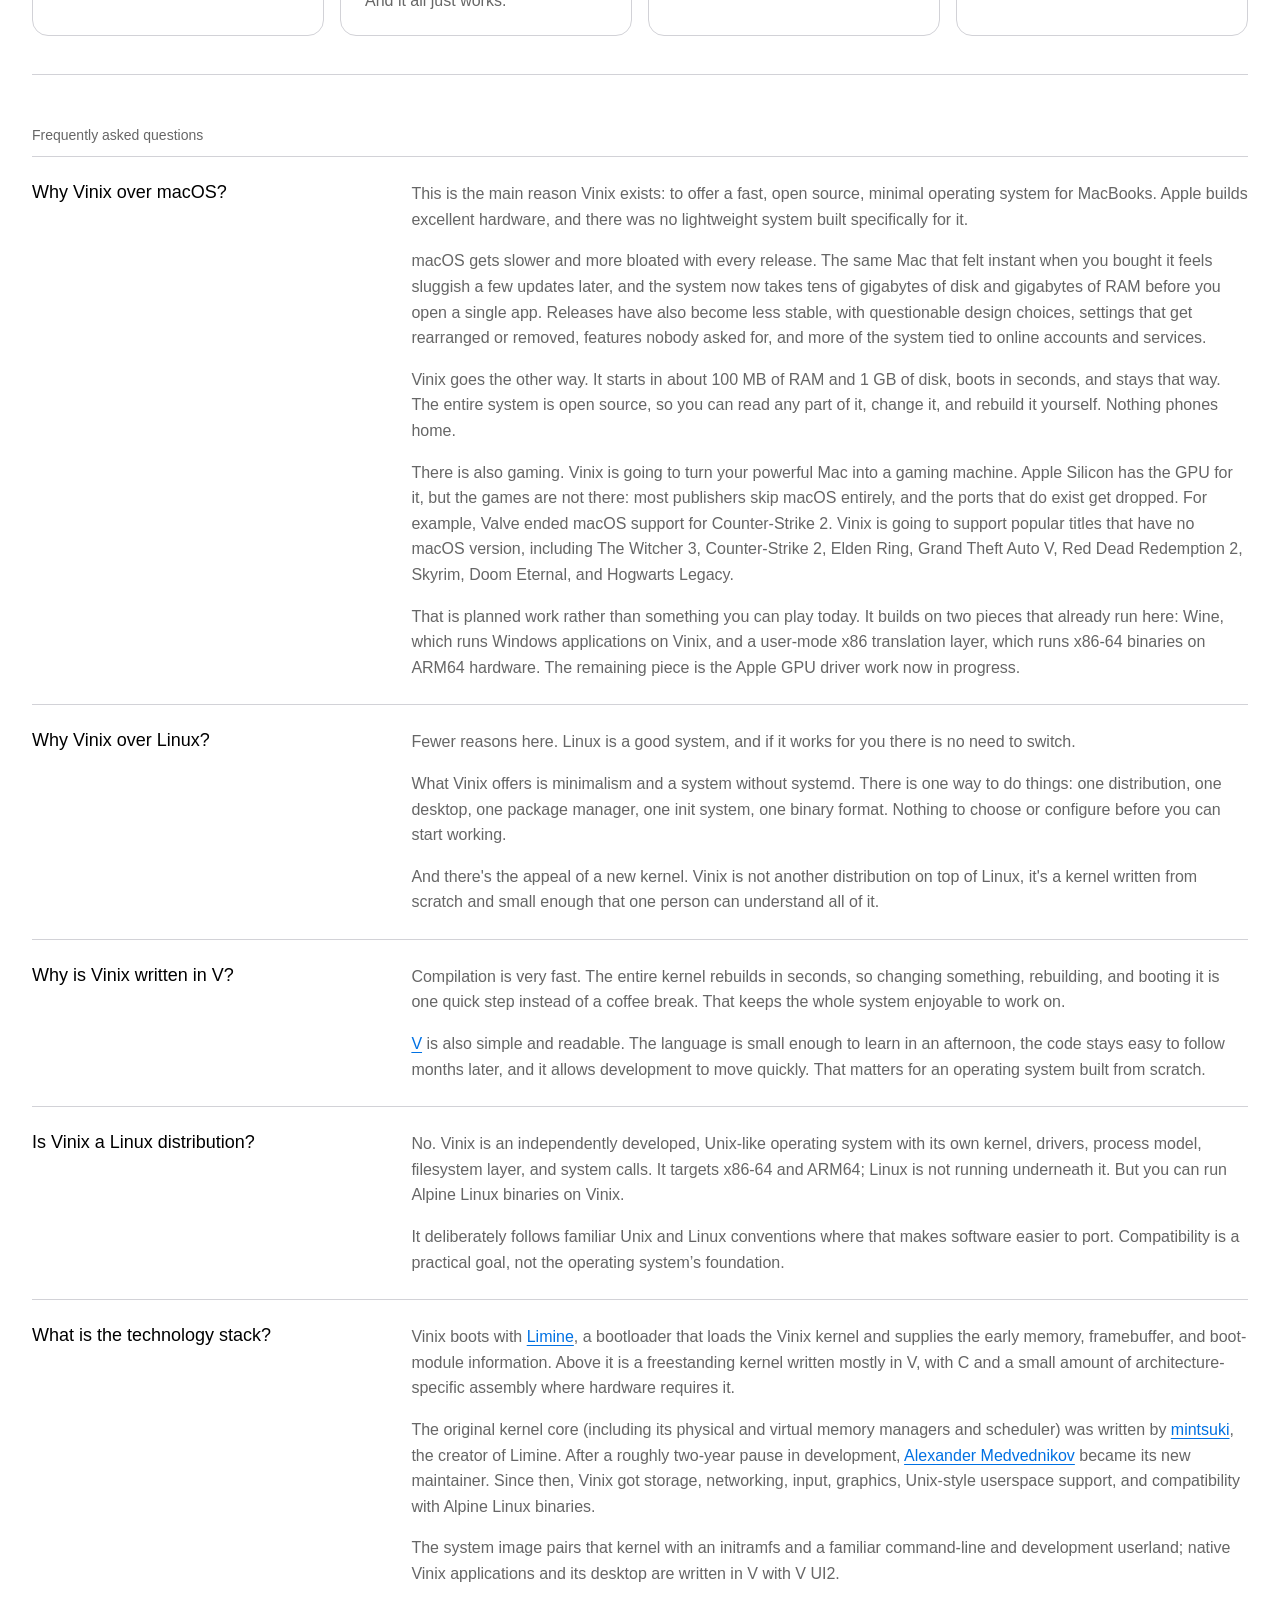
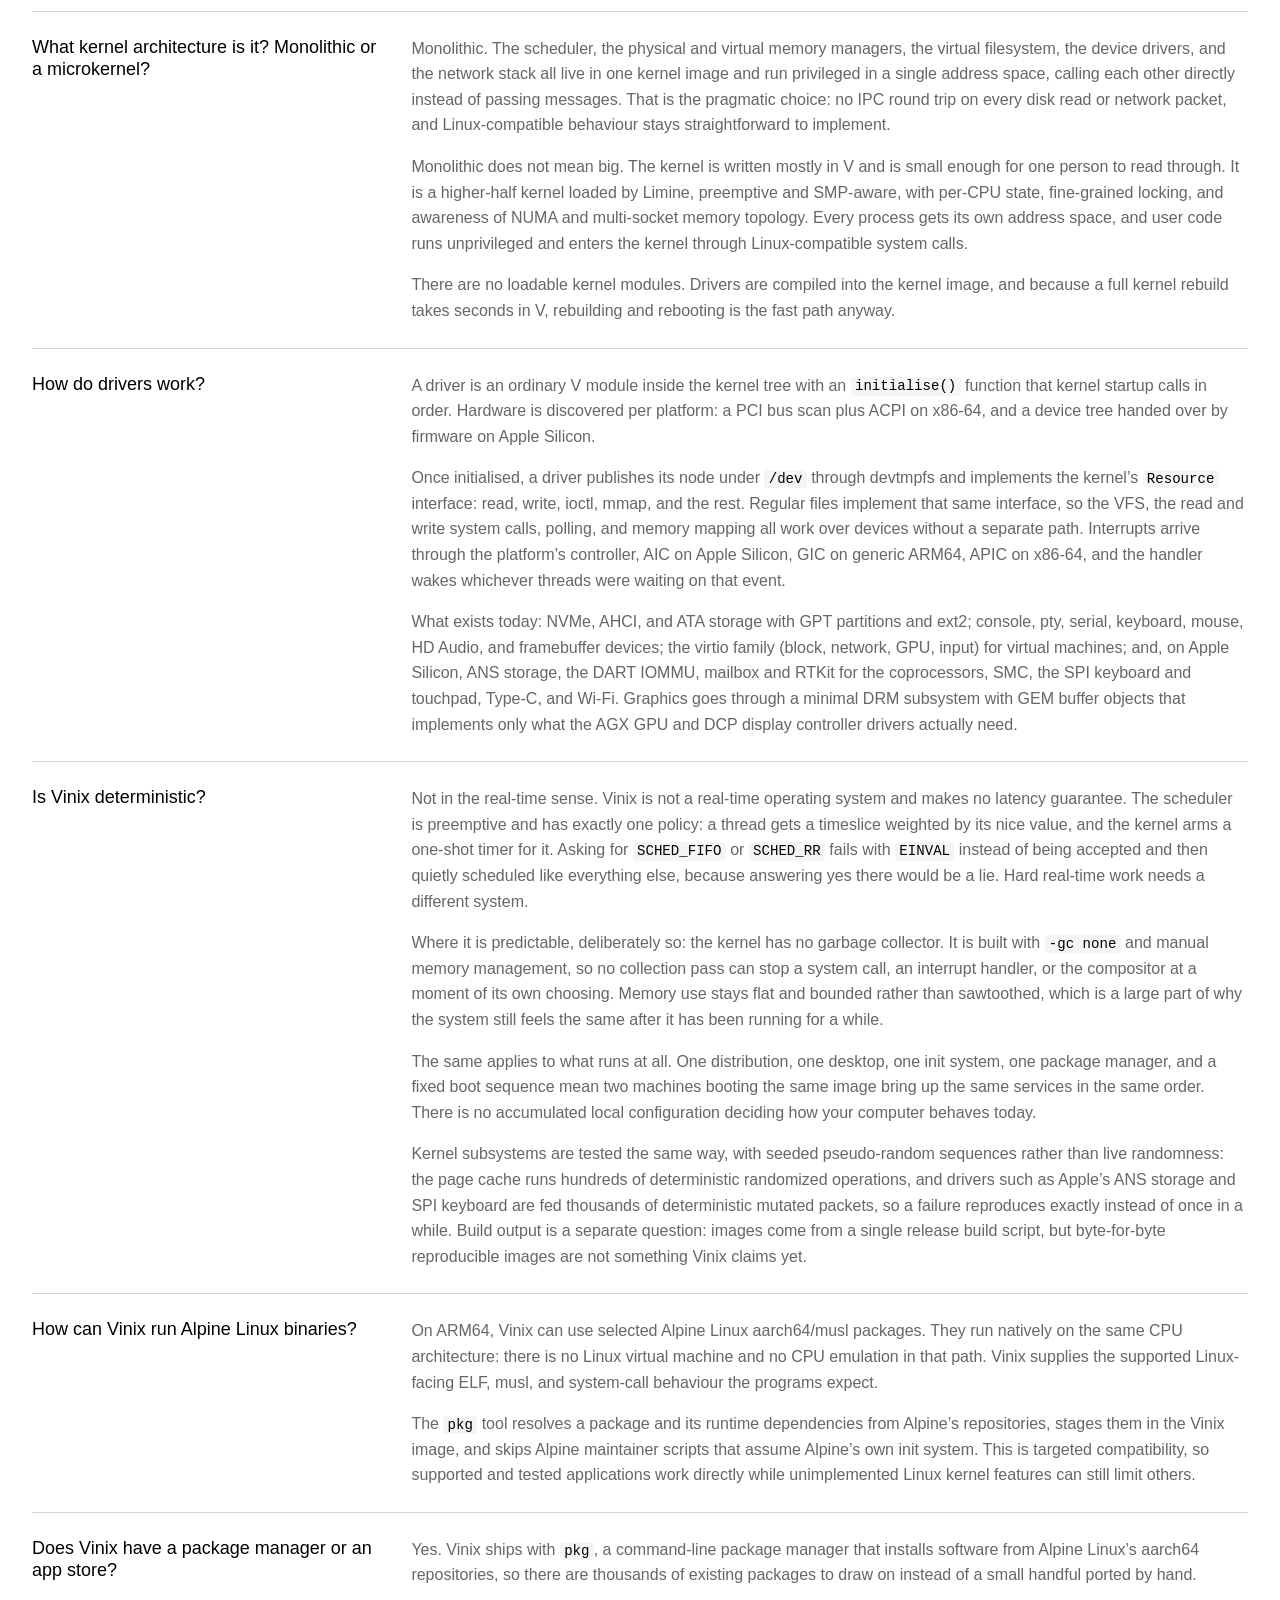
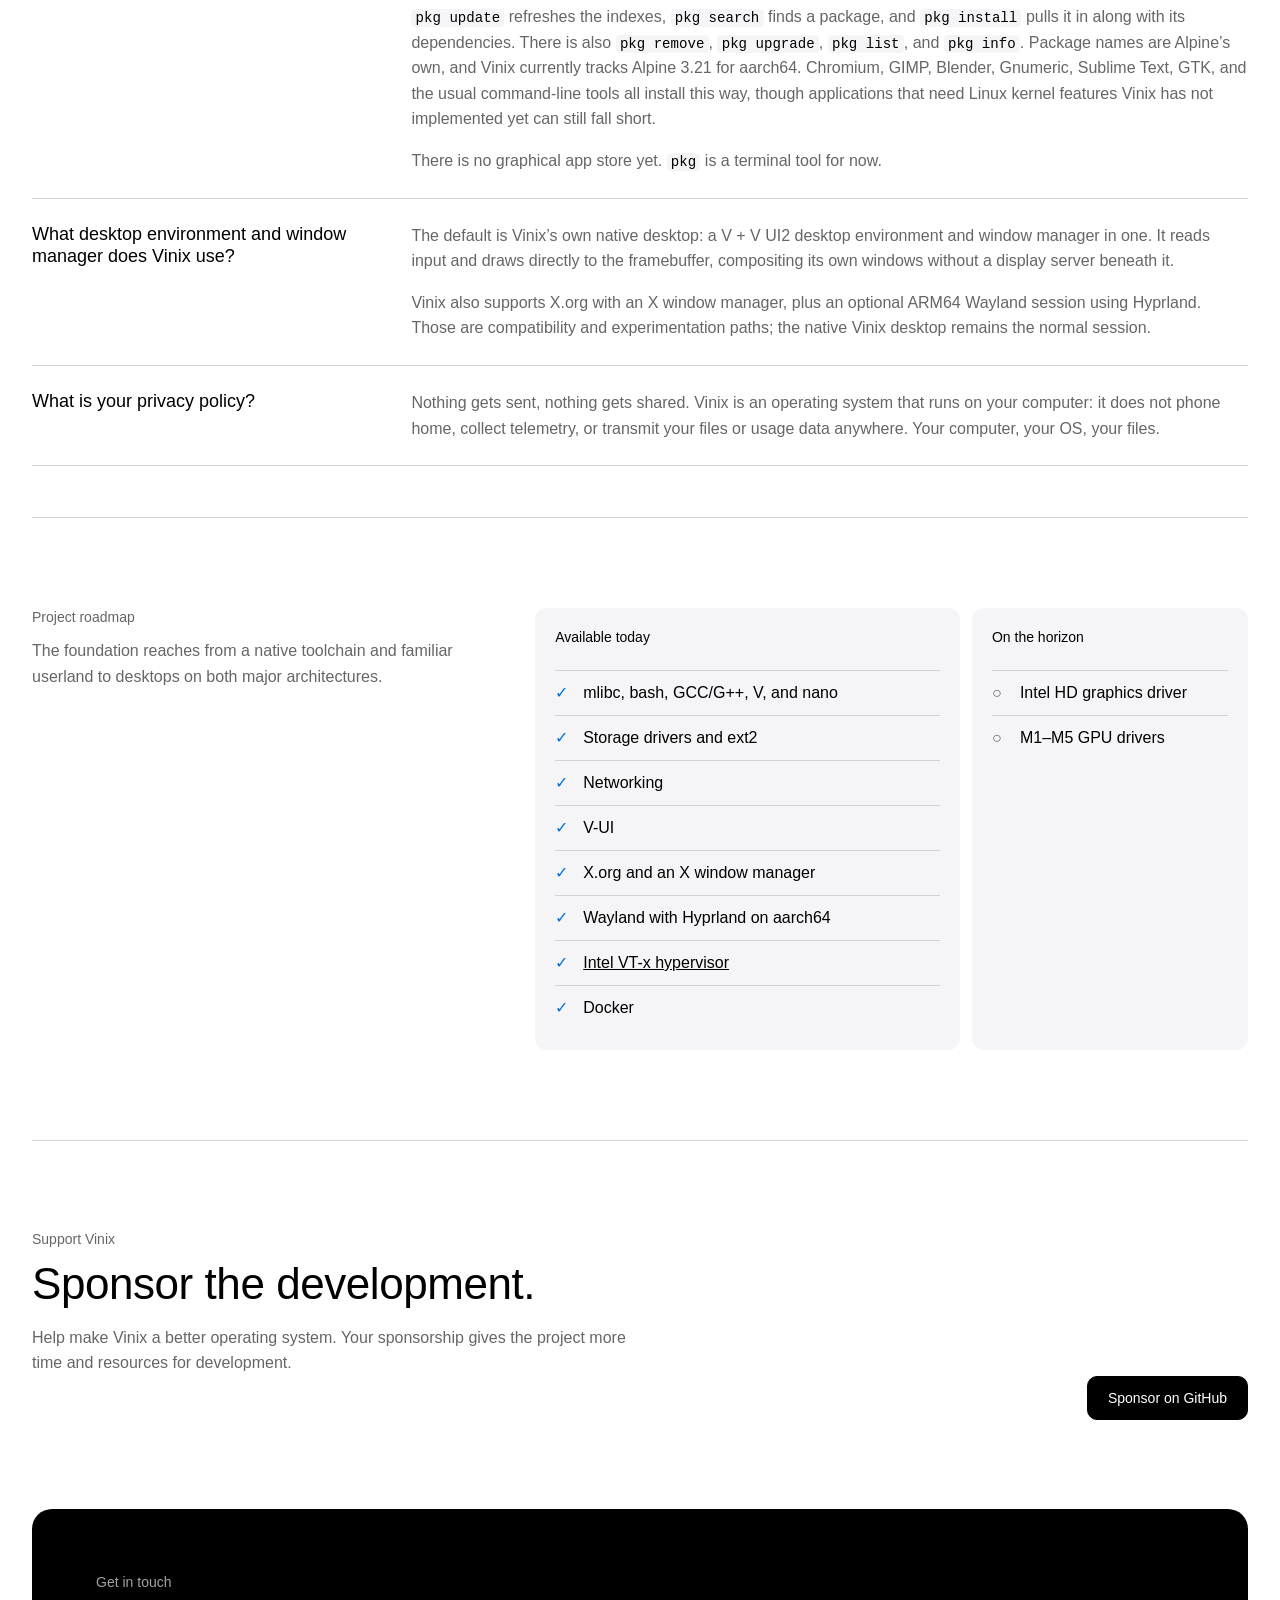
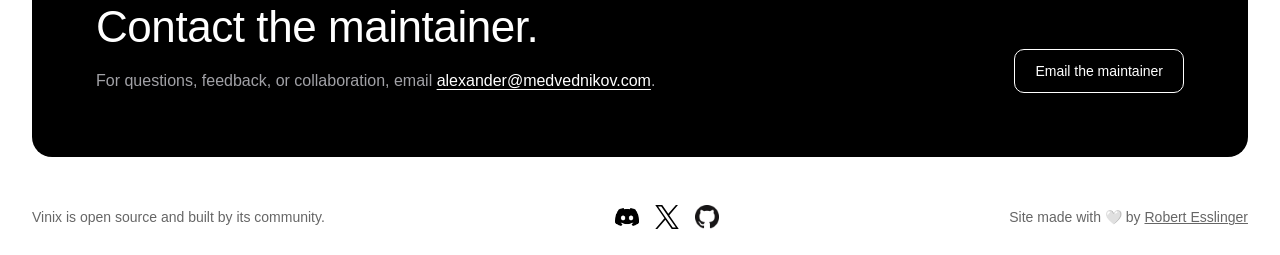
==== commit 1b6df28d: "Merge branch 'vlang:master' into master" ====
--- a/index.html
+++ b/index.html
@@ -857,6 +857,16 @@
 							</p>
 						</div>
 					</article>
+					<article class="faq-item">
+						<h3>What is your privacy policy?</h3>
+						<div class="faq-answer">
+							<p>
+								Nothing gets sent, nothing gets shared. Vinix is an operating system that runs on your
+								computer: it does not phone home, collect telemetry, or transmit your files or usage data
+								anywhere. Your computer, your OS, your files.
+							</p>
+						</div>
+					</article>
 				</div>
 			</section>
 
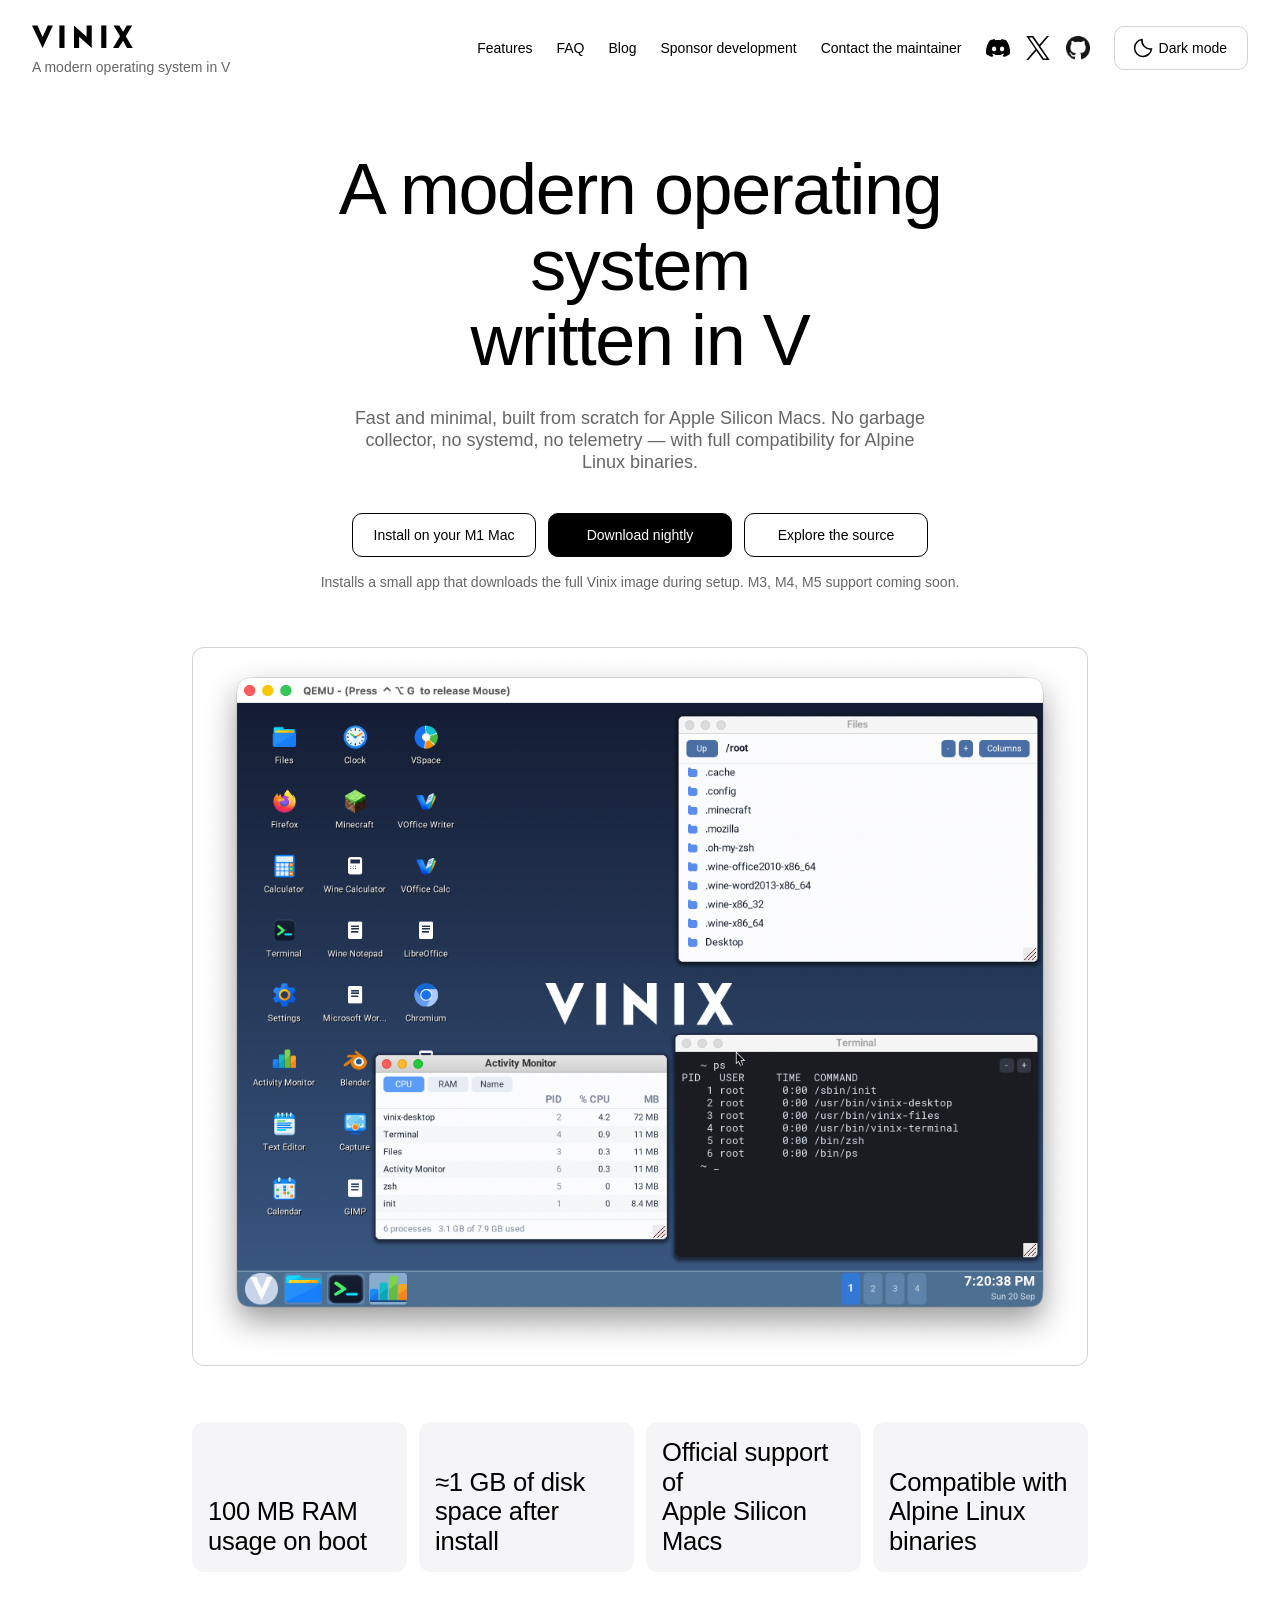
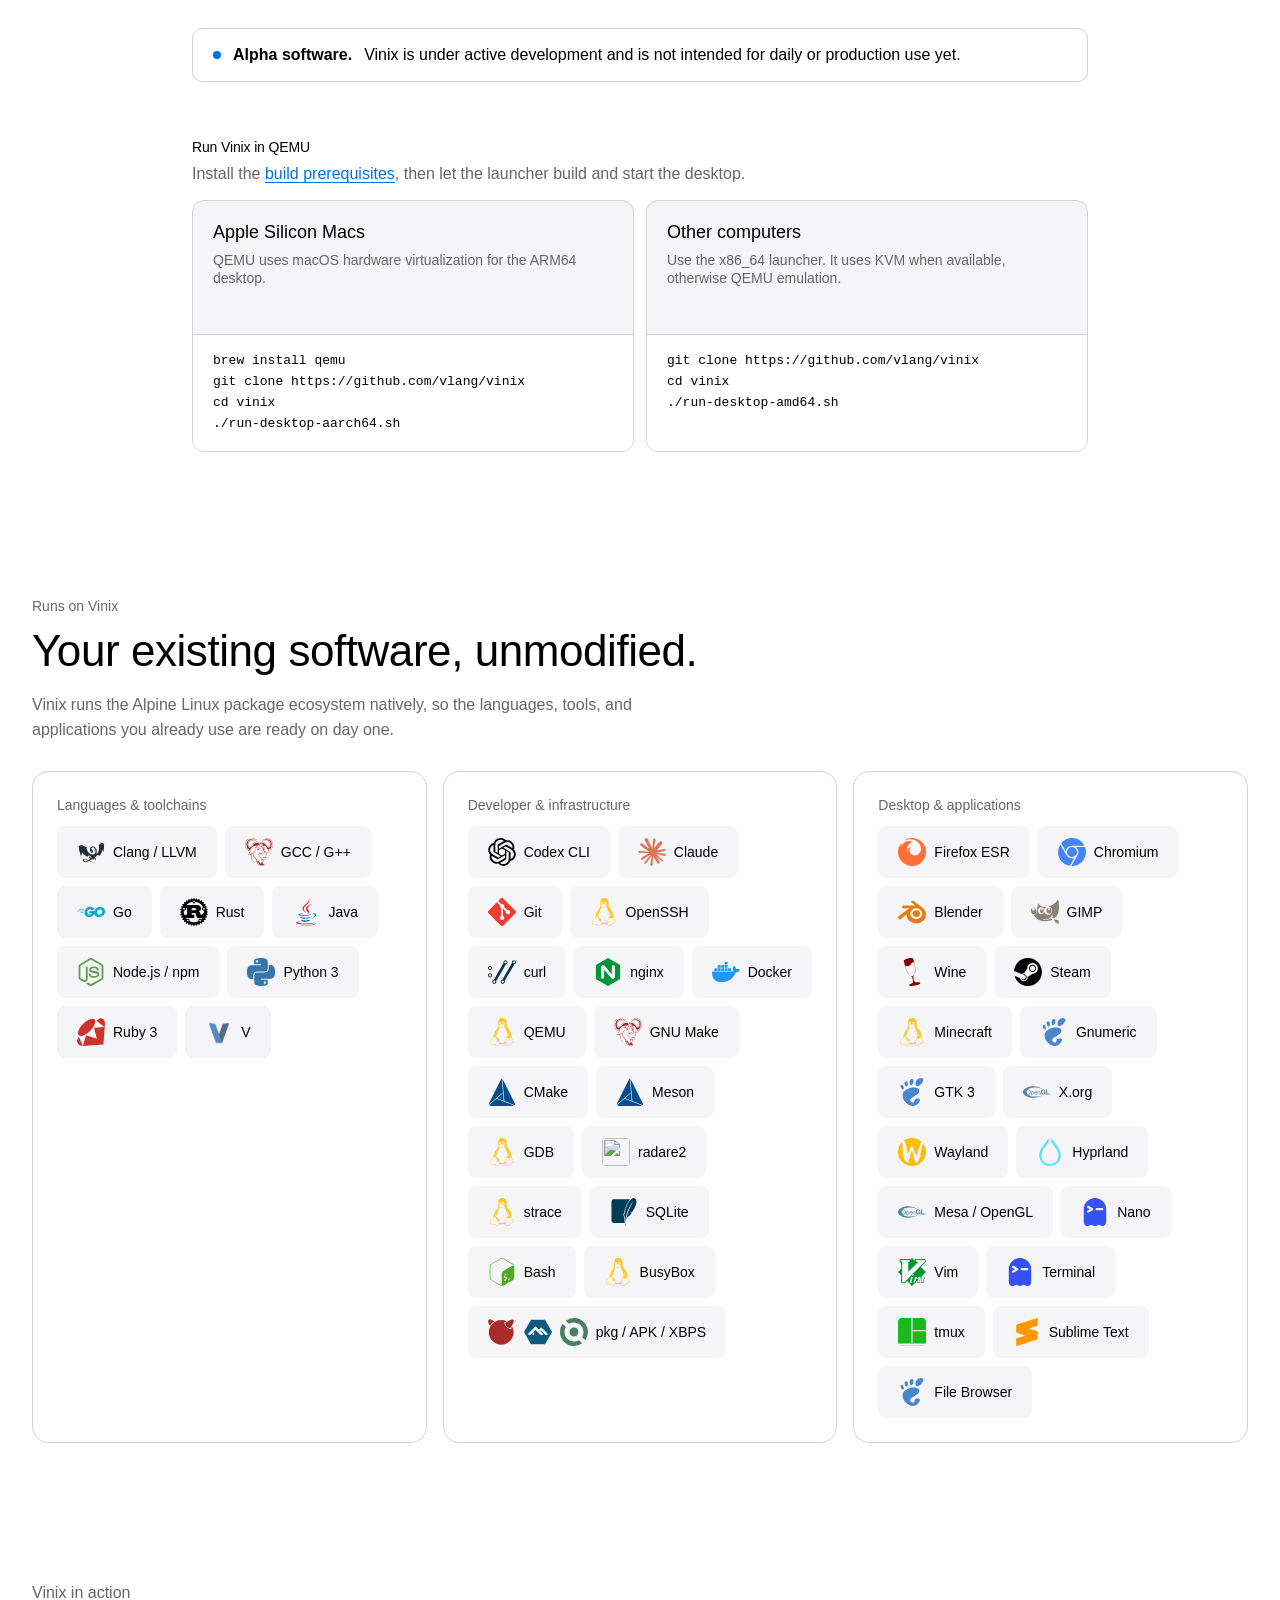
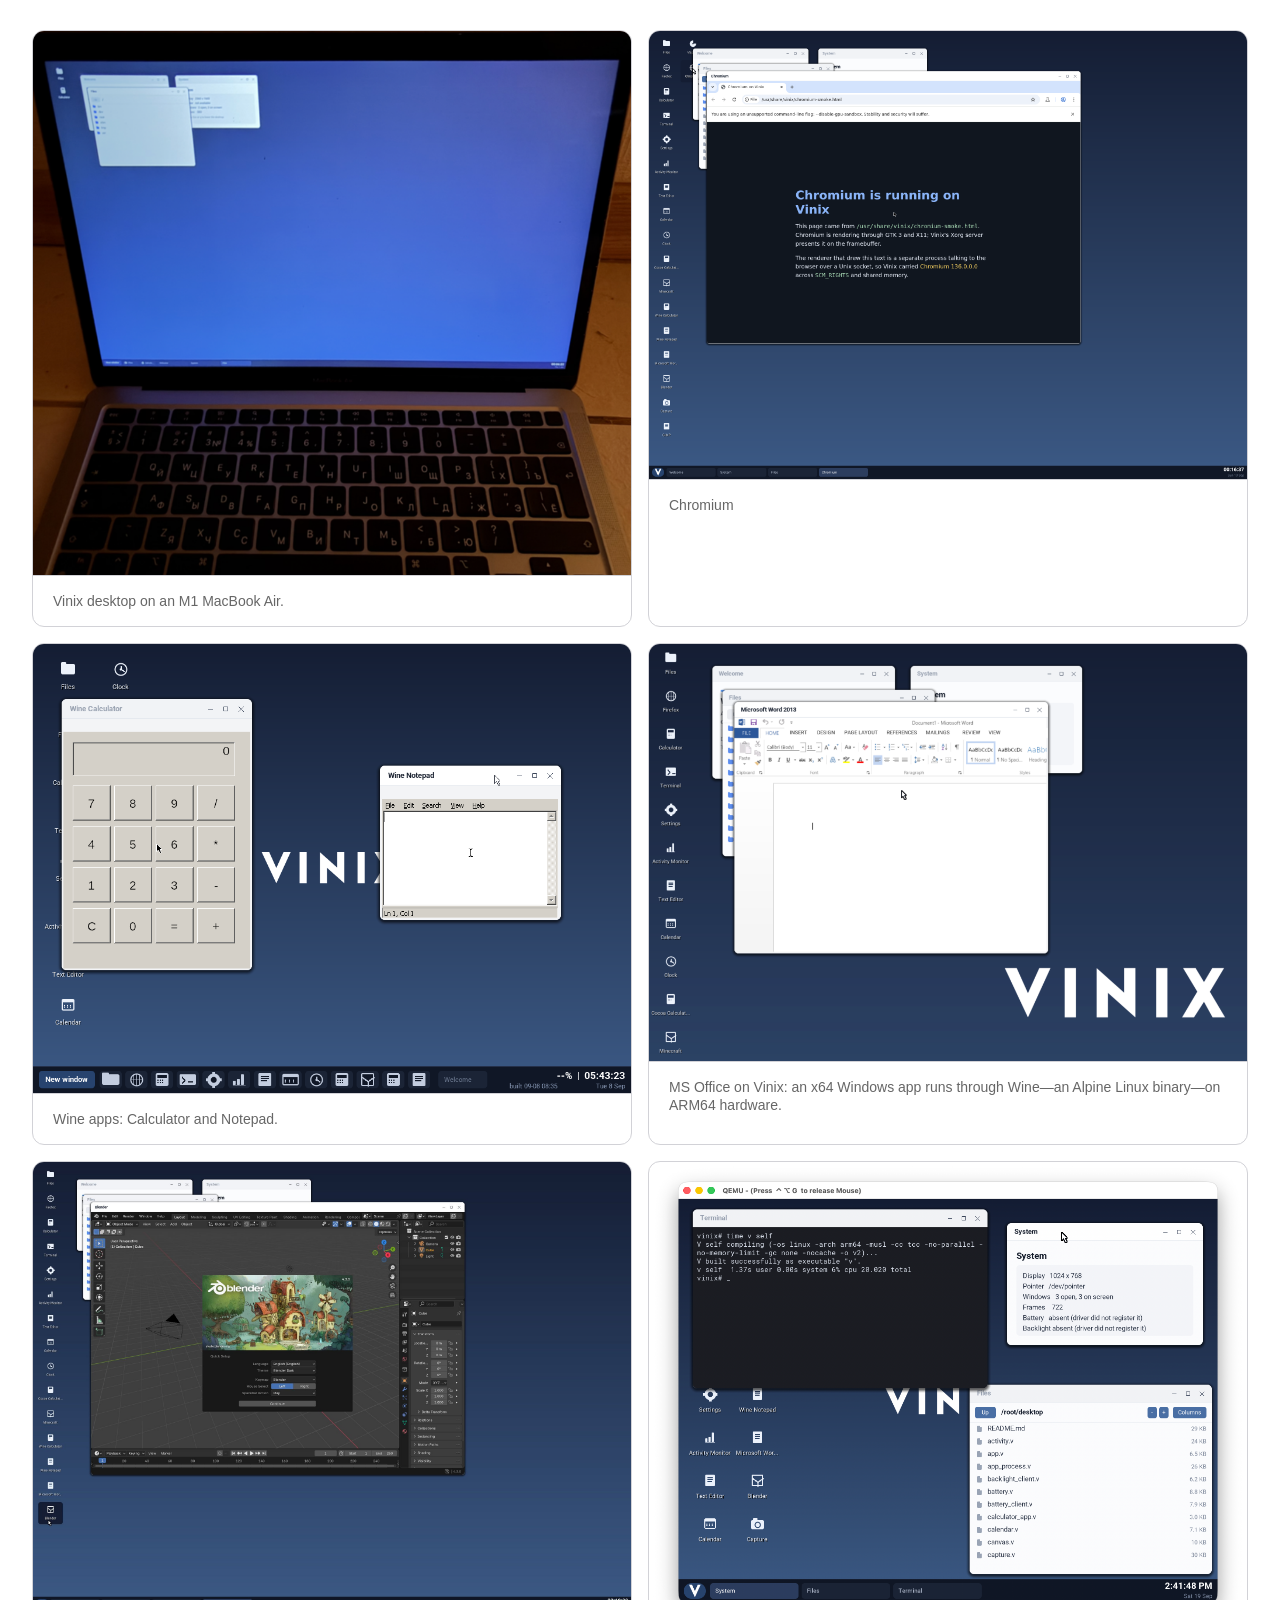
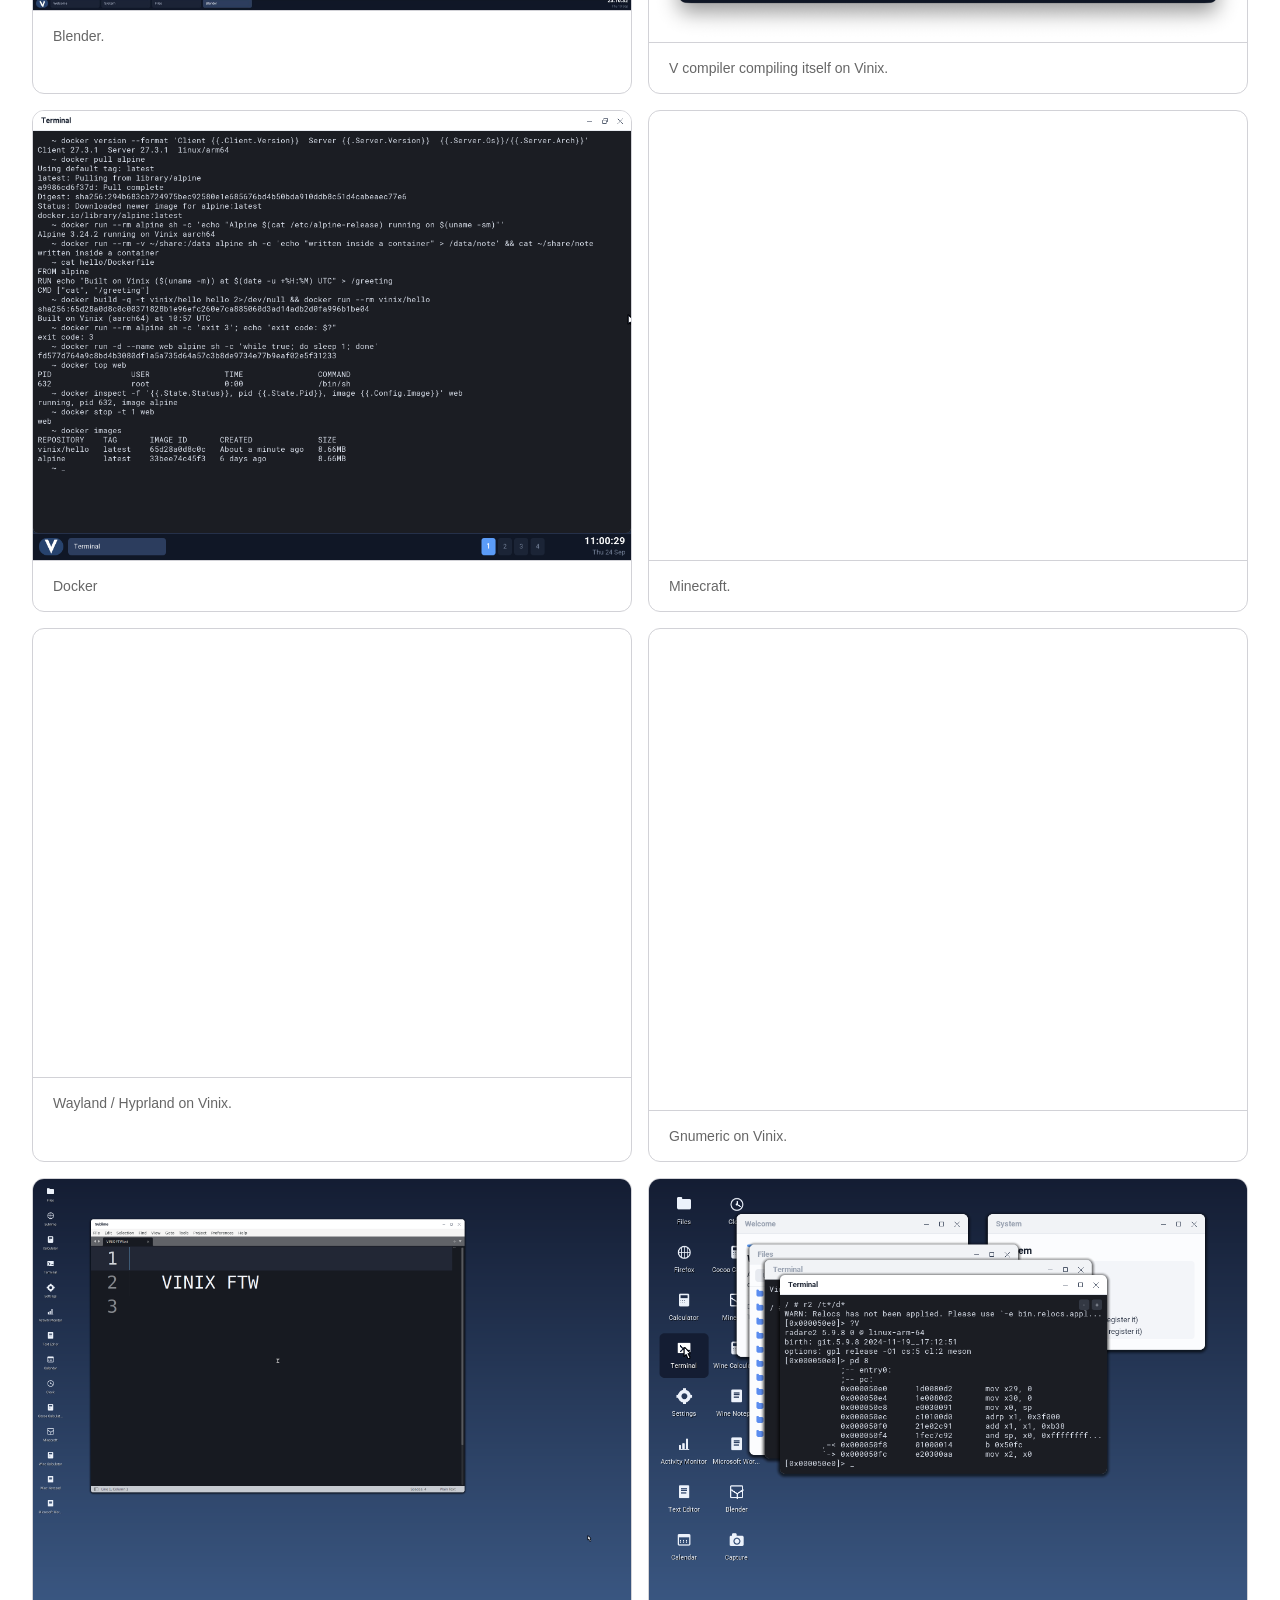
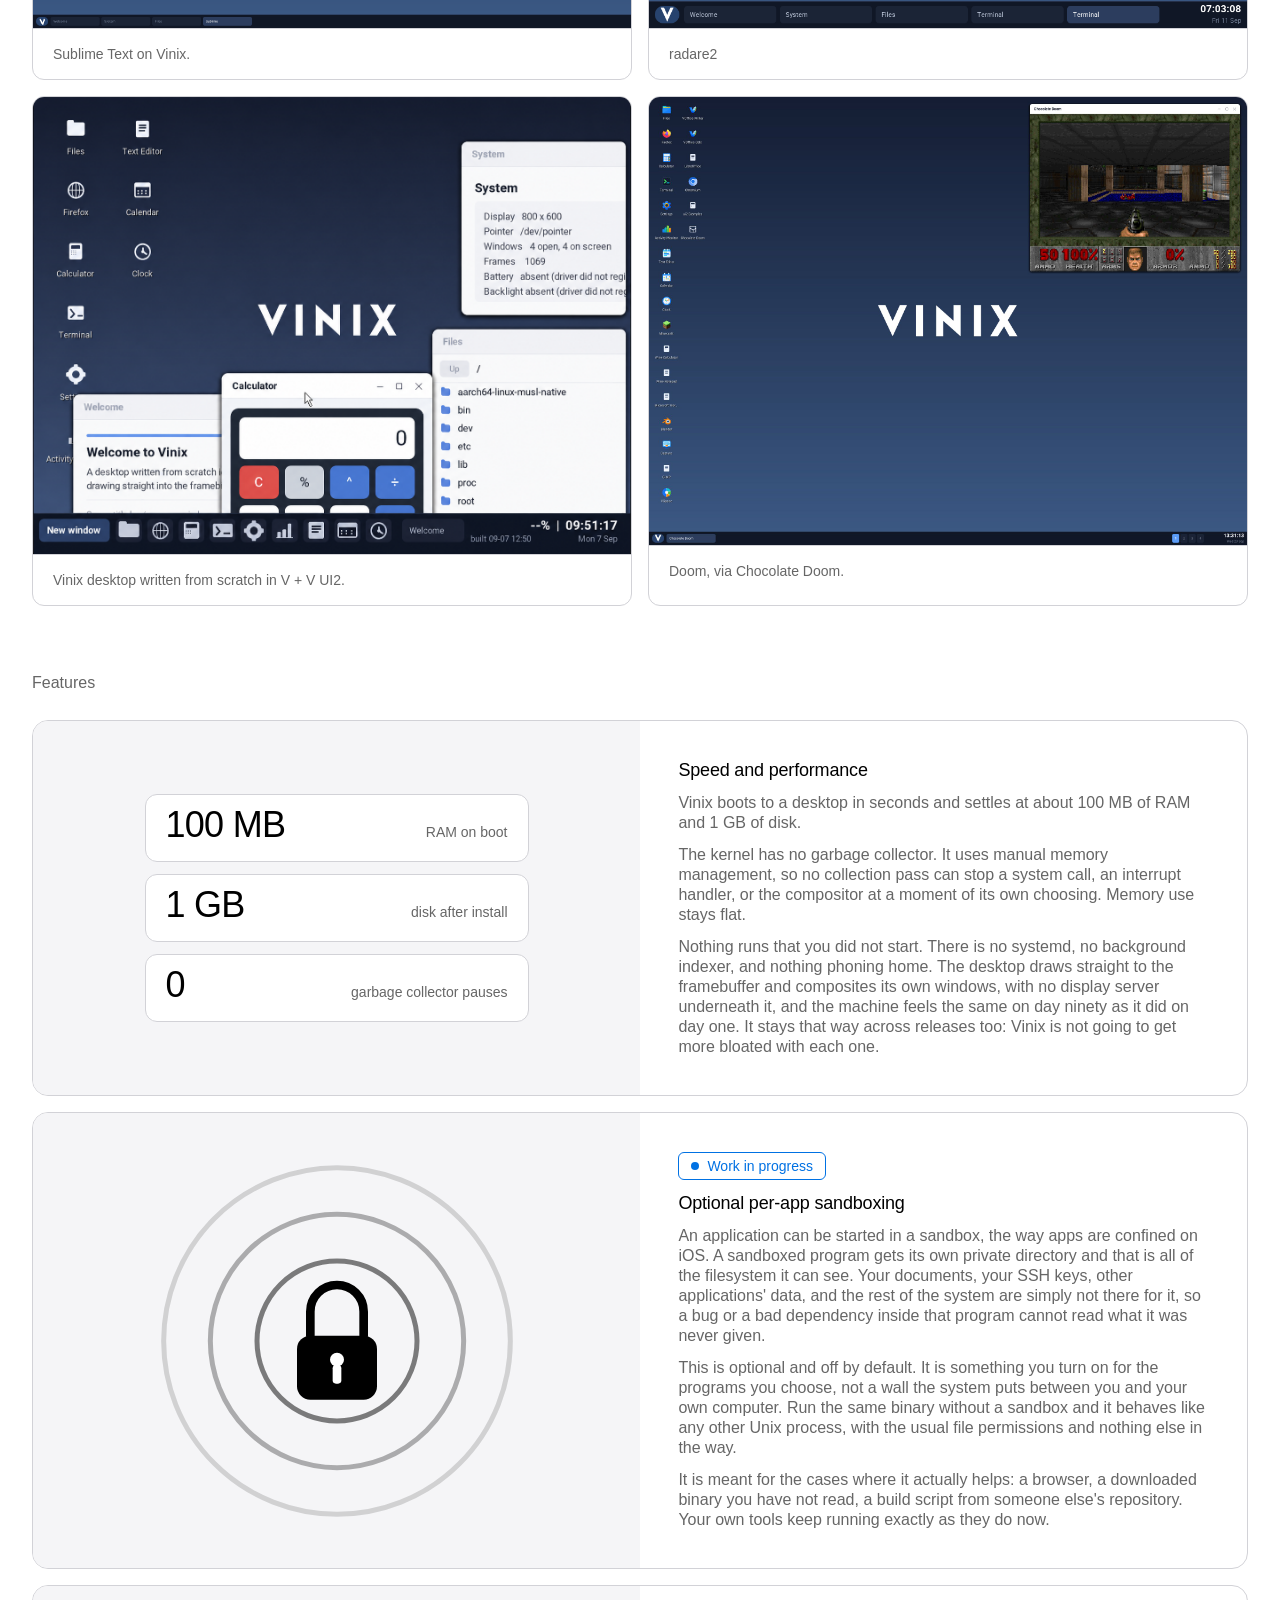
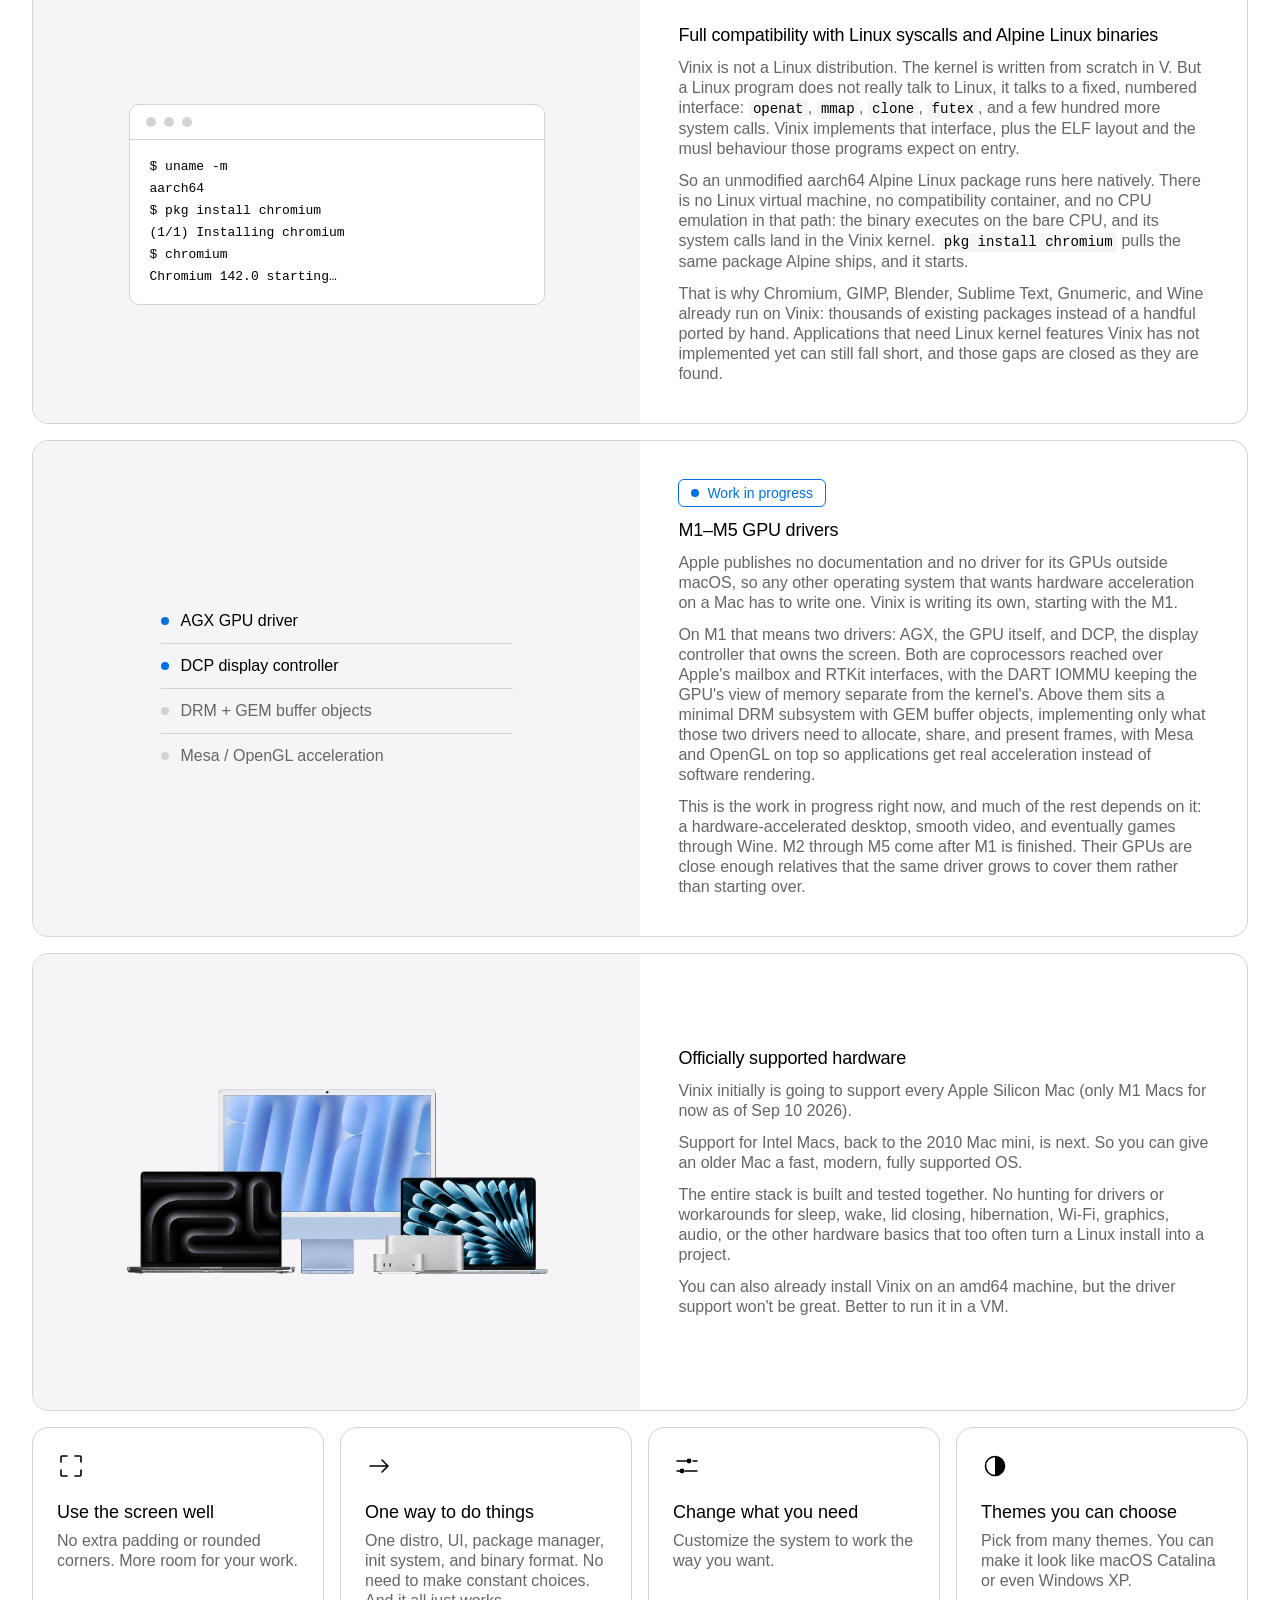
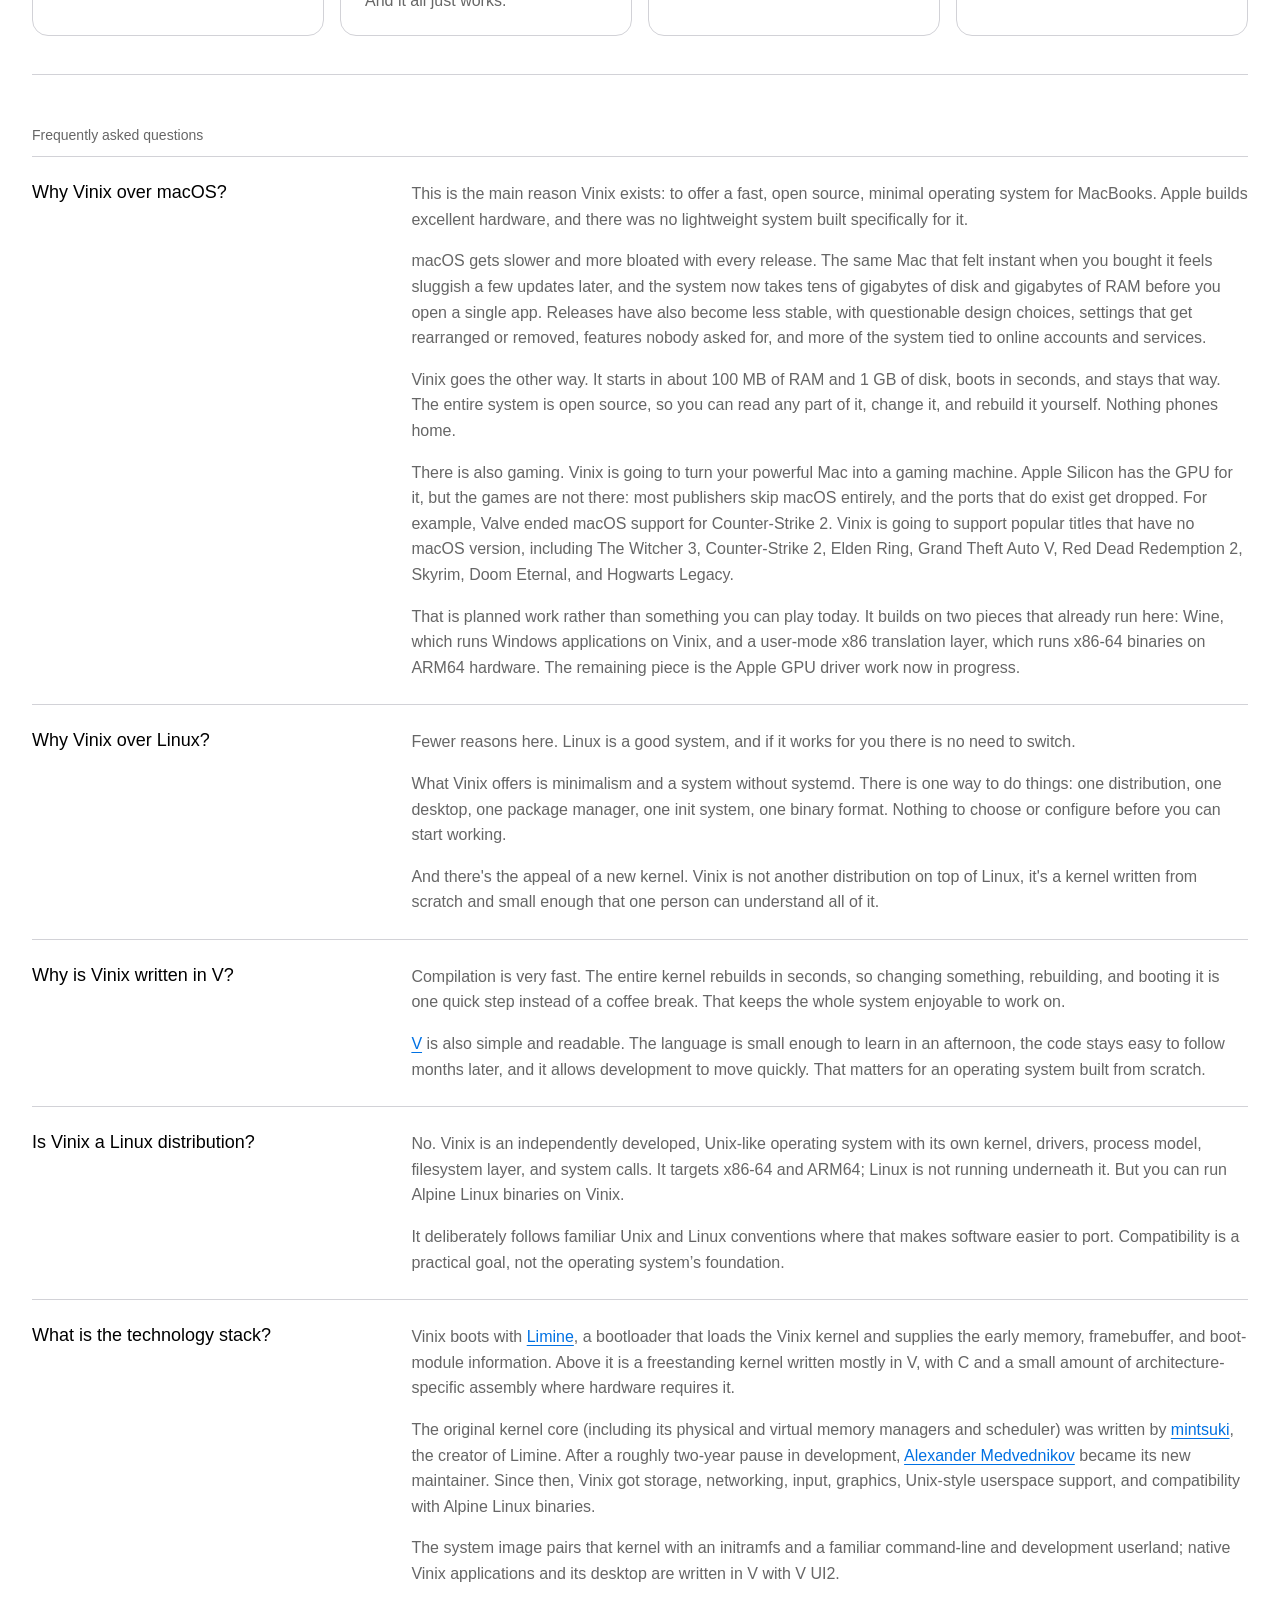
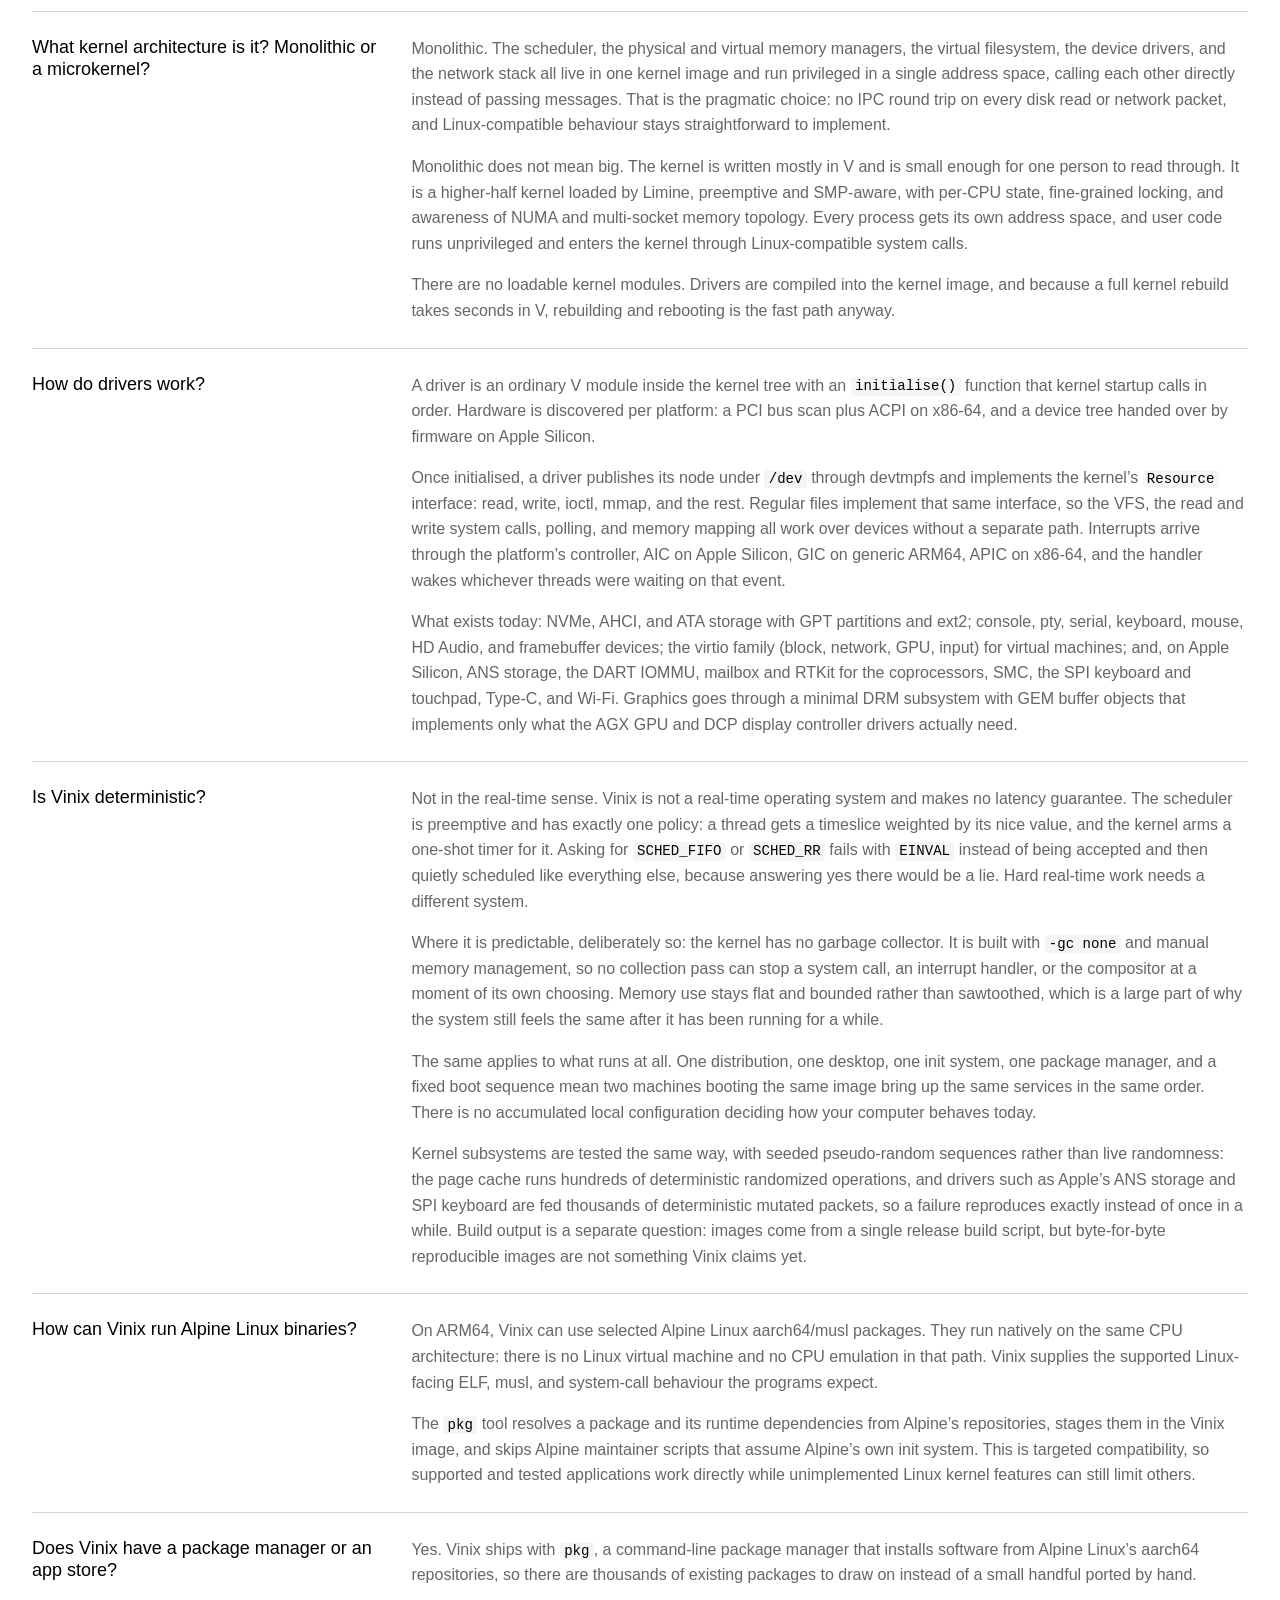
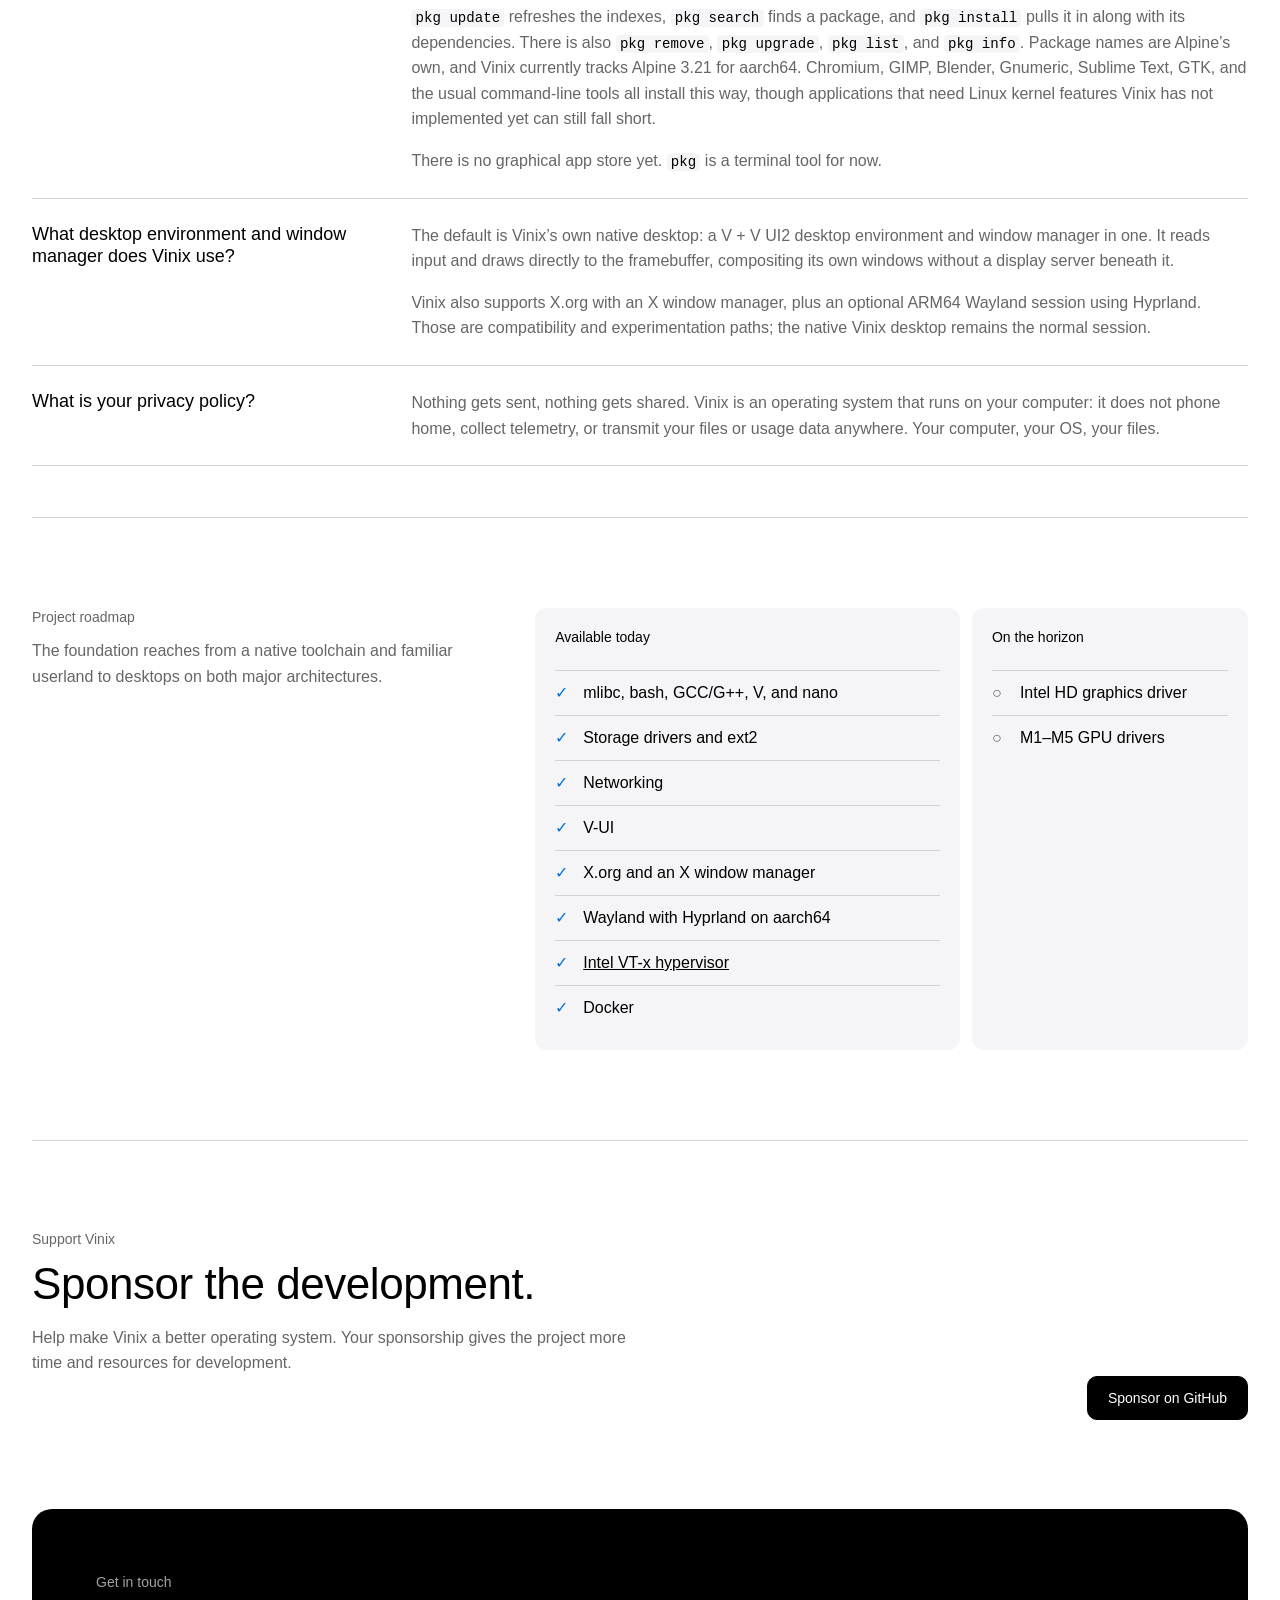
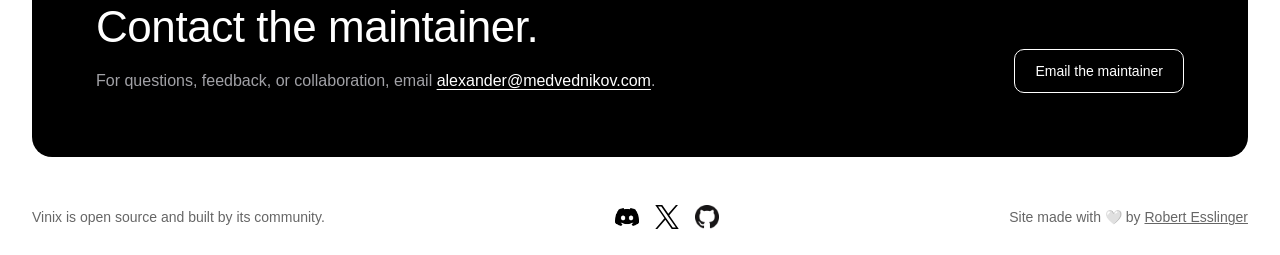
==== commit fd11d87a: "feat: name had to change" ====
--- a/index.html
+++ b/index.html
@@ -12,7 +12,7 @@
 		<link rel="canonical" href="https://vinix-os.org/" />
 		<meta property="og:type" content="website" />
 		<meta property="og:site_name" content="Vinix" />
-		<meta property="og:title" content="Vinix — A modern operating system written in V" />
+		<meta property="og:title" content="Vinix" />
 		<meta property="og:description" content="A modern operating system written in the V programming language." />
 		<meta property="og:url" content="https://vinix-os.org/" />
 		<meta property="og:image" content="https://vinix-os.org/assets/vinix-social-preview.png" />
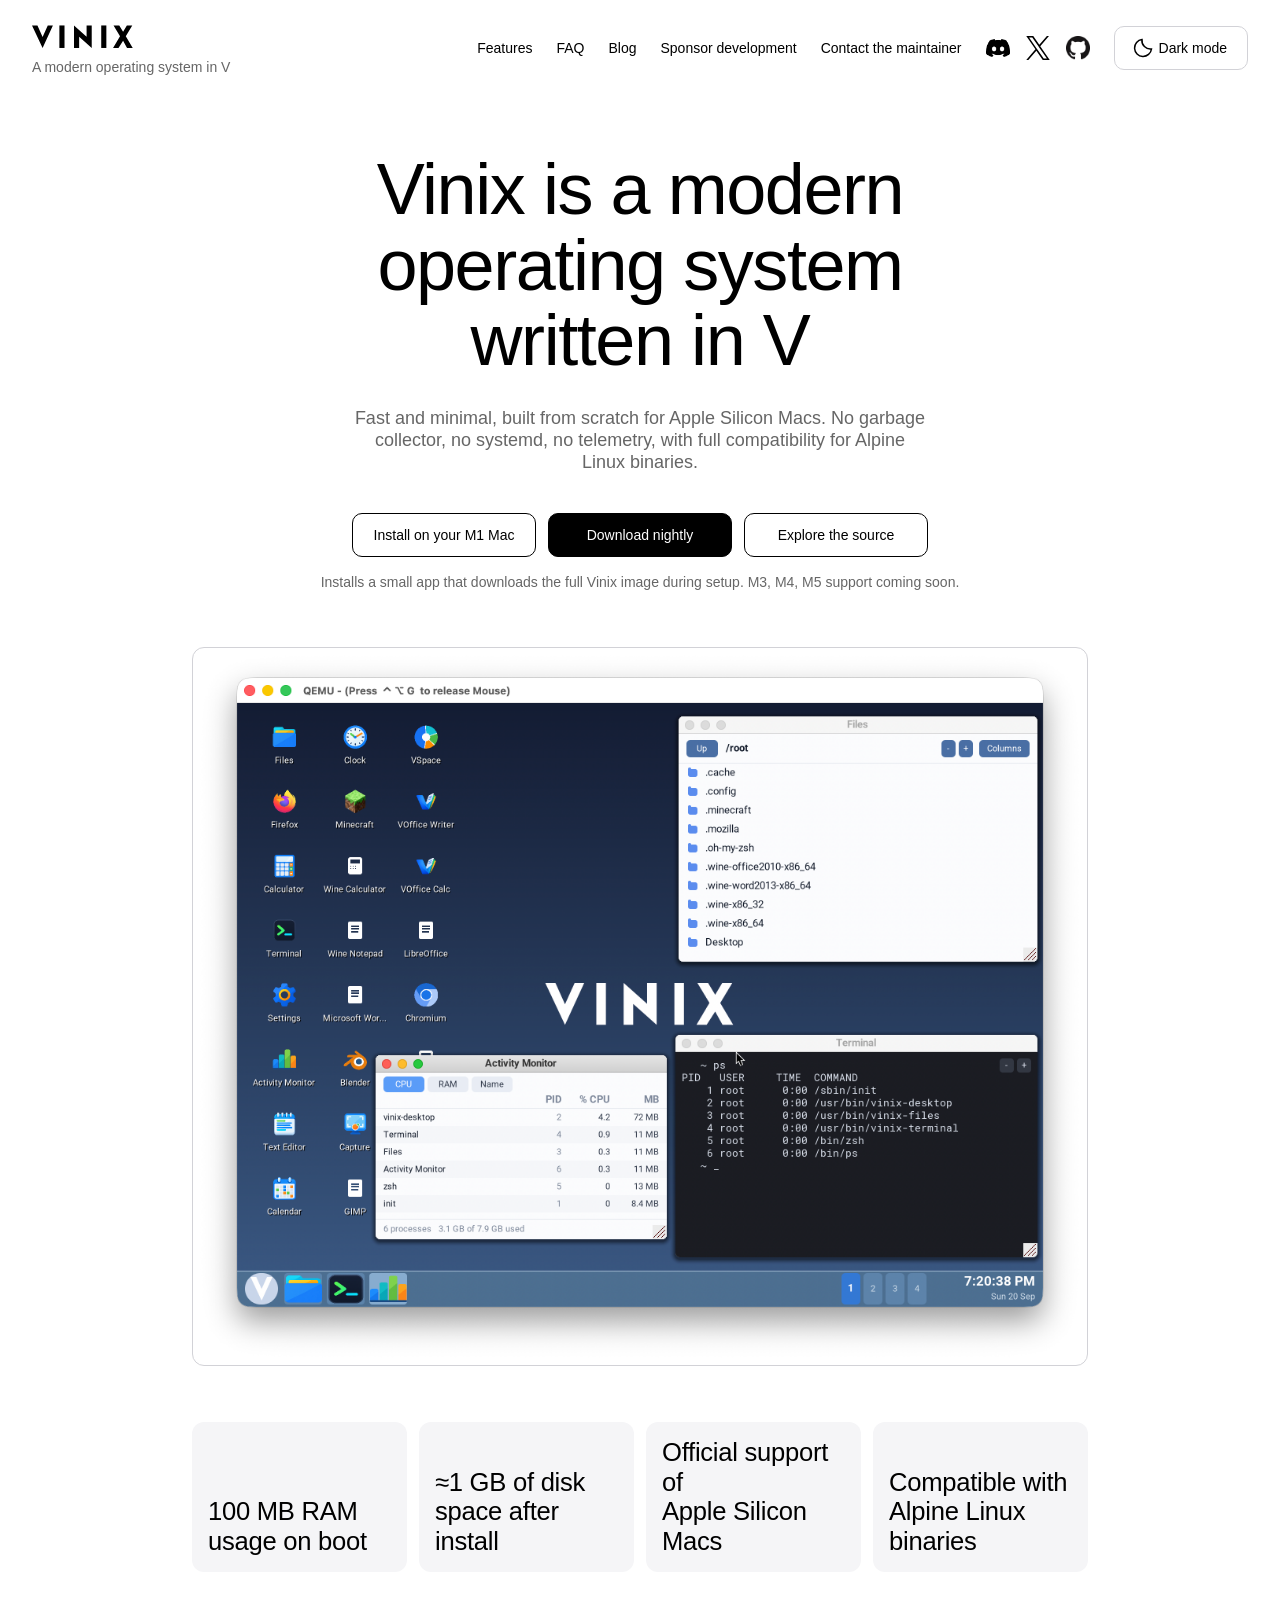
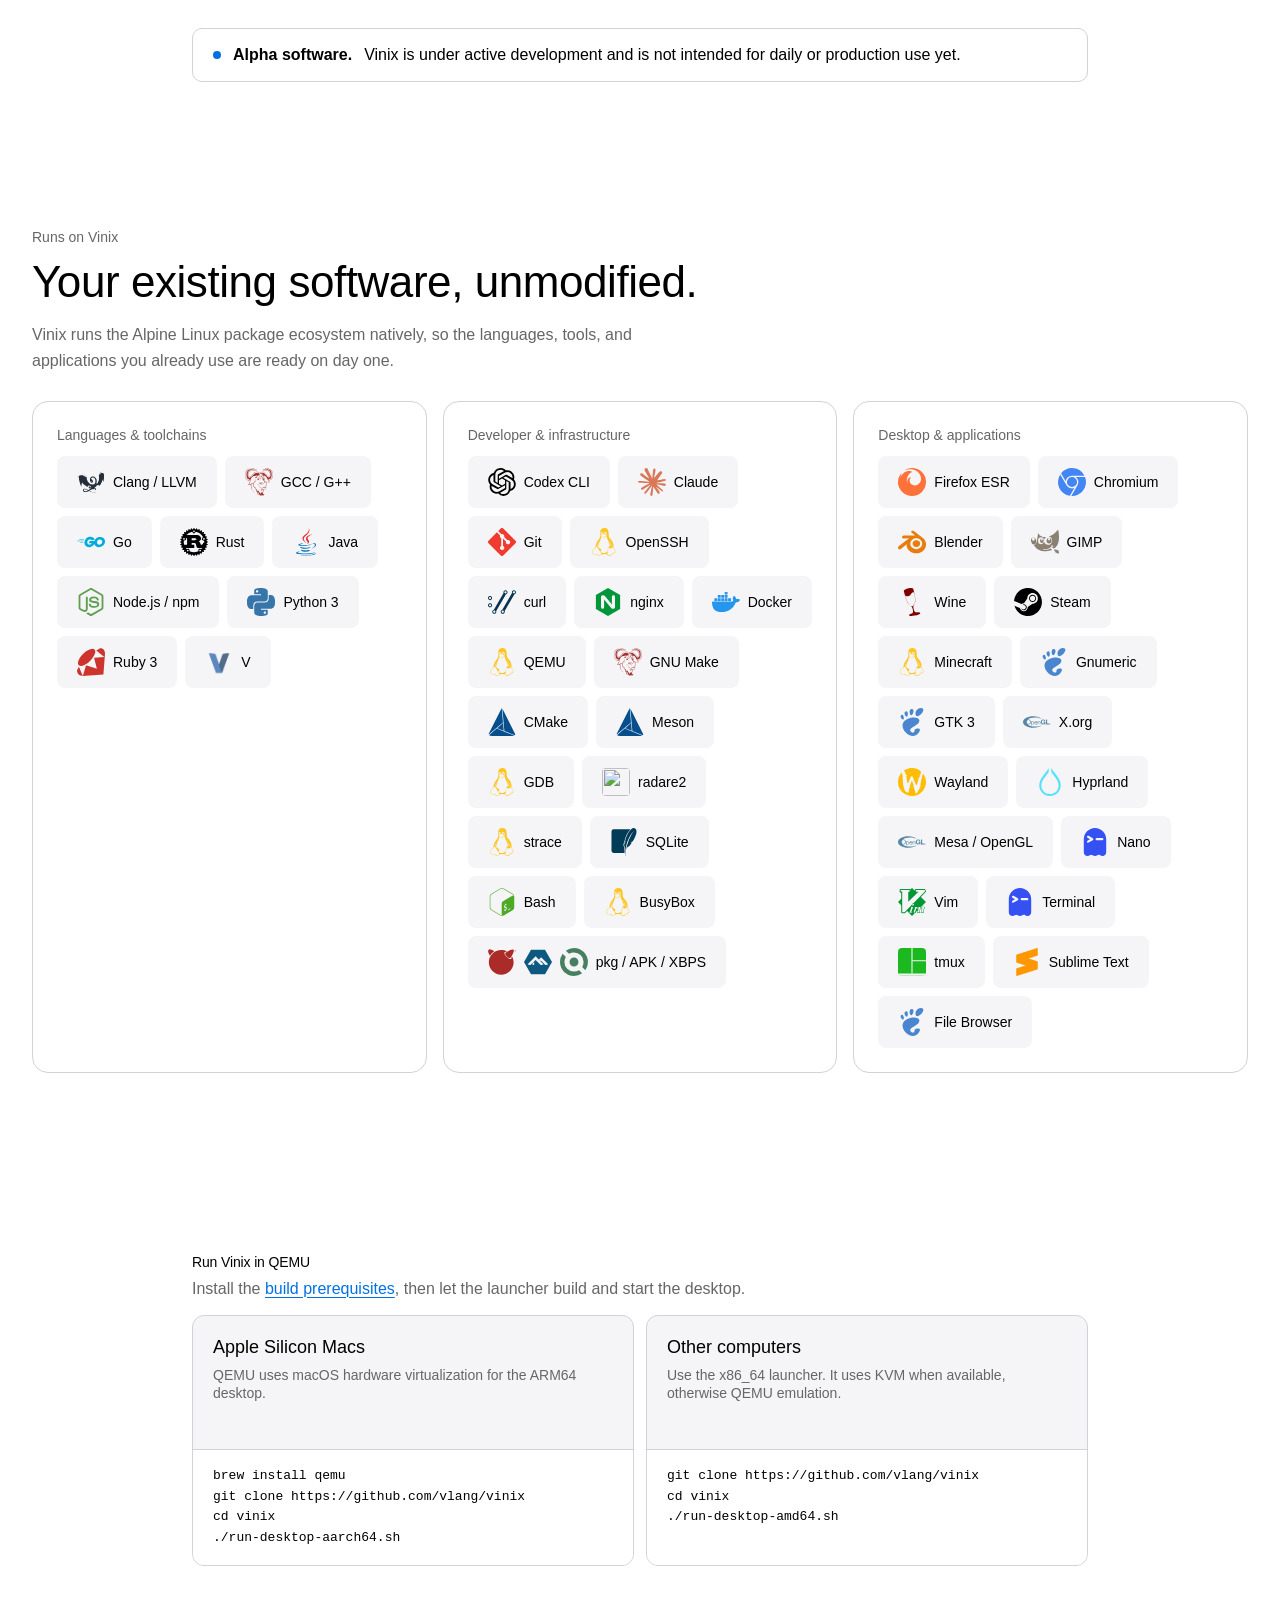
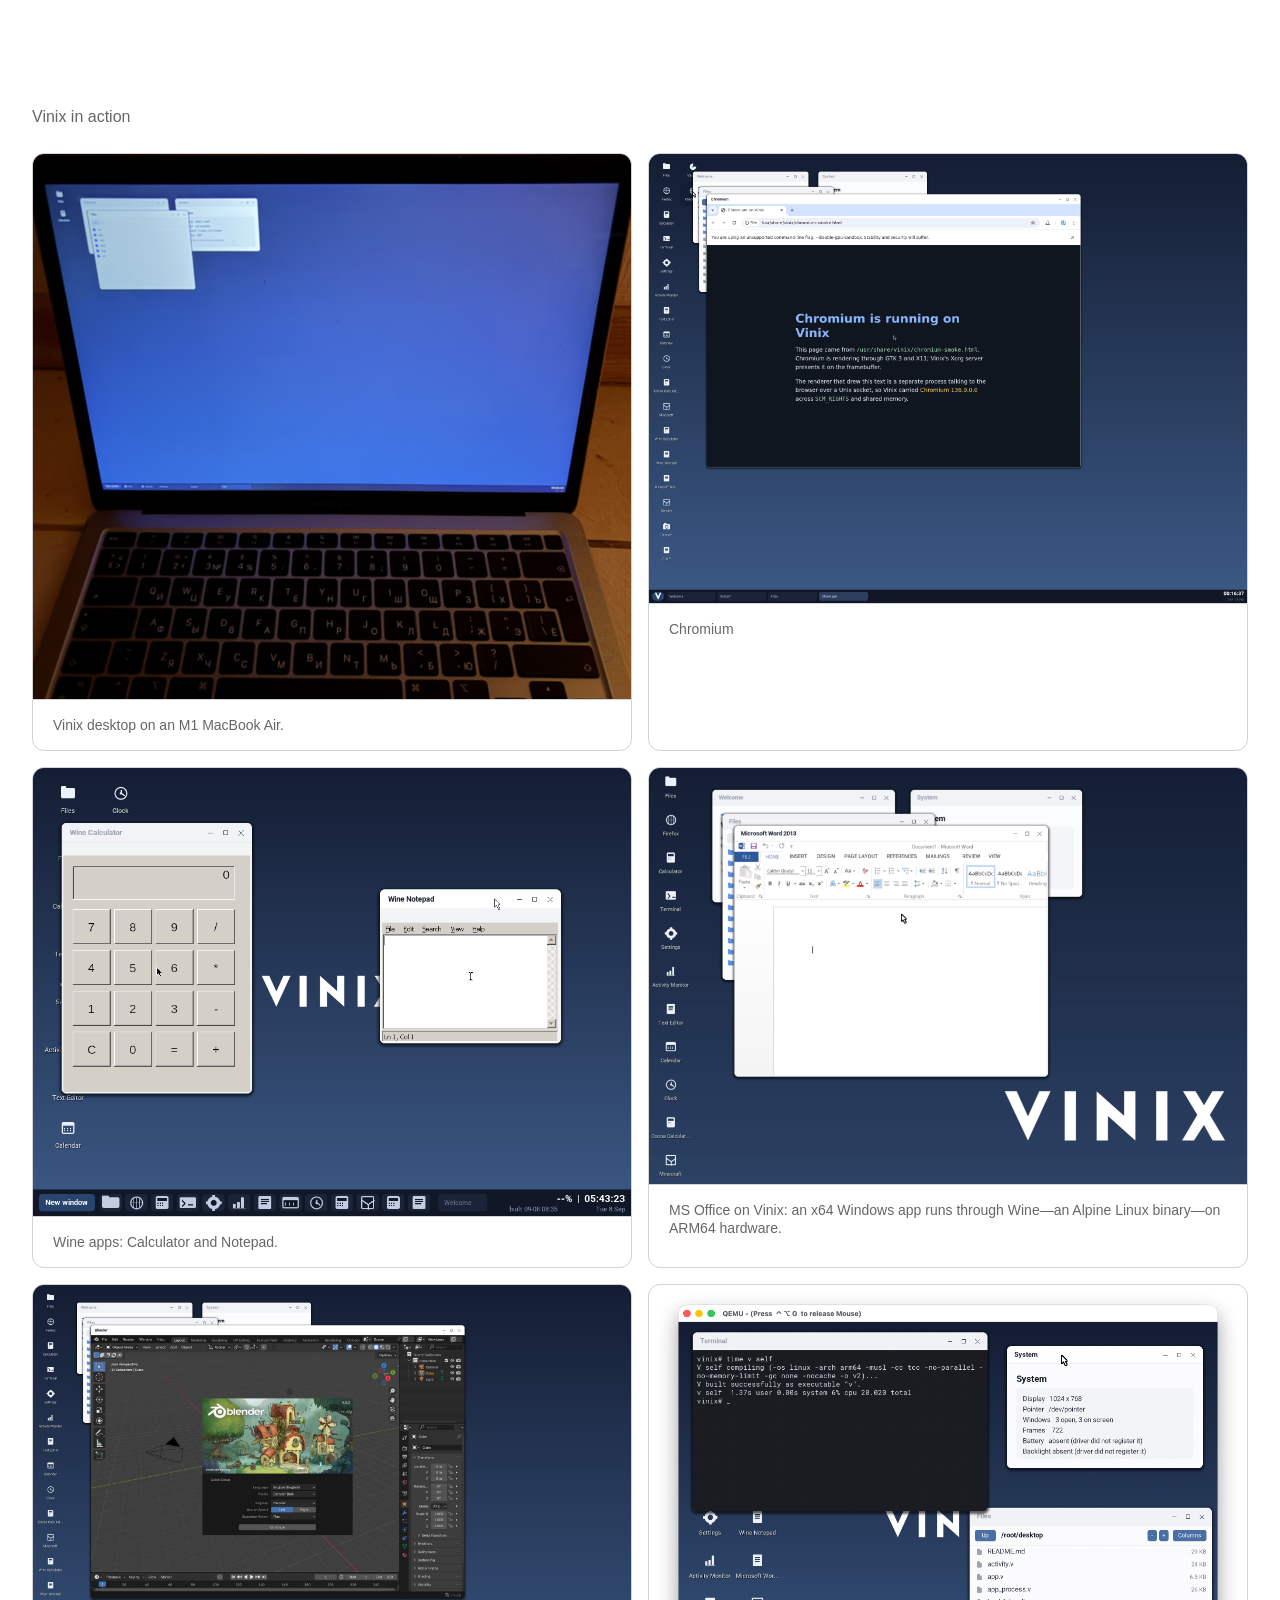
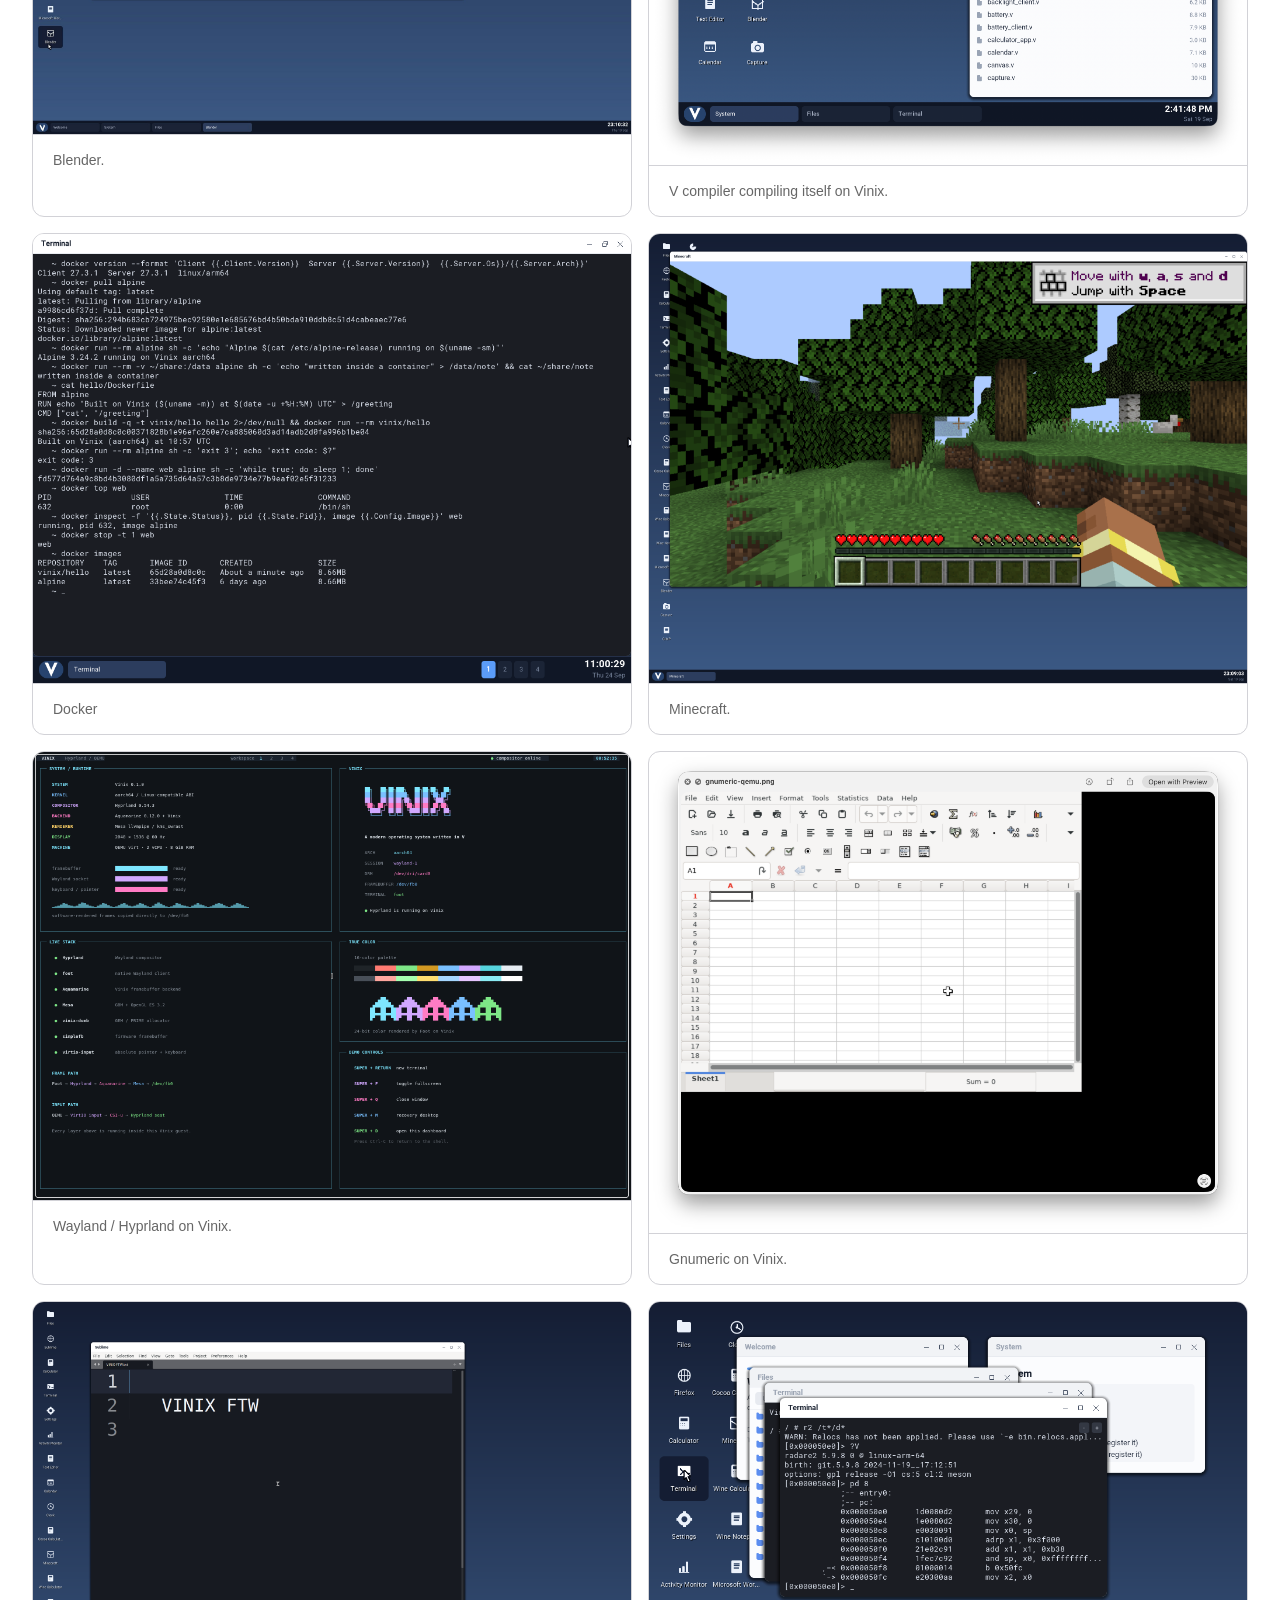
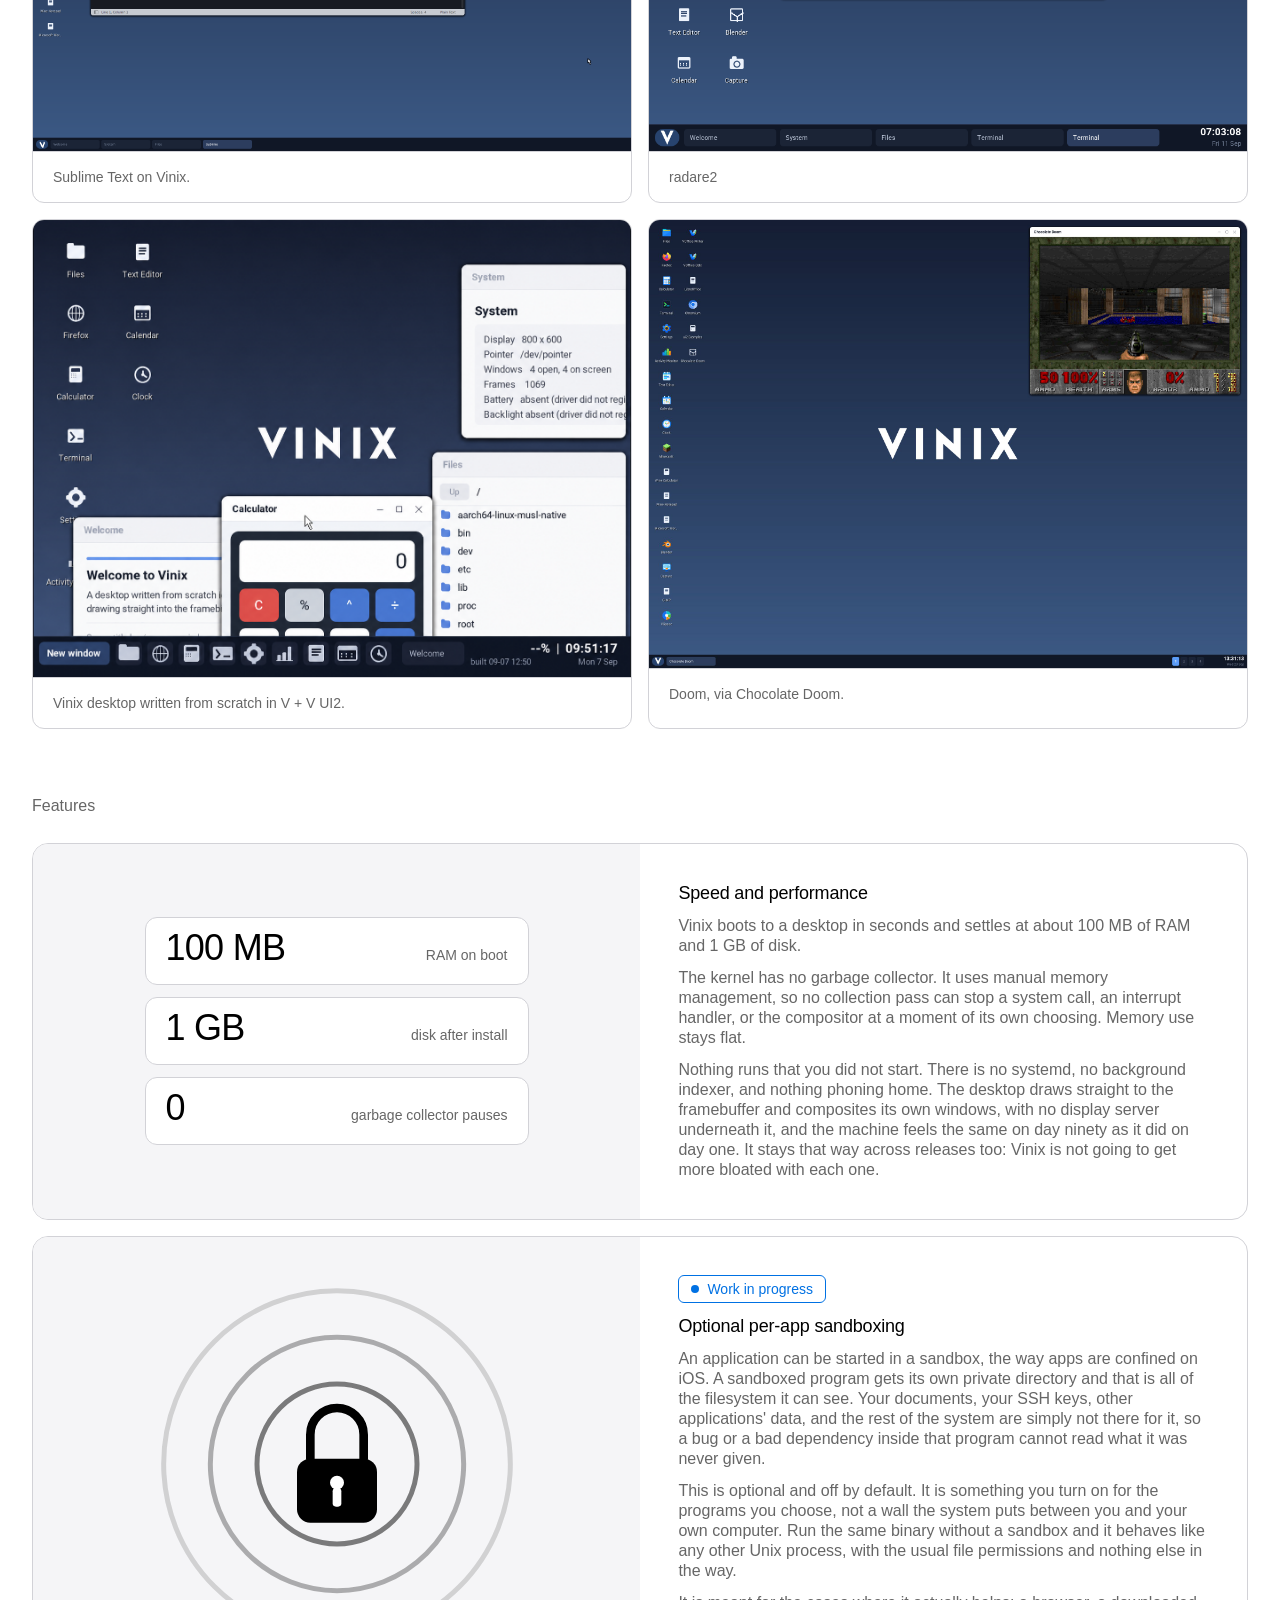
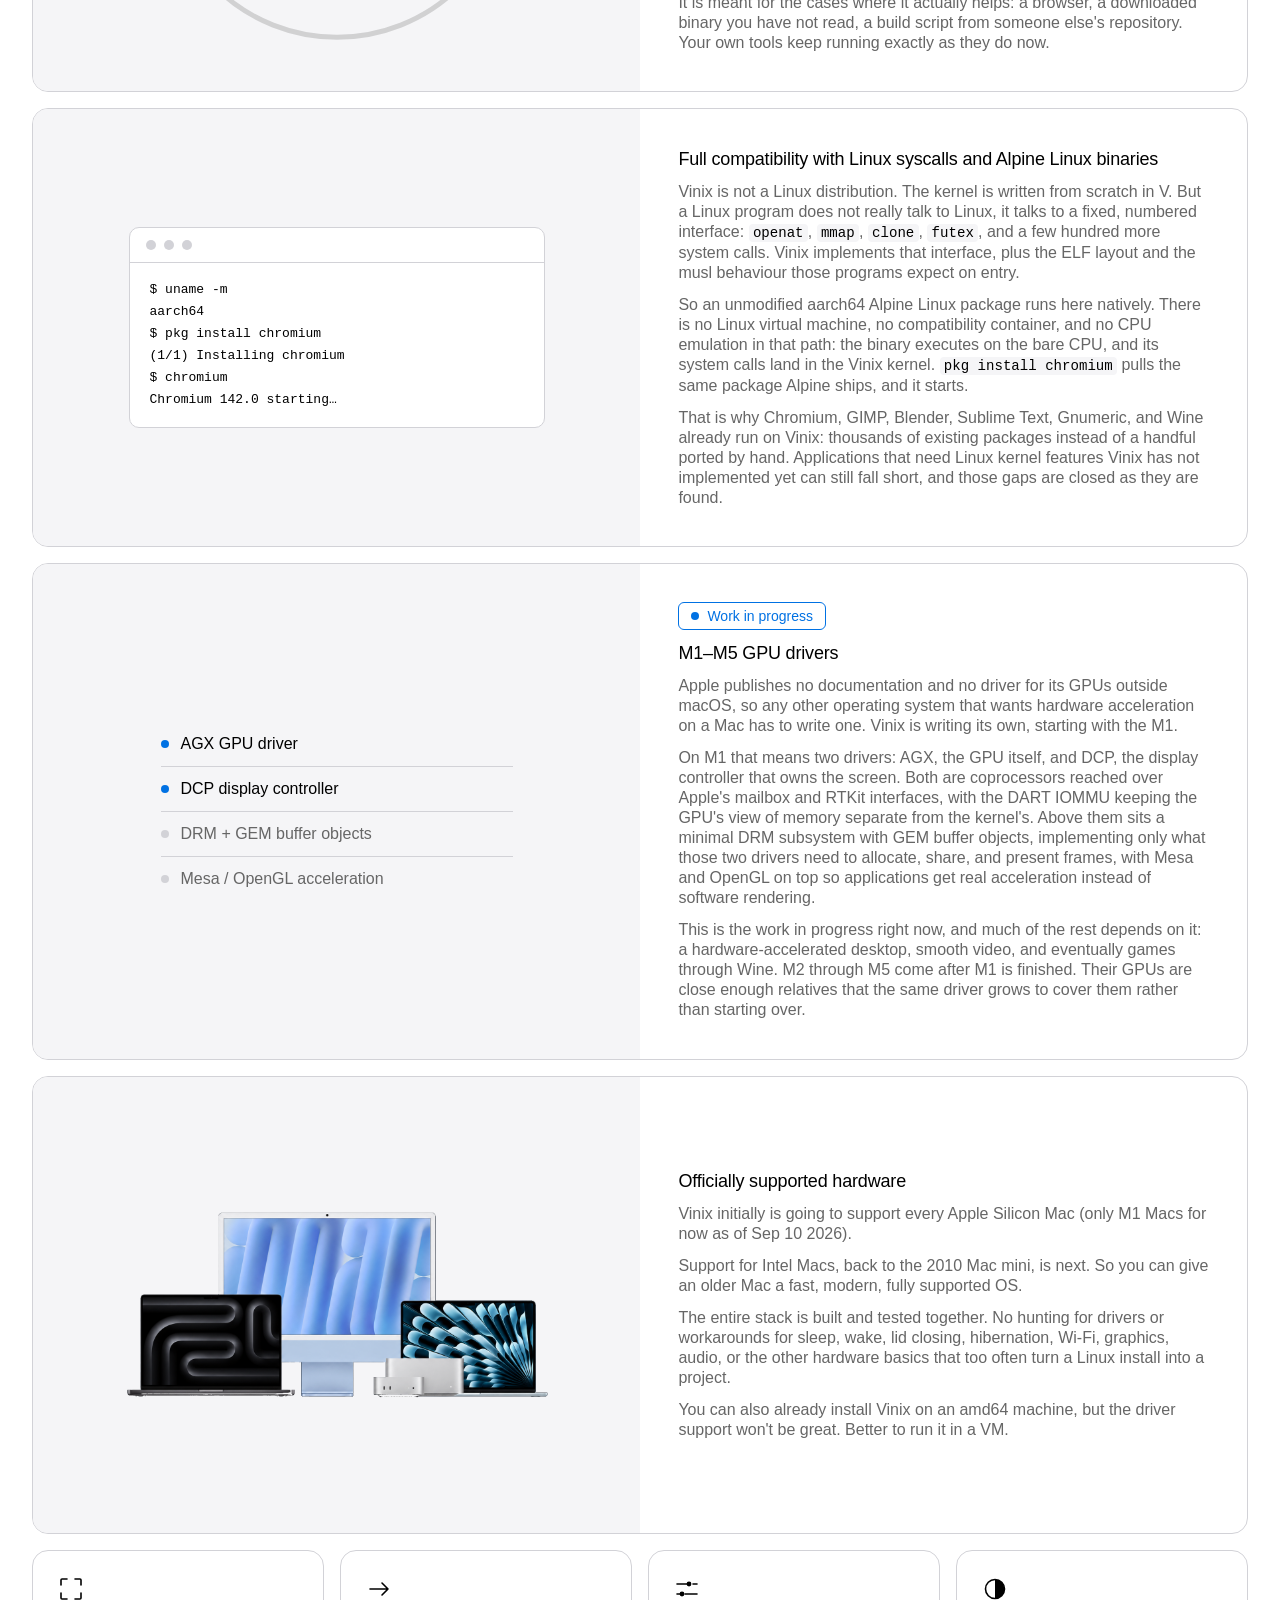
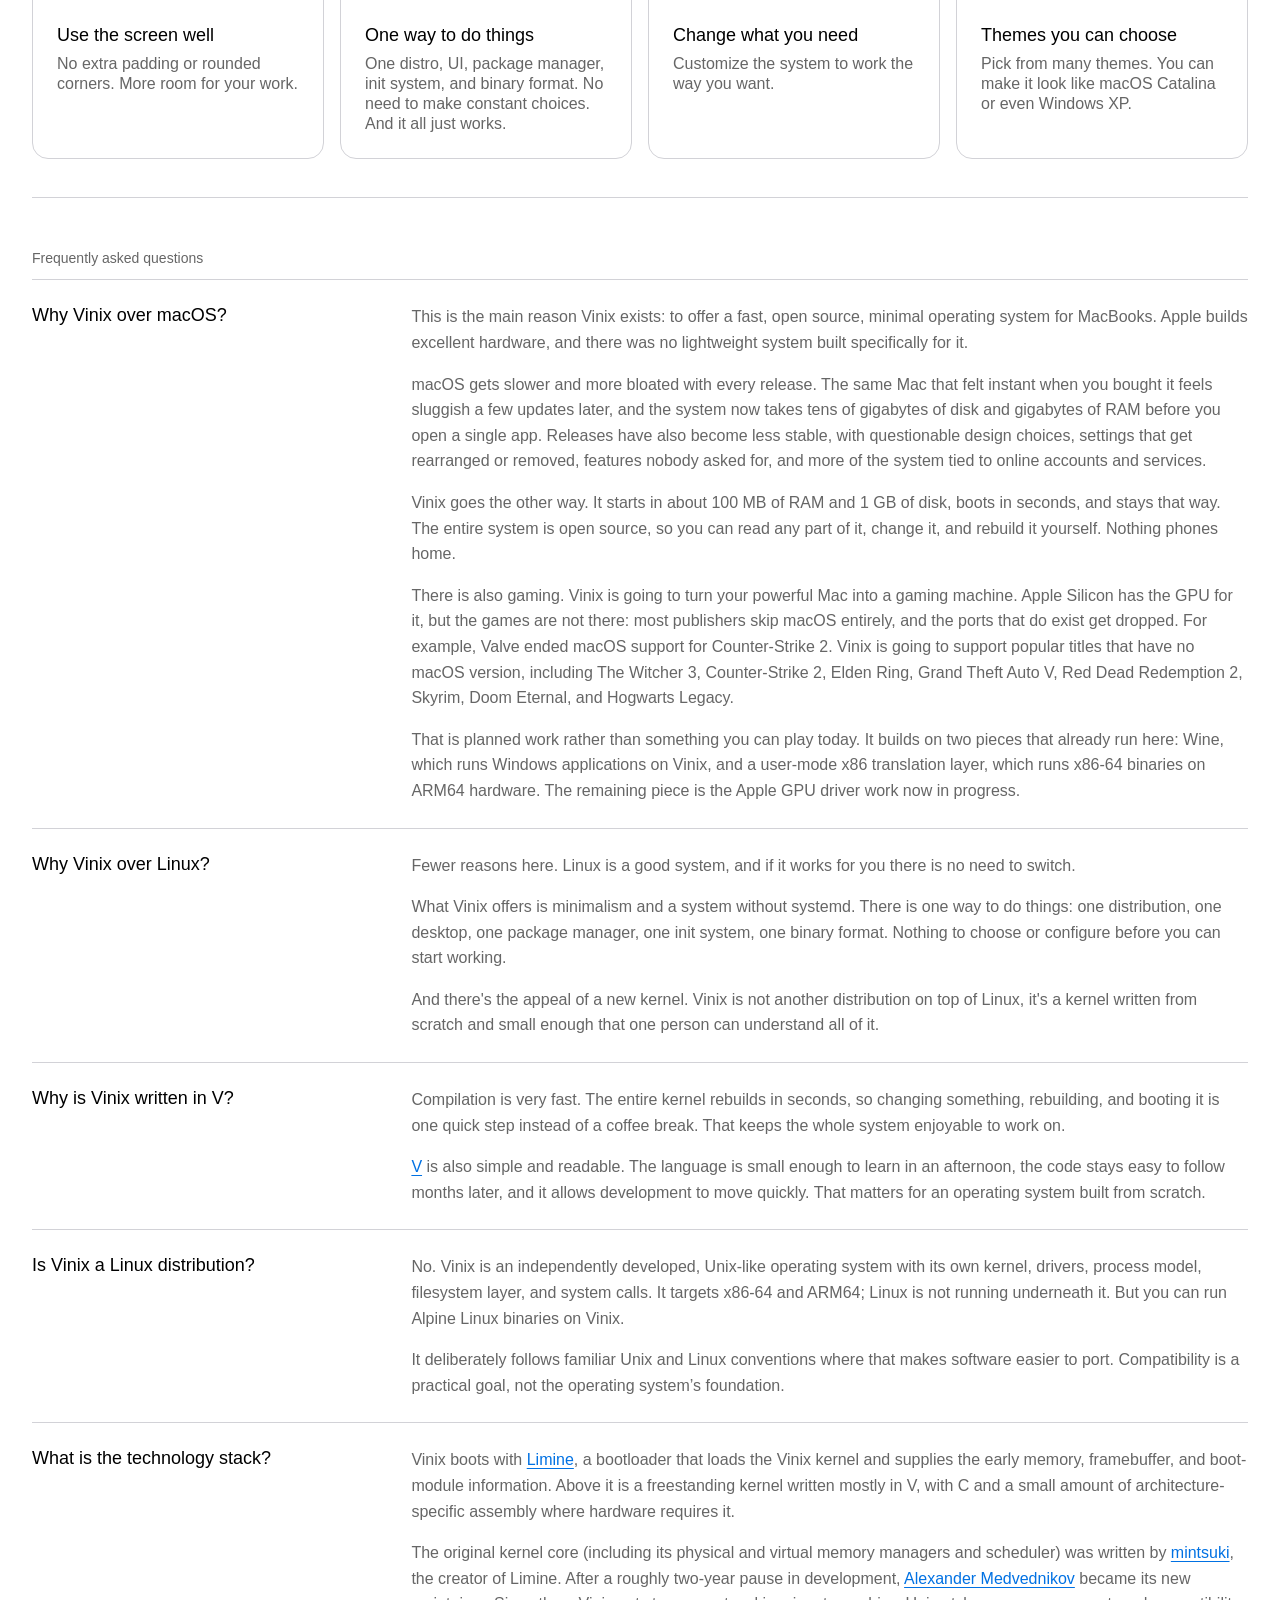
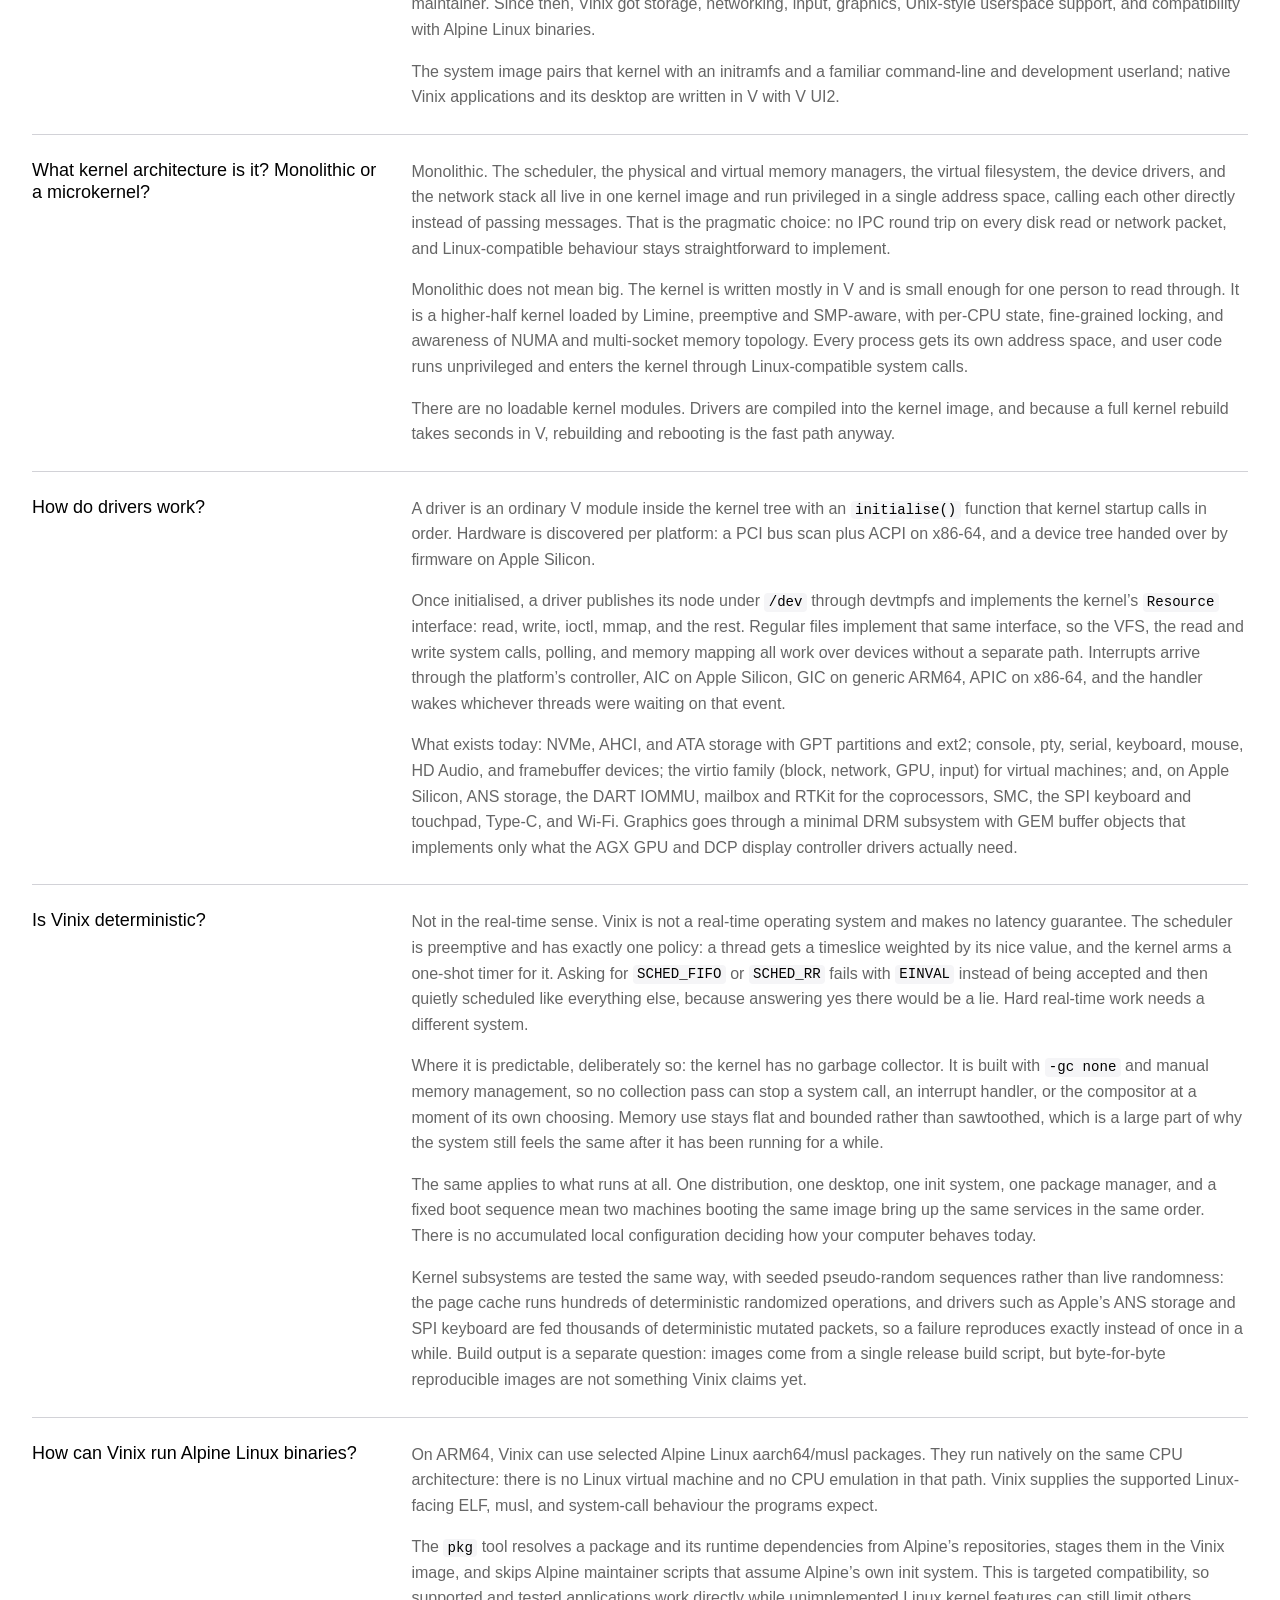
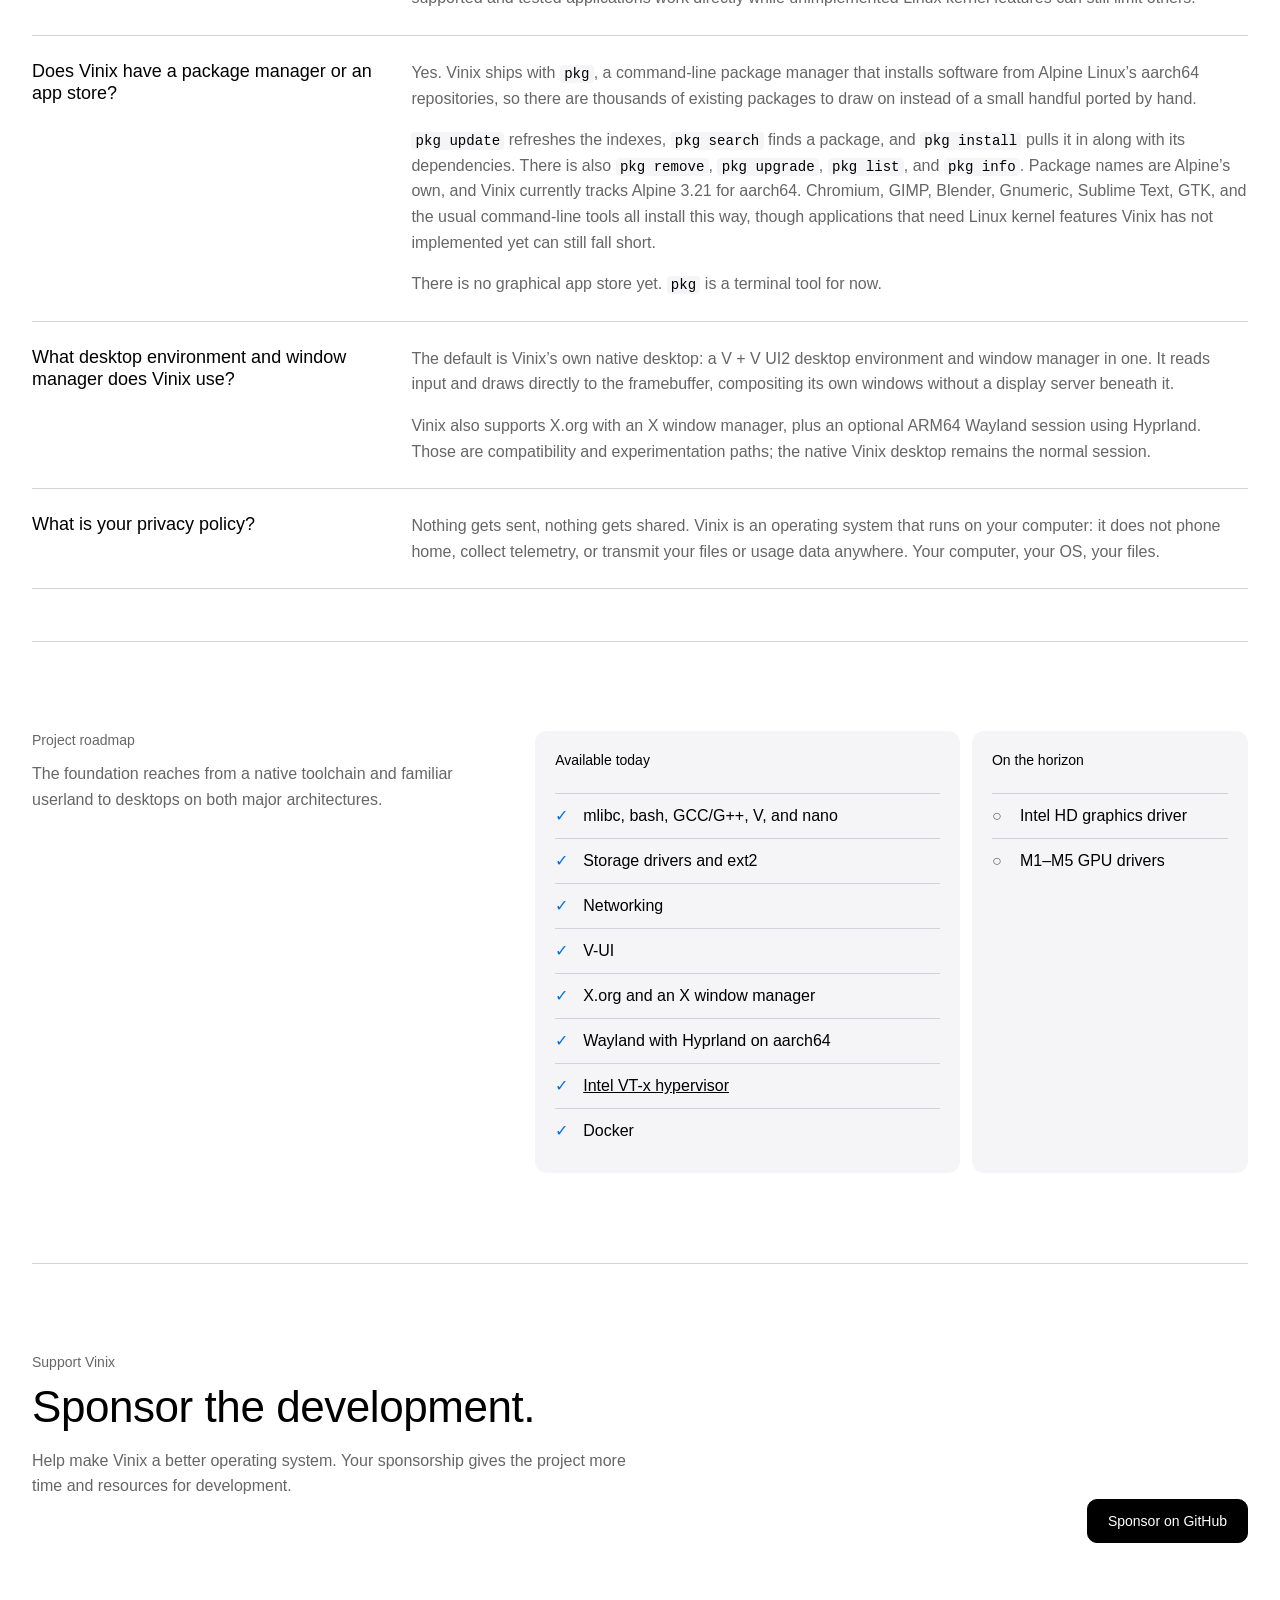
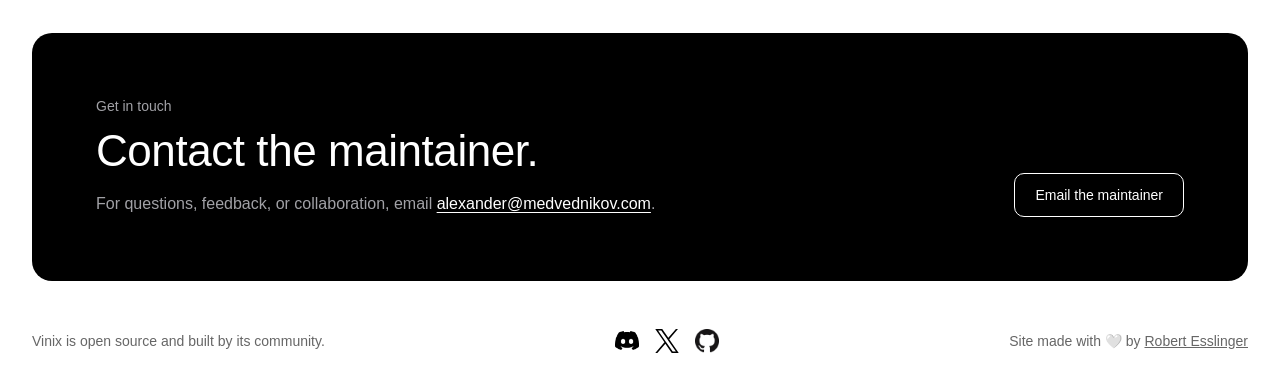
==== commit b2189840: "feat: requested change" ====
--- a/index.html
+++ b/index.html
@@ -107,8 +107,8 @@
 		<main id="top">
 			<section class="hero" aria-label="Vinix desktop preview">
 				<div class="hero-intro">
-					<h1>A modern operating system<br />written in V</h1>
-					<p class="hero-subhead">Fast and minimal, built from scratch for Apple Silicon Macs. No garbage collector, no systemd, no telemetry — with full compatibility for Alpine Linux binaries.</p>
+					<h1>Vinix is a modern operating system<br />written in V</h1>
+					<p class="hero-subhead">Fast and minimal, built from scratch for Apple Silicon Macs. No garbage collector, no systemd, no telemetry, with full compatibility for Alpine Linux binaries.</p>
 					<div class="hero-actions">
 						<a class="button" href="https://github.com/vlang/vinix/releases/download/m1-installer-latest/Vinix-Installer-M1.dmg">
 							<span class="button-label">Install on your M1 Mac</span>
@@ -143,27 +143,6 @@
 					<strong>Alpha software.</strong> Vinix is under active development and is not
 					intended for daily or production use yet.
 				</div>
-				<section class="qemu-run" aria-labelledby="qemu-run-title">
-					<h2 id="qemu-run-title">Run Vinix in QEMU</h2>
-					<p>Install the <a href="https://github.com/vlang/vinix#build-instructions">build prerequisites</a>, then let the launcher build and start the desktop.</p>
-					<div class="qemu-run-options">
-						<article>
-							<h3>Apple Silicon Macs</h3>
-							<p>QEMU uses macOS hardware virtualization for the ARM64 desktop.</p>
-							<pre><code>brew install qemu
-git clone https://github.com/vlang/vinix
-cd vinix
-./run-desktop-aarch64.sh</code></pre>
-						</article>
-						<article>
-							<h3>Other computers</h3>
-							<p>Use the x86_64 launcher. It uses KVM when available, otherwise QEMU emulation.</p>
-							<pre><code>git clone https://github.com/vlang/vinix
-cd vinix
-./run-desktop-amd64.sh</code></pre>
-						</article>
-					</div>
-				</section>
 			</section>
 
 			<section class="section software" id="software" aria-labelledby="software-title">
@@ -240,6 +219,28 @@
 							<span><img src="assets/logos/gnome.svg" alt="" />File Browser</span>
 						</div>
 					</div>
+				</div>
+			</section>
+
+			<section class="section qemu-run" aria-labelledby="qemu-run-title">
+				<h2 id="qemu-run-title">Run Vinix in QEMU</h2>
+				<p>Install the <a href="https://github.com/vlang/vinix#build-instructions">build prerequisites</a>, then let the launcher build and start the desktop.</p>
+				<div class="qemu-run-options">
+					<article>
+						<h3>Apple Silicon Macs</h3>
+						<p>QEMU uses macOS hardware virtualization for the ARM64 desktop.</p>
+						<pre><code>brew install qemu
+git clone https://github.com/vlang/vinix
+cd vinix
+./run-desktop-aarch64.sh</code></pre>
+					</article>
+					<article>
+						<h3>Other computers</h3>
+						<p>Use the x86_64 launcher. It uses KVM when available, otherwise QEMU emulation.</p>
+						<pre><code>git clone https://github.com/vlang/vinix
+cd vinix
+./run-desktop-amd64.sh</code></pre>
+					</article>
 				</div>
 			</section>
 
--- a/style.css
+++ b/style.css
@@ -405,6 +405,7 @@
 .qemu-run {
 	width: 100%;
 	max-width: 56rem;
+	margin-inline: auto;
 }
 
 .qemu-run > h2 {
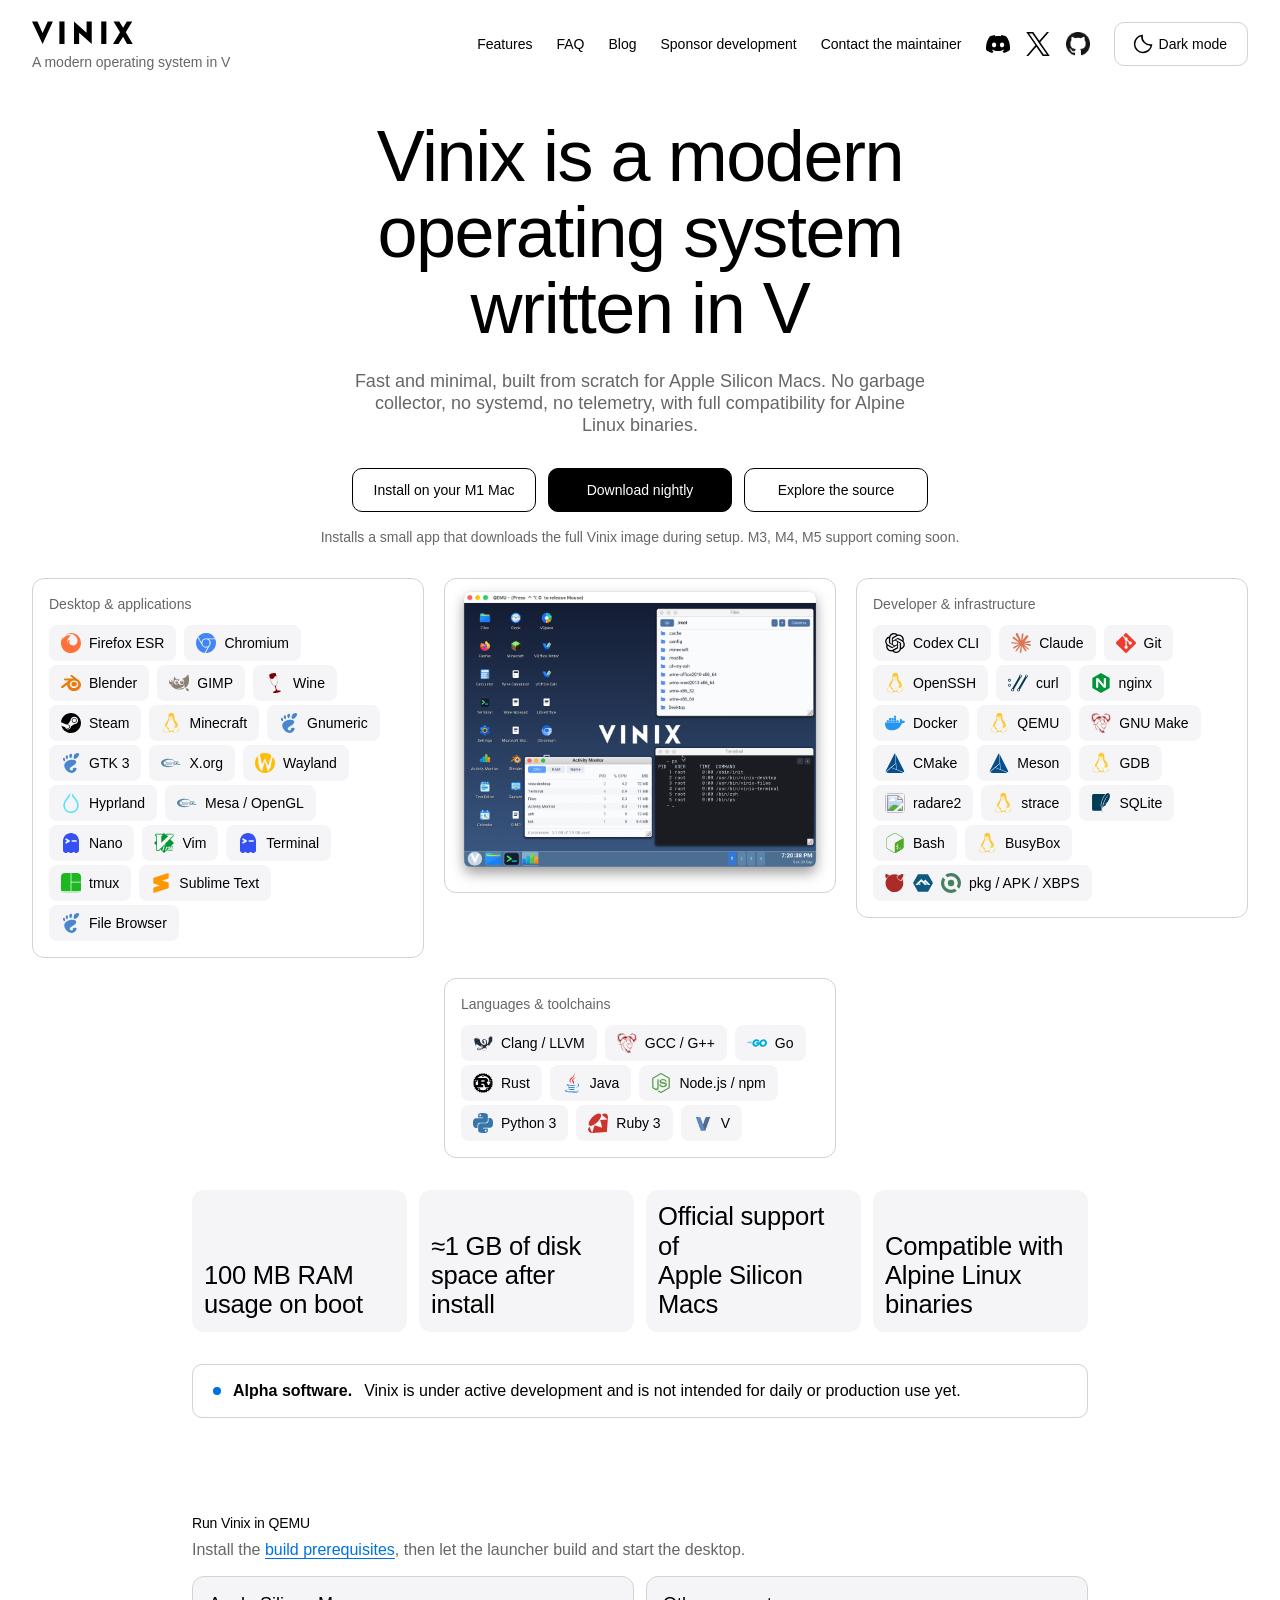
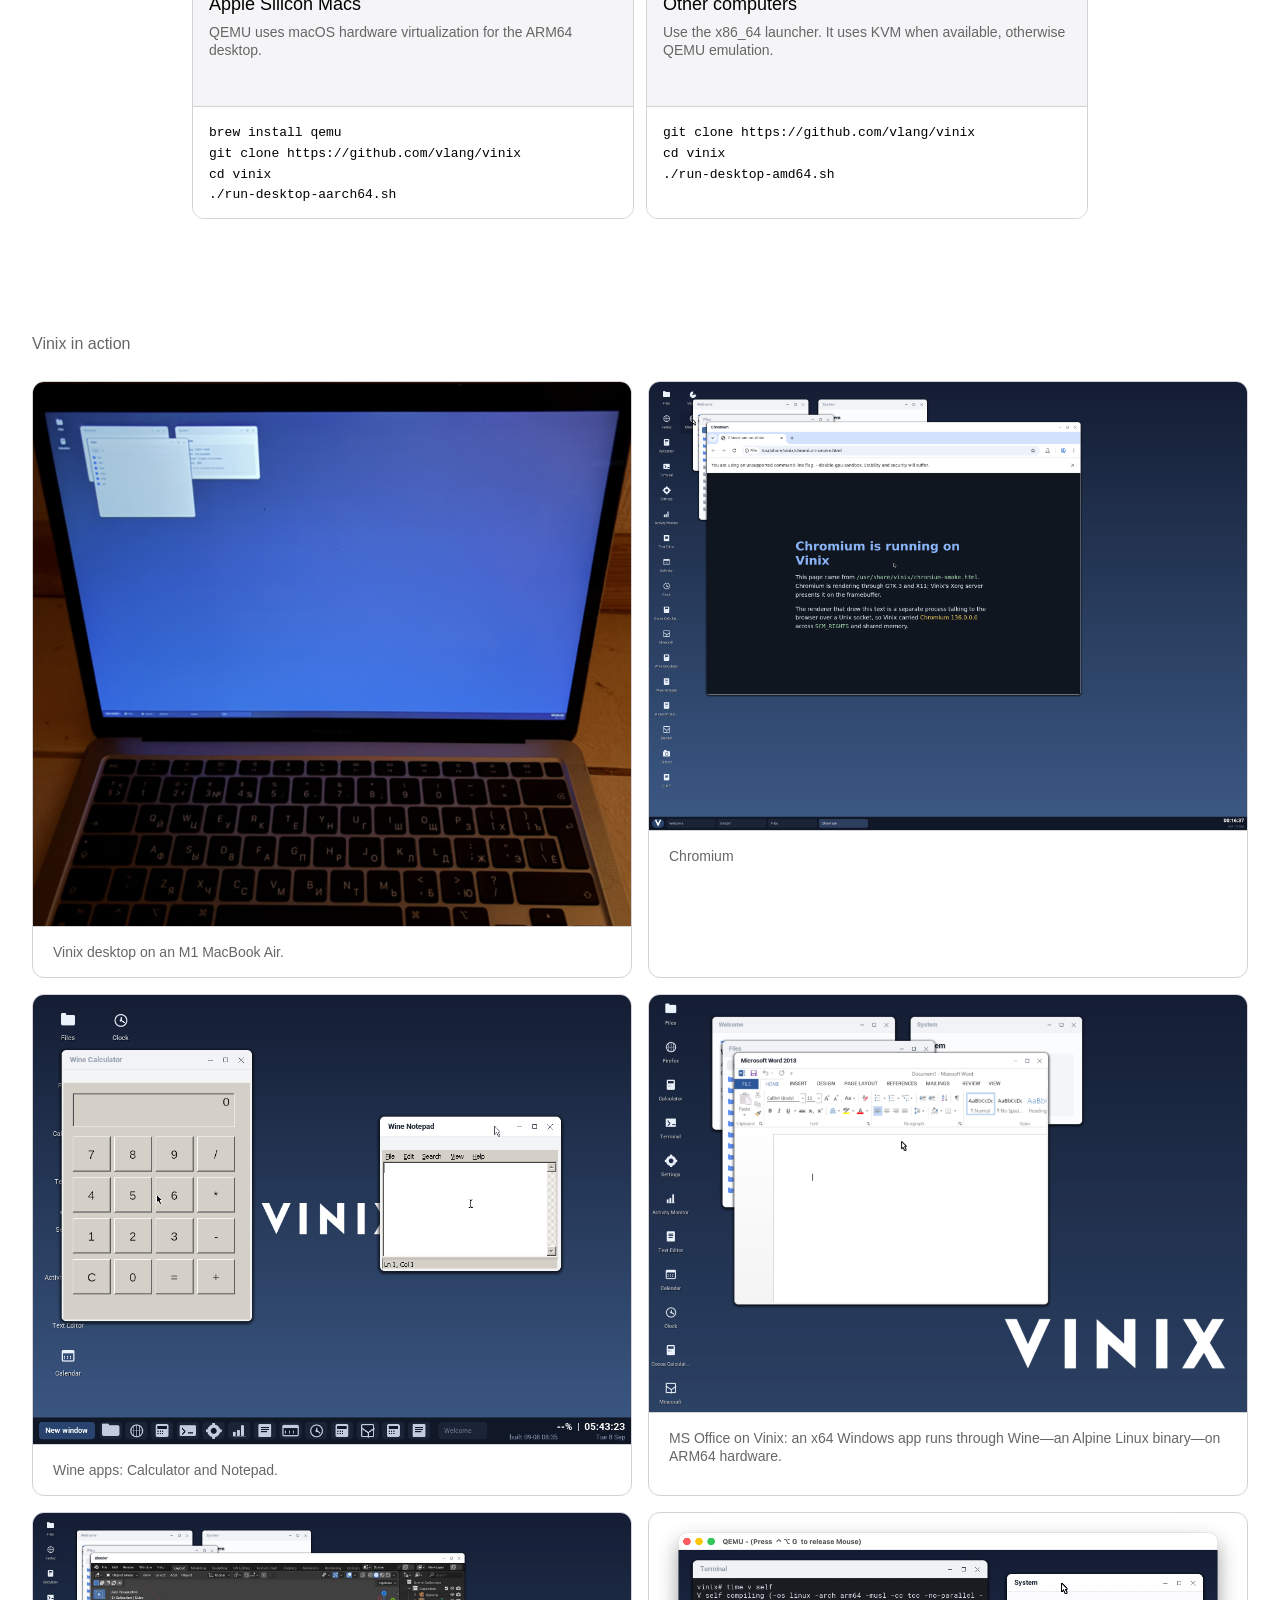
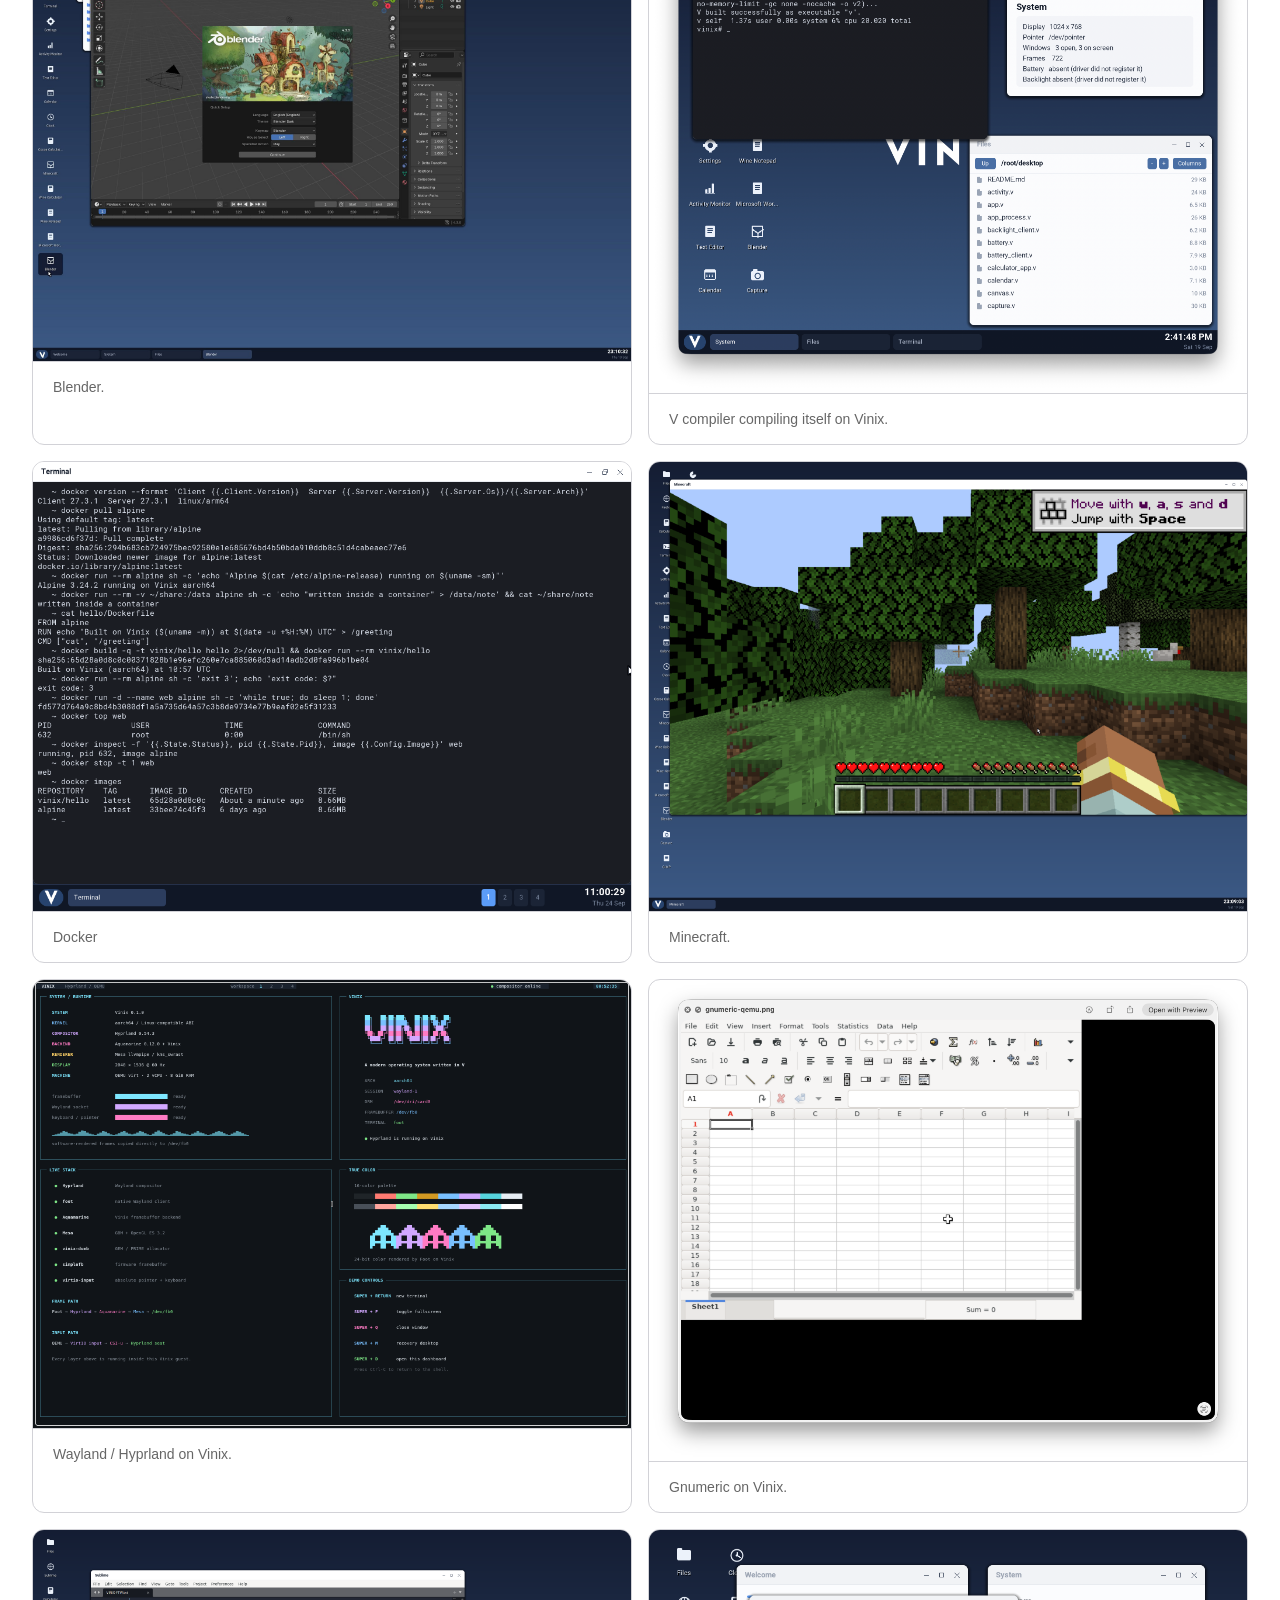
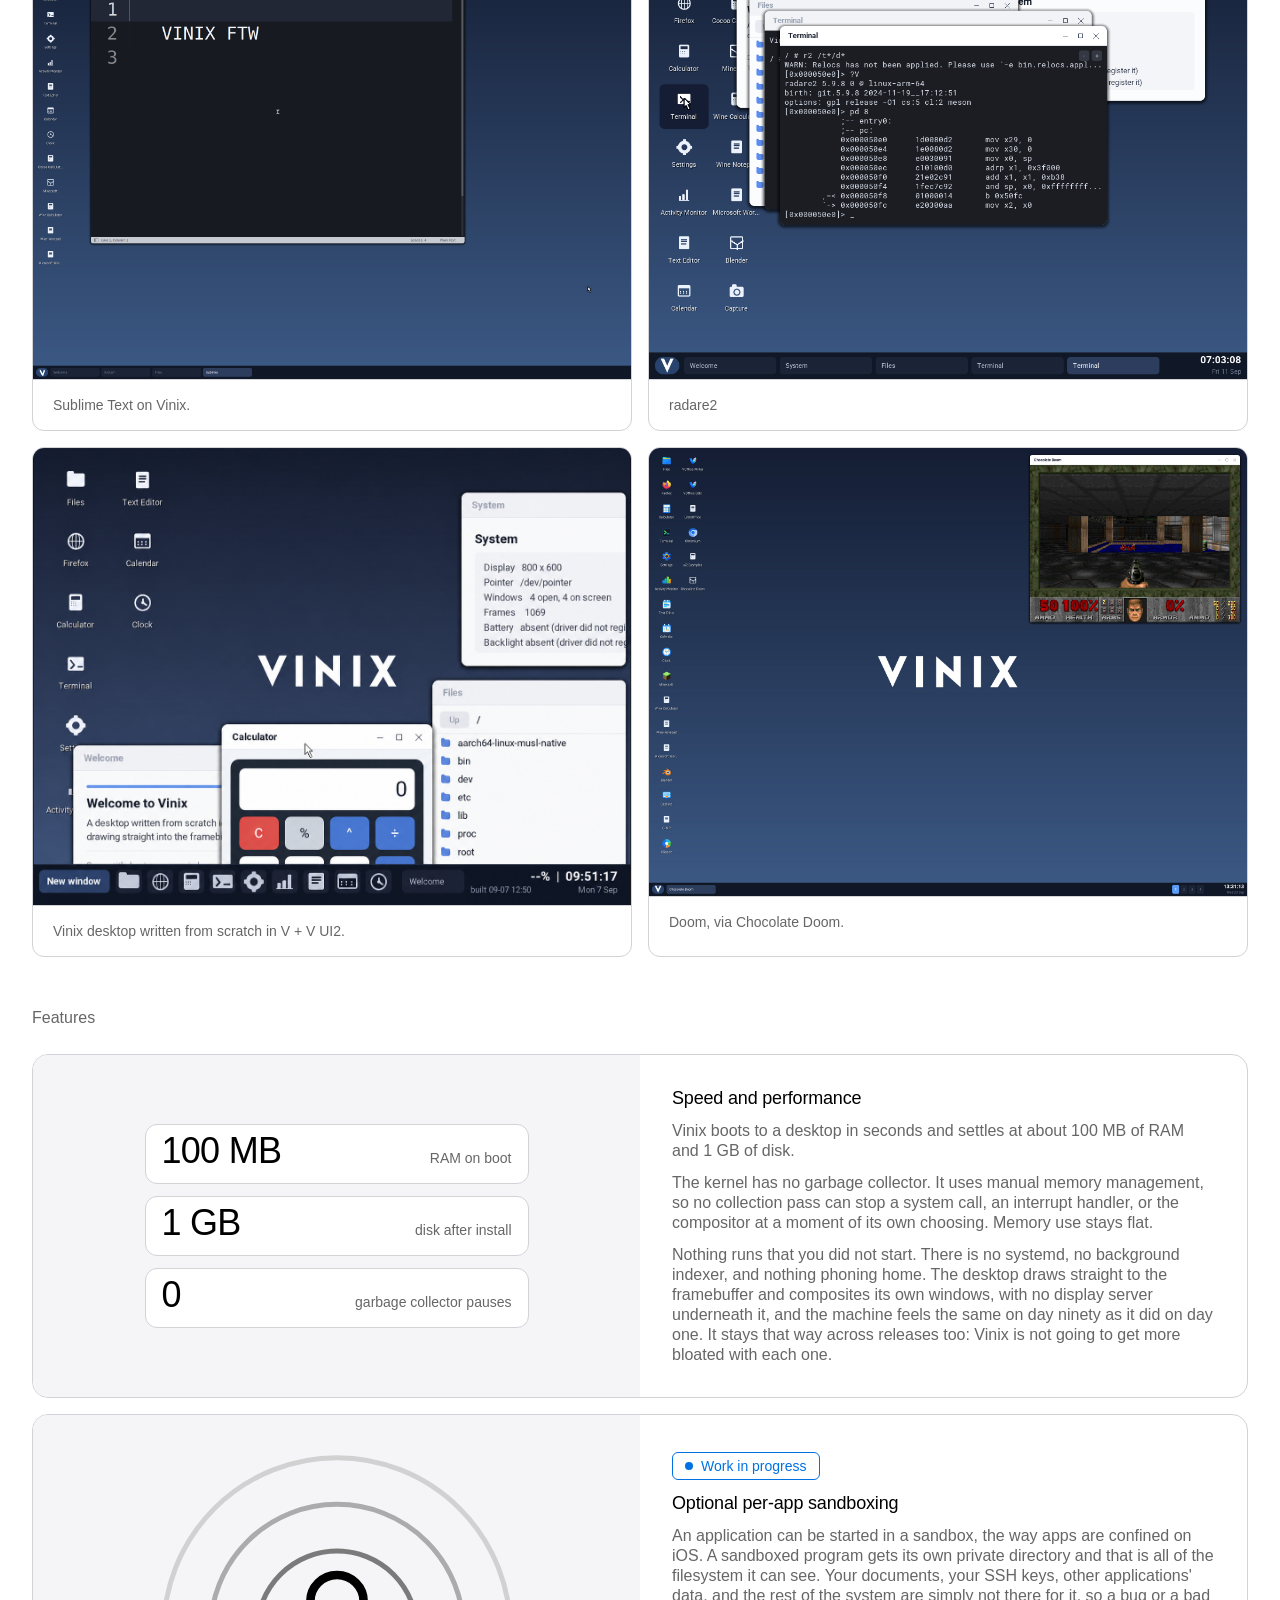
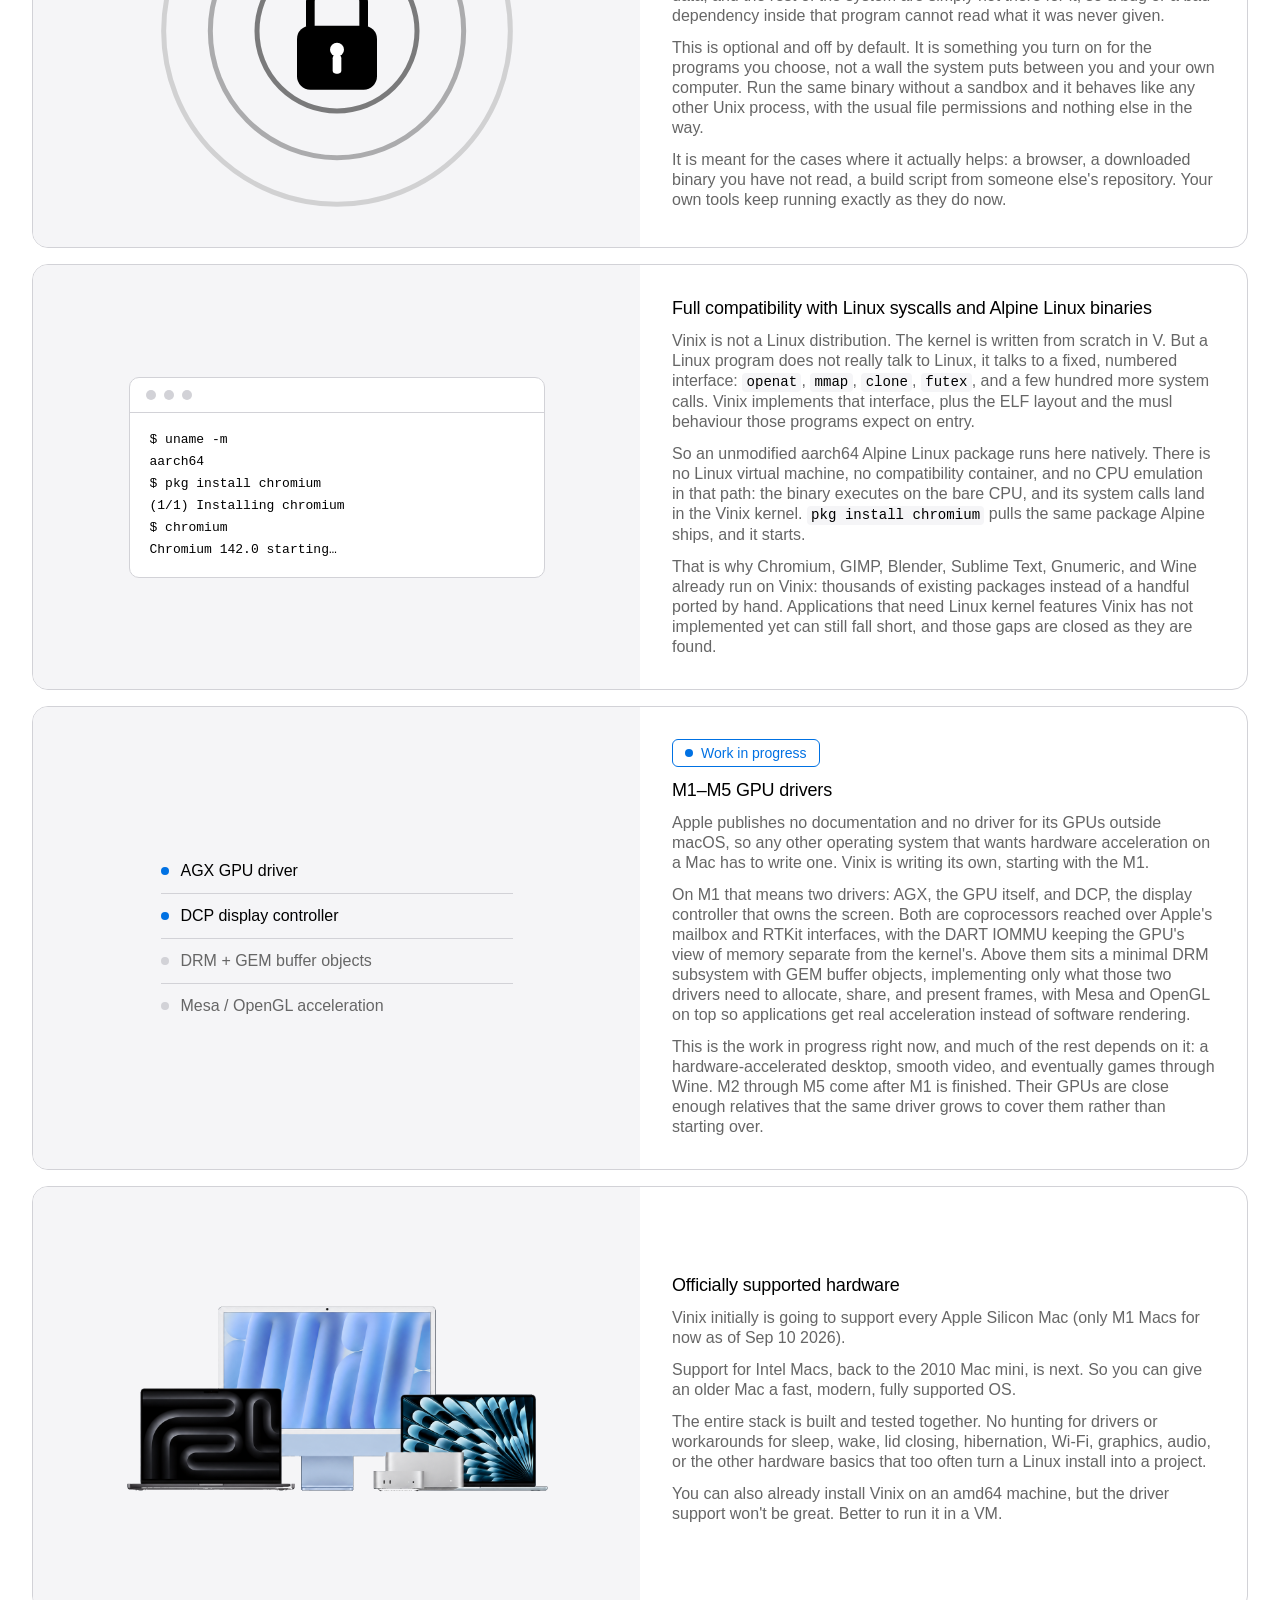
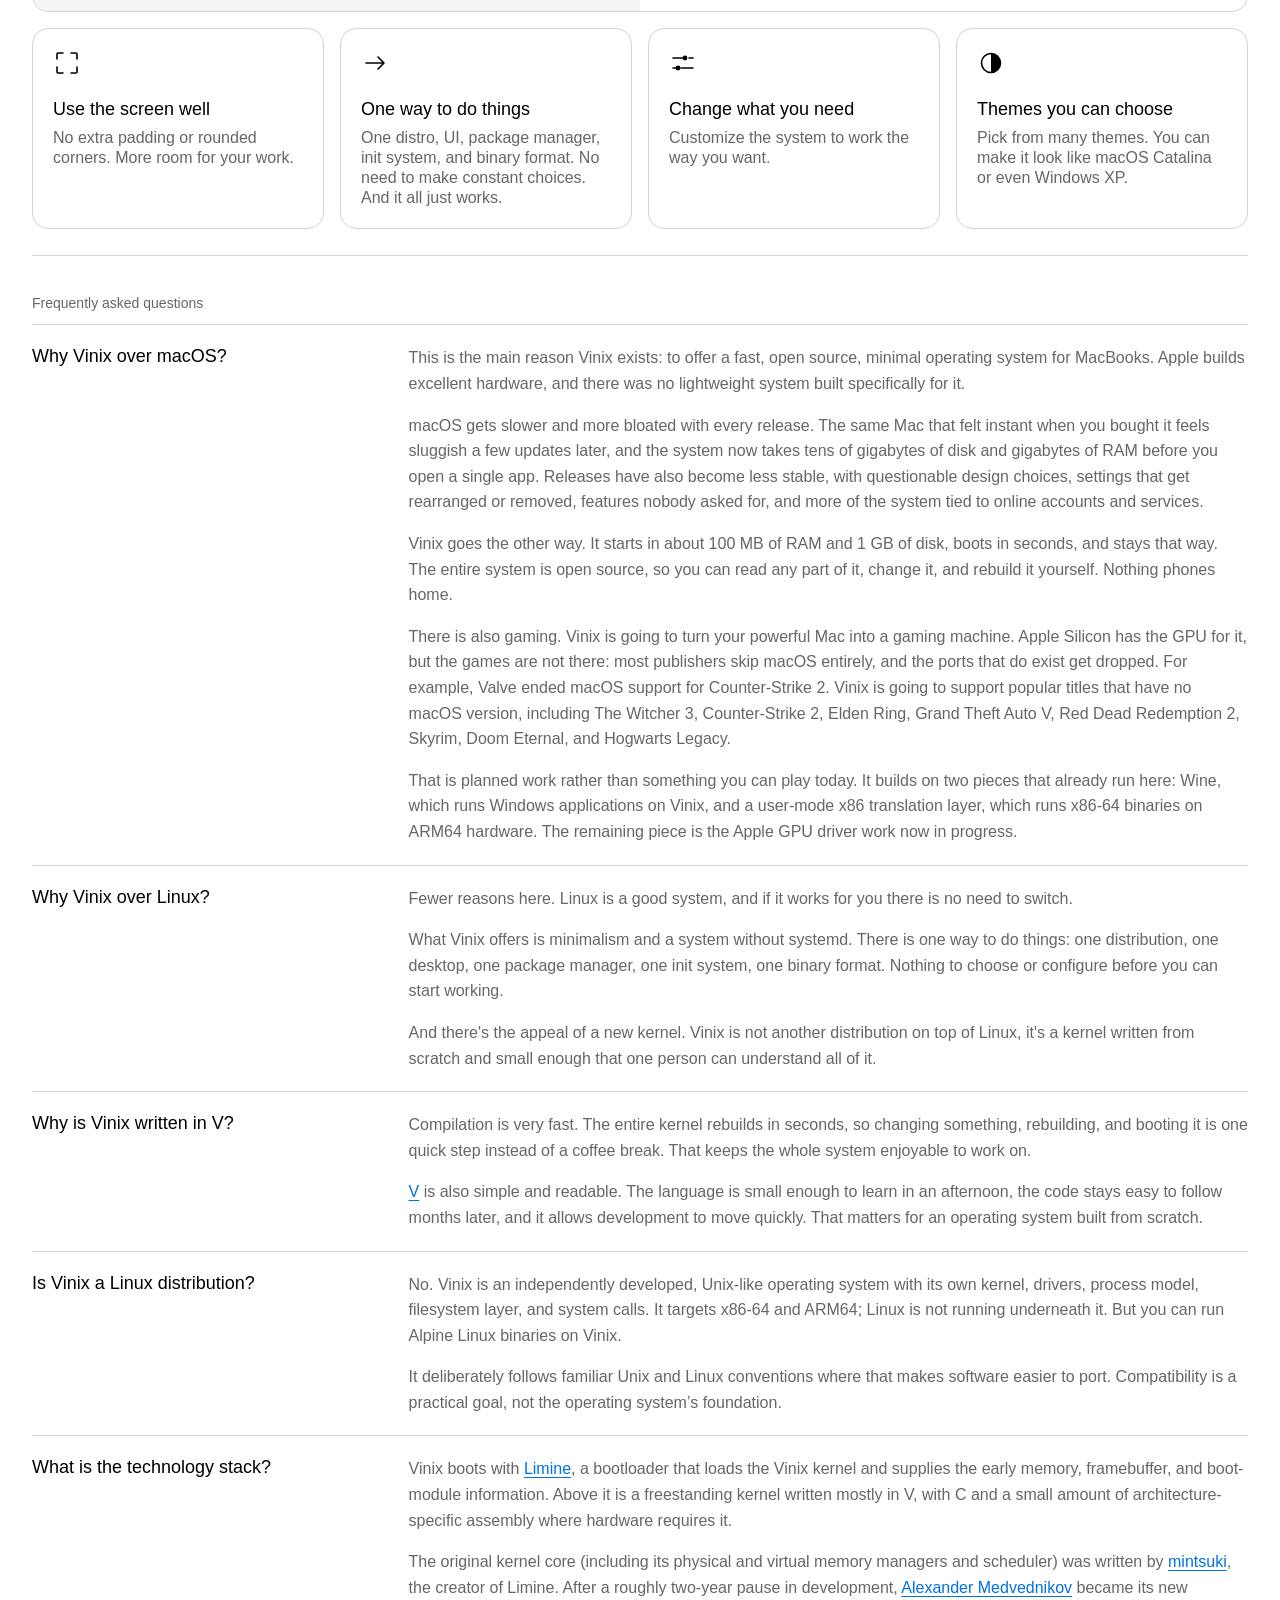
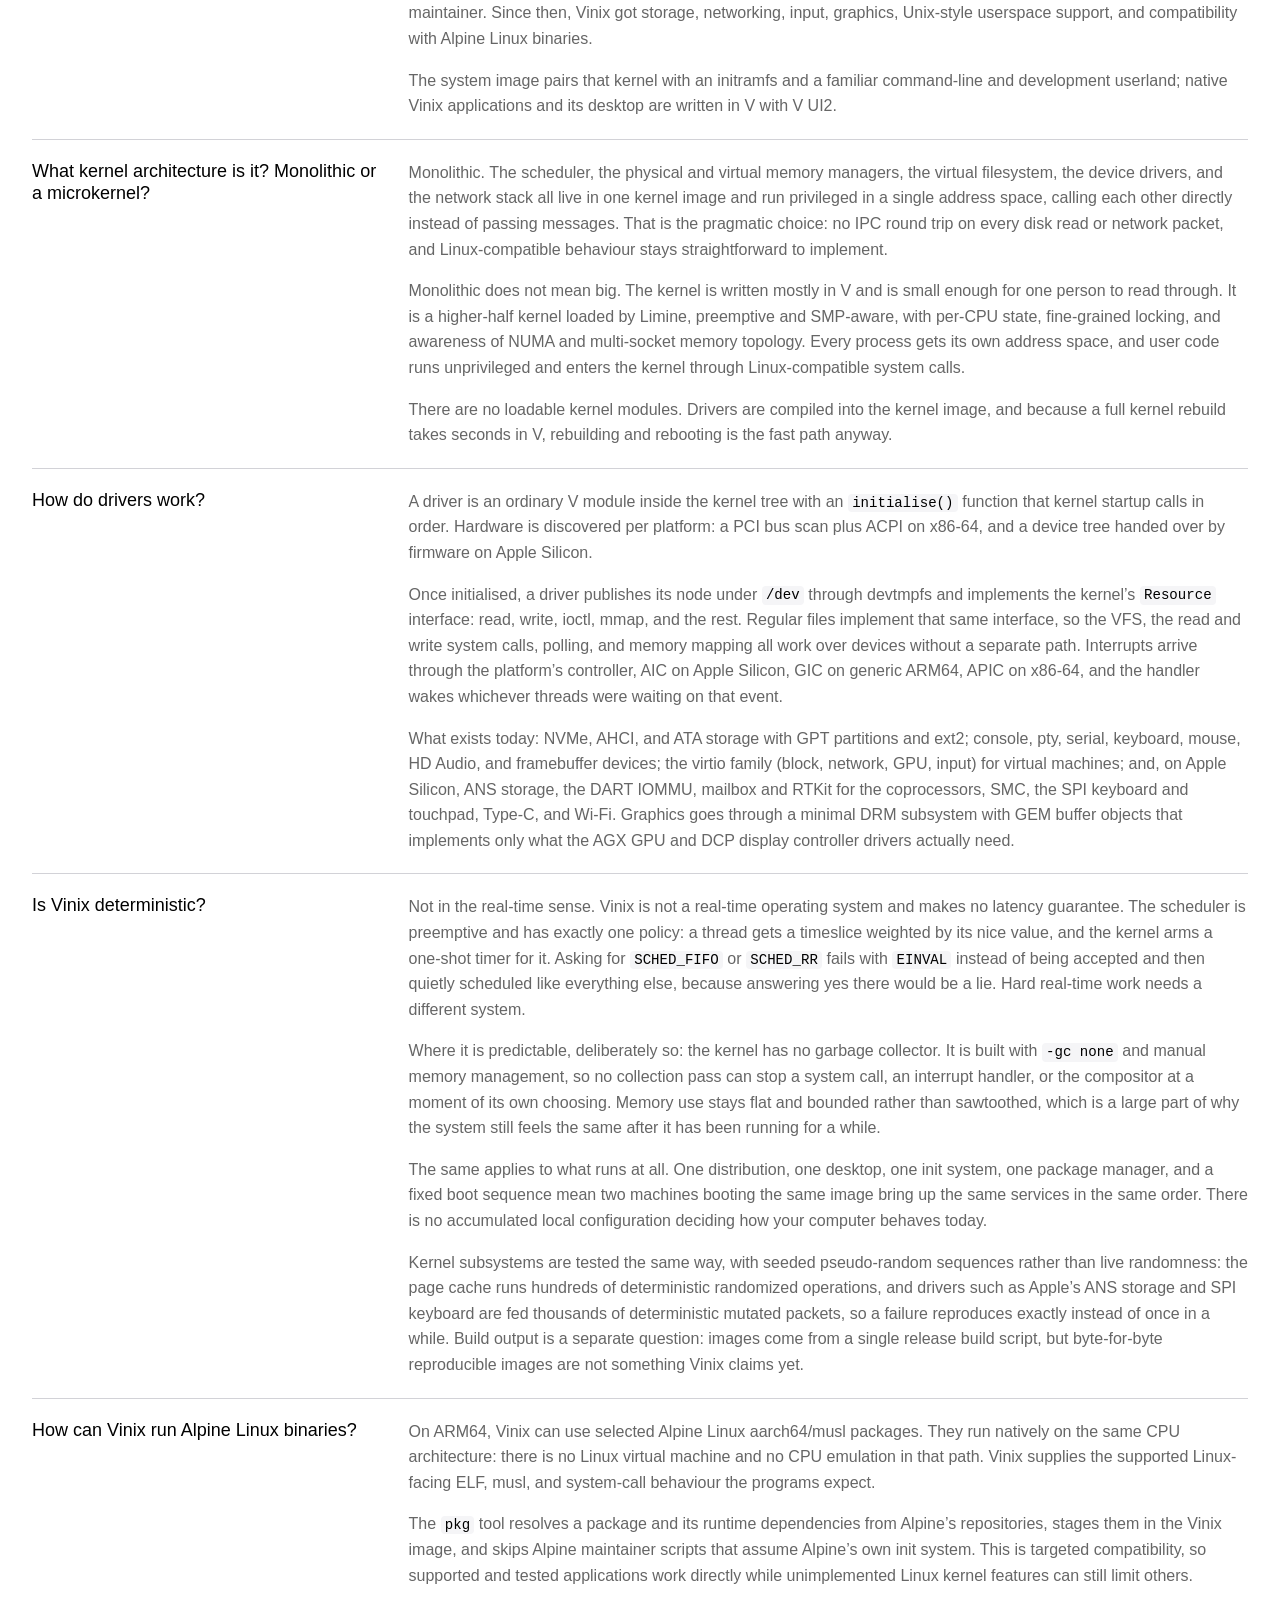
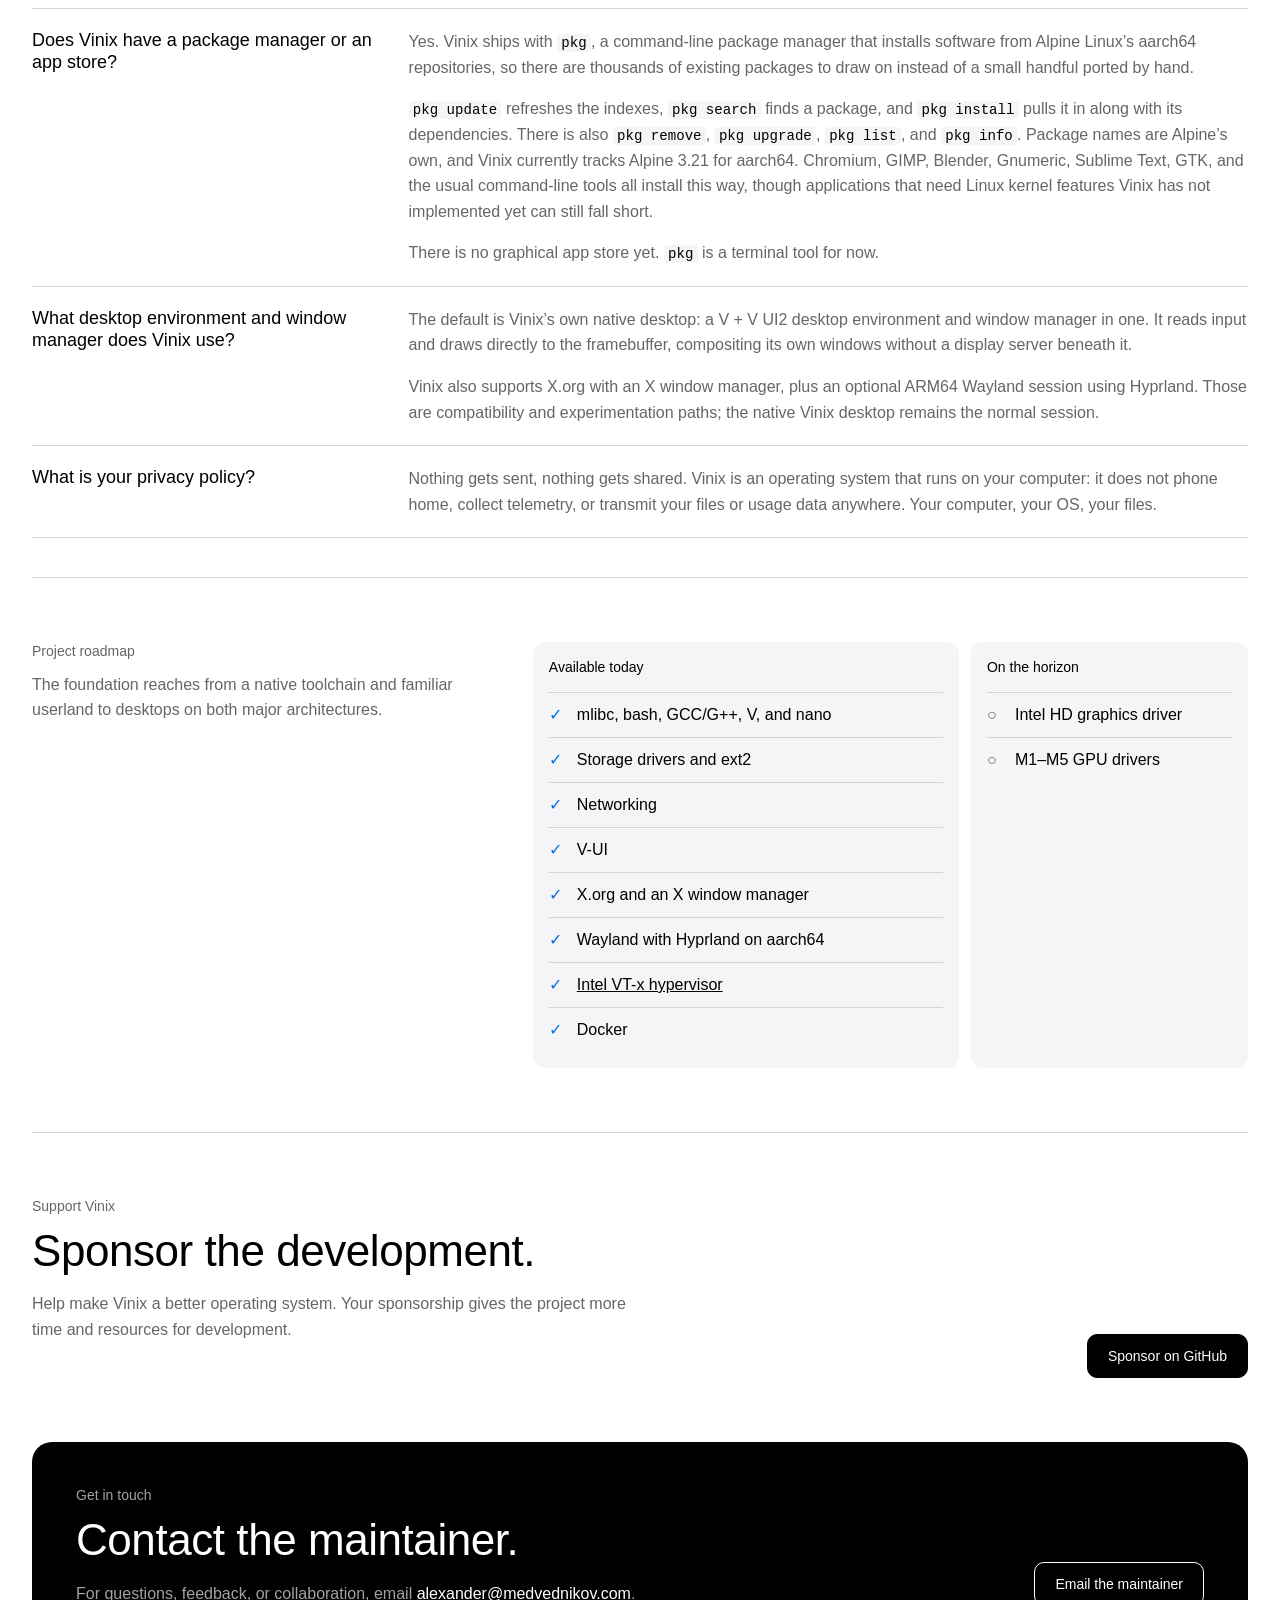
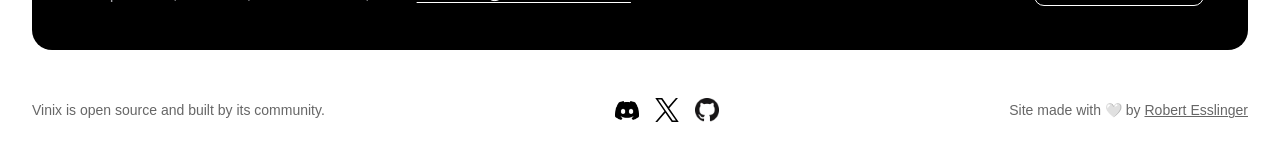
==== commit d37821e9: "Integrate software showcase into hero section - Move software grid from standalone section to hero-m" ====
--- a/index.html
+++ b/index.html
@@ -122,6 +122,72 @@
 					</div>
 					<p class="m-series-note">Installs a small app that downloads the full Vinix image during setup. M3, M4, M5 support coming soon.</p>
 				</div>
+				<div class="hero-media">
+				<div class="hero-software" id="software" aria-labelledby="software-title">
+					<div class="hero-software-groups">
+						<div class="software-group software-group-languages">
+							<h3>Languages &amp; toolchains</h3>
+							<div class="software-list">
+								<span><img src="assets/logos/llvm.svg" alt="" />Clang / LLVM</span>
+								<span><img src="assets/logos/gnu.svg" alt="" />GCC / G++</span>
+								<span><img src="assets/logos/go.svg" alt="" />Go</span>
+								<span><img src="assets/logos/rust.svg" alt="" />Rust</span>
+								<span><img src="assets/logos/java.svg" alt="" />Java</span>
+								<span><img src="assets/logos/nodedotjs.svg" alt="" />Node.js / npm</span>
+								<span><img src="assets/logos/python.svg" alt="" />Python 3</span>
+								<span><img src="assets/logos/ruby.svg" alt="" />Ruby 3</span>
+								<span><img class="software-logo-v" src="assets/logos/v.png" alt="" />V</span>
+							</div>
+						</div>
+						<div class="software-group software-group-developer">
+							<h3>Developer &amp; infrastructure</h3>
+							<div class="software-list">
+								<span><img src="assets/logos/openai.svg" alt="" />Codex CLI</span>
+								<span><img src="assets/logos/claude.svg" alt="" />Claude</span>
+								<span><img src="assets/logos/git.svg" alt="" />Git</span>
+								<span><img src="assets/logos/linux.svg" alt="" />OpenSSH</span>
+								<span><img src="assets/logos/curl.svg" alt="" />curl</span>
+								<span><img src="assets/logos/nginx.svg" alt="" />nginx</span>
+								<span><img src="assets/logos/docker.svg" alt="" />Docker</span>
+								<span><img src="assets/logos/linux.svg" alt="" />QEMU</span>
+								<span><img src="assets/logos/gnu.svg" alt="" />GNU Make</span>
+								<span><img src="assets/logos/cmake.svg" alt="" />CMake</span>
+								<span><img src="assets/logos/cmake.svg" alt="" />Meson</span>
+								<span><img src="assets/logos/linux.svg" alt="" />GDB</span>
+								<span><img src="assets/logos/radare2.svg" alt="" />radare2</span>
+								<span><img src="assets/logos/linux.svg" alt="" />strace</span>
+								<span><img src="assets/logos/sqlite.svg" alt="" />SQLite</span>
+								<span><img src="assets/logos/gnubash.svg" alt="" />Bash</span>
+								<span><img src="assets/logos/linux.svg" alt="" />BusyBox</span>
+								<span><img src="assets/logos/freebsd.svg" alt="" /><img src="assets/logos/alpinelinux.svg" alt="" /><img src="assets/logos/voidlinux.svg" alt="" />pkg / APK / XBPS</span>
+							</div>
+						</div>
+						<div class="software-group software-group-desktop">
+							<h3>Desktop &amp; applications</h3>
+							<div class="software-list">
+								<span><img src="assets/logos/firefox.svg" alt="" />Firefox ESR</span>
+								<span><img src="assets/logos/chromium.svg" alt="" />Chromium</span>
+								<span><img src="assets/logos/blender.svg" alt="" />Blender</span>
+								<span><img src="assets/logos/gimp.svg" alt="" />GIMP</span>
+								<span><img src="assets/logos/wine.svg" alt="" />Wine</span>
+								<span><img src="assets/logos/steam.svg" alt="" />Steam</span>
+								<span><img src="assets/logos/linux.svg" alt="" />Minecraft</span>
+								<span><img src="assets/logos/gnome.svg" alt="" />Gnumeric</span>
+								<span><img src="assets/logos/gnome.svg" alt="" />GTK 3</span>
+								<span><img src="assets/logos/opengl.svg" alt="" />X.org</span>
+								<span><img src="assets/logos/wayland.svg" alt="" />Wayland</span>
+								<span><img src="assets/logos/hyprland.svg" alt="" />Hyprland</span>
+								<span><img src="assets/logos/opengl.svg" alt="" />Mesa / OpenGL</span>
+								<span><img src="assets/logos/ghostty.svg" alt="" />Nano</span>
+								<span><img src="assets/logos/vim.svg" alt="" />Vim</span>
+								<span><img src="assets/logos/ghostty.svg" alt="" />Terminal</span>
+								<span><img src="assets/logos/tmux.svg" alt="" />tmux</span>
+								<span><img src="assets/logos/sublimetext.svg" alt="" />Sublime Text</span>
+								<span><img src="assets/logos/gnome.svg" alt="" />File Browser</span>
+						</div>
+					</div>
+					</div>
+				</div>
 				<div class="hero-screenshot">
 					<img
 						src="assets/vinix-qemu-desktop-hero.png"
@@ -132,6 +198,7 @@
 						alt="Vinix desktop running in QEMU with Files, Activity Monitor, and Terminal open"
 					/>
 				</div>
+				</div>
 				<div class="hero-highlights" aria-label="Vinix benefits">
 					<p>100 MB RAM<br />usage on boot</p>
 					<p>≈1 GB of disk <br> space after install</p>
@@ -142,83 +209,6 @@
 					<span class="status-dot" aria-hidden="true"></span>
 					<strong>Alpha software.</strong> Vinix is under active development and is not
 					intended for daily or production use yet.
-				</div>
-			</section>
-
-			<section class="section software" id="software" aria-labelledby="software-title">
-				<div class="section-heading">
-					<p class="eyebrow" id="software-title">Runs on Vinix</p>
-					<h2>Your existing software, unmodified.</h2>
-					<p>Vinix runs the Alpine Linux package ecosystem natively, so the languages, tools, and
-						applications you already use are ready on day one.</p>
-				</div>
-				<div class="software-groups">
-					<div class="software-group">
-						<h3>Languages &amp; toolchains</h3>
-						<div class="software-list">
-							<span><img src="assets/logos/llvm.svg" alt="" />Clang / LLVM</span>
-							<span><img src="assets/logos/gnu.svg" alt="" />GCC / G++</span>
-							<span><img src="assets/logos/go.svg" alt="" />Go</span>
-							<span><img src="assets/logos/rust.svg" alt="" />Rust</span>
-							<span><img src="assets/logos/java.svg" alt="" />Java</span>
-							<span><img src="assets/logos/nodedotjs.svg" alt="" />Node.js / npm</span>
-							<span><img src="assets/logos/python.svg" alt="" />Python 3</span>
-							<span><img src="assets/logos/ruby.svg" alt="" />Ruby 3</span>
-							<span><img class="software-logo-v" src="assets/logos/v.png" alt="" />V</span>
-						</div>
-					</div>
-					<div class="software-group">
-						<h3>Developer &amp; infrastructure</h3>
-						<div class="software-list">
-							<span><img src="assets/logos/openai.svg" alt="" />Codex CLI</span>
-							<span><img src="assets/logos/claude.svg" alt="" />Claude</span>
-							<span><img src="assets/logos/git.svg" alt="" />Git</span>
-							<span><img src="assets/logos/linux.svg" alt="" />OpenSSH</span>
-							<span><img src="assets/logos/curl.svg" alt="" />curl</span>
-							<span><img src="assets/logos/nginx.svg" alt="" />nginx</span>
-							<span><img src="assets/logos/docker.svg" alt="" />Docker</span>
-							<span><img src="assets/logos/linux.svg" alt="" />QEMU</span>
-							<span><img src="assets/logos/gnu.svg" alt="" />GNU Make</span>
-							<span><img src="assets/logos/cmake.svg" alt="" />CMake</span>
-							<span><img src="assets/logos/cmake.svg" alt="" />Meson</span>
-							<span><img src="assets/logos/linux.svg" alt="" />GDB</span>
-							<span><img src="assets/logos/radare2.svg" alt="" />radare2</span>
-							<span><img src="assets/logos/linux.svg" alt="" />strace</span>
-							<span><img src="assets/logos/sqlite.svg" alt="" />SQLite</span>
-							<span><img src="assets/logos/gnubash.svg" alt="" />Bash</span>
-							<span><img src="assets/logos/linux.svg" alt="" />BusyBox</span>
-							<span>
-								<img src="assets/logos/freebsd.svg" alt="" />
-								<img src="assets/logos/alpinelinux.svg" alt="" />
-								<img src="assets/logos/voidlinux.svg" alt="" />
-								pkg / APK / XBPS
-							</span>
-						</div>
-					</div>
-					<div class="software-group">
-						<h3>Desktop &amp; applications</h3>
-						<div class="software-list">
-							<span><img src="assets/logos/firefox.svg" alt="" />Firefox ESR</span>
-							<span><img src="assets/logos/chromium.svg" alt="" />Chromium</span>
-							<span><img src="assets/logos/blender.svg" alt="" />Blender</span>
-							<span><img src="assets/logos/gimp.svg" alt="" />GIMP</span>
-							<span><img src="assets/logos/wine.svg" alt="" />Wine</span>
-							<span><img src="assets/logos/steam.svg" alt="" />Steam</span>
-							<span><img src="assets/logos/linux.svg" alt="" />Minecraft</span>
-							<span><img src="assets/logos/gnome.svg" alt="" />Gnumeric</span>
-							<span><img src="assets/logos/gnome.svg" alt="" />GTK 3</span>
-							<span><img src="assets/logos/opengl.svg" alt="" />X.org</span>
-							<span><img src="assets/logos/wayland.svg" alt="" />Wayland</span>
-							<span><img src="assets/logos/hyprland.svg" alt="" />Hyprland</span>
-							<span><img src="assets/logos/opengl.svg" alt="" />Mesa / OpenGL</span>
-							<span><img src="assets/logos/ghostty.svg" alt="" />Nano</span>
-							<span><img src="assets/logos/vim.svg" alt="" />Vim</span>
-							<span><img src="assets/logos/ghostty.svg" alt="" />Terminal</span>
-							<span><img src="assets/logos/tmux.svg" alt="" />tmux</span>
-							<span><img src="assets/logos/sublimetext.svg" alt="" />Sublime Text</span>
-							<span><img src="assets/logos/gnome.svg" alt="" />File Browser</span>
-						</div>
-					</div>
 				</div>
 			</section>
 
--- a/style.css
+++ b/style.css
@@ -19,8 +19,8 @@
 	--space-5: 20px;
 	--space-6: 24px;
 	--space-7: 28px;
-	--space-8: 40px;
-	--space-9: 56px;
+	--space-8: 32px;
+	--space-9: 44px;
 
 	--icon-nav: 24px;
 	--icon-list: 28px;
@@ -81,7 +81,7 @@
 	align-items: center;
 	justify-content: space-between;
 	gap: var(--space-4);
-	min-height: 6rem;
+	min-height: 5rem;
 	padding-block: var(--space-4);
 }
 
@@ -208,8 +208,8 @@
 	display: flex;
 	flex-direction: column;
 	align-items: center;
-	gap: var(--space-9);
-	padding-block: var(--space-9);
+	gap: var(--space-8);
+	padding-block: var(--space-8);
 }
 
 .hero-intro {
@@ -233,6 +233,59 @@
 .hero-intro .m-series-note {
 	margin-top: var(--space-4);
 	text-align: center;
+}
+
+.hero-software {
+	width: 100%;
+	min-width: 0;
+}
+
+.hero-media {
+	display: grid;
+	align-items: start;
+	grid-template-columns: repeat(3, minmax(0, 1fr));
+	gap: var(--space-5);
+	width: 100%;
+	max-width: 76rem;
+}
+
+.hero-software,
+.hero-software-groups,
+.hero-software .software-groups {
+	display: contents;
+}
+
+.hero-software .software-group-languages {
+	grid-column: 2;
+	grid-row: 2;
+}
+
+.hero-software .software-group-developer {
+	grid-column: 3;
+	grid-row: 1;
+}
+
+.hero-software .software-group-desktop {
+	grid-column: 1;
+	grid-row: 1;
+}
+
+.hero-software .software-group {
+	padding: var(--space-4);
+	border-radius: 12px;
+}
+
+.hero-software .software-list {
+	gap: var(--space-1) var(--space-2);
+}
+
+.hero-software .software-list span {
+	padding: var(--space-2) var(--space-3);
+}
+
+.hero-software .software-list img {
+	width: 20px;
+	height: 20px;
 }
 
 .eyebrow {
@@ -252,7 +305,7 @@
 
 h1 {
 	max-width: 16ch;
-	margin: 0 auto var(--space-7);
+	margin: 0 auto var(--space-6);
 	font-size: clamp(2.75rem, 6vw, 4.5rem);
 	font-weight: var(--weight-medium);
 	line-height: 1.05;
@@ -262,7 +315,9 @@
 .hero-screenshot {
 	display: block;
 	width: 100%;
-	max-width: 56rem;
+	grid-column: 2;
+	grid-row: 1;
+	max-width: none;
 	margin: 0;
 	border: 1px solid var(--line);
 	border-radius: 12px;
@@ -286,9 +341,9 @@
 .hero-highlights p {
 	display: flex;
 	align-items: end;
-	min-height: 7.25rem;
+	min-height: 6rem;
 	margin: 0;
-	padding: var(--space-4);
+	padding: var(--space-3);
 	border-radius: 12px;
 	background: var(--surface);
 	font-size: clamp(1.25rem, 2vw, 1.75rem);
@@ -349,7 +404,7 @@
 }
 
 .software-group {
-	padding: var(--space-6);
+	padding: var(--space-5);
 	border: 1px solid var(--line);
 	border-radius: 16px;
 }
@@ -438,7 +493,7 @@
 .qemu-run-options article {
 	display: flex;
 	flex-direction: column;
-	padding: var(--space-5);
+	padding: var(--space-4);
 	border: 1px solid var(--line);
 	border-radius: 12px;
 	background: var(--surface);
@@ -489,12 +544,12 @@
 }
 
 .section {
-	padding-block: clamp(3.5rem, 7vw, 6rem);
+	padding-block: clamp(2.75rem, 5vw, 4.5rem);
 }
 
 .section-heading {
 	max-width: 46rem;
-	margin-bottom: var(--space-7);
+	margin-bottom: var(--space-5);
 }
 
 h2 {
@@ -549,8 +604,8 @@
 }
 
 .features {
-	padding-top: clamp(2.5rem, 5vw, 4rem);
-	padding-bottom: clamp(1.5rem, 3vw, 2.5rem);
+	padding-top: clamp(2rem, 4vw, 3rem);
+	padding-bottom: clamp(1rem, 2vw, 2rem);
 }
 
 .features .section-heading {
@@ -578,7 +633,7 @@
 	min-width: 0;
 	min-height: 0;
 	margin: 0;
-	padding: clamp(1.5rem, 4vw, 3rem);
+	padding: clamp(1rem, 3vw, 2rem);
 	background: var(--surface);
 }
 
@@ -614,7 +669,7 @@
 	align-items: baseline;
 	justify-content: space-between;
 	gap: var(--space-4);
-	padding: var(--space-5);
+	padding: var(--space-4);
 	border-radius: 12px;
 	background: var(--paper);
 	border: 1px solid var(--line);
@@ -705,7 +760,7 @@
 	flex-direction: column;
 	justify-content: center;
 	min-width: 0;
-	padding: clamp(1.5rem, 3vw, 2.75rem);
+	padding: clamp(1.25rem, 2.5vw, 2rem);
 }
 
 .feature-copy .feature-wip {
@@ -750,7 +805,7 @@
 }
 
 .feature-principle {
-	padding: var(--space-6);
+	padding: var(--space-5);
 	border: 1px solid var(--line);
 	border-radius: 16px;
 }
@@ -781,7 +836,7 @@
 }
 
 .faq {
-	padding-block: clamp(2.5rem, 4vw, 3.5rem);
+	padding-block: clamp(2rem, 3vw, 2.75rem);
 	border-top: 1px solid var(--line);
 }
 
@@ -792,8 +847,8 @@
 .faq-item {
 	display: grid;
 	grid-template-columns: minmax(14rem, 0.42fr) minmax(0, 1fr);
-	gap: var(--space-7);
-	padding: var(--space-6) 0;
+	gap: var(--space-6);
+	padding: var(--space-5) 0;
 	border-bottom: 1px solid var(--line);
 }
 
@@ -834,7 +889,7 @@
 .roadmap {
 	display: grid;
 	grid-template-columns: minmax(0, 0.8fr) minmax(0, 1.2fr);
-	gap: var(--space-7);
+	gap: var(--space-6);
 	border-top: 1px solid var(--line);
 }
 
@@ -845,13 +900,13 @@
 }
 
 .roadmap-columns > div {
-	padding: var(--space-5);
+	padding: var(--space-4);
 	border-radius: 12px;
 	background: var(--surface);
 }
 
 .roadmap-columns h3 {
-	margin-bottom: var(--space-6);
+	margin-bottom: var(--space-4);
 	font-size: var(--text-sm-size);
 	line-height: var(--text-sm-line);
 	font-weight: var(--weight-medium);
@@ -905,9 +960,9 @@
 	display: grid;
 	grid-template-columns: 1fr auto;
 	align-items: end;
-	gap: var(--space-7);
+	gap: var(--space-6);
 	margin-bottom: var(--space-6);
-	padding: clamp(2rem, 6vw, 4rem);
+	padding: clamp(1.5rem, 4vw, 2.75rem);
 	border-radius: 20px;
 	background: var(--download-background);
 	color: var(--inverse-ink);
@@ -998,6 +1053,10 @@
 		grid-template-columns: repeat(2, minmax(0, 1fr));
 	}
 
+	.hero-media {
+		grid-template-columns: repeat(3, minmax(0, 1fr));
+	}
+
 	.software-groups {
 		grid-template-columns: 1fr;
 	}
@@ -1073,6 +1132,26 @@
 		padding-block: var(--space-7);
 	}
 
+	.hero-media {
+		display: flex;
+		flex-direction: column;
+		gap: var(--space-7);
+	}
+
+	.hero-software,
+	.hero-software-groups,
+	.hero-software .software-groups {
+		display: block;
+	}
+
+	.hero-software .software-group-languages,
+	.hero-software .software-group-developer,
+	.hero-software .software-group-desktop,
+	.hero-screenshot {
+		grid-column: auto;
+		grid-row: auto;
+	}
+
 	.hero-actions {
 		grid-template-columns: 1fr;
 	}
